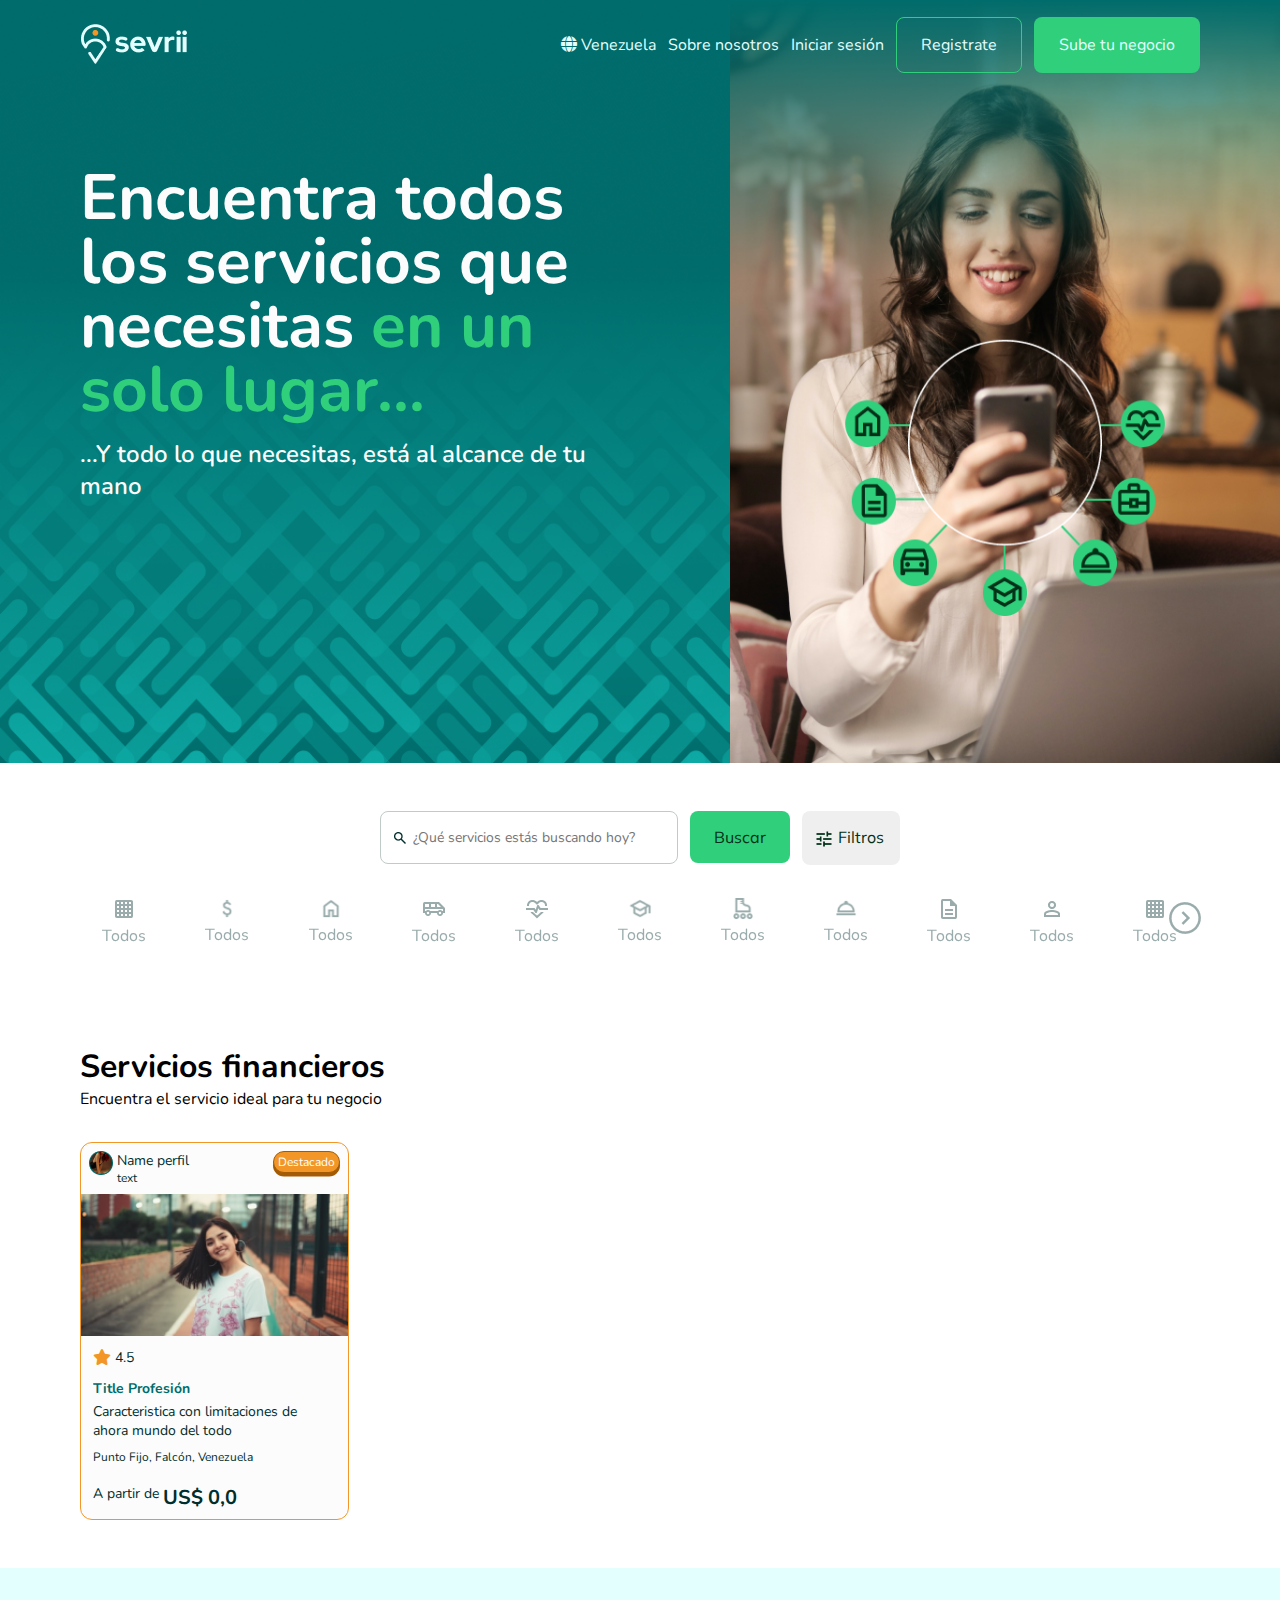
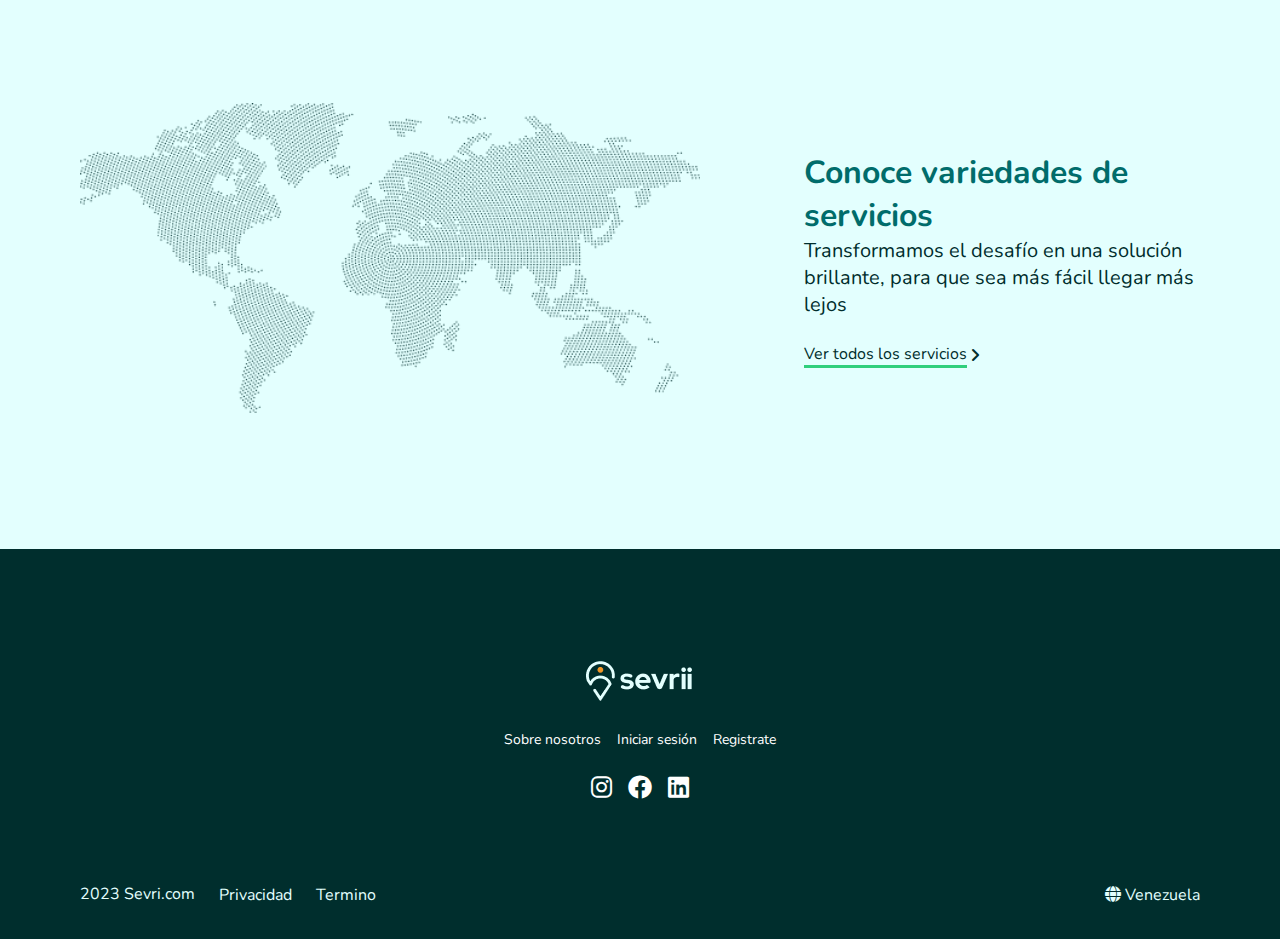
==== index.html @ 15dbc889 "update" ====
<!DOCTYPE html>
<html lang="en">
    <head>
        <meta charset="utf-8">
        <meta name="description" content="">
        <meta name="viewport" content="width=device-width, initial-scale=1">
        <meta property="og:title" content="">
        <meta property="og:type" content="">
        <meta property="og:url" content="">
        <meta property="og:image" content="">

        <title>Sevrii || Home</title>
        <link rel="icon" href="assets/images/favicon.png">

        <!-- Bootstrap -->
        <link rel="stylesheet" href="assets/css/bootstrap.min.css">
        <link rel="stylesheet" href="assets/css/owl.carousel.min.css">
        <link rel="stylesheet" href="assets/css/owl.theme.default.min.css">
        <!-- Fontawesome -->
        <link rel="stylesheet" href="https://cdnjs.cloudflare.com/ajax/libs/font-awesome/6.0.0-beta2/css/all.min.css">
        <!-- Normalize -->
        <link rel="stylesheet" href="assets/css/normalize.css">
        <!-- CSS Files -->
        <link rel="stylesheet" href="assets/css/style.css">
        <link rel="stylesheet" href="assets/css/responsive.css">
    </head>
    <body> 

        
        <!--=====================  Start Header Area  ====================-->
        <header class="header_area">
            <div class="container">
                <div class="header">
                    <div class="logo">
                        <a href="#"><img src="assets/images/logo.png" alt=""></a>
                        <!-- <a href="#" class="mobile_bars"><i class="fas fa-bars"></i></a> -->
                        <div id="nav-icon4" class="menu_icon">
                            <span></span>
                            <span></span>
                            <span></span>
                        </div>
                    </div>
                    <div class="menu">
                        <ul>
                            <li><a href="#"><i class="fa-solid fa-globe"></i> Venezuela</a></li>
                            <li><a href="#">Sobre nosotros</a></li>
                            <li><a href="#">Iniciar sesión</a></li>
                            <li><a class="registration_btn" href="#">Registrate</a></li>
                            <li><a class="sube_btn" href="#">Sube tu negocio</a></li>
                        </ul>
                    </div>
                </div>
            </div>
        </header>
        <!--=====================  End Header Area  ====================-->

        <main class="main_area"> 
            <!--=====================  Start Banner Area  ====================-->
            <section class="banner_area">
                <div class="container">
                    <div class="row">
                        <div class="col-md-12">
                            <div class="banner">
                                <h2>Encuentra todos los servicios que necesitas <span>en un solo lugar...</span></h2>
                                <p>...Y todo lo que necesitas, está al alcance de tu mano</p>
                            </div>
                        </div>
                    </div>
                </div>
            </section>
            <!--=====================  End Banner Area  ====================--> 
            
            <!--=====================  Start Search Area  ====================--> 
            <section class="search_area">
                <div class="container">
                    <div class="search_box">
                        <div class="search_input">
                            <input type="search" placeholder="¿Qué servicios estás buscando hoy?">
                            <img src="assets/images/search/search.png" alt="">
                        </div>
                        <div class="search_btn_1">
                            <button class="btn_2">Buscar</button>
                        </div>
                        <div class="search_btn_1">
                            <button class="btn_3"><img src="assets/images/search/Filtro.png" alt=""> Filtros</button>
                        </div>
                    </div>
                    <div class="search_carousel owl-carousel owl-theme">
                        <a href="#" class="search_slide">
                            <img src="assets/images/search/1.png" alt="">
                            <p>Todos</p>
                        </a>
                        <a href="#"  class="search_slide">
                            <img src="assets/images/search/List.png" alt="">
                            <p>Todos</p>
                        </a>
                        <a href="#"  class="search_slide">
                            <img src="assets/images/search/home.png" alt="">
                            <p>Todos</p>
                        </a>
                        <a href="#"  class="search_slide">
                            <img src="assets/images/search/airport_shuttle.png" alt="">
                            <p>Todos</p>
                        </a>
                        <a href="#"  class="search_slide">
                            <img src="assets/images/search/cardiology.png" alt="">
                            <p>Todos</p>
                        </a>
                        <a href="#"  class="search_slide">
                            <img src="assets/images/search/school.png" alt="">
                            <p>Todos</p>
                        </a>
                        <a href="#"  class="search_slide">
                            <img src="assets/images/search/roller_skating.png" alt="">
                            <p>Todos</p>
                        </a>
                        <a href="#"  class="search_slide">
                            <img src="assets/images/search/room_service.png" alt="">
                            <p>Todos</p>
                        </a>
                        <a href="#"  class="search_slide">
                            <img src="assets/images/search/description.png" alt="">
                            <p>Todos</p>
                        </a>
                        <a href="#"  class="search_slide">
                            <img src="assets/images/search/person.png" alt="">
                            <p>Todos</p>
                        </a> 
                        <a href="#" class="search_slide">
                            <img src="assets/images/search/1.png" alt="">
                            <p>Todos</p>
                        </a>
                        <a href="#"  class="search_slide">
                            <img src="assets/images/search/List.png" alt="">
                            <p>Todos</p>
                        </a>
                        <a href="#"  class="search_slide">
                            <img src="assets/images/search/home.png" alt="">
                            <p>Todos</p>
                        </a>
                        <a href="#"  class="search_slide">
                            <img src="assets/images/search/airport_shuttle.png" alt="">
                            <p>Todos</p>
                        </a>
                        <a href="#"  class="search_slide">
                            <img src="assets/images/search/cardiology.png" alt="">
                            <p>Todos</p>
                        </a>
                        <a href="#"  class="search_slide">
                            <img src="assets/images/search/school.png" alt="">
                            <p>Todos</p>
                        </a>
                        <a href="#"  class="search_slide">
                            <img src="assets/images/search/roller_skating.png" alt="">
                            <p>Todos</p>
                        </a>
                        <a href="#"  class="search_slide">
                            <img src="assets/images/search/room_service.png" alt="">
                            <p>Todos</p>
                        </a>
                        <a href="#"  class="search_slide">
                            <img src="assets/images/search/description.png" alt="">
                            <p>Todos</p>
                        </a>
                        <a href="#"  class="search_slide">
                            <img src="assets/images/search/person.png" alt="">
                            <p>Todos</p>
                        </a>  
                    </div>
                </div>
            </section>
            <!--=====================  End Search Area  ====================--> 

            <!--=====================  Start Service Area  ====================-->
            <section class="service_area">
                <div class="container">
                    <div class="service_section_title">
                         <h3>Servicios financieros</h3>
                         <p>Encuentra el servicio ideal para tu negocio</p>
                    </div>
                    <div class="service_box">
                        <div class="row">
                            <div class="col-md-3">
                                <div class="single_service">
                                    <div class="service_header">
                                        <div class="service_title_header">
                                            <img src="assets/images/service/user.png" alt="">
                                            <div class="service_title">
                                                <h4>Name perfil</h4>
                                                <p>text</p>
                                            </div>
                                        </div>
                                        <a href="#" class="btn_4">Destacado</a>
                                    </div>
                                    <div class="service_image">
                                        <img src="assets/images/service/service1.png" alt="">
                                    </div>
                                    <div class="service_info">
                                        <div class="service_rating">
                                            <i class="fas fa-star"></i>
                                            <p>4.5</p>
                                        </div>
                                        <h3>Title Profesión</h3>
                                        <p>Caracteristica con limitaciones de ahora mundo del todo</p>
                                        <span>Punto Fijo, Falcón, Venezuela</span>
                                        <div class="service_price">
                                            <p>A partir de</p>
                                            <h3>US$ 0,0</h3>
                                        </div>
                                    </div>
                                </div>
                            </div>
                        </div>
                    </div>
                </div>
            </section> 
            <!--=====================  End Service Area  ====================--> 

            <!--=====================  Start Map Area  ====================--> 
            <section class="map_area">
                <div class="container">
                    <div class="maps">
                        <div class="map_img">
                            <img src="assets/images/map.png" alt="">
                        </div>
                        <div class="maps_content">
                            <h4>Conoce variedades de servicios</h4>
                            <p>Transformamos el desafío en una solución brillante, para que sea más fácil llegar más lejos</p>
                            <a href="#" class="btn_1">Ver todos los servicios <i class="fa-solid fa-angle-right"></i></a>
                        </div>
                    </div>
                </div>
            </section>
            <!--=====================  End Map Area  ====================--> 
        </main>
                
        <!--=====================  Start Footer Area  ====================-->
        <footer class="footer_area">
            <div class="container">
                <div class="footer">
                    <a href="#"><img src="assets/images/logo.png" alt=""></a>
                    <ul class="footer_menu">
                        <li><a href="#">Sobre nosotros</a></li>
                        <li><a href="#">Iniciar sesión</a></li>
                        <li><a href="#">Registrate</a></li> 
                    </ul>
                    <ul class="footer_social">
                        <li><a href="#"><i class="fa-brands fa-instagram"></i></a></li>
                        <li><a href="#"><i class="fa-brands fa-facebook"></i></a></li>
                        <li><a href="#"><i class="fa-brands fa-linkedin"></i></a></li>
                    </ul>
                </div>
                <div class="footer_copy_right">
                    <div class="footer_copy_left">
                        <ul>
                            <li><p>2023 Sevri.com</p></li>
                            <li><a href="#">Privacidad</a></li>
                            <li><a href="#">Termino</a></li> 
                        </ul>
                        <a href="#"><i class="fa-solid fa-globe"></i> Venezuela</a>
                    </div>
                </div>
            </div>
        </footer>
        <!--=====================  End Footer Area  ====================-->
 


        <!-- ~~~~~~~~~~ JS Files ~~~~~~~~~~-->
        <!-- jQuery -->
        <script src="assets/js/jquery.min.js"></script>
        <script src="assets/js/popper.min.js"></script>
        <!-- Bootstrap -->
        <script src="assets/js/bootstrap.min.js"></script>
        <!-- Modernizr -->
        <script src="assets/js/modernizr-3.11.2.min.js"></script>
        <script src="assets/js/owl.carousel.min.js"></script>
        <!-- Custom JS (Handed)-->
        <script src="assets/js/scripts.js"></script>
    </body>
</html>
---- assets/css/style.css ----
@import url('https://fonts.googleapis.com/css2?family=Mulish:wght@300;400;500;600;700;800;900&family=Nunito:wght@300;400;500;600;700;800;900&display=swap'); 

html{
	font-size: 62.5%;
}
body{	
	font-size: 1.6rem; 
	font-weight: 400;
	font-family: 'Nunito', sans-serif;
}
h1,h2,h3,h4,h5,h6,p{
	margin: 0;
	padding: 0;
}
ul{
	margin: 0;
	padding: 0;
	list-style: none;
}
ul li a,a{
	text-decoration: none;
}

/*********************************/
/*********** Header CSS *********/
/*******************************/

.header_area {
	position: absolute;
	width: 100%;
	padding: 17px 0;
}

.header {
	display: flex;
	align-items: center;
	justify-content: space-between;
}

.menu ul li a {
	color: var(--brand-on-bg-brand-primary, #E3FFFE);
	text-align: center;
	font-family: Nunito;
	font-size: 16px;
	font-style: normal;
	font-weight: 400;
	line-height: normal;
	transition: 0.3s;
	display: inline-block;
}

.menu ul li a:hover{
	color: #30CF7C;
}

.menu ul {
	display: flex;
	gap: 12px;
	align-items: center;
}

.registration_btn {
	border-radius: 8px;
	border: 1px solid var(--cta-bg-cta-primary-default, #30CF7C);
	padding: 16px 24px; 
	font-family: 'Mulish', sans-serif;
}

.registration_btn:hover {
	background: var(--cta-bg-cta-primary-default, #30CF7C);
	color: #fff !important;
	border: 1px solid transparent;
}

.sube_btn {
	border-radius: 8px;
	background: var(--cta-bg-cta-primary-default, #30CF7C);
	padding: 16px 24px;
	border: 1px solid transparent;
}

.sube_btn:hover{
	border: 1px solid var(--cta-bg-cta-primary-default, #30CF7C);
	color: #fff !important;
	background: transparent;
}



/*********************************/
/*********** Banner CSS *********/
/*******************************/

.banner_area{
	background: url(../images/Hero.png) no-repeat scroll center center / 100% 100%;
}

.banner {
	max-width: 512px;
	width: 100%;
	padding: 166px 0 261px 0;
}

.banner h2 {
	color: var(--primary-color-bg-primary, #FCFCFC); 
	font-size: 64px;
	font-style: normal;
	font-weight: 700;
	line-height: 64px;
}

.banner h2 span{
	color: #30CF7C;  
}

.banner p {
	color: var(--primary-color-bg-primary, #FCFCFC); 
	font-size: 24px;
	font-style: normal;
	font-weight: 600;
	line-height: normal;
	margin-top: 16px;
}


/*********************************/
/*********** Map CSS *********/
/*******************************/


.map_area {
	padding: 135px 0;
	background: var(--brand-on-bg-brand-primary, #E3FFFE);
}

.maps {
	display: flex;
	align-items: center;
	gap: 104px;
	flex-wrap: wrap;
}

.map_img{
	flex: 0 0 calc(60% - 52px) ; 
}

.maps_content{
	flex: 0 0 calc(40% - 52px) ; 
}

.maps_content h4 {
	color: #006C6B; 
	font-size: 32px;
	font-style: normal;
	font-weight: 700;
	line-height: normal;
}

.maps_content p {
	color: #002E2D; 
	font-size: 20px;
	font-style: normal;
	font-weight: 400;
	line-height: normal;
	margin-bottom: 24px;
}

.btn_1 {
	color: var(--cta-on-bg-cta-tertiary-default, #002E2D);
	text-align: center; 
	font-size: 16px;
	font-style: normal;
	font-weight: 400;
	line-height: normal;
	border-bottom: 3px solid #30CF7C;
	position: relative;
	transition: 0.5s;
}

.btn_1 i {
	position: absolute;
	top: 4px;
	right: -12px;
	transition: 0.5s;
}

.btn_1:hover i { 
	right: -16px;
	transition: 0.5s;
}

.btn_1:hover{ 
	color: #006C6B;
	transition: 0.5s;
}

.map_img img {
	width: 100%;
}


/*********************************/
/*********** Footer CSS *********/
/*******************************/

.footer_area{
	padding: 112px 0 32px 0;
	background: var(--brand-on-bg-brand-secondary-content, #002E2D);
}

.footer{
	text-align: center;
	margin-bottom: 80px;
}

.footer_menu {
	display: flex;
	align-items: center;
	gap: 16px;
	justify-content: center;
	margin: 24px 0;
}

.footer_menu li a {
	color: #FFF; 
	font-size: 14px;
	font-style: normal;
	font-weight: 400;
	line-height: normal;
}

.footer_social {
	display: flex;
	justify-content: center;
	gap: 16px;
	align-items: center;
}

.footer_social li a i {
	color: #fff;
	font-size: 24px;
}

.footer_copy_left a,
.footer_copy_left ul li p,
.footer_copy_left ul li a {
	color: #E3FFFE; 
	font-size: 16px;
	font-style: normal;
	font-weight: 400;
	line-height: normal;
	transition: 0.3s;
}

.footer_copy_left a:hover,  
.footer_copy_left ul li a:hover {
	opacity: 0.83;
} 

.footer_copy_left {
	display: flex;
	align-items: center;
	justify-content: space-between;
}

.footer_copy_left ul {
	display: flex;
	gap: 24px;
}



/*********************************/
/*********** Mobile CSS *********/
/*******************************/

.mobile_bars{
	display: none;
}

/*Start Mobile Menu icon*/
#nav-icon1, #nav-icon2, #nav-icon3, #nav-icon4 {
	width: 28px;
	height: 23px;
	position: relative;
	margin: 0px;
	-webkit-transform: rotate(0deg);
	    -ms-transform: rotate(0deg);
	        transform: rotate(0deg);
	-webkit-transition: .5s ease-in-out;
	-o-transition: .5s ease-in-out;
	transition: .5s ease-in-out;
	cursor: pointer;
}
#nav-icon1 span, #nav-icon3 span, #nav-icon4 span {
	display: block;
	position: absolute;
	height: 3px;
	width: 100%;
	background: #fff;
	border-radius: 0px;
	opacity: 1;
	left: 0;
	-webkit-transform: rotate(0deg);
	    -ms-transform: rotate(0deg);
	        transform: rotate(0deg);
	-webkit-transition: .25s ease-in-out;
	-o-transition: .25s ease-in-out;
	transition: .25s ease-in-out;
}
#nav-icon4 span:nth-child(1) {
  top: 0px;
  -webkit-transform-origin: left center;
      -ms-transform-origin: left center;
          transform-origin: left center;
}
#nav-icon4 span:nth-child(2) {
	top: 8px;
	-webkit-transform-origin: left center;
	    -ms-transform-origin: left center;
	        transform-origin: left center;
}
#nav-icon4 span:nth-child(3) {
	top: 16px;
	-webkit-transform-origin: left center;
	    -ms-transform-origin: left center;
	        transform-origin: left center;
}
#nav-icon4.open span:nth-child(1) {
	-webkit-transform: rotate(45deg);
	    -ms-transform: rotate(45deg);
	        transform: rotate(45deg);
	top: -2px;
	left: 2px;
}
#nav-icon4.open span:nth-child(2) {
  width: 0%;
  opacity: 0;
}
#nav-icon4.open span:nth-child(3) {
	-webkit-transform: rotate(-45deg);
	    -ms-transform: rotate(-45deg);
	        transform: rotate(-45deg);
	top: 18px;
	left: 2px;
}

.menu_icon {
	display: none;
}




/*********************************/
/*********** Search CSS *********/
/*******************************/

.search_area {
	padding: 48px 0 64px 0;
}

.search_input input {
	padding: 16px 12px 16px 32px;
	border-radius: 8px;
	border: 1px solid var(--cta-on-bg-cta-secondary-default, #BFCBC5);
	overflow: hidden;
	color: var(--brand-on-bg-brand-tertiary, #99ABAB);
	text-overflow: ellipsis;
	white-space: nowrap;
	font-family: Nunito;
	font-size: 14px;
	font-style: normal;
	font-weight: 400;
	line-height: normal;
	width: 100%;
}

.search_input {
	max-width: 298px;
	width: 100%;
	position: relative;
}

.search_input img {
	width: 16px;
	position: absolute;
	left: 12px;
	top: 19px;
}

.btn_2 {
	border-radius: 8px;
	background: var(--cta-bg-cta-primary-default, #30CF7C);
	padding: 16px 24px;
	color: var(--cta-on-bg-cta-primary-default, #003117);
	text-align: center;
	font-family: 'Mulish', sans-serif;
	font-size: 16px;
	font-style: normal;
	font-weight: 400;
	line-height: normal;
	border: none;
}

.btn_3 {
	padding: 16px 16px 16px 12px;
	border-radius: 8px;
	border: 1px solid var(--cta-on-bg-cta-secondary-default, #BFCBC5);
	color: var(--cta-on-bg-cta-primary-default, #003117);
	text-align: center;
	font-family: 'Mulish', sans-serif;
	font-size: 16px;
	font-style: normal;
	font-weight: 400;
	line-height: normal;
	border: none;
}

.search_box {
	display: flex;
	gap: 12px;
	justify-content: center;
	margin-bottom: 32px;
} 

.search_slide p {
	color: var(--brand-on-bg-brand-tertiary, #99ABAB);
 
	font-family: 'Nunito', sans-serif;
	font-size: 16px;
	font-style: normal;
	font-weight: 400;
	line-height: normal;
	margin-top: 4px;
}

.search_slide img {
	width: 24px !important;
	margin: 0 auto;
}

.search_slide {
	text-align: center;
}

.search_carousel{
	position: relative;
}

.search_carousel .owl-next {
	position: absolute;
	right: -10px;
	bottom: 38px;
	z-index: 99;
}

.owl-next:hover {
	background: transparent !important;
}




/*********************************/
/*********** Service CSS *********/
/*******************************/


.service_section_title h3 {
	color: #000;
	font-family: 'Nunito', sans-serif;
	font-size: 32px;
	font-style: normal;
	font-weight: 700;
	line-height: normal;
}

.service_section_title p {
	color: #000;
	font-family: 'Nunito', sans-serif;
	font-size: 16px;
	font-style: normal;
	font-weight: 400;
	line-height: normal;
}

.service_section_title{
	margin-bottom: 32px;
}

.single_service {
	border-radius: 12px;
	border: 1px solid var(--primary-color-on-bg-primary-icon, #F29727);
	background: var(--primary-color-bg-primary, #FCFCFC);
}

.service_header {
	margin: 8px 0;
	padding: 0 8px;
	display: flex;
	align-items: flex-start;
	justify-content: space-between;
	gap: 8px;
}

.service_title h4 {
	color: var(--primary-color-on-bg-primary-content, #002E2D);

	font-family: 'Nunito', sans-serif;
	font-size: 14px;
	font-style: normal;
	font-weight: 400;
	line-height: normal;
}

.service_title p {
	color: var(--primary-color-on-bg-primary-content, #002E2D);

	font-family: 'Nunito', sans-serif;
	font-size: 12px;
	font-style: normal;
	font-weight: 400;
	line-height: normal;
}

.btn_4 {
	color: #FFF;
	text-align: center;
	font-family: 'Nunito', sans-serif;
	font-size: 12px;
	font-style: normal;
	font-weight: 400;
	line-height: normal;
	border-radius: 13.626px;
	border: 1.703px solid #A35C05;
	background: var(--primary-color-on-bg-primary-icon, #F29727);
	box-shadow: 0px 3.406px 0px 0px #A35C05;
	padding: 2px 4px;
}

.service_title_header {
	display: flex;
	align-items: flex-start;
	gap: 4px;
}

.service_image img {
	width: 100%;
}

.service_rating i {
	color: #F29727;
}

.service_info {
	padding: 8px 12px;
}

.service_rating p {
	color: var(--primary-color-on-bg-primary-content, #002E2D);
  
	font-size: 14px;
	font-style: normal;
	font-weight: 400;
	line-height: normal;
}

.service_info h3 {
	overflow: hidden;
	color: var(--primary-color-on-bg-primary-title, #006C6B);
	text-overflow: ellipsis; 
	font-size: 14px;
	font-style: normal;
	font-weight: 700;
	line-height: normal;
	margin-top: 8px;
}

.service_info p {
	color: var(--primary-color-on-bg-primary-content, #002E2D);
 
	font-size: 14px;
	font-style: normal;
	font-weight: 400;
	line-height: normal;
	margin: 4px 0;
}


.service_info span {
	color: var(--primary-color-on-bg-primary-content, #002E2D);
 
	font-size: 12px;
	font-style: normal;
	font-weight: 400;
	line-height: normal;
}

.service_area {
	margin-bottom: 48px;
}

.service_rating {
	display: flex;
	align-items: center;
	gap: 4px;
}

.service_price p {
	color: var(--primary-color-on-bg-primary-content, #002E2D);
 
	font-size: 14px;
	font-style: normal;
	font-weight: 400;
	line-height: normal;
}

.service_price {
	display: flex;
	align-items: center;
	gap: 4px; 
	margin-top: 8px;
}

.service_price h3 {
	color: var(--primary-color-on-bg-primary-content, #002E2D);
	font-size: 20px;
	font-style: normal;
	font-weight: 700;
	line-height: normal;
}



/*********************************/
/*********** Search CSS *********/
/*******************************/


/* 
font-family: 'Mulish', sans-serif;

font-family: 'Nunito', sans-serif;
 */
---- assets/css/responsive.css ----
@media all and (max-width: 1199px){

}

@media all and (max-width: 991px){
	.mobile_bars{
        display: block;
    }
    .header { 
        flex-direction: column;
        position: relative;
    }
    .logo {
        display: flex;
        align-items: center;
        justify-content: space-between;
        width: 100%;
    }
    .mobile_bars i {
        color: #ffff;
        font-size: 24px;
    }
    .menu ul {
        flex-direction: column;
        background: #002E2D;
        width: 100%;
        padding: 35px 0;
    }
    .menu {
        position: absolute;
        top: 100%;
        width: 100%;
        display: none;
    }
    .banner_area {
        background: url(../images/mobile_hero.png) no-repeat scroll center center / cover;
    } 
    .banner {
        max-width: 100%;
    }
    .banner h2 { 
        font-size: 53px; 
    }
    .maps {
        flex-direction: column-reverse; 
        gap: 32px; 
    }
    .menu_icon {
        display: block;
    }
}

@media all and (max-width: 767px){

    .sube_btn,
    .registration_btn { 
        padding: 10px 24px; 
    }
    .banner {
        max-width: 512px;
        width: 100%;
        padding: 213px 0 40px 0;
    }
    .banner h2 { 
        font-size: 24px; 
        line-height: normal;
    }
    .banner p { 
        font-size: 16px; 
    }
    .map_area {
        padding: 48px 0 17px 0;
    }
    .footer_area {
        padding: 112px 0; 
    }
    .footer_copy_left {
        flex-direction: column-reverse;
        gap: 24px;
    }
    .footer_copy_left ul {
        flex-direction: column;
        align-items: center;
    }
    .footer { 
        margin-bottom: 40px;
    }
}

@media all and (max-width: 575px){
	
}

@media all and (max-width: 450px){
	
}
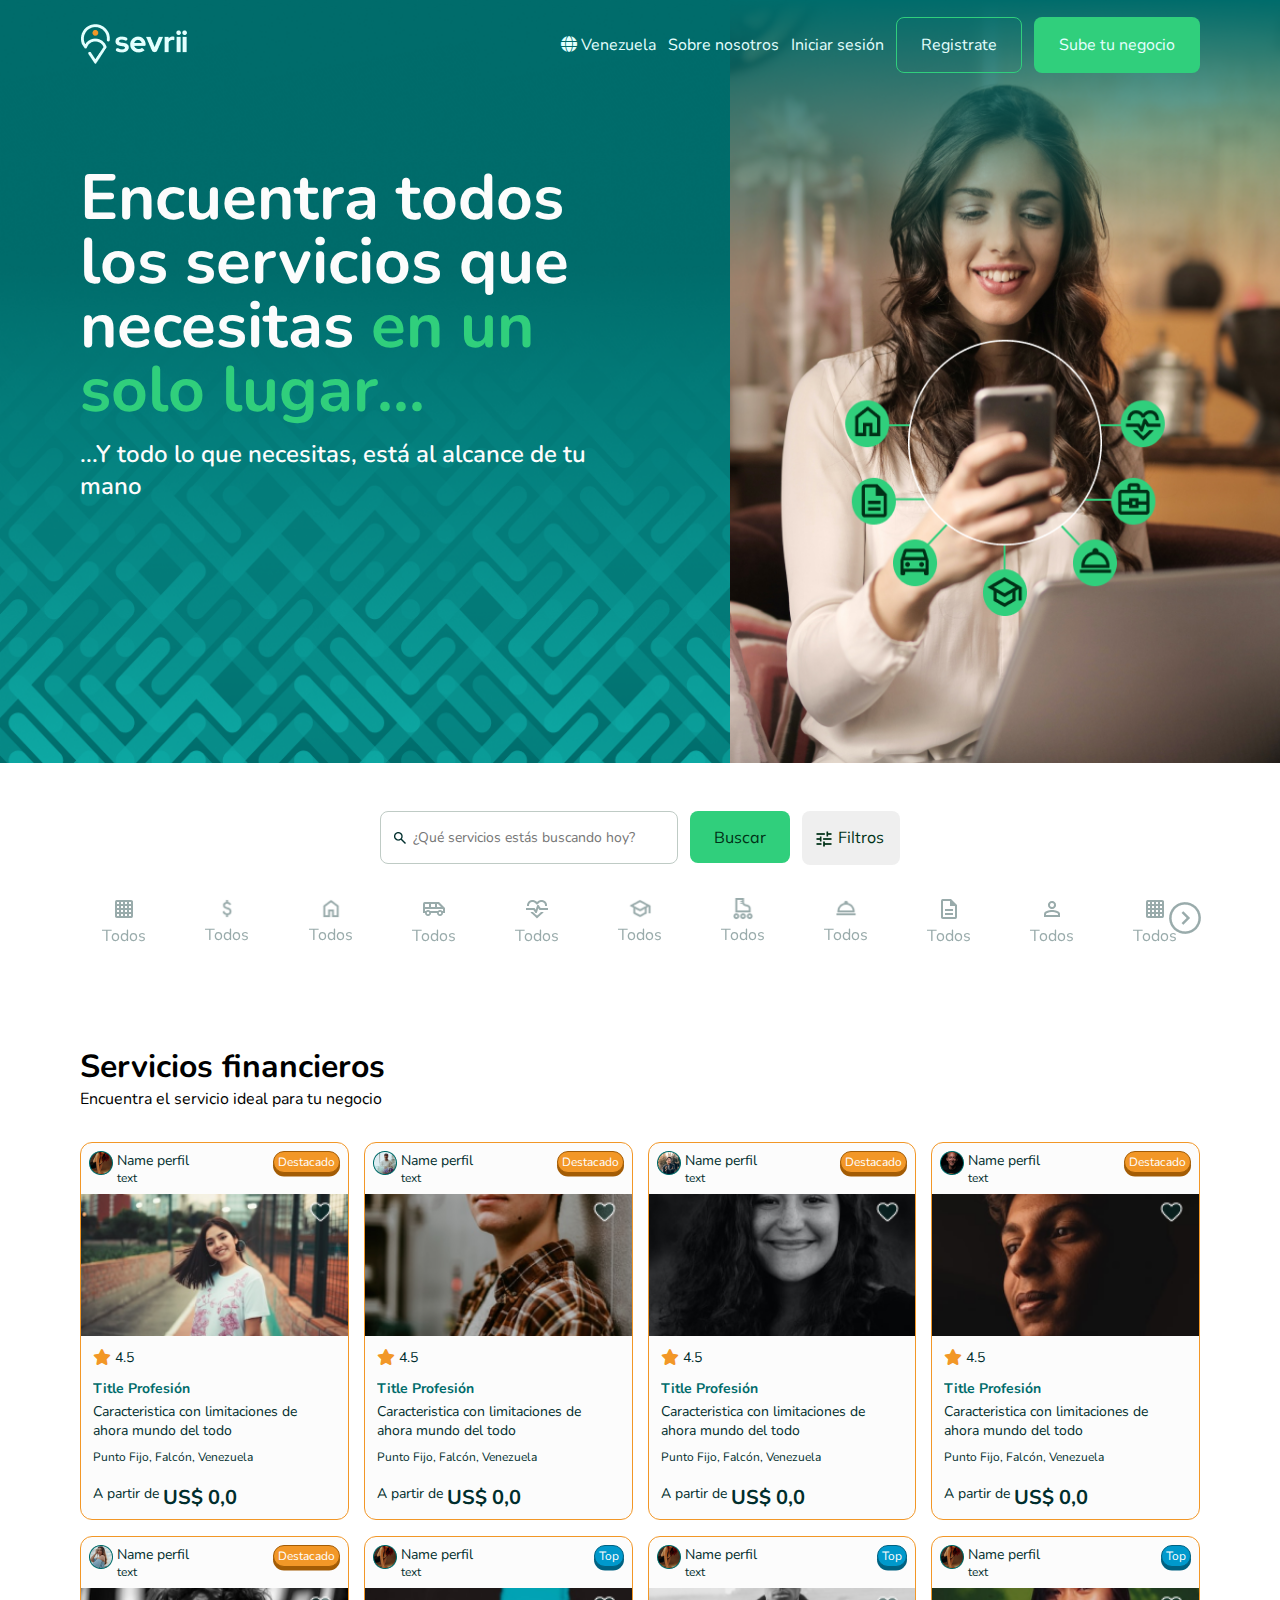
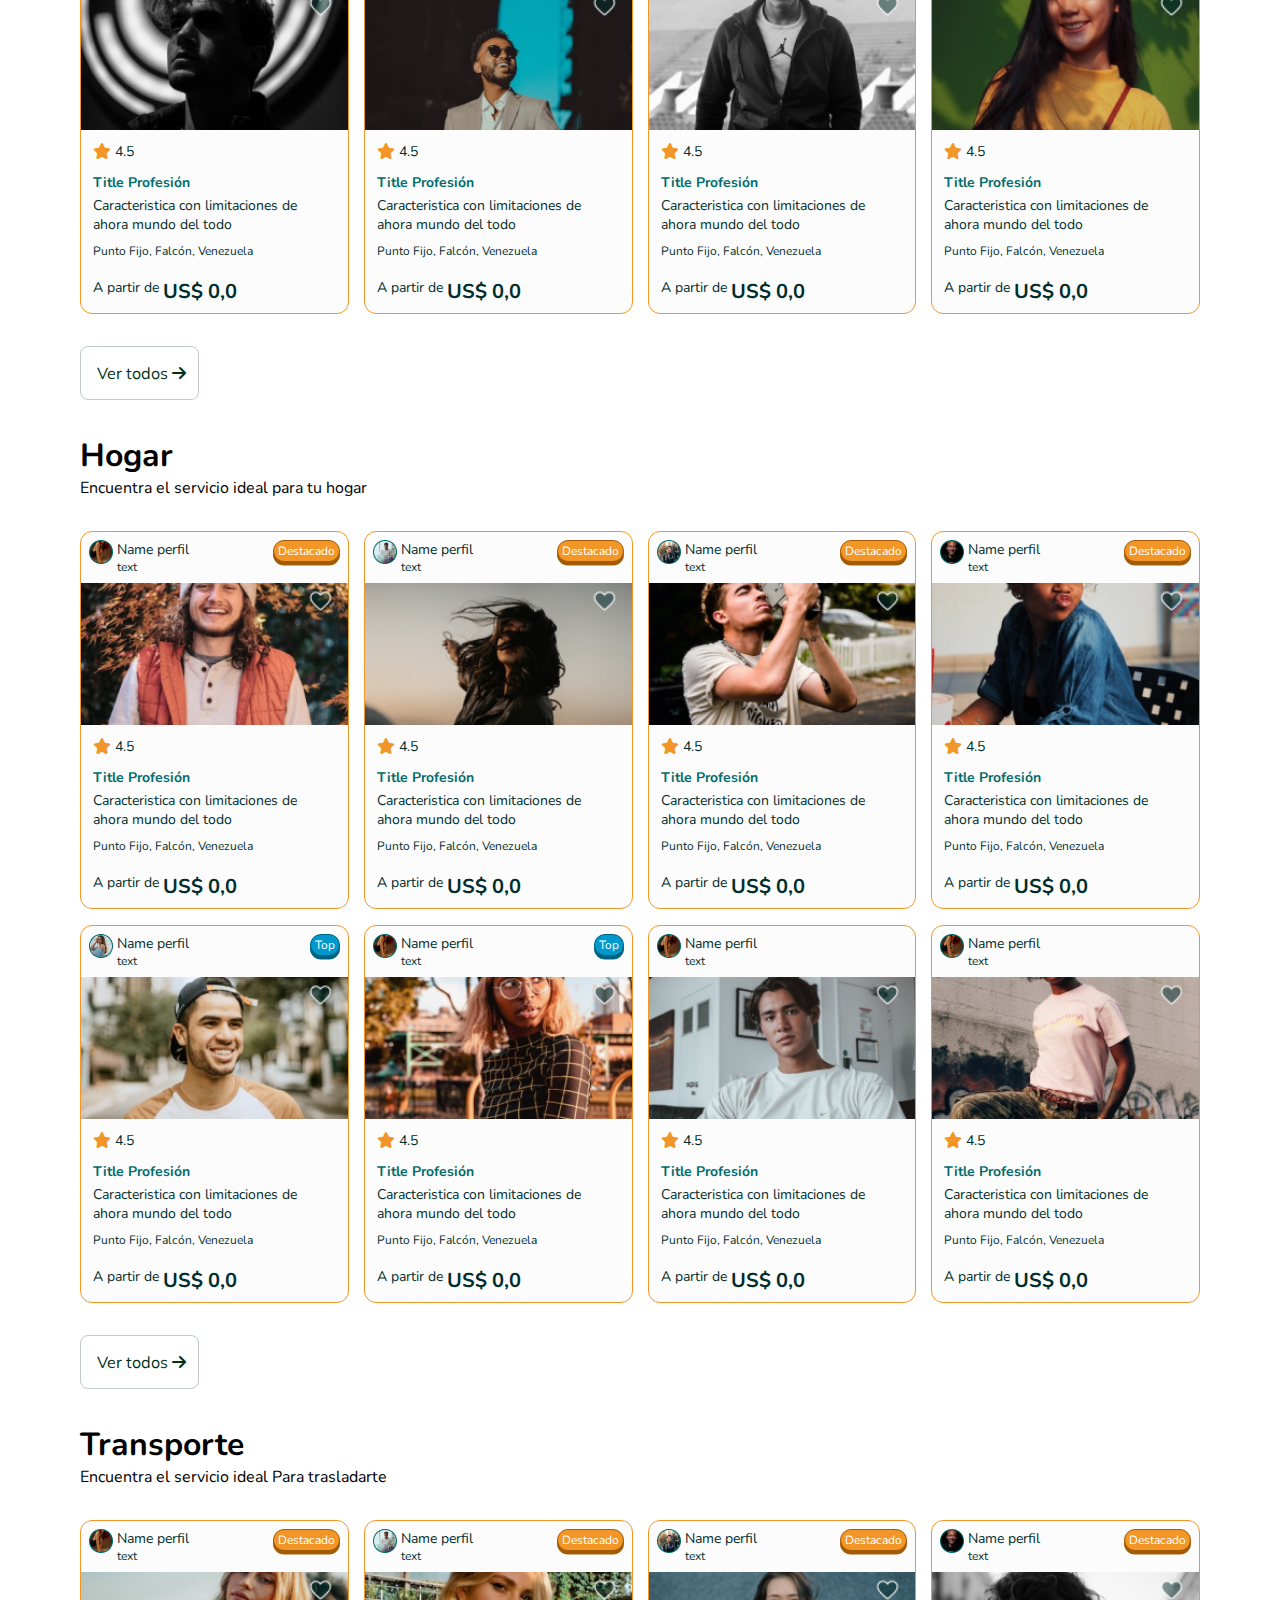
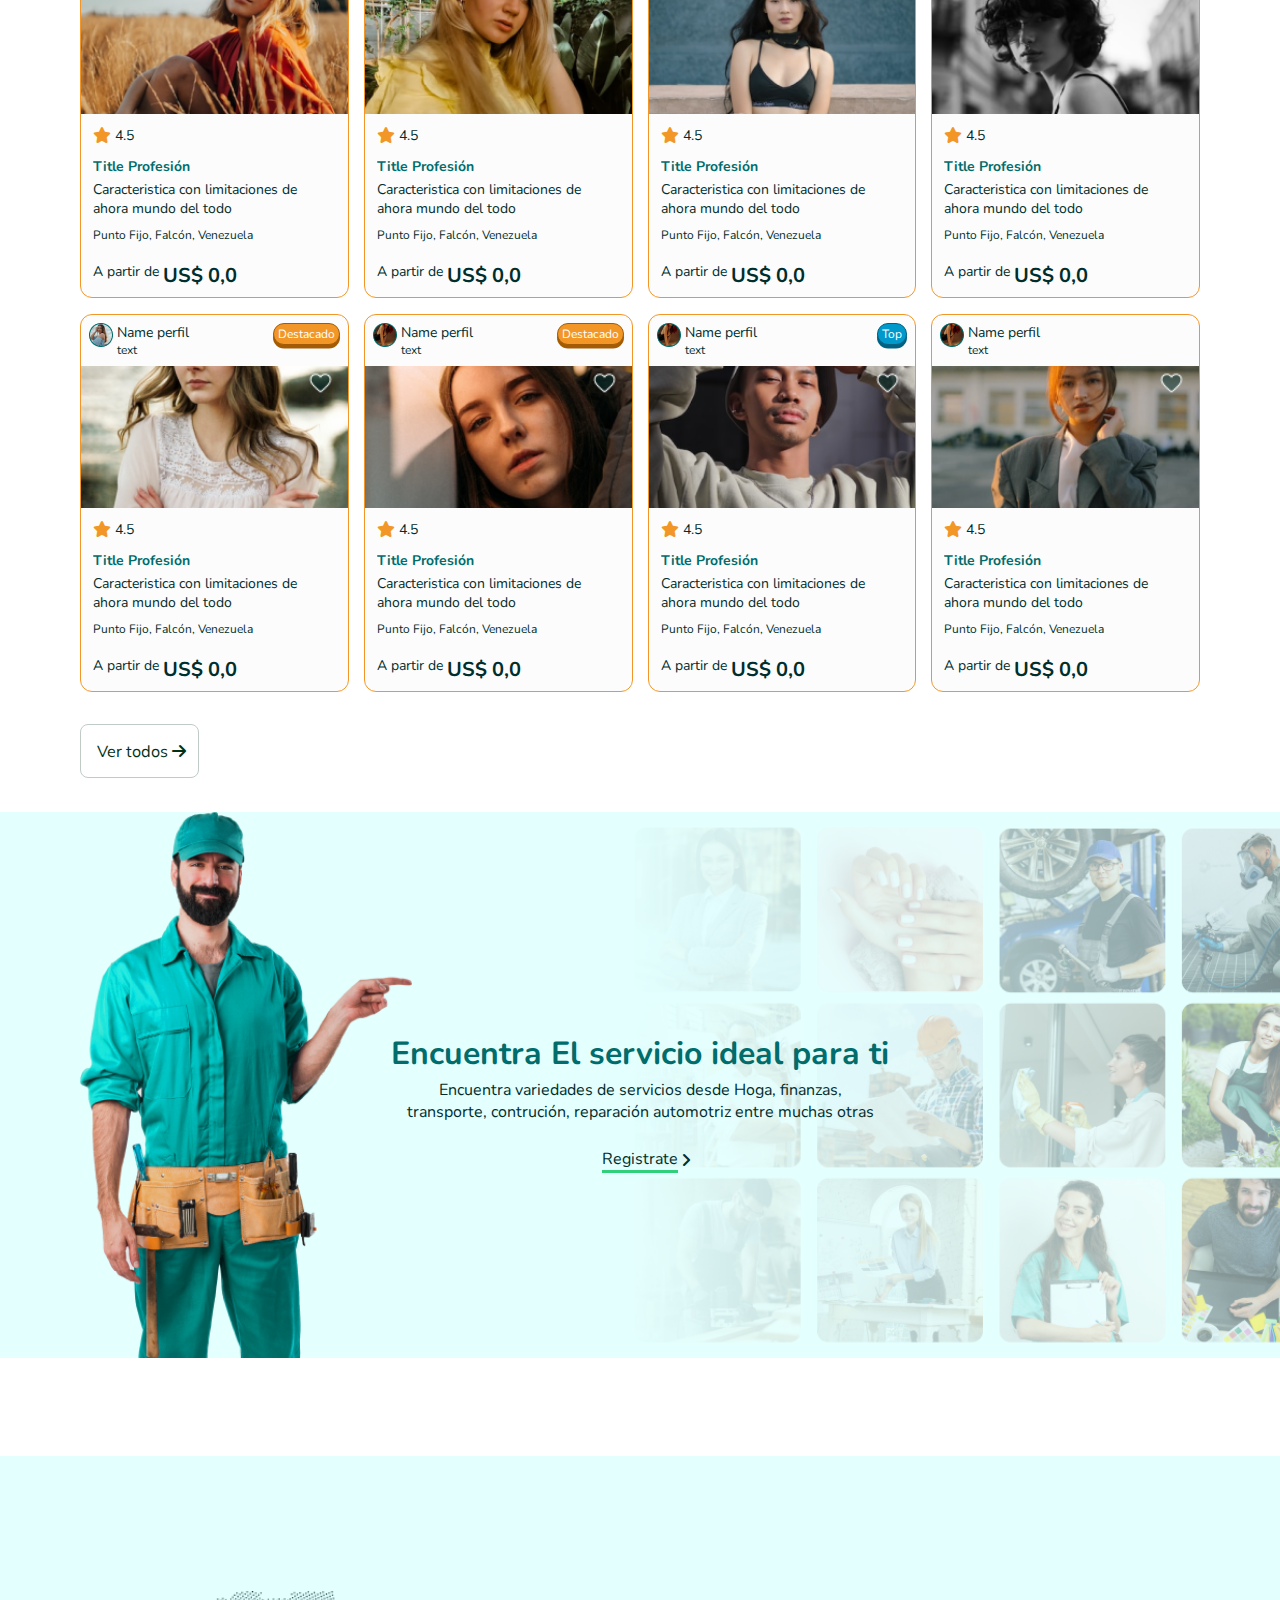
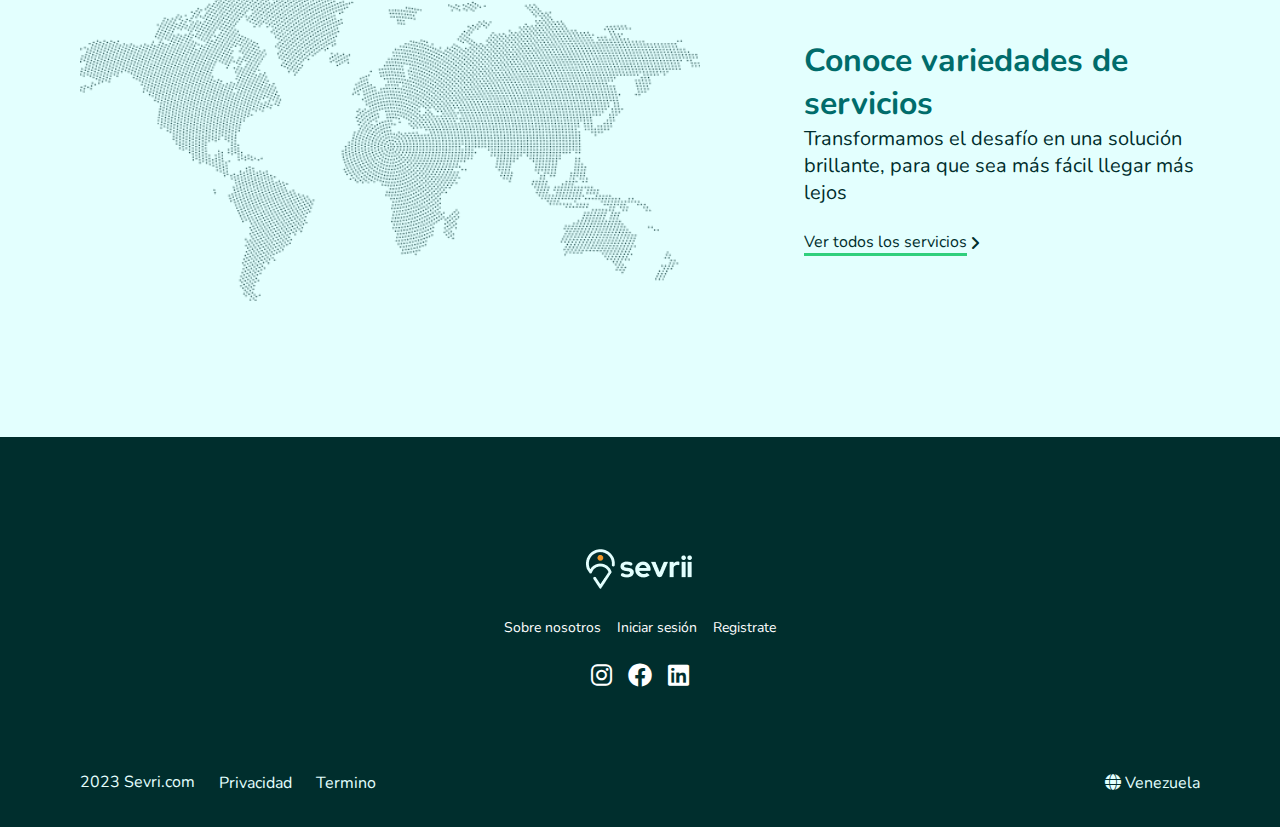
==== commit fac7bc5d: "update" ====
--- a/index.html
+++ b/index.html
@@ -193,29 +193,802 @@
                                         <a href="#" class="btn_4">Destacado</a>
                                     </div>
                                     <div class="service_image">
-                                        <img src="assets/images/service/service1.png" alt="">
-                                    </div>
-                                    <div class="service_info">
-                                        <div class="service_rating">
-                                            <i class="fas fa-star"></i>
-                                            <p>4.5</p>
-                                        </div>
-                                        <h3>Title Profesión</h3>
-                                        <p>Caracteristica con limitaciones de ahora mundo del todo</p>
-                                        <span>Punto Fijo, Falcón, Venezuela</span>
-                                        <div class="service_price">
-                                            <p>A partir de</p>
-                                            <h3>US$ 0,0</h3>
-                                        </div>
-                                    </div>
-                                </div>
-                            </div>
+                                         <img src="assets/images/service/service1.png" alt="">
+                                         <a href="#"><img src="assets/images/service/heart.png" alt=""></a>
+                                    </div>
+                                    <div class="service_info">
+                                        <div class="service_rating">
+                                            <i class="fas fa-star"></i>
+                                            <p>4.5</p>
+                                        </div>
+                                        <h3>Title Profesión</h3>
+                                        <p>Caracteristica con limitaciones de ahora mundo del todo</p>
+                                        <span>Punto Fijo, Falcón, Venezuela</span>
+                                        <div class="service_price">
+                                            <p>A partir de</p>
+                                            <h3>US$ 0,0</h3>
+                                        </div>
+                                    </div>
+                                </div>
+                            </div>
+                            <div class="col-md-3">
+                                <div class="single_service">
+                                    <div class="service_header">
+                                        <div class="service_title_header">
+                                            <img src="assets/images/service/user2.png" alt="">
+                                            <div class="service_title">
+                                                <h4>Name perfil</h4>
+                                                <p>text</p>
+                                            </div>
+                                        </div>
+                                        <a href="#" class="btn_4">Destacado</a>
+                                    </div>
+                                    <div class="service_image">
+                                         <img src="assets/images/service/service2.png" alt="">
+                                         <a href="#"><img src="assets/images/service/heart.png" alt=""></a>
+                                    </div>
+                                    <div class="service_info">
+                                        <div class="service_rating">
+                                            <i class="fas fa-star"></i>
+                                            <p>4.5</p>
+                                        </div>
+                                        <h3>Title Profesión</h3>
+                                        <p>Caracteristica con limitaciones de ahora mundo del todo</p>
+                                        <span>Punto Fijo, Falcón, Venezuela</span>
+                                        <div class="service_price">
+                                            <p>A partir de</p>
+                                            <h3>US$ 0,0</h3>
+                                        </div>
+                                    </div>
+                                </div>
+                            </div>
+                            <div class="col-md-3">
+                                <div class="single_service">
+                                    <div class="service_header">
+                                        <div class="service_title_header">
+                                            <img src="assets/images/service/user3.png" alt="">
+                                            <div class="service_title">
+                                                <h4>Name perfil</h4>
+                                                <p>text</p>
+                                            </div>
+                                        </div>
+                                        <a href="#" class="btn_4">Destacado</a>
+                                    </div>
+                                    <div class="service_image">
+                                         <img src="assets/images/service/service3.png" alt="">
+                                         <a href="#"><img src="assets/images/service/heart.png" alt=""></a>
+                                    </div>
+                                    <div class="service_info">
+                                        <div class="service_rating">
+                                            <i class="fas fa-star"></i>
+                                            <p>4.5</p>
+                                        </div>
+                                        <h3>Title Profesión</h3>
+                                        <p>Caracteristica con limitaciones de ahora mundo del todo</p>
+                                        <span>Punto Fijo, Falcón, Venezuela</span>
+                                        <div class="service_price">
+                                            <p>A partir de</p>
+                                            <h3>US$ 0,0</h3>
+                                        </div>
+                                    </div>
+                                </div>
+                            </div>
+                            <div class="col-md-3">
+                                <div class="single_service">
+                                    <div class="service_header">
+                                        <div class="service_title_header">
+                                            <img src="assets/images/service/user4.png" alt="">
+                                            <div class="service_title">
+                                                <h4>Name perfil</h4>
+                                                <p>text</p>
+                                            </div>
+                                        </div>
+                                        <a href="#" class="btn_4">Destacado</a>
+                                    </div>
+                                    <div class="service_image">
+                                         <img src="assets/images/service/service4.png" alt="">
+                                         <a href="#"><img src="assets/images/service/heart.png" alt=""></a>
+                                    </div>
+                                    <div class="service_info">
+                                        <div class="service_rating">
+                                            <i class="fas fa-star"></i>
+                                            <p>4.5</p>
+                                        </div>
+                                        <h3>Title Profesión</h3>
+                                        <p>Caracteristica con limitaciones de ahora mundo del todo</p>
+                                        <span>Punto Fijo, Falcón, Venezuela</span>
+                                        <div class="service_price">
+                                            <p>A partir de</p>
+                                            <h3>US$ 0,0</h3>
+                                        </div>
+                                    </div>
+                                </div>
+                            </div>
+                            <div class="col-md-3">
+                                <div class="single_service">
+                                    <div class="service_header">
+                                        <div class="service_title_header">
+                                            <img src="assets/images/service/user5.png" alt="">
+                                            <div class="service_title">
+                                                <h4>Name perfil</h4>
+                                                <p>text</p>
+                                            </div>
+                                        </div>
+                                        <a href="#" class="btn_4">Destacado</a>
+                                    </div>
+                                    <div class="service_image">
+                                         <img src="assets/images/service/service5.png" alt="">
+                                         <a href="#"><img src="assets/images/service/heart.png" alt=""></a>
+                                    </div>
+                                    <div class="service_info">
+                                        <div class="service_rating">
+                                            <i class="fas fa-star"></i>
+                                            <p>4.5</p>
+                                        </div>
+                                        <h3>Title Profesión</h3>
+                                        <p>Caracteristica con limitaciones de ahora mundo del todo</p>
+                                        <span>Punto Fijo, Falcón, Venezuela</span>
+                                        <div class="service_price">
+                                            <p>A partir de</p>
+                                            <h3>US$ 0,0</h3>
+                                        </div>
+                                    </div>
+                                </div>
+                            </div>
+                            <div class="col-md-3">
+                                <div class="single_service">
+                                    <div class="service_header">
+                                        <div class="service_title_header">
+                                            <img src="assets/images/service/user.png" alt="">
+                                            <div class="service_title">
+                                                <h4>Name perfil</h4>
+                                                <p>text</p>
+                                            </div>
+                                        </div>
+                                        <a href="#" class="btn_5">Top</a>
+                                    </div>
+                                    <div class="service_image">
+                                         <img src="assets/images/service/service6.png" alt="">
+                                         <a href="#"><img src="assets/images/service/heart.png" alt=""></a>
+                                    </div>
+                                    <div class="service_info">
+                                        <div class="service_rating">
+                                            <i class="fas fa-star"></i>
+                                            <p>4.5</p>
+                                        </div>
+                                        <h3>Title Profesión</h3>
+                                        <p>Caracteristica con limitaciones de ahora mundo del todo</p>
+                                        <span>Punto Fijo, Falcón, Venezuela</span>
+                                        <div class="service_price">
+                                            <p>A partir de</p>
+                                            <h3>US$ 0,0</h3>
+                                        </div>
+                                    </div>
+                                </div>
+                            </div>
+                            <div class="col-md-3">
+                                <div class="single_service">
+                                    <div class="service_header">
+                                        <div class="service_title_header">
+                                            <img src="assets/images/service/user.png" alt="">
+                                            <div class="service_title">
+                                                <h4>Name perfil</h4>
+                                                <p>text</p>
+                                            </div>
+                                        </div>
+                                        <a href="#" class="btn_5">Top</a>
+                                    </div>
+                                    <div class="service_image">
+                                         <img src="assets/images/service/service7.png" alt="">
+                                         <a href="#"><img src="assets/images/service/heart.png" alt=""></a>
+                                    </div>
+                                    <div class="service_info">
+                                        <div class="service_rating">
+                                            <i class="fas fa-star"></i>
+                                            <p>4.5</p>
+                                        </div>
+                                        <h3>Title Profesión</h3>
+                                        <p>Caracteristica con limitaciones de ahora mundo del todo</p>
+                                        <span>Punto Fijo, Falcón, Venezuela</span>
+                                        <div class="service_price">
+                                            <p>A partir de</p>
+                                            <h3>US$ 0,0</h3>
+                                        </div>
+                                    </div>
+                                </div>
+                            </div>
+                            <div class="col-md-3">
+                                <div class="single_service">
+                                    <div class="service_header">
+                                        <div class="service_title_header">
+                                            <img src="assets/images/service/user.png" alt="">
+                                            <div class="service_title">
+                                                <h4>Name perfil</h4>
+                                                <p>text</p>
+                                            </div>
+                                        </div>
+                                        <a href="#" class="btn_5">Top</a>
+                                    </div>
+                                    <div class="service_image">
+                                         <img src="assets/images/service/service8.png" alt="">
+                                         <a href="#"><img src="assets/images/service/heart.png" alt=""></a>
+                                    </div>
+                                    <div class="service_info">
+                                        <div class="service_rating">
+                                            <i class="fas fa-star"></i>
+                                            <p>4.5</p>
+                                        </div>
+                                        <h3>Title Profesión</h3>
+                                        <p>Caracteristica con limitaciones de ahora mundo del todo</p>
+                                        <span>Punto Fijo, Falcón, Venezuela</span>
+                                        <div class="service_price">
+                                            <p>A partir de</p>
+                                            <h3>US$ 0,0</h3>
+                                        </div>
+                                    </div>
+                                </div>
+                            </div>
+                        </div>
+                        <div class="service_btn">
+                            <a href="#" class="btn_3">Ver todos <i class="fa-solid fa-arrow-right"></i></a>
+                        </div>
+                    </div>
+                </div>
+            </section> 
+            <!--=====================  End Service Area  ====================-->  
+
+            <!--=====================  Start Service Area  ====================-->
+            <section class="service_area">
+                <div class="container">
+                    <div class="service_section_title">
+                         <h3>Hogar</h3>
+                         <p>Encuentra el servicio ideal para tu hogar</p>
+                    </div>
+                    <div class="service_box">
+                        <div class="row">
+                            <div class="col-md-3">
+                                <div class="single_service">
+                                    <div class="service_header">
+                                        <div class="service_title_header">
+                                            <img src="assets/images/service/user.png" alt="">
+                                            <div class="service_title">
+                                                <h4>Name perfil</h4>
+                                                <p>text</p>
+                                            </div>
+                                        </div>
+                                        <a href="#" class="btn_4">Destacado</a>
+                                    </div>
+                                    <div class="service_image">
+                                         <img src="assets/images/service/service9.png" alt="">
+                                         <a href="#"><img src="assets/images/service/heart.png" alt=""></a>
+                                    </div>
+                                    <div class="service_info">
+                                        <div class="service_rating">
+                                            <i class="fas fa-star"></i>
+                                            <p>4.5</p>
+                                        </div>
+                                        <h3>Title Profesión</h3>
+                                        <p>Caracteristica con limitaciones de ahora mundo del todo</p>
+                                        <span>Punto Fijo, Falcón, Venezuela</span>
+                                        <div class="service_price">
+                                            <p>A partir de</p>
+                                            <h3>US$ 0,0</h3>
+                                        </div>
+                                    </div>
+                                </div>
+                            </div>
+                            <div class="col-md-3">
+                                <div class="single_service">
+                                    <div class="service_header">
+                                        <div class="service_title_header">
+                                            <img src="assets/images/service/user2.png" alt="">
+                                            <div class="service_title">
+                                                <h4>Name perfil</h4>
+                                                <p>text</p>
+                                            </div>
+                                        </div>
+                                        <a href="#" class="btn_4">Destacado</a>
+                                    </div>
+                                    <div class="service_image">
+                                         <img src="assets/images/service/service10.png" alt="">
+                                         <a href="#"><img src="assets/images/service/heart.png" alt=""></a>
+                                    </div>
+                                    <div class="service_info">
+                                        <div class="service_rating">
+                                            <i class="fas fa-star"></i>
+                                            <p>4.5</p>
+                                        </div>
+                                        <h3>Title Profesión</h3>
+                                        <p>Caracteristica con limitaciones de ahora mundo del todo</p>
+                                        <span>Punto Fijo, Falcón, Venezuela</span>
+                                        <div class="service_price">
+                                            <p>A partir de</p>
+                                            <h3>US$ 0,0</h3>
+                                        </div>
+                                    </div>
+                                </div>
+                            </div>
+                            <div class="col-md-3">
+                                <div class="single_service">
+                                    <div class="service_header">
+                                        <div class="service_title_header">
+                                            <img src="assets/images/service/user3.png" alt="">
+                                            <div class="service_title">
+                                                <h4>Name perfil</h4>
+                                                <p>text</p>
+                                            </div>
+                                        </div>
+                                        <a href="#" class="btn_4">Destacado</a>
+                                    </div>
+                                    <div class="service_image">
+                                         <img src="assets/images/service/service11.png" alt="">
+                                         <a href="#"><img src="assets/images/service/heart.png" alt=""></a>
+                                    </div>
+                                    <div class="service_info">
+                                        <div class="service_rating">
+                                            <i class="fas fa-star"></i>
+                                            <p>4.5</p>
+                                        </div>
+                                        <h3>Title Profesión</h3>
+                                        <p>Caracteristica con limitaciones de ahora mundo del todo</p>
+                                        <span>Punto Fijo, Falcón, Venezuela</span>
+                                        <div class="service_price">
+                                            <p>A partir de</p>
+                                            <h3>US$ 0,0</h3>
+                                        </div>
+                                    </div>
+                                </div>
+                            </div>
+                            <div class="col-md-3">
+                                <div class="single_service">
+                                    <div class="service_header">
+                                        <div class="service_title_header">
+                                            <img src="assets/images/service/user4.png" alt="">
+                                            <div class="service_title">
+                                                <h4>Name perfil</h4>
+                                                <p>text</p>
+                                            </div>
+                                        </div>
+                                        <a href="#" class="btn_4">Destacado</a>
+                                    </div>
+                                    <div class="service_image">
+                                         <img src="assets/images/service/service12.png" alt="">
+                                         <a href="#"><img src="assets/images/service/heart.png" alt=""></a>
+                                    </div>
+                                    <div class="service_info">
+                                        <div class="service_rating">
+                                            <i class="fas fa-star"></i>
+                                            <p>4.5</p>
+                                        </div>
+                                        <h3>Title Profesión</h3>
+                                        <p>Caracteristica con limitaciones de ahora mundo del todo</p>
+                                        <span>Punto Fijo, Falcón, Venezuela</span>
+                                        <div class="service_price">
+                                            <p>A partir de</p>
+                                            <h3>US$ 0,0</h3>
+                                        </div>
+                                    </div>
+                                </div>
+                            </div>
+                            <div class="col-md-3">
+                                <div class="single_service">
+                                    <div class="service_header">
+                                        <div class="service_title_header">
+                                            <img src="assets/images/service/user5.png" alt="">
+                                            <div class="service_title">
+                                                <h4>Name perfil</h4>
+                                                <p>text</p>
+                                            </div>
+                                        </div>
+                                        <a href="#" class="btn_5">Top</a>
+                                    </div>
+                                    <div class="service_image">
+                                         <img src="assets/images/service/service13.png" alt="">
+                                         <a href="#"><img src="assets/images/service/heart.png" alt=""></a>
+                                    </div>
+                                    <div class="service_info">
+                                        <div class="service_rating">
+                                            <i class="fas fa-star"></i>
+                                            <p>4.5</p>
+                                        </div>
+                                        <h3>Title Profesión</h3>
+                                        <p>Caracteristica con limitaciones de ahora mundo del todo</p>
+                                        <span>Punto Fijo, Falcón, Venezuela</span>
+                                        <div class="service_price">
+                                            <p>A partir de</p>
+                                            <h3>US$ 0,0</h3>
+                                        </div>
+                                    </div>
+                                </div>
+                            </div>
+                            <div class="col-md-3">
+                                <div class="single_service">
+                                    <div class="service_header">
+                                        <div class="service_title_header">
+                                            <img src="assets/images/service/user.png" alt="">
+                                            <div class="service_title">
+                                                <h4>Name perfil</h4>
+                                                <p>text</p>
+                                            </div>
+                                        </div>
+                                        <a href="#" class="btn_5">Top</a>
+                                    </div>
+                                    <div class="service_image">
+                                         <img src="assets/images/service/service14.png" alt="">
+                                         <a href="#"><img src="assets/images/service/heart.png" alt=""></a>
+                                    </div>
+                                    <div class="service_info">
+                                        <div class="service_rating">
+                                            <i class="fas fa-star"></i>
+                                            <p>4.5</p>
+                                        </div>
+                                        <h3>Title Profesión</h3>
+                                        <p>Caracteristica con limitaciones de ahora mundo del todo</p>
+                                        <span>Punto Fijo, Falcón, Venezuela</span>
+                                        <div class="service_price">
+                                            <p>A partir de</p>
+                                            <h3>US$ 0,0</h3>
+                                        </div>
+                                    </div>
+                                </div>
+                            </div>
+                            <div class="col-md-3">
+                                <div class="single_service">
+                                    <div class="service_header">
+                                        <div class="service_title_header">
+                                            <img src="assets/images/service/user.png" alt="">
+                                            <div class="service_title">
+                                                <h4>Name perfil</h4>
+                                                <p>text</p>
+                                            </div>
+                                        </div> 
+                                    </div>
+                                    <div class="service_image">
+                                         <img src="assets/images/service/service15.png" alt="">
+                                         <a href="#"><img src="assets/images/service/heart.png" alt=""></a>
+                                    </div>
+                                    <div class="service_info">
+                                        <div class="service_rating">
+                                            <i class="fas fa-star"></i>
+                                            <p>4.5</p>
+                                        </div>
+                                        <h3>Title Profesión</h3>
+                                        <p>Caracteristica con limitaciones de ahora mundo del todo</p>
+                                        <span>Punto Fijo, Falcón, Venezuela</span>
+                                        <div class="service_price">
+                                            <p>A partir de</p>
+                                            <h3>US$ 0,0</h3>
+                                        </div>
+                                    </div>
+                                </div>
+                            </div>
+                            <div class="col-md-3">
+                                <div class="single_service">
+                                    <div class="service_header">
+                                        <div class="service_title_header">
+                                            <img src="assets/images/service/user.png" alt="">
+                                            <div class="service_title">
+                                                <h4>Name perfil</h4>
+                                                <p>text</p>
+                                            </div>
+                                        </div> 
+                                    </div>
+                                    <div class="service_image">
+                                         <img src="assets/images/service/service16.png" alt="">
+                                         <a href="#"><img src="assets/images/service/heart.png" alt=""></a>
+                                    </div>
+                                    <div class="service_info">
+                                        <div class="service_rating">
+                                            <i class="fas fa-star"></i>
+                                            <p>4.5</p>
+                                        </div>
+                                        <h3>Title Profesión</h3>
+                                        <p>Caracteristica con limitaciones de ahora mundo del todo</p>
+                                        <span>Punto Fijo, Falcón, Venezuela</span>
+                                        <div class="service_price">
+                                            <p>A partir de</p>
+                                            <h3>US$ 0,0</h3>
+                                        </div>
+                                    </div>
+                                </div>
+                            </div>
+                        </div>
+                        <div class="service_btn">
+                            <a href="#" class="btn_3">Ver todos <i class="fa-solid fa-arrow-right"></i></a>
+                        </div>
+                    </div>
+                </div>
+            </section> 
+            <!--=====================  End Service Area  ====================-->  
+
+            <!--=====================  Start Service Area  ====================-->
+            <section class="service_area">
+                <div class="container">
+                    <div class="service_section_title">
+                         <h3>Transporte</h3>
+                         <p>Encuentra el servicio ideal Para trasladarte</p>
+                    </div>
+                    <div class="service_box">
+                        <div class="row">
+                            <div class="col-md-3">
+                                <div class="single_service">
+                                    <div class="service_header">
+                                        <div class="service_title_header">
+                                            <img src="assets/images/service/user.png" alt="">
+                                            <div class="service_title">
+                                                <h4>Name perfil</h4>
+                                                <p>text</p>
+                                            </div>
+                                        </div>
+                                        <a href="#" class="btn_4">Destacado</a>
+                                    </div>
+                                    <div class="service_image">
+                                         <img src="assets/images/service/service17.png" alt="">
+                                         <a href="#"><img src="assets/images/service/heart.png" alt=""></a>
+                                    </div>
+                                    <div class="service_info">
+                                        <div class="service_rating">
+                                            <i class="fas fa-star"></i>
+                                            <p>4.5</p>
+                                        </div>
+                                        <h3>Title Profesión</h3>
+                                        <p>Caracteristica con limitaciones de ahora mundo del todo</p>
+                                        <span>Punto Fijo, Falcón, Venezuela</span>
+                                        <div class="service_price">
+                                            <p>A partir de</p>
+                                            <h3>US$ 0,0</h3>
+                                        </div>
+                                    </div>
+                                </div>
+                            </div>
+                            <div class="col-md-3">
+                                <div class="single_service">
+                                    <div class="service_header">
+                                        <div class="service_title_header">
+                                            <img src="assets/images/service/user2.png" alt="">
+                                            <div class="service_title">
+                                                <h4>Name perfil</h4>
+                                                <p>text</p>
+                                            </div>
+                                        </div>
+                                        <a href="#" class="btn_4">Destacado</a>
+                                    </div>
+                                    <div class="service_image">
+                                         <img src="assets/images/service/service18.png" alt="">
+                                         <a href="#"><img src="assets/images/service/heart.png" alt=""></a>
+                                    </div>
+                                    <div class="service_info">
+                                        <div class="service_rating">
+                                            <i class="fas fa-star"></i>
+                                            <p>4.5</p>
+                                        </div>
+                                        <h3>Title Profesión</h3>
+                                        <p>Caracteristica con limitaciones de ahora mundo del todo</p>
+                                        <span>Punto Fijo, Falcón, Venezuela</span>
+                                        <div class="service_price">
+                                            <p>A partir de</p>
+                                            <h3>US$ 0,0</h3>
+                                        </div>
+                                    </div>
+                                </div>
+                            </div>
+                            <div class="col-md-3">
+                                <div class="single_service">
+                                    <div class="service_header">
+                                        <div class="service_title_header">
+                                            <img src="assets/images/service/user3.png" alt="">
+                                            <div class="service_title">
+                                                <h4>Name perfil</h4>
+                                                <p>text</p>
+                                            </div>
+                                        </div>
+                                        <a href="#" class="btn_4">Destacado</a>
+                                    </div>
+                                    <div class="service_image">
+                                         <img src="assets/images/service/service19.png" alt="">
+                                         <a href="#"><img src="assets/images/service/heart.png" alt=""></a>
+                                    </div>
+                                    <div class="service_info">
+                                        <div class="service_rating">
+                                            <i class="fas fa-star"></i>
+                                            <p>4.5</p>
+                                        </div>
+                                        <h3>Title Profesión</h3>
+                                        <p>Caracteristica con limitaciones de ahora mundo del todo</p>
+                                        <span>Punto Fijo, Falcón, Venezuela</span>
+                                        <div class="service_price">
+                                            <p>A partir de</p>
+                                            <h3>US$ 0,0</h3>
+                                        </div>
+                                    </div>
+                                </div>
+                            </div>
+                            <div class="col-md-3">
+                                <div class="single_service">
+                                    <div class="service_header">
+                                        <div class="service_title_header">
+                                            <img src="assets/images/service/user4.png" alt="">
+                                            <div class="service_title">
+                                                <h4>Name perfil</h4>
+                                                <p>text</p>
+                                            </div>
+                                        </div>
+                                        <a href="#" class="btn_4">Destacado</a>
+                                    </div>
+                                    <div class="service_image">
+                                         <img src="assets/images/service/service20.png" alt="">
+                                         <a href="#"><img src="assets/images/service/heart.png" alt=""></a>
+                                    </div>
+                                    <div class="service_info">
+                                        <div class="service_rating">
+                                            <i class="fas fa-star"></i>
+                                            <p>4.5</p>
+                                        </div>
+                                        <h3>Title Profesión</h3>
+                                        <p>Caracteristica con limitaciones de ahora mundo del todo</p>
+                                        <span>Punto Fijo, Falcón, Venezuela</span>
+                                        <div class="service_price">
+                                            <p>A partir de</p>
+                                            <h3>US$ 0,0</h3>
+                                        </div>
+                                    </div>
+                                </div>
+                            </div>
+                            <div class="col-md-3">
+                                <div class="single_service">
+                                    <div class="service_header">
+                                        <div class="service_title_header">
+                                            <img src="assets/images/service/user5.png" alt="">
+                                            <div class="service_title">
+                                                <h4>Name perfil</h4>
+                                                <p>text</p>
+                                            </div>
+                                        </div>
+                                        <a href="#" class="btn_4">Destacado</a>
+                                    </div>
+                                    <div class="service_image">
+                                         <img src="assets/images/service/service21.png" alt="">
+                                         <a href="#"><img src="assets/images/service/heart.png" alt=""></a>
+                                    </div>
+                                    <div class="service_info">
+                                        <div class="service_rating">
+                                            <i class="fas fa-star"></i>
+                                            <p>4.5</p>
+                                        </div>
+                                        <h3>Title Profesión</h3>
+                                        <p>Caracteristica con limitaciones de ahora mundo del todo</p>
+                                        <span>Punto Fijo, Falcón, Venezuela</span>
+                                        <div class="service_price">
+                                            <p>A partir de</p>
+                                            <h3>US$ 0,0</h3>
+                                        </div>
+                                    </div>
+                                </div>
+                            </div>
+                            <div class="col-md-3">
+                                <div class="single_service">
+                                    <div class="service_header">
+                                        <div class="service_title_header">
+                                            <img src="assets/images/service/user.png" alt="">
+                                            <div class="service_title">
+                                                <h4>Name perfil</h4>
+                                                <p>text</p>
+                                            </div>
+                                        </div>
+                                        <a href="#" class="btn_4">Destacado</a>
+                                    </div>
+                                    <div class="service_image">
+                                         <img src="assets/images/service/service22.png" alt="">
+                                         <a href="#"><img src="assets/images/service/heart.png" alt=""></a>
+                                    </div>
+                                    <div class="service_info">
+                                        <div class="service_rating">
+                                            <i class="fas fa-star"></i>
+                                            <p>4.5</p>
+                                        </div>
+                                        <h3>Title Profesión</h3>
+                                        <p>Caracteristica con limitaciones de ahora mundo del todo</p>
+                                        <span>Punto Fijo, Falcón, Venezuela</span>
+                                        <div class="service_price">
+                                            <p>A partir de</p>
+                                            <h3>US$ 0,0</h3>
+                                        </div>
+                                    </div>
+                                </div>
+                            </div>
+                            <div class="col-md-3">
+                                <div class="single_service">
+                                    <div class="service_header">
+                                        <div class="service_title_header">
+                                            <img src="assets/images/service/user.png" alt="">
+                                            <div class="service_title">
+                                                <h4>Name perfil</h4>
+                                                <p>text</p>
+                                            </div>
+                                        </div>
+                                        <a href="#" class="btn_5">Top</a>
+                                    </div>
+                                    <div class="service_image">
+                                         <img src="assets/images/service/service23.png" alt="">
+                                         <a href="#"><img src="assets/images/service/heart.png" alt=""></a>
+                                    </div>
+                                    <div class="service_info">
+                                        <div class="service_rating">
+                                            <i class="fas fa-star"></i>
+                                            <p>4.5</p>
+                                        </div>
+                                        <h3>Title Profesión</h3>
+                                        <p>Caracteristica con limitaciones de ahora mundo del todo</p>
+                                        <span>Punto Fijo, Falcón, Venezuela</span>
+                                        <div class="service_price">
+                                            <p>A partir de</p>
+                                            <h3>US$ 0,0</h3>
+                                        </div>
+                                    </div>
+                                </div>
+                            </div>
+                            <div class="col-md-3">
+                                <div class="single_service">
+                                    <div class="service_header">
+                                        <div class="service_title_header">
+                                            <img src="assets/images/service/user.png" alt="">
+                                            <div class="service_title">
+                                                <h4>Name perfil</h4>
+                                                <p>text</p>
+                                            </div>
+                                        </div> 
+                                    </div>
+                                    <div class="service_image">
+                                         <img src="assets/images/service/service24.png" alt="">
+                                         <a href="#"><img src="assets/images/service/heart.png" alt=""></a>
+                                    </div>
+                                    <div class="service_info">
+                                        <div class="service_rating">
+                                            <i class="fas fa-star"></i>
+                                            <p>4.5</p>
+                                        </div>
+                                        <h3>Title Profesión</h3>
+                                        <p>Caracteristica con limitaciones de ahora mundo del todo</p>
+                                        <span>Punto Fijo, Falcón, Venezuela</span>
+                                        <div class="service_price">
+                                            <p>A partir de</p>
+                                            <h3>US$ 0,0</h3>
+                                        </div>
+                                    </div>
+                                </div>
+                            </div>
+                        </div>
+                        <div class="service_btn">
+                            <a href="#" class="btn_3">Ver todos <i class="fa-solid fa-arrow-right"></i></a>
                         </div>
                     </div>
                 </div>
             </section> 
             <!--=====================  End Service Area  ====================--> 
 
+            <!--=====================  Start Ideal Area  ====================-->  
+            <section class="ideal_area">
+                <div class="container">
+                    <div class="ideal_box">
+                        <div class="ideal_carousel">
+                            <div class="ideal_single">
+                                <h3>Encuentra El servicio ideal para ti</h3>
+                                <p>Encuentra variedades de servicios desde Hoga, finanzas, transporte, contrución, reparación automotriz entre muchas otras  </p> 
+                                
+                                <div class="ideal_btn">
+                                    <a href="#" class="btn_1">Registrate <i class="fa-solid fa-angle-right"></i></a>
+                                </div>
+                            </div>
+                        </div>
+                        
+                        <div class="ideal_left_img">
+                            <img src="assets/images/ideal/slide.png" alt="">
+                        </div>
+                    </div>
+                </div>
+            </section>
+            <!--=====================  End Ideal Area  ====================-->  
+            
             <!--=====================  Start Map Area  ====================--> 
             <section class="map_area">
                 <div class="container">
--- a/assets/css/style.css
+++ b/assets/css/style.css
@@ -493,6 +493,7 @@
 	border-radius: 12px;
 	border: 1px solid var(--primary-color-on-bg-primary-icon, #F29727);
 	background: var(--primary-color-bg-primary, #FCFCFC);
+	margin-bottom: 16px;
 }
 
 .service_header {
@@ -631,6 +632,94 @@
 	line-height: normal;
 }
 
+.service_image a img {
+	width: 25px;
+}
+
+.service_image {
+	position: relative;
+}
+
+.service_image a {
+	position: absolute;
+	right: 15px;
+	top: 5px;
+}
+
+.service_btn{
+	margin-top: 32px;
+}
+
+.service_btn a {
+	border-radius: 8px;
+	padding: 16px 12px 16px 16px; 
+	border: 1px solid var(--cta-on-bg-cta-secondary-default, #BFCBC5);
+}
+
+.btn_5{
+	color: #FFF;
+	text-align: center;
+	font-family: 'Nunito', sans-serif;
+	font-size: 12px;
+	font-style: normal;
+	font-weight: 400;
+	line-height: normal;
+	padding: 2px 4px;
+	border-radius: 13.626px;
+	border: 1.703px solid #006282;
+	background: var(--complementary-bg-complementary-n-1, #09C);
+	box-shadow: 0px 3.406px 0px 0px #006282;
+}
+
+
+/*********************************/
+/*********** Ideal CSS *********/
+/*******************************/
+
+.ideal_area{
+	background: url(../images/ideal/bg.png) no-repeat scroll center center / cover;
+	margin-bottom: 98px;
+	position: relative;
+}
+
+.ideal_single h3 {
+	color: var(--primary-color-on-bg-primary-title, #006C6B);
+	text-align: center; 
+	font-size: 32px;
+	font-style: normal;
+	font-weight: 700;
+	line-height: normal;
+}
+
+.ideal_single p {
+	color: var(--primary-color-on-bg-primary-content, #002E2D);
+	text-align: center;
+	font-size: 16px;
+	font-style: normal;
+	margin-top: 4px;
+	font-weight: 400;
+	line-height: normal;
+	max-width: 469px;
+	width: 100%;
+	margin: 4px auto 0 auto;
+}
+
+.ideal_btn {
+	text-align: center;
+	margin-top: 24px;
+}
+
+.ideal_box{
+	position: relative;
+	padding: 220px 0 187px 0;
+}
+
+.ideal_left_img img {
+	position: absolute;
+	top: 0;
+	height: 100%;
+	left: 0;
+}
 
 
 /*********************************/
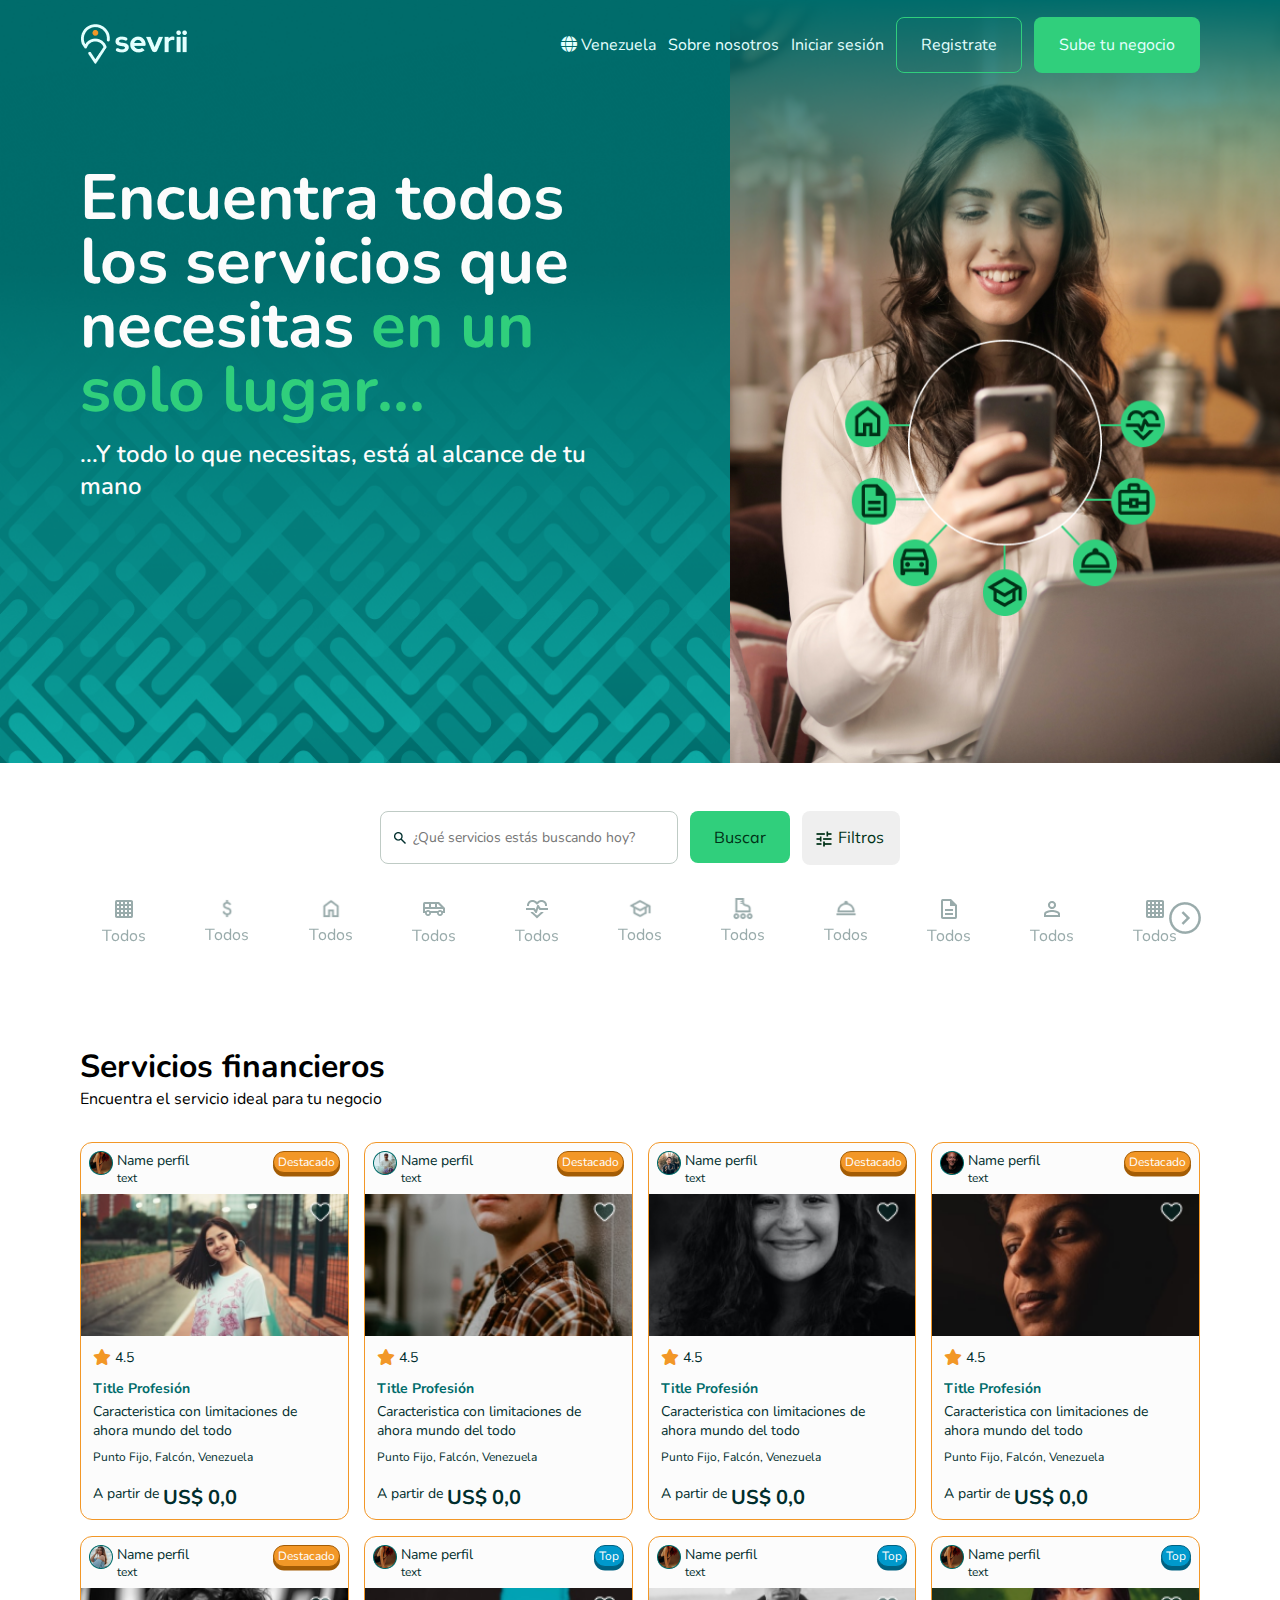
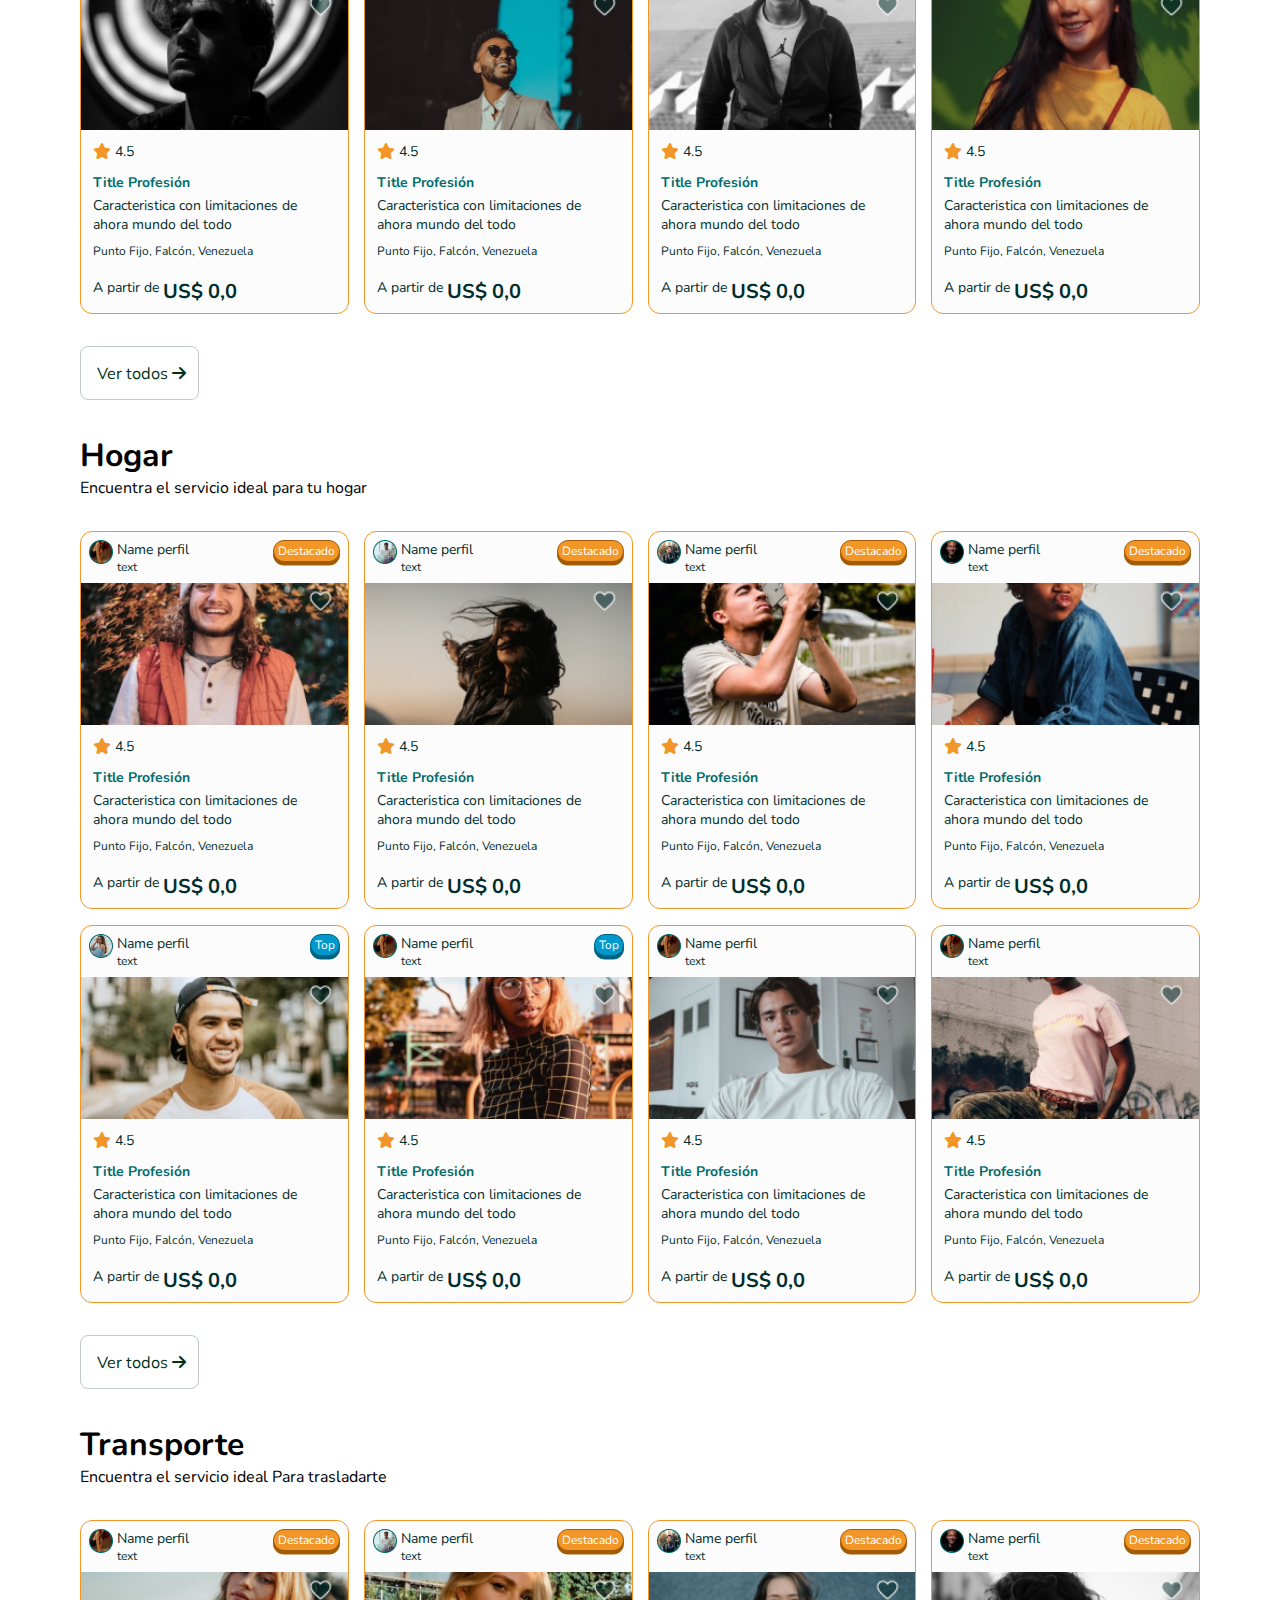
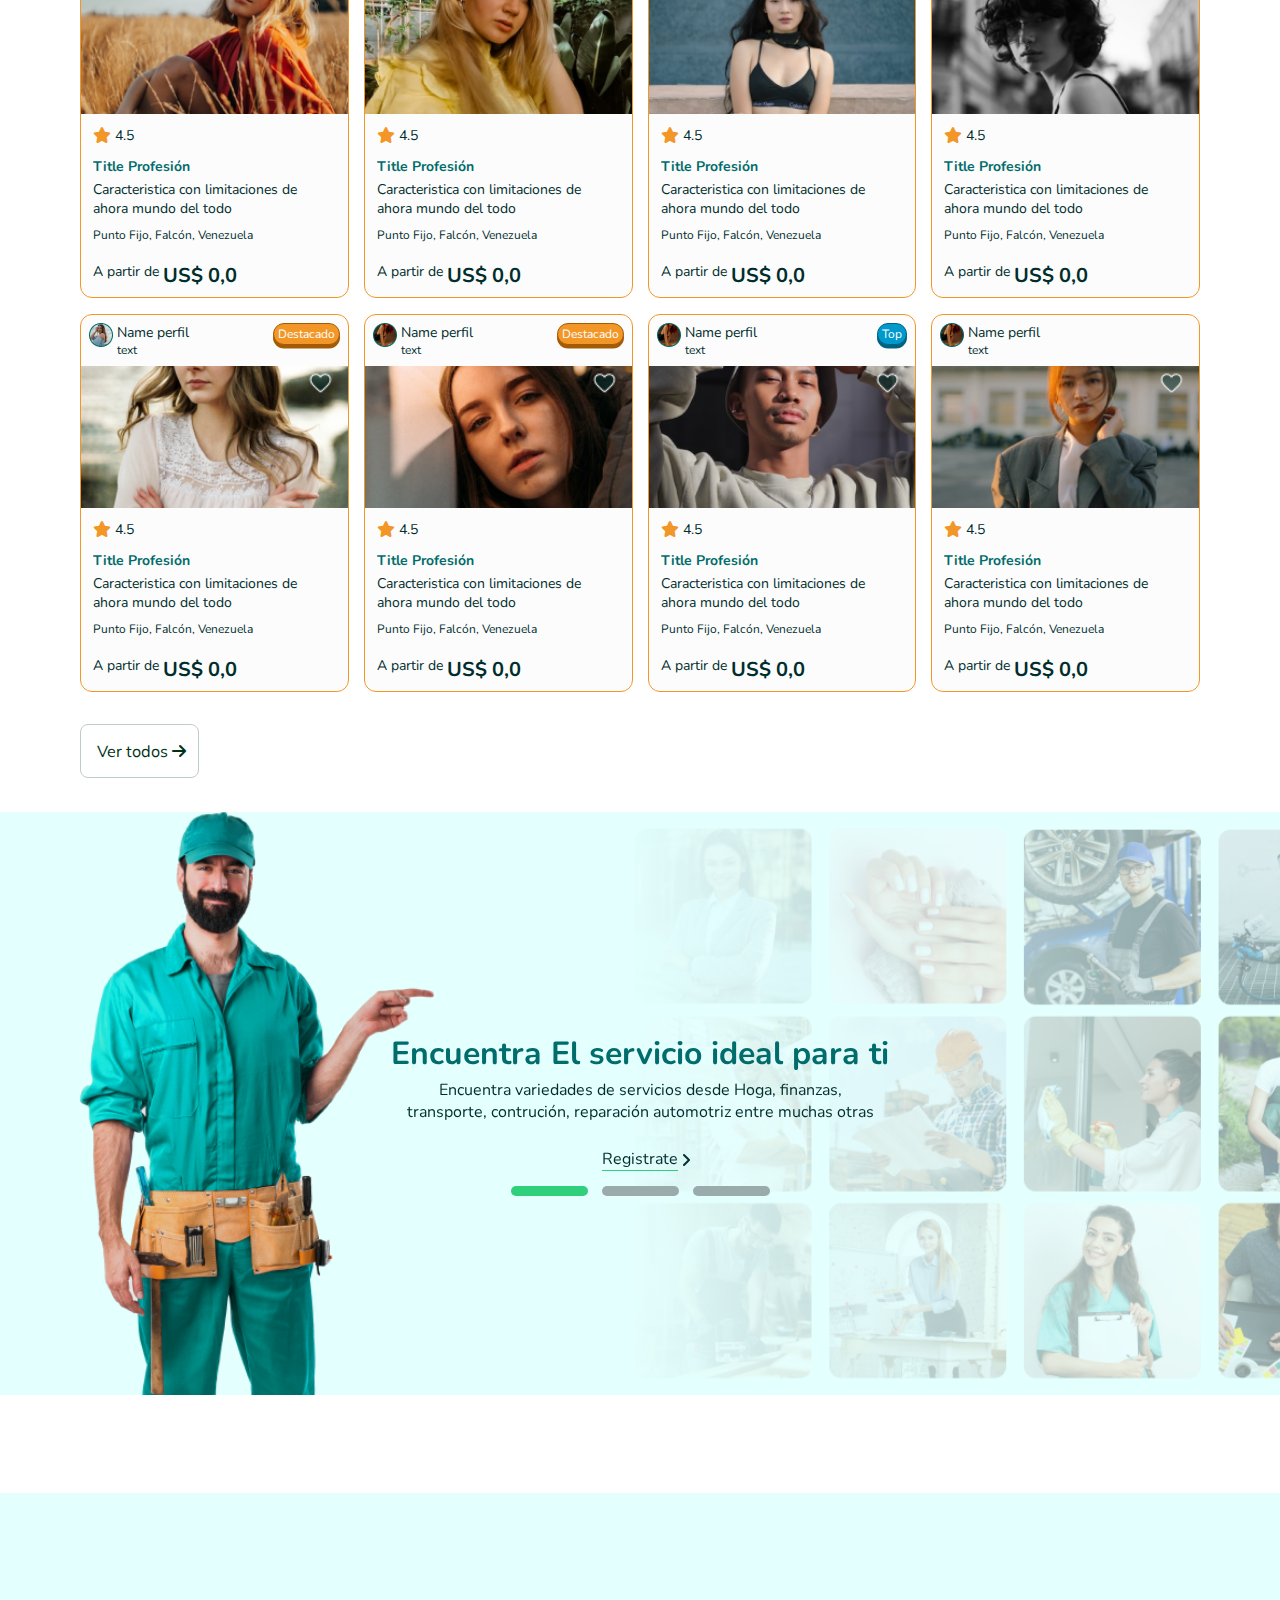
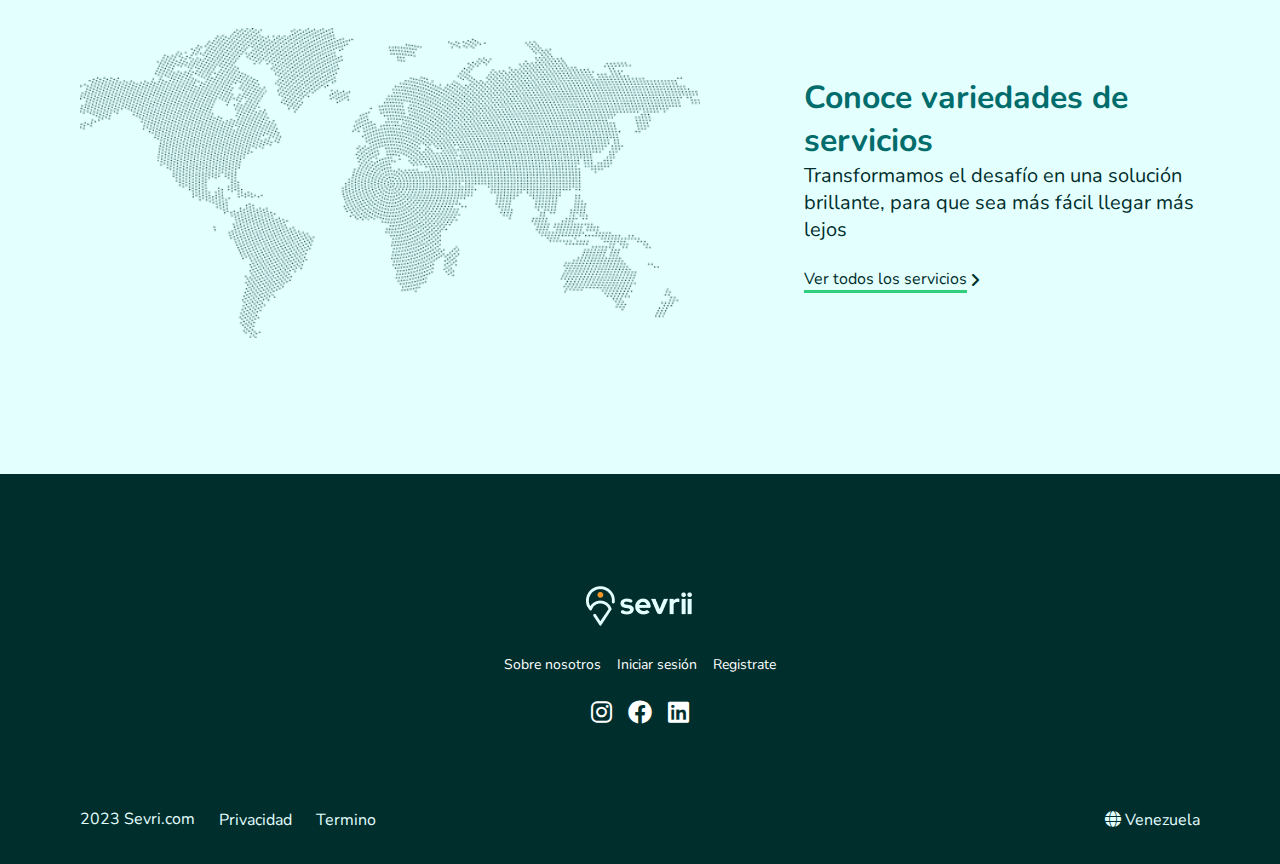
==== commit 949c10e8: "update" ====
--- a/index.html
+++ b/index.html
@@ -970,7 +970,7 @@
             <section class="ideal_area">
                 <div class="container">
                     <div class="ideal_box">
-                        <div class="ideal_carousel">
+                        <div class="ideal_carousel owl-carousel owl-theme">
                             <div class="ideal_single">
                                 <h3>Encuentra El servicio ideal para ti</h3>
                                 <p>Encuentra variedades de servicios desde Hoga, finanzas, transporte, contrución, reparación automotriz entre muchas otras  </p> 
@@ -979,8 +979,23 @@
                                     <a href="#" class="btn_1">Registrate <i class="fa-solid fa-angle-right"></i></a>
                                 </div>
                             </div>
-                        </div>
-                        
+                            <div class="ideal_single">
+                                <h3>Encuentra El servicio ideal para ti</h3>
+                                <p>Encuentra variedades de servicios desde Hoga, finanzas, transporte, contrución, reparación automotriz entre muchas otras  </p> 
+                                
+                                <div class="ideal_btn">
+                                    <a href="#" class="btn_1">Registrate <i class="fa-solid fa-angle-right"></i></a>
+                                </div>
+                            </div>
+                            <div class="ideal_single">
+                                <h3>Encuentra El servicio ideal para ti</h3>
+                                <p>Encuentra variedades de servicios desde Hoga, finanzas, transporte, contrución, reparación automotriz entre muchas otras  </p> 
+                                
+                                <div class="ideal_btn">
+                                    <a href="#" class="btn_1">Registrate <i class="fa-solid fa-angle-right"></i></a>
+                                </div>
+                            </div>
+                        </div> 
                         <div class="ideal_left_img">
                             <img src="assets/images/ideal/slide.png" alt="">
                         </div>
--- a/assets/css/style.css
+++ b/assets/css/style.css
@@ -721,6 +721,15 @@
 	left: 0;
 }
 
+.ideal_carousel .owl-dot span {
+	width: 77px !important;
+	background: #99ABAB !important;
+}
+
+.ideal_carousel .owl-dot.active span { 
+	background: #30CF7C !important;
+}
+
 
 /*********************************/
 /*********** Search CSS *********/
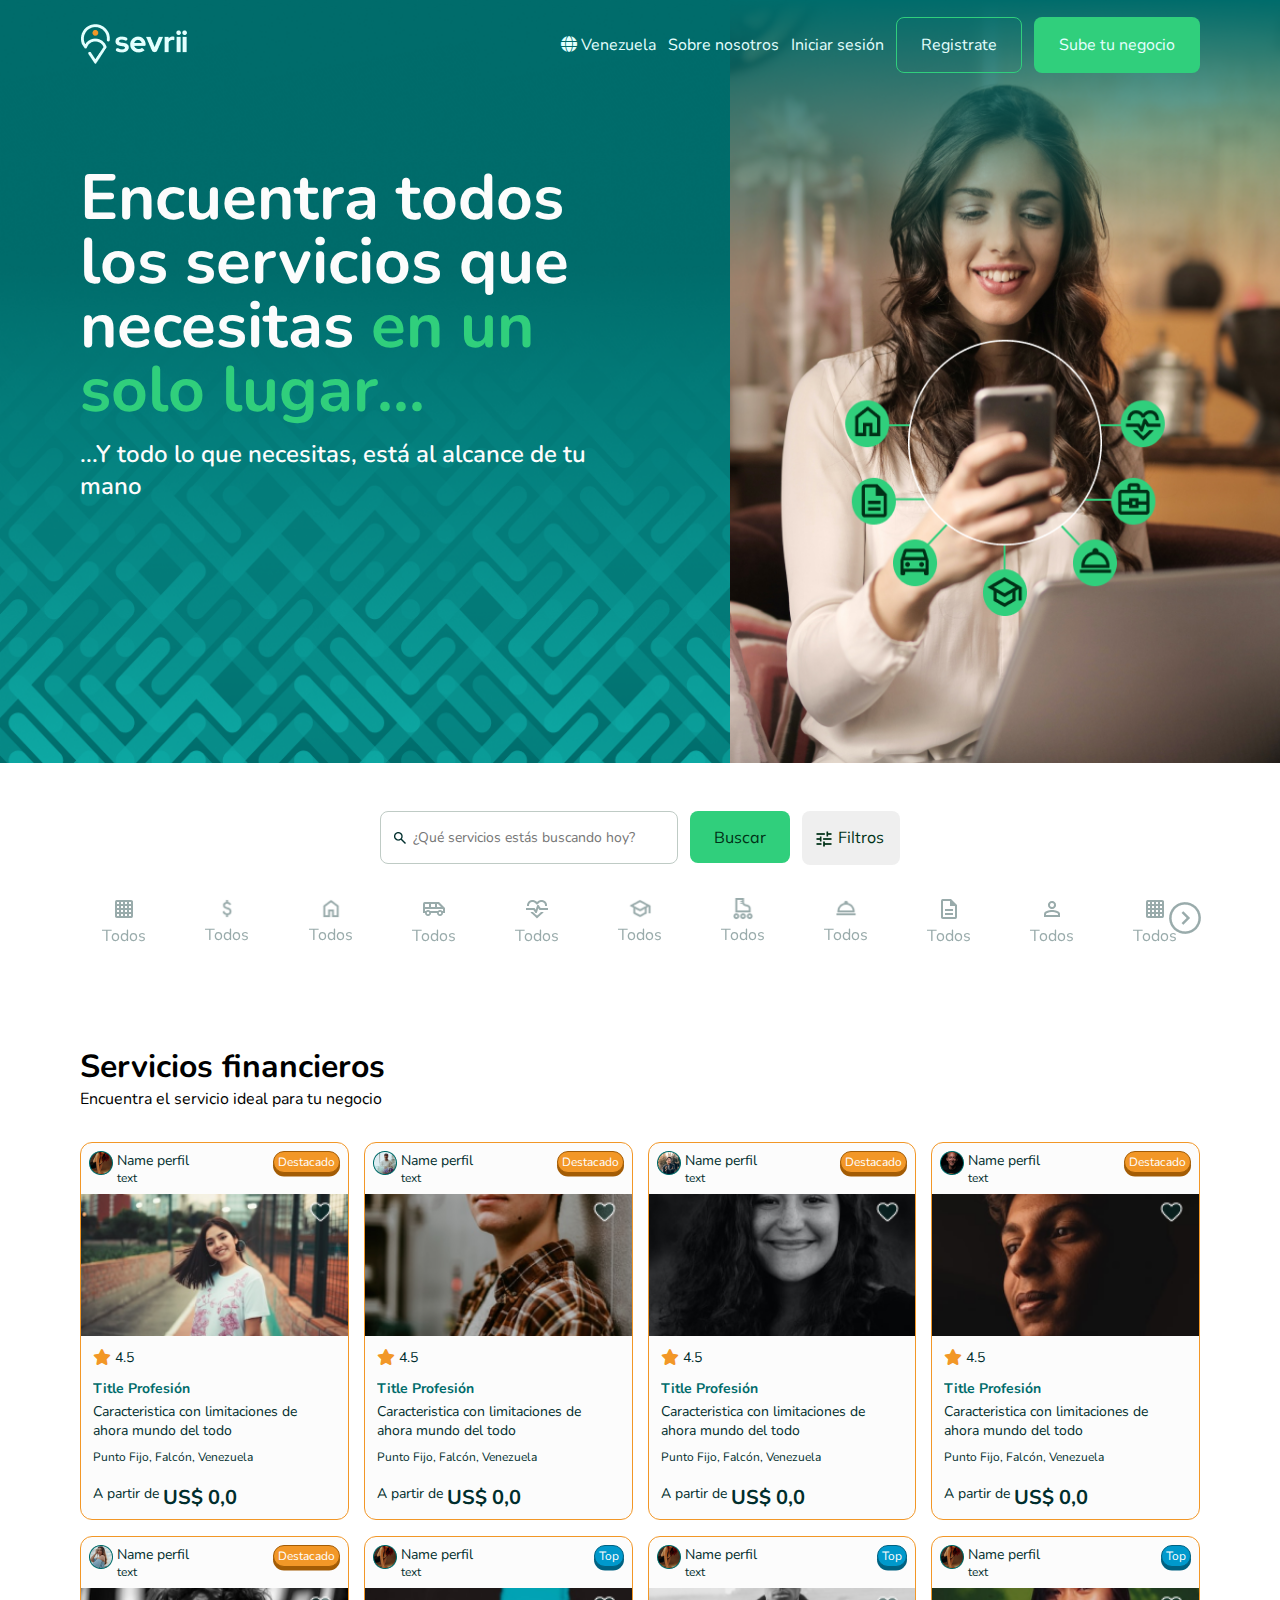
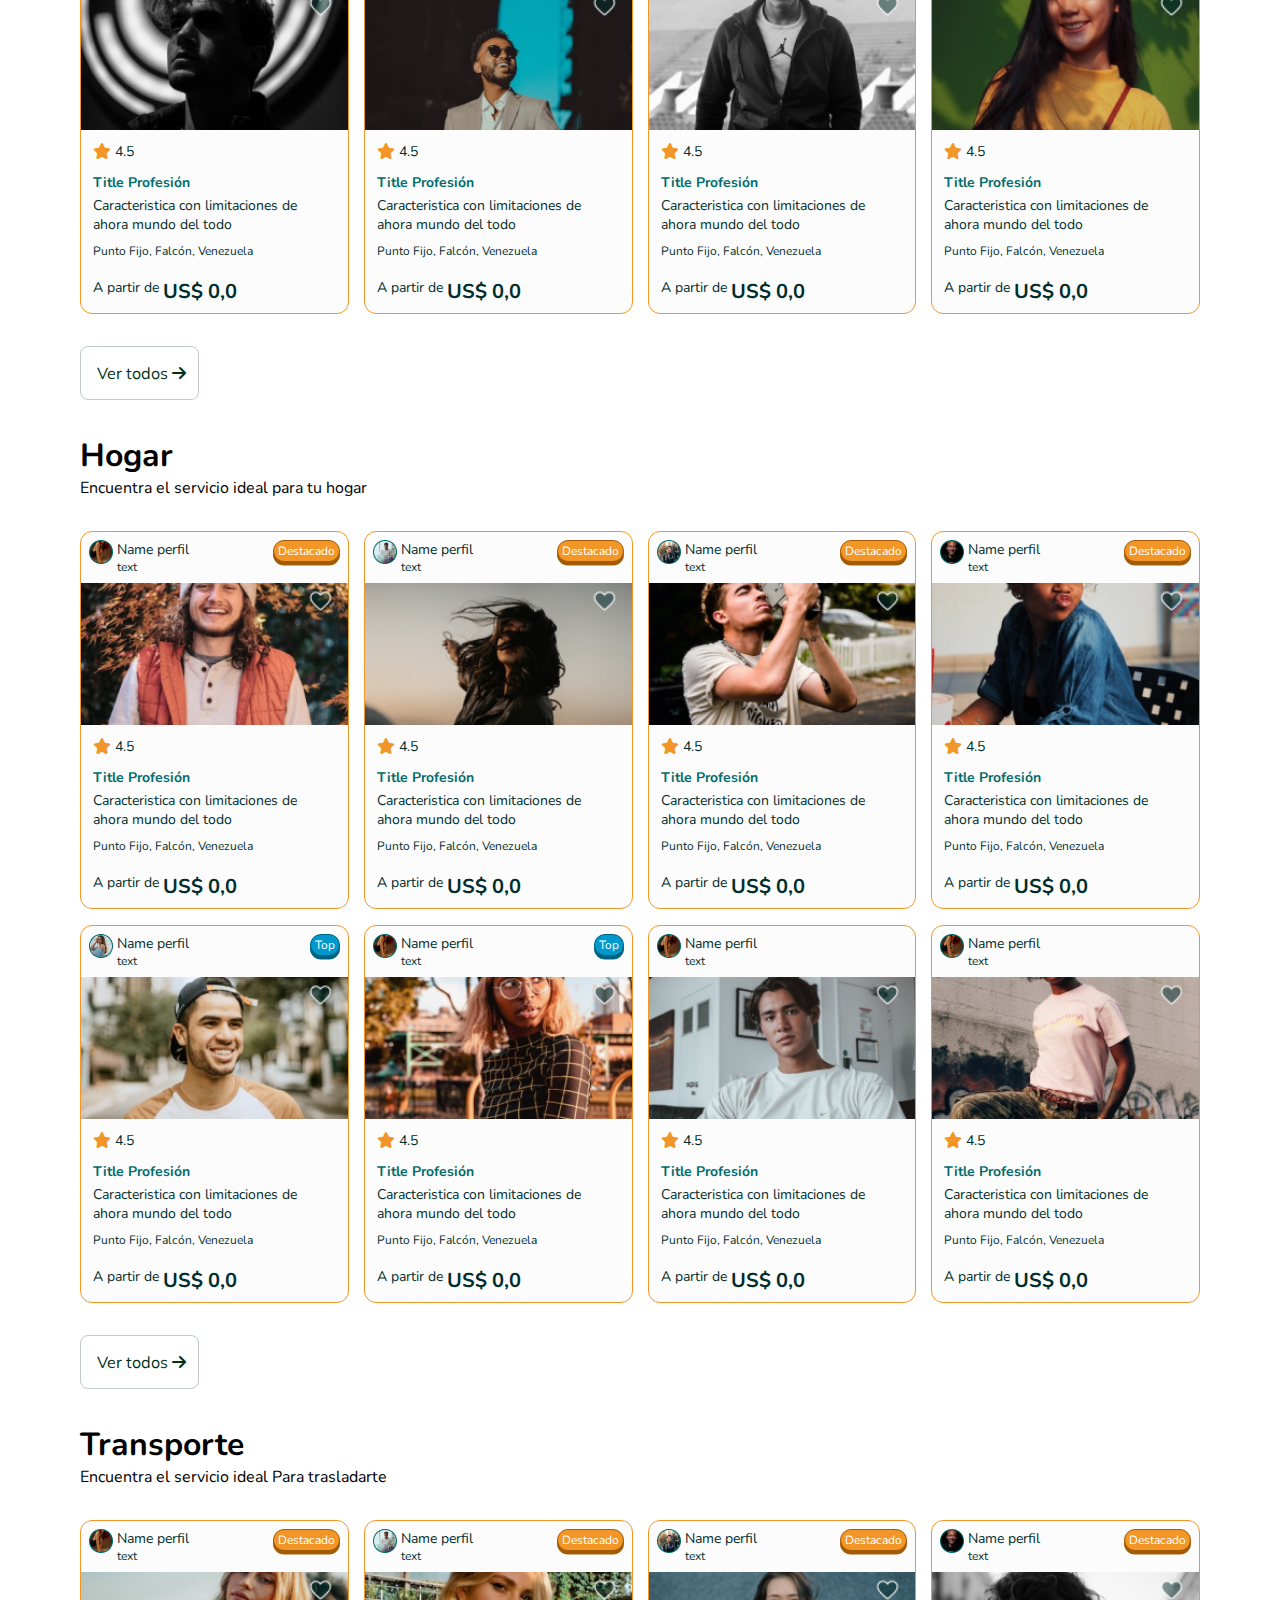
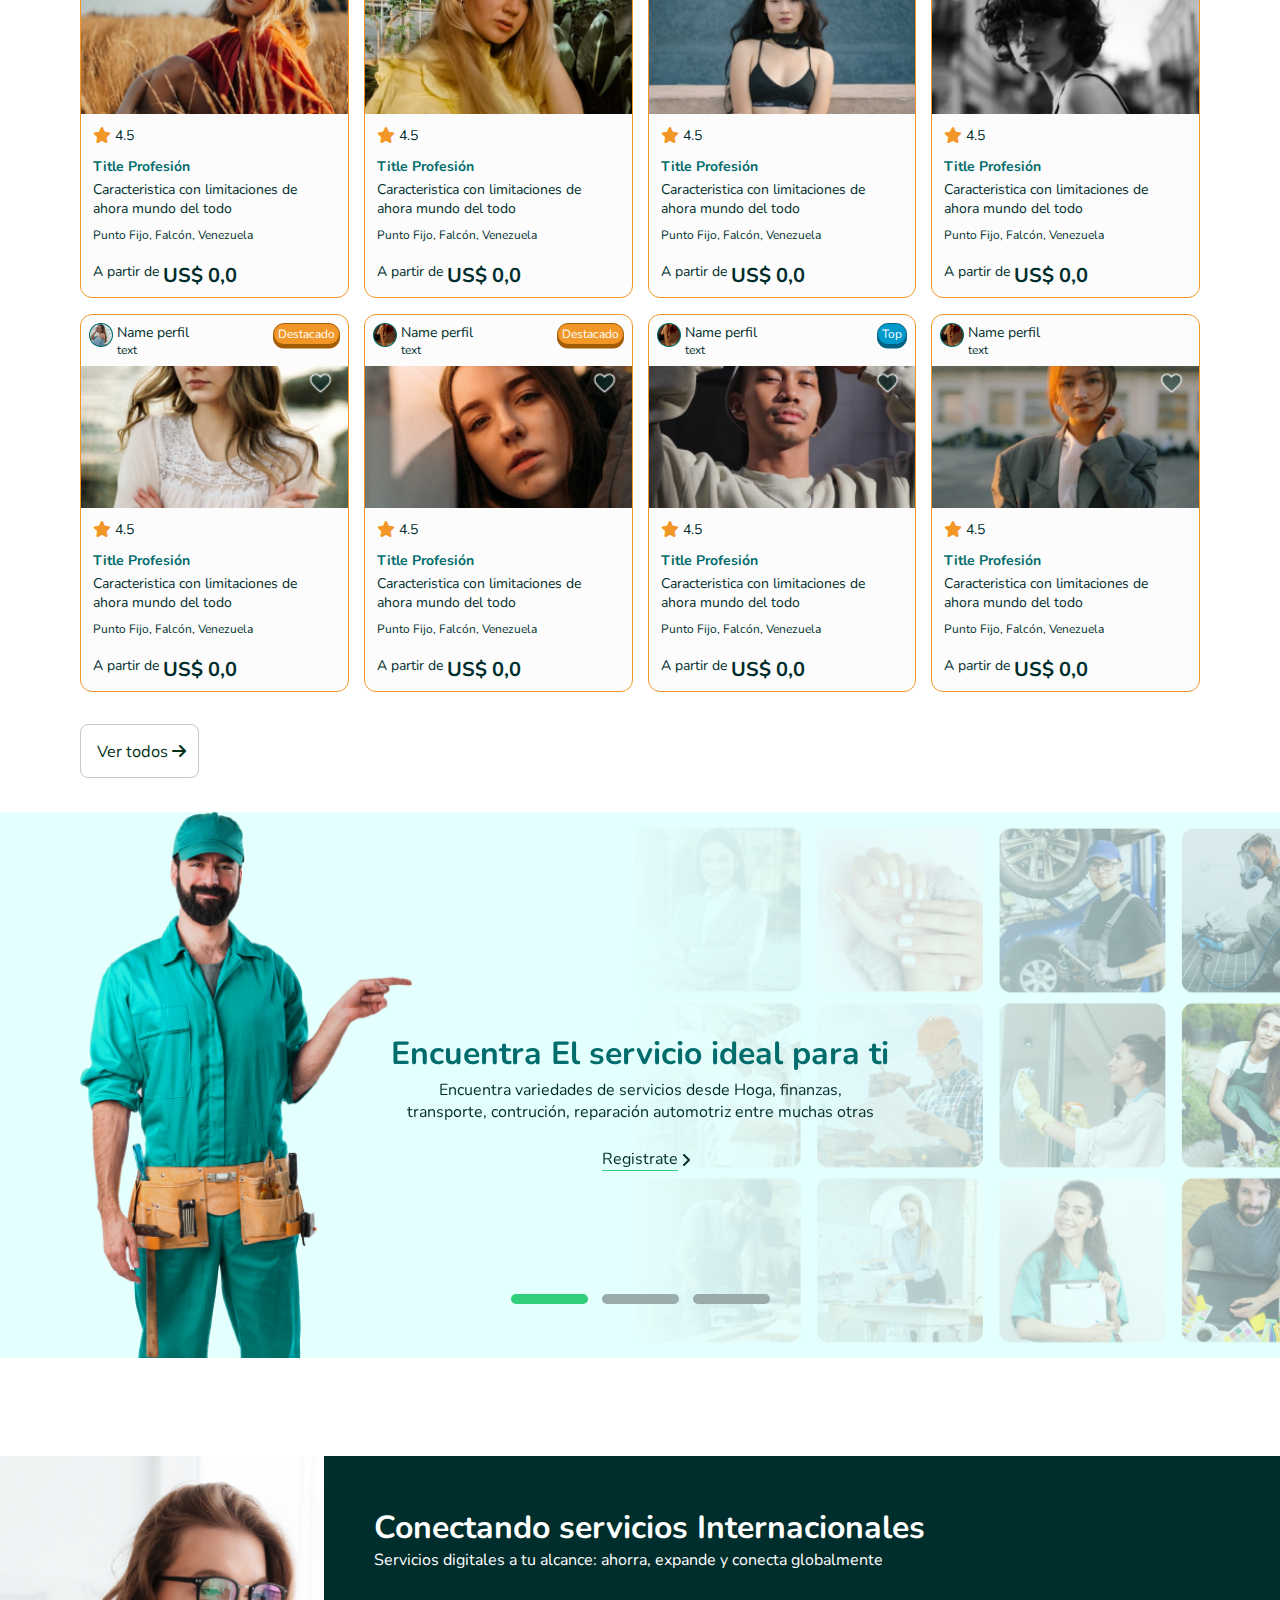
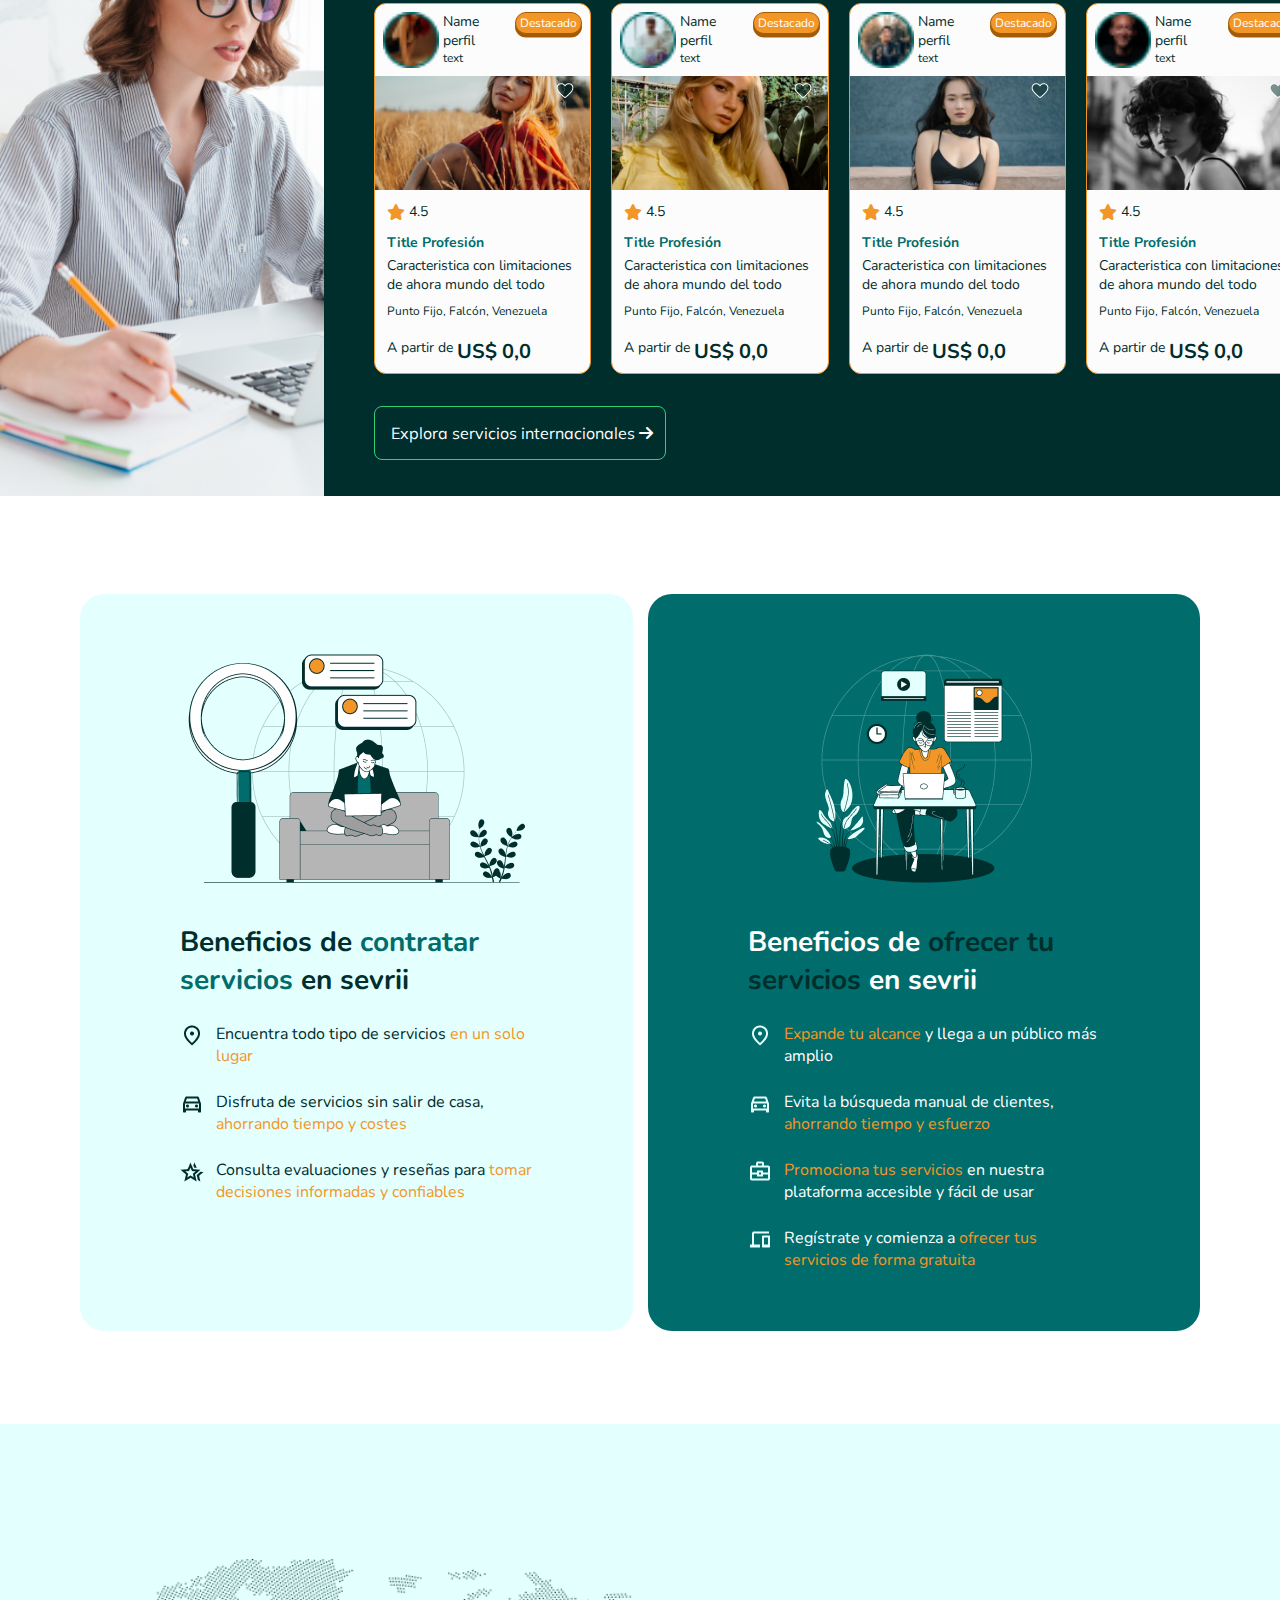
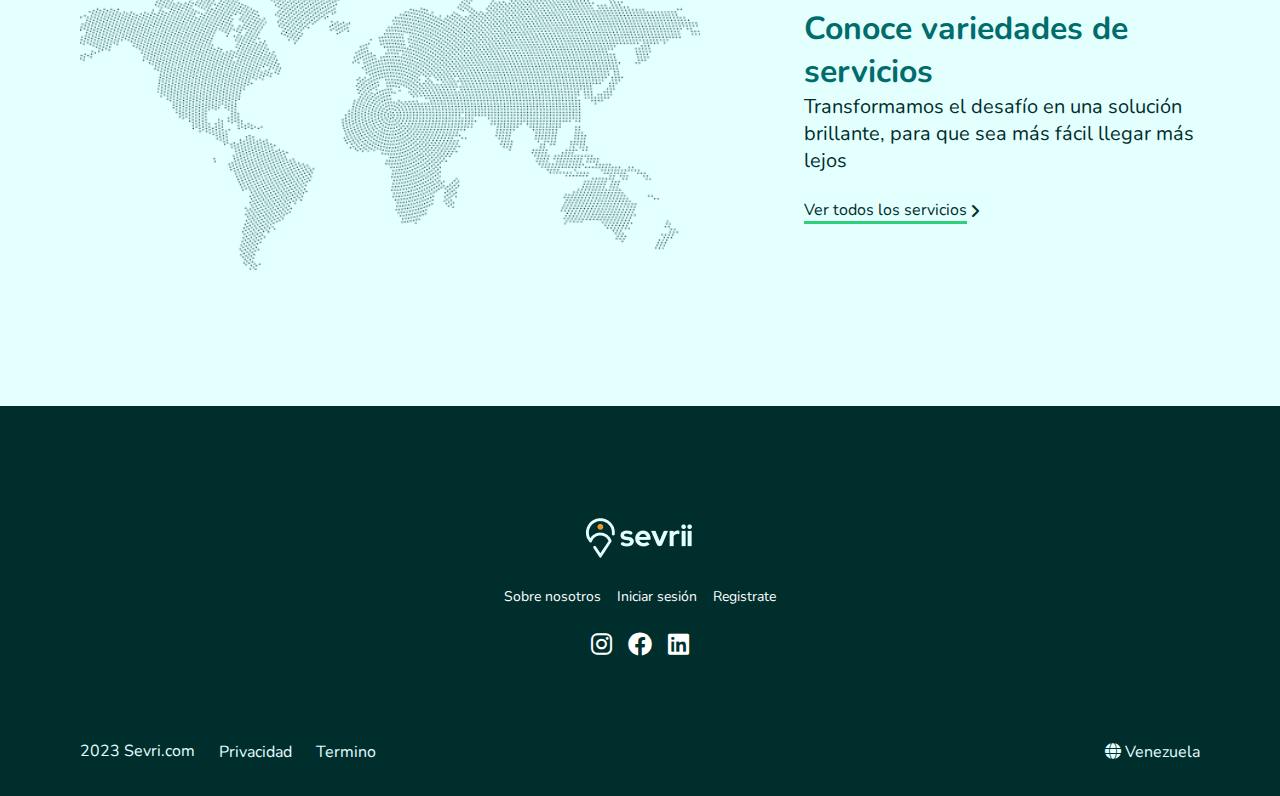
==== commit b6d35a01: "update" ====
--- a/index.html
+++ b/index.html
@@ -1003,6 +1003,191 @@
                 </div>
             </section>
             <!--=====================  End Ideal Area  ====================-->  
+
+            <!--=====================  Start Service Carousel Area  ====================-->  
+            <section class="service_carousel"> 
+                <div class="service_caraousel_left">
+                    <img src="assets/images/service2/bg.png" alt="">
+                </div>
+                <div class="service_carousel_right">
+                    <div class="row">
+                        <div class="col-md-3"></div>
+                        <div class="col-md-9">
+                            <div class="service_carousel_box">
+                                <div class="service_section_title">
+                                    <h3>Conectando servicios Internacionales</h3>
+                                    <p>Servicios digitales a tu alcance: ahorra, expande y conecta globalmente</p>
+                               </div>
+                               <div class="service_box">
+                                   <div class="service_carousel_main owl-carousel owl-theme"> 
+                                        <div class="single_service">
+                                            <div class="service_header">
+                                                <div class="service_title_header">
+                                                    <img src="assets/images/service/user.png" alt="">
+                                                    <div class="service_title">
+                                                        <h4>Name perfil</h4>
+                                                        <p>text</p>
+                                                    </div>
+                                                </div>
+                                                <a href="#" class="btn_4">Destacado</a>
+                                            </div>
+                                            <div class="service_image">
+                                                <img src="assets/images/service/service17.png" alt="">
+                                                <a href="#"><img src="assets/images/service/heart.png" alt=""></a>
+                                            </div>
+                                            <div class="service_info">
+                                                <div class="service_rating">
+                                                    <i class="fas fa-star"></i>
+                                                    <p>4.5</p>
+                                                </div>
+                                                <h3>Title Profesión</h3>
+                                                <p>Caracteristica con limitaciones de ahora mundo del todo</p>
+                                                <span>Punto Fijo, Falcón, Venezuela</span>
+                                                <div class="service_price">
+                                                    <p>A partir de</p>
+                                                    <h3>US$ 0,0</h3>
+                                                </div>
+                                            </div>
+                                        </div> 
+                                        <div class="single_service">
+                                            <div class="service_header">
+                                                <div class="service_title_header">
+                                                    <img src="assets/images/service/user2.png" alt="">
+                                                    <div class="service_title">
+                                                        <h4>Name perfil</h4>
+                                                        <p>text</p>
+                                                    </div>
+                                                </div>
+                                                <a href="#" class="btn_4">Destacado</a>
+                                            </div>
+                                            <div class="service_image">
+                                                <img src="assets/images/service/service18.png" alt="">
+                                                <a href="#"><img src="assets/images/service/heart.png" alt=""></a>
+                                            </div>
+                                            <div class="service_info">
+                                                <div class="service_rating">
+                                                    <i class="fas fa-star"></i>
+                                                    <p>4.5</p>
+                                                </div>
+                                                <h3>Title Profesión</h3>
+                                                <p>Caracteristica con limitaciones de ahora mundo del todo</p>
+                                                <span>Punto Fijo, Falcón, Venezuela</span>
+                                                <div class="service_price">
+                                                    <p>A partir de</p>
+                                                    <h3>US$ 0,0</h3>
+                                                </div>
+                                            </div>
+                                        </div> 
+                                        <div class="single_service">
+                                            <div class="service_header">
+                                                <div class="service_title_header">
+                                                    <img src="assets/images/service/user3.png" alt="">
+                                                    <div class="service_title">
+                                                        <h4>Name perfil</h4>
+                                                        <p>text</p>
+                                                    </div>
+                                                </div>
+                                                <a href="#" class="btn_4">Destacado</a>
+                                            </div>
+                                            <div class="service_image">
+                                                <img src="assets/images/service/service19.png" alt="">
+                                                <a href="#"><img src="assets/images/service/heart.png" alt=""></a>
+                                            </div>
+                                            <div class="service_info">
+                                                <div class="service_rating">
+                                                    <i class="fas fa-star"></i>
+                                                    <p>4.5</p>
+                                                </div>
+                                                <h3>Title Profesión</h3>
+                                                <p>Caracteristica con limitaciones de ahora mundo del todo</p>
+                                                <span>Punto Fijo, Falcón, Venezuela</span>
+                                                <div class="service_price">
+                                                    <p>A partir de</p>
+                                                    <h3>US$ 0,0</h3>
+                                                </div>
+                                            </div>
+                                        </div> 
+                                        <div class="single_service">
+                                            <div class="service_header">
+                                                <div class="service_title_header">
+                                                    <img src="assets/images/service/user4.png" alt="">
+                                                    <div class="service_title">
+                                                        <h4>Name perfil</h4>
+                                                        <p>text</p>
+                                                    </div>
+                                                </div>
+                                                <a href="#" class="btn_4">Destacado</a>
+                                            </div>
+                                            <div class="service_image">
+                                                <img src="assets/images/service/service20.png" alt="">
+                                                <a href="#"><img src="assets/images/service/heart.png" alt=""></a>
+                                            </div>
+                                            <div class="service_info">
+                                                <div class="service_rating">
+                                                    <i class="fas fa-star"></i>
+                                                    <p>4.5</p>
+                                                </div>
+                                                <h3>Title Profesión</h3>
+                                                <p>Caracteristica con limitaciones de ahora mundo del todo</p>
+                                                <span>Punto Fijo, Falcón, Venezuela</span>
+                                                <div class="service_price">
+                                                    <p>A partir de</p>
+                                                    <h3>US$ 0,0</h3>
+                                                </div>
+                                            </div>
+                                        </div> 
+                                   </div> 
+                               </div>
+                               
+                            <div class="service_btn">
+                                <a href="#" class="btn_3"> Explora servicios internacionales <i class="fa-solid fa-arrow-right"></i></a>
+                            </div>
+                            </div>
+                        </div>
+                    </div> 
+                </div> 
+            </section>
+            <!--=====================  End Service Carousel Area  ====================-->  
+
+            <!--=====================  Start Package Area  ====================-->
+            <section class="package_area">
+                <div class="container">
+                    <div class="row">
+                        <div class="col-md-6">
+                            <div class="single_package">
+                                <div class="single_package_size">
+                                    <div class="package_img">
+                                        <img src="assets/images/package/1.png" alt="">
+                                    </div>
+                                    <h3>Beneficios de <span>contratar servicios</span> en sevrii</h3>
+                                    <ul>
+                                        <li><img src="assets/images/package/location_b.png" alt=""><p>Encuentra todo tipo de servicios <span>en un solo lugar</span></p></li>
+                                        <li><img src="assets/images/package/car_b.png" alt=""><p>Disfruta de servicios sin salir de casa, <span>ahorrando tiempo y costes</span></p></li>
+                                        <li><img src="assets/images/package/star.png" alt=""><p>Consulta evaluaciones y reseñas para <span>tomar decisiones informadas y confiables</span></p></li>
+                                    </ul>
+                                </div>
+                            </div>
+                        </div>
+                        <div class="col-md-6">
+                            <div class="single_package second_single_package">
+                                <div class="single_package_size">
+                                    <div class="package_img">
+                                        <img src="assets/images/package/2.png" alt="">
+                                    </div>
+                                    <h3>Beneficios de <span>ofrecer tu servicios</span> en sevrii</h3>
+                                    <ul>
+                                        <li><img src="assets/images/package/location_w.png" alt=""><p><span>Expande tu alcance</span> y llega a un público más amplio</p></li>
+                                        <li><img src="assets/images/package/car_w.png" alt=""><p>Evita la búsqueda manual de clientes, <span>ahorrando tiempo y esfuerzo</span></p></li>
+                                        <li><img src="assets/images/package/bag_w.png" alt=""><p><span>Promociona tus servicios</span> en nuestra plataforma accesible y fácil de usar</p></li>
+                                        <li><img src="assets/images/package/device_w.png" alt=""><p>Regístrate y comienza a <span>ofrecer tus servicios de forma gratuita</span></p></li>
+                                    </ul>
+                                </div>
+                            </div>
+                        </div>
+                    </div>
+                </div>
+            </section> 
+            <!--=====================  End Package Area  ====================-->  
             
             <!--=====================  Start Map Area  ====================--> 
             <section class="map_area">
--- a/assets/css/style.css
+++ b/assets/css/style.css
@@ -730,6 +730,134 @@
 	background: #30CF7C !important;
 }
 
+.ideal_carousel  .owl-dots {
+	position: absolute;
+	left: 0;
+	right: 0;
+	bottom: -145px;
+}
+
+
+/*********************************/
+/*********** Service carousel CSS *********/
+/*******************************/
+
+.service_carousel{
+	overflow-x: hidden;
+	position: relative;
+	margin-bottom: 98px;
+}
+
+
+.service_carousel_box {
+	background: var(--primary-color-on-bg-primary-content, #002E2D);
+	padding: 50px 0 50px 50px;
+}
+
+.service_carousel_box .service_section_title p,
+.service_carousel_box .service_section_title h3 {
+	color: #fff; 
+}
+
+.service_carousel_box .service_btn a { 
+	border: 1px solid var(--cta-on-bg-cta-secondary-default, #30CF7C);
+	color: #fff;
+}
+
+.service_carousel_box > img {
+	width: 24px !important;
+}
+
+.service_caraousel_left img {
+	position: absolute;
+	left: 0;
+	top: 0;
+	height: 100%;
+	z-index: -1;
+}
+
+
+
+/*********************************/
+/*********** Package CSS *********/
+/*******************************/
+
+.package_area {
+	margin-bottom: 93px;
+}
+
+.single_package {
+	border-radius: 24px;
+	background: var(--brand-on-bg-brand-primary, #E3FFFE);
+	padding: 60px 72px;
+	box-sizing: border-box;
+	height: 100%;
+}
+
+.package_img {
+	text-align: center; 
+	margin-bottom: 40px;
+}
+
+.single_package_size h3 {
+	color: var(--primary-color-on-bg-primary-content, #002E2D);
+ 
+	font-size: 28px;
+	font-style: normal;
+	font-weight: 700;
+	line-height: normal;
+	margin-bottom: 17px;
+}
+
+.single_package_size h3 span {
+	color: #006C6B;
+}
+
+.single_package_size { 
+	max-width: 352px;
+	width: 100%;
+	box-sizing: border-box;
+	margin: 0 auto;
+}
+
+.single_package_size ul li p {
+	color: var(--primary-color-on-bg-primary-content, #002E2D);
+ 
+	font-size: 16px;
+	font-style: normal;
+	font-weight: 400;
+	line-height: normal;
+}
+
+
+.single_package_size ul li p span {
+	color: #F29727;
+}
+
+.single_package_size ul li {
+	display: flex;
+	align-items: flex-start;
+	gap: 12px;
+	margin-top: 24px;
+}
+
+.second_single_package{ 
+	background: var(--primary-color-on-bg-primary-title, #006C6B);
+}
+
+.second_single_package .single_package_size h3 span {
+	color: #002E2D; 
+}
+
+.second_single_package .single_package_size h3 {
+	color: #fff; 
+}
+
+.second_single_package .single_package_size p {
+	color: #fff; 
+}
+
+
 
 /*********************************/
 /*********** Search CSS *********/
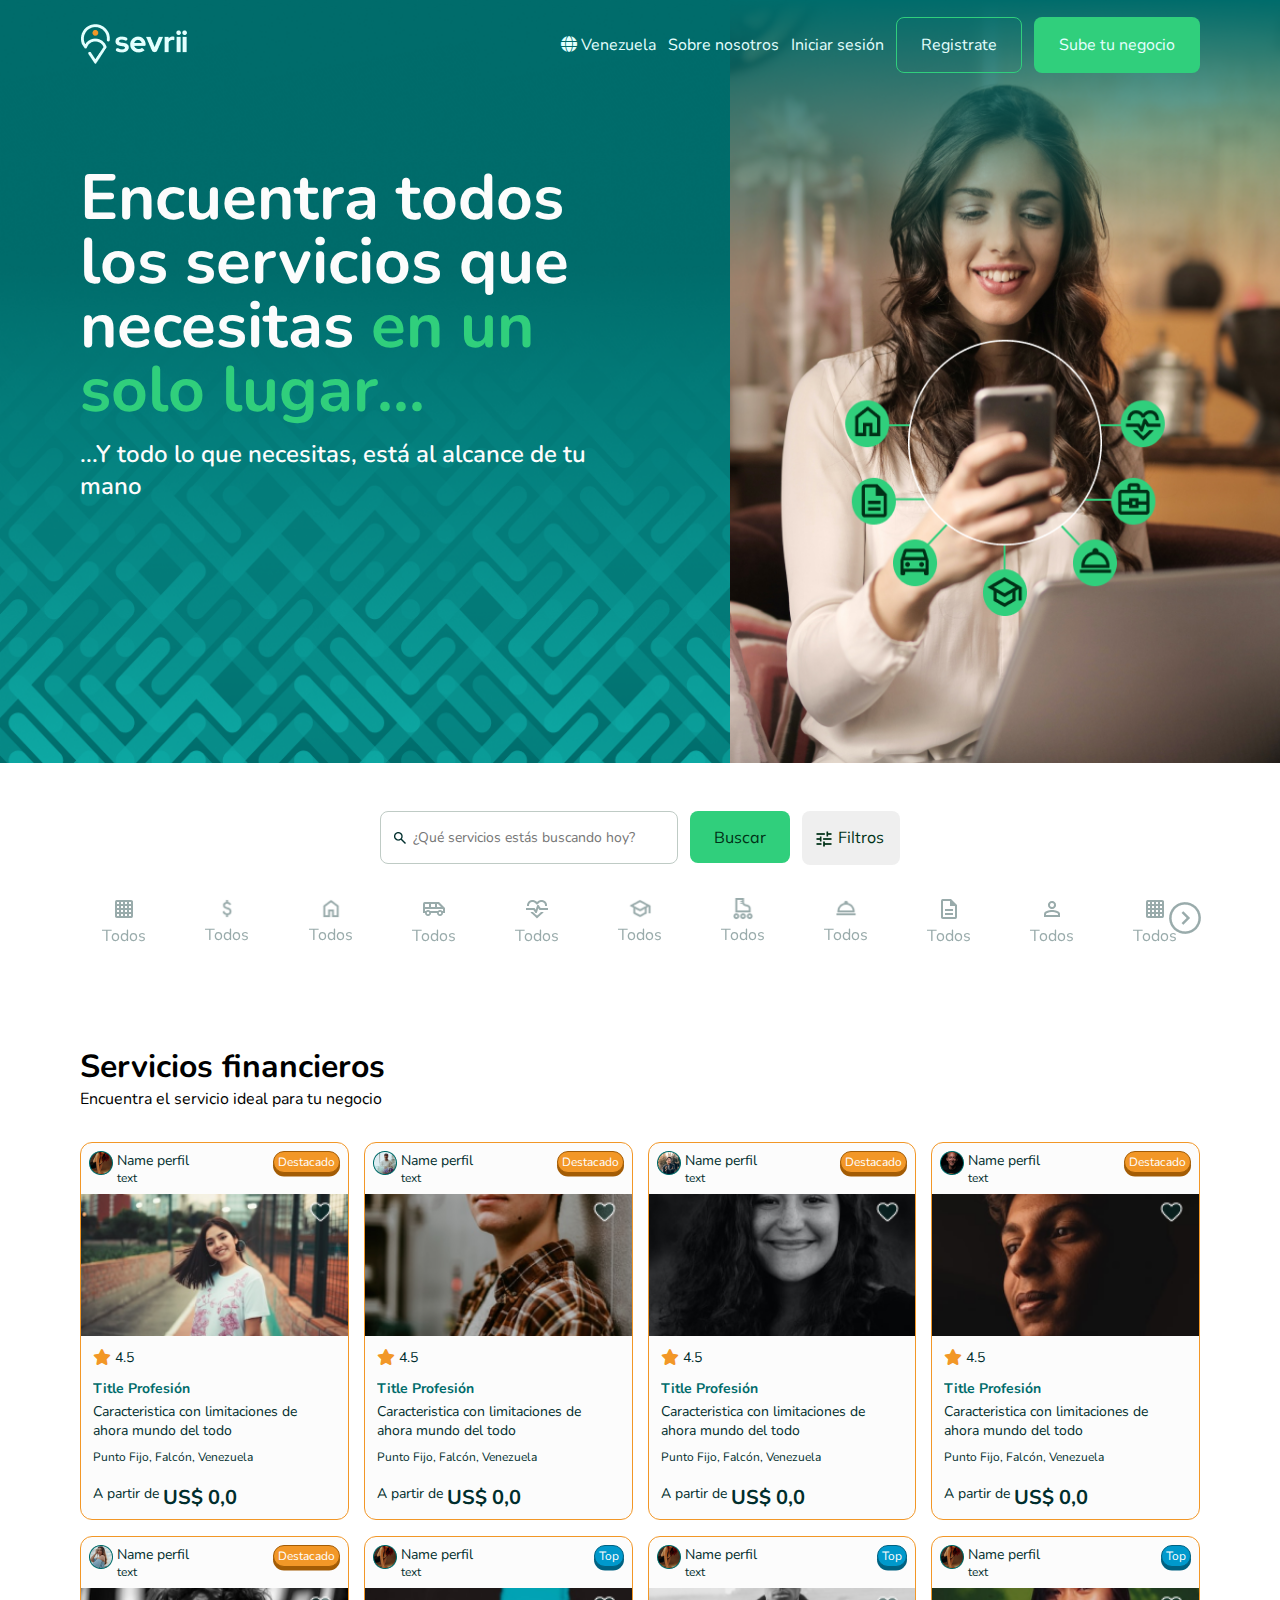
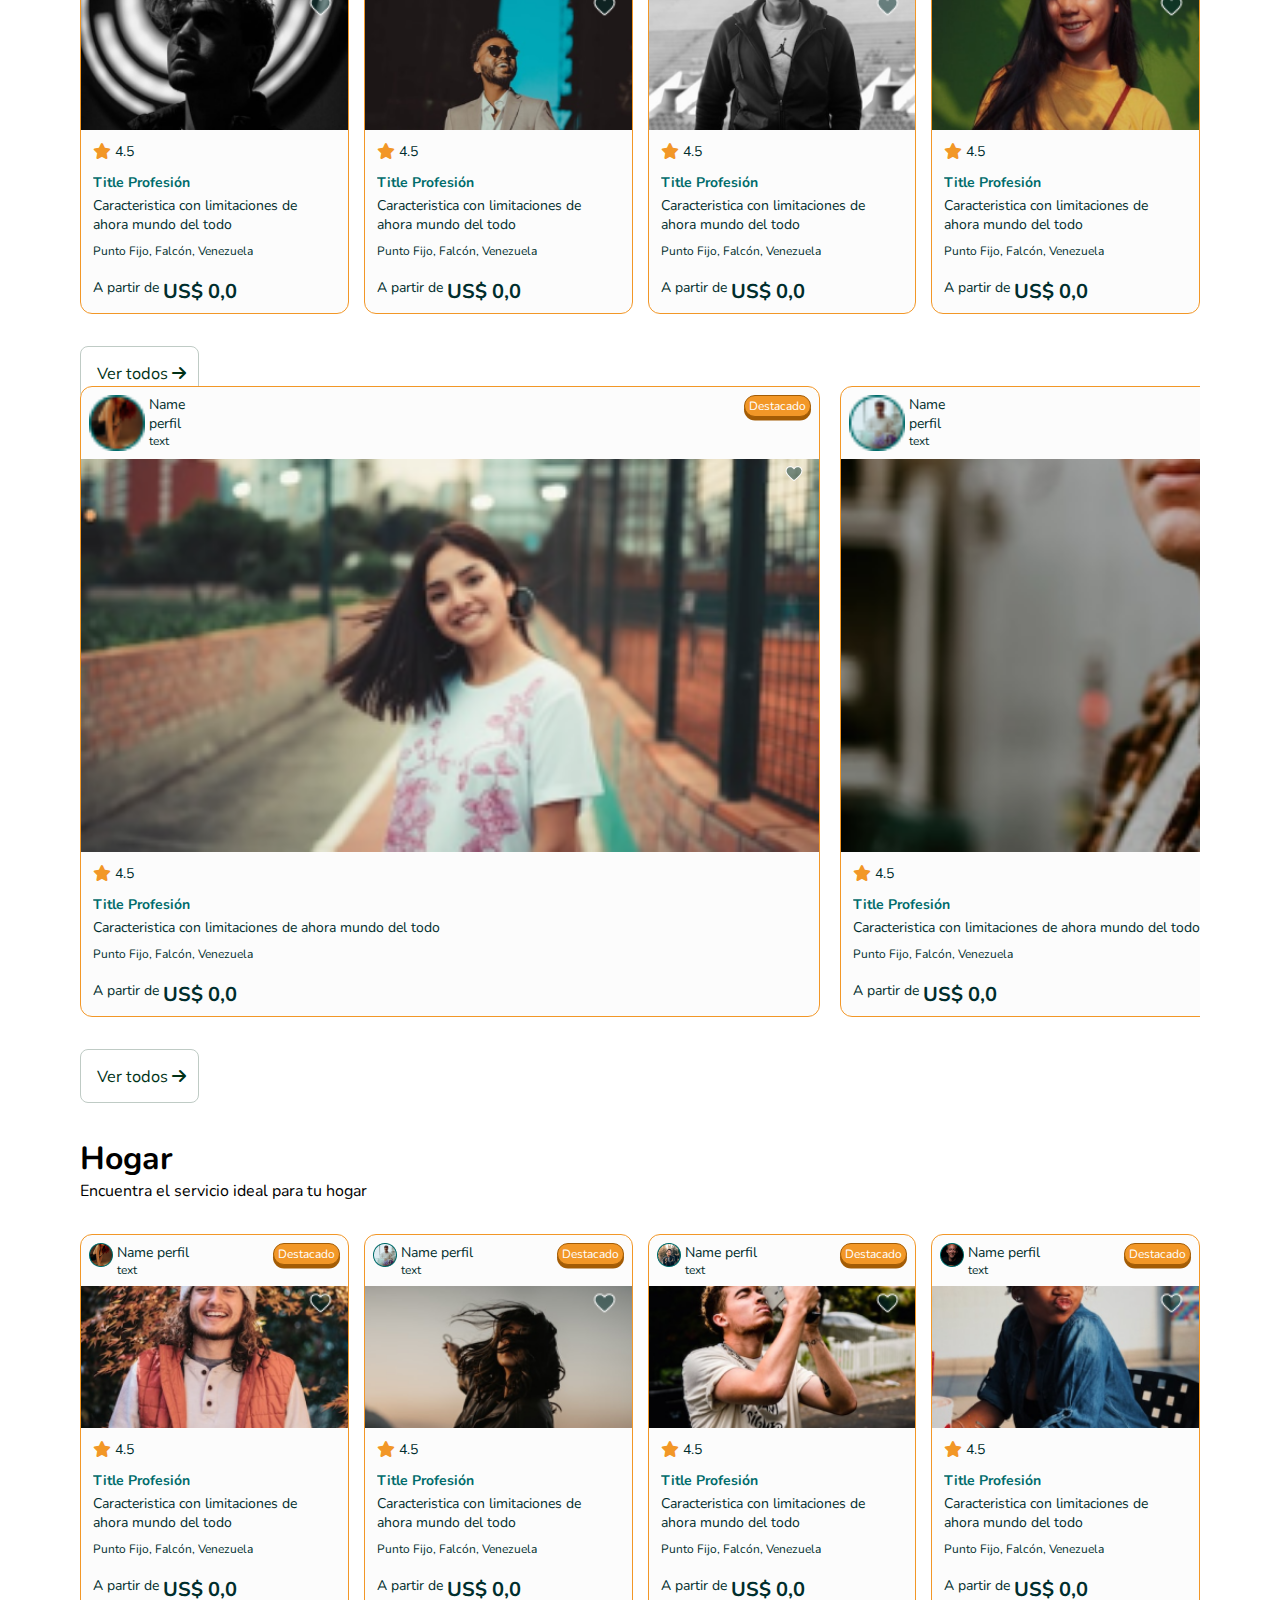
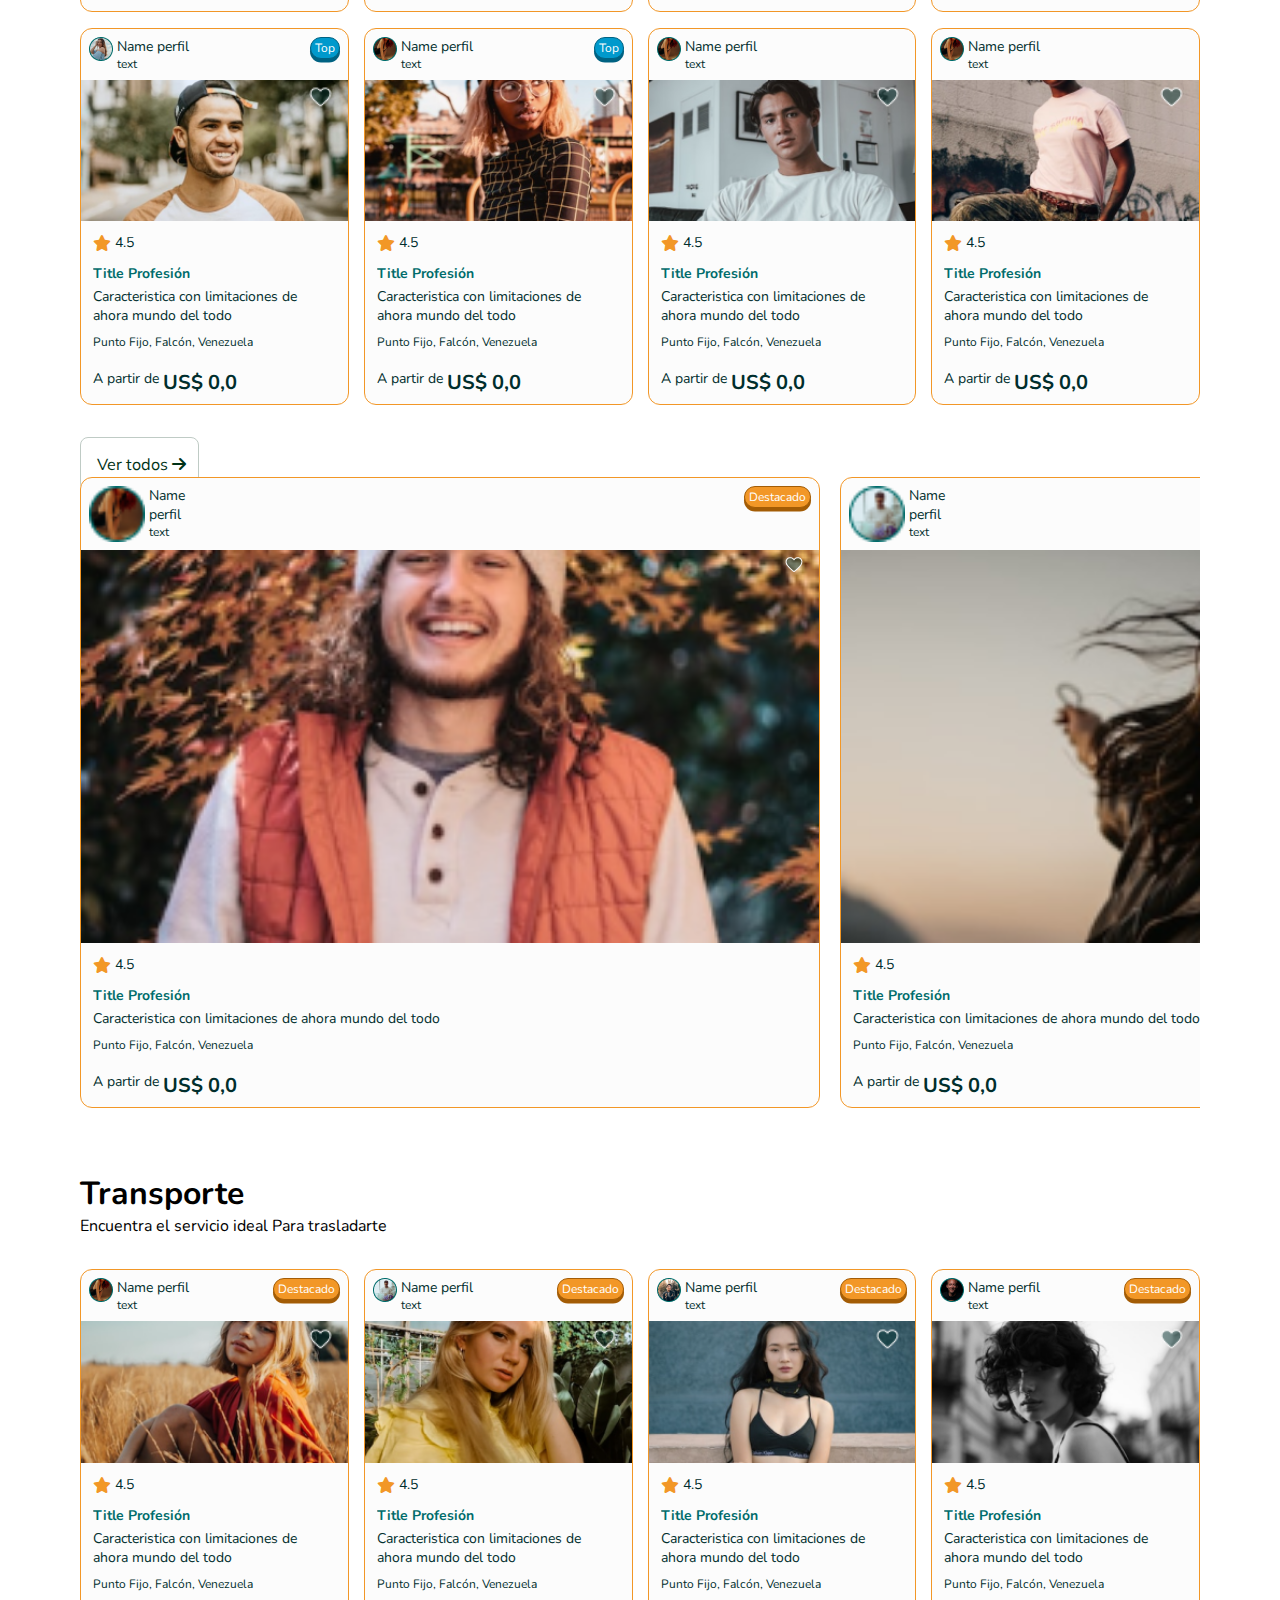
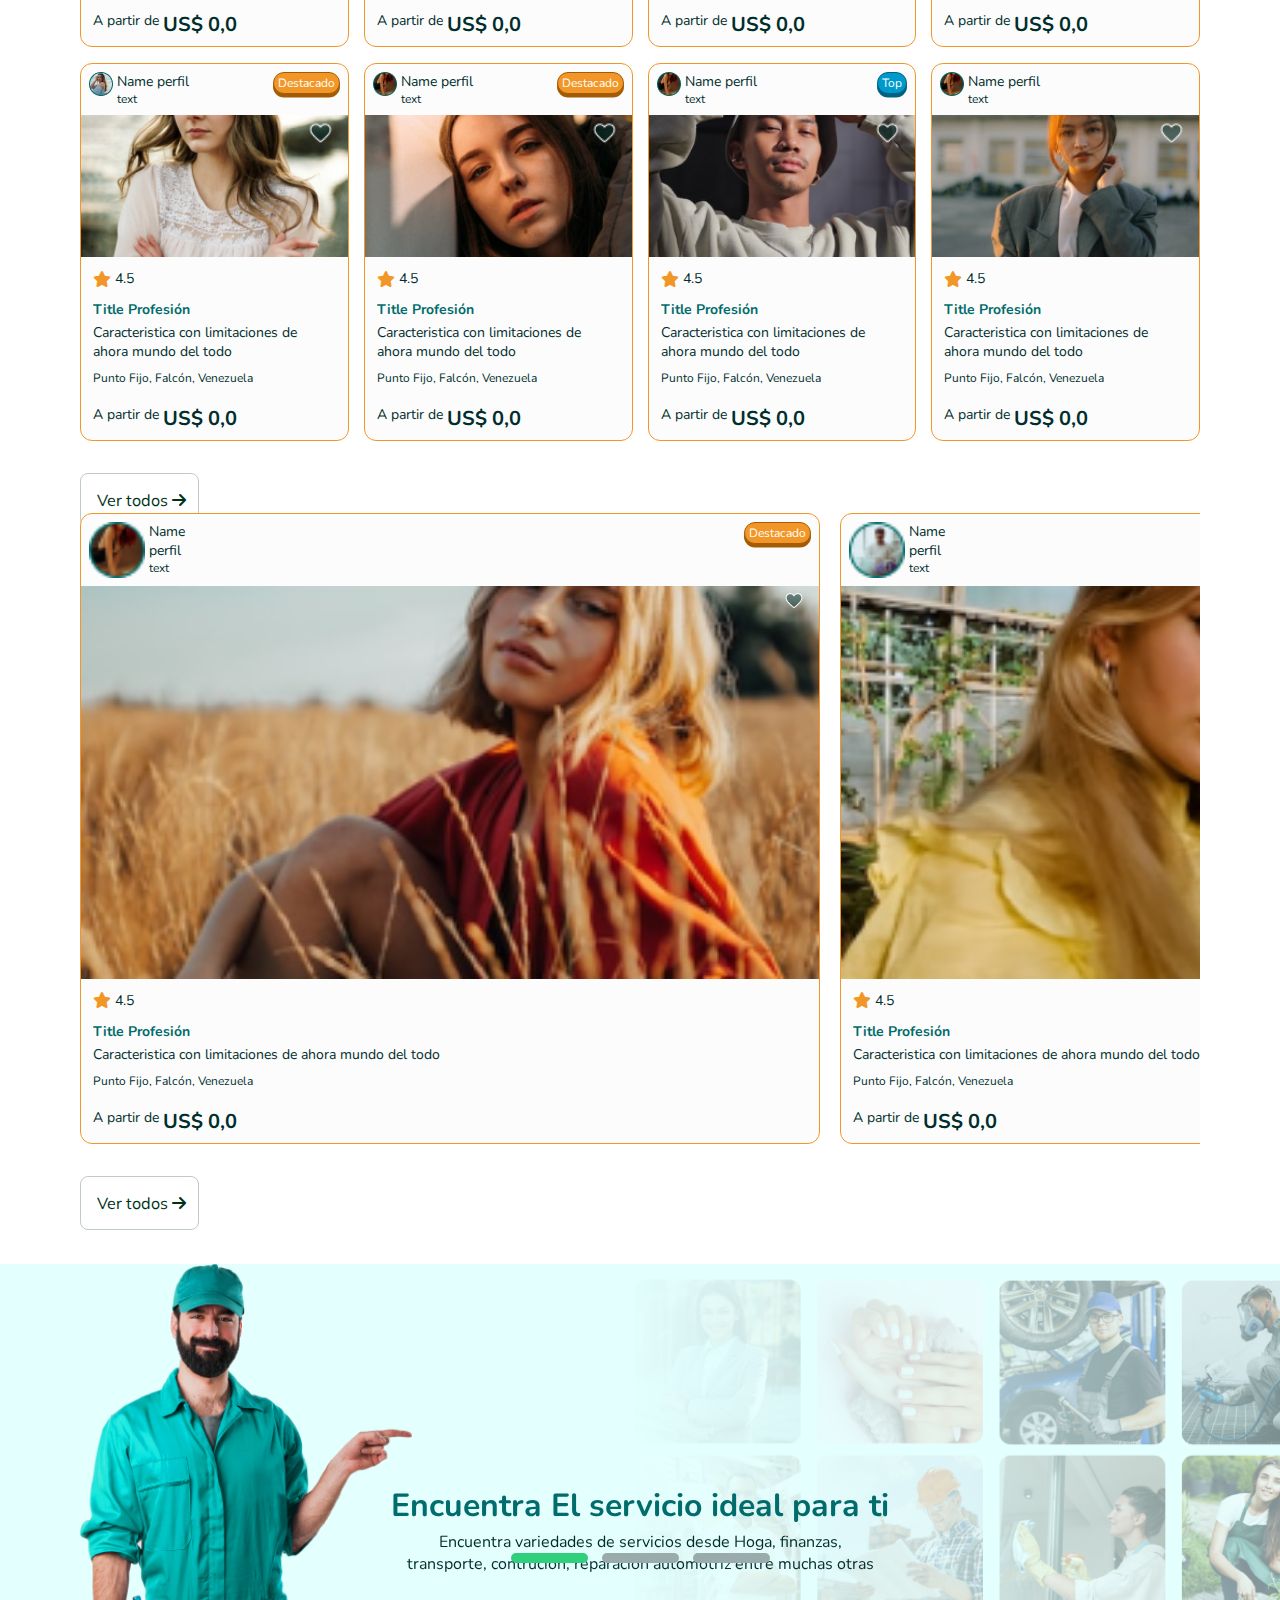
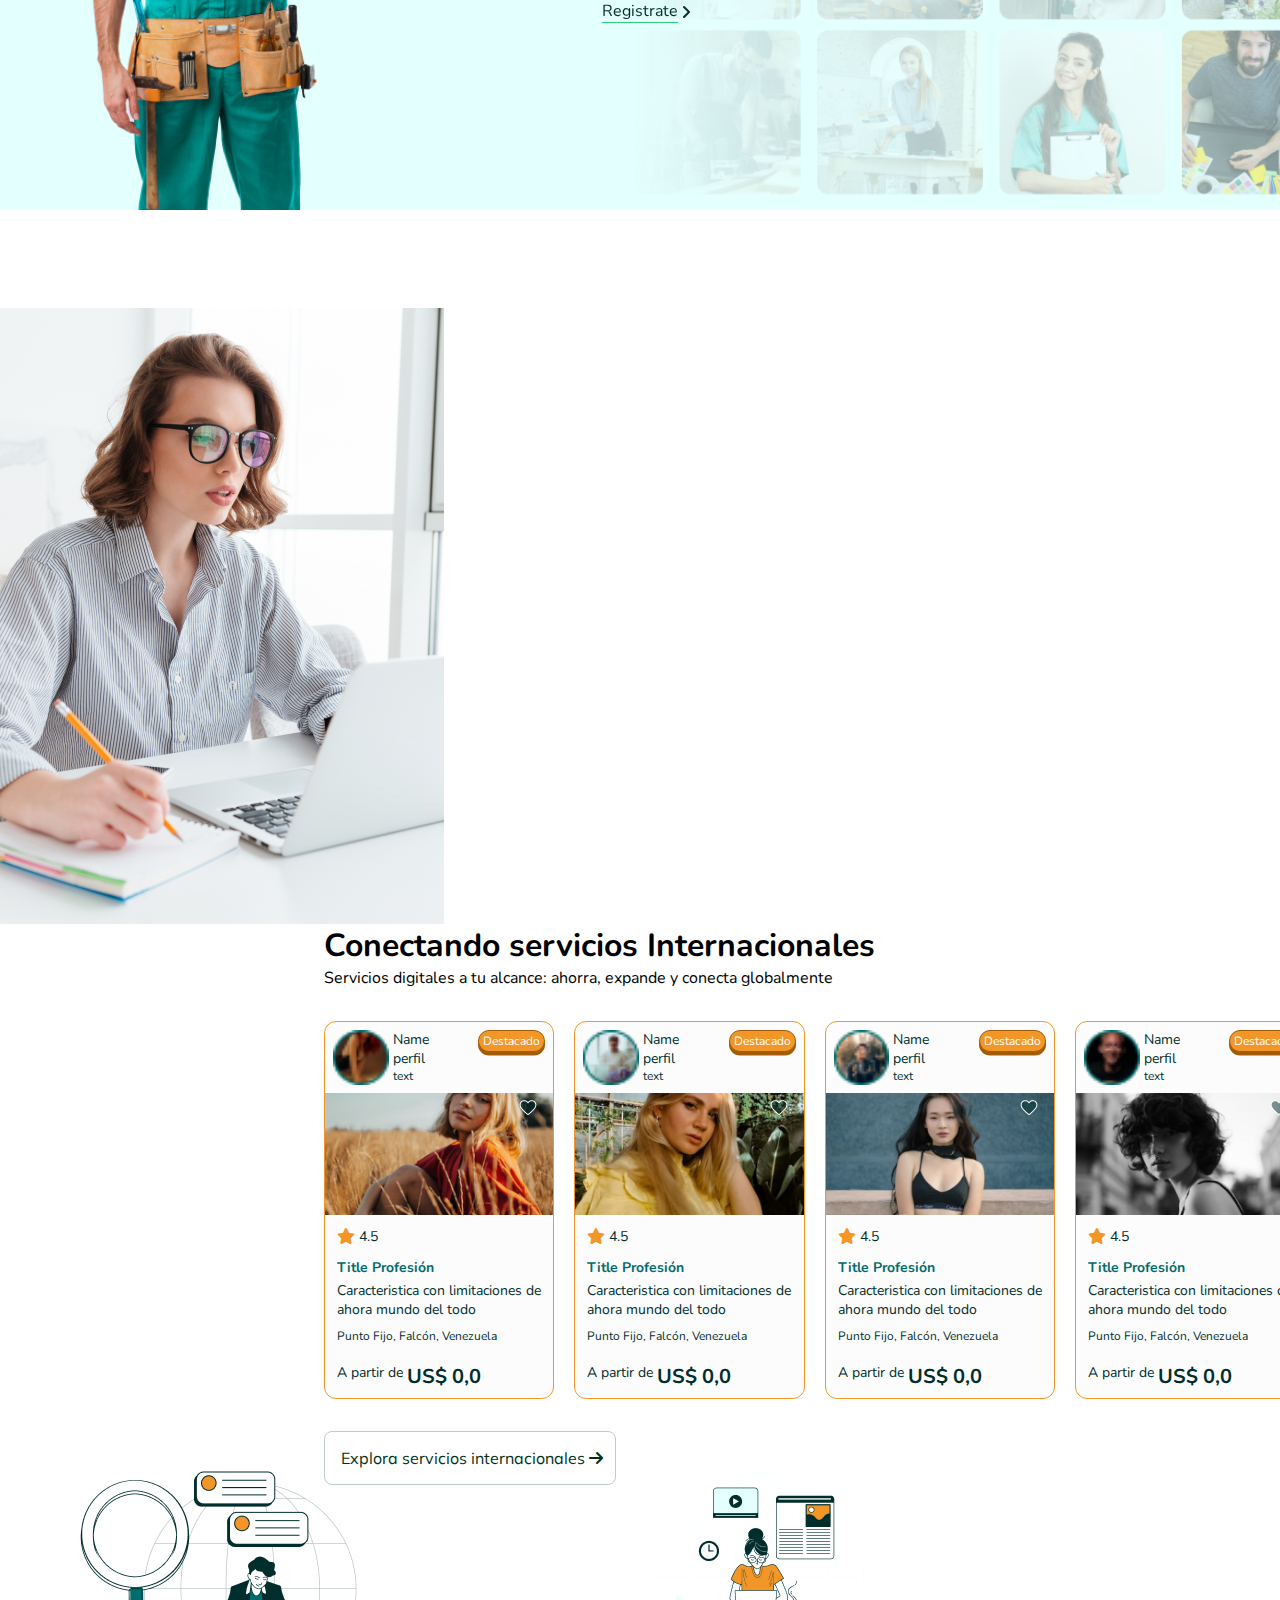
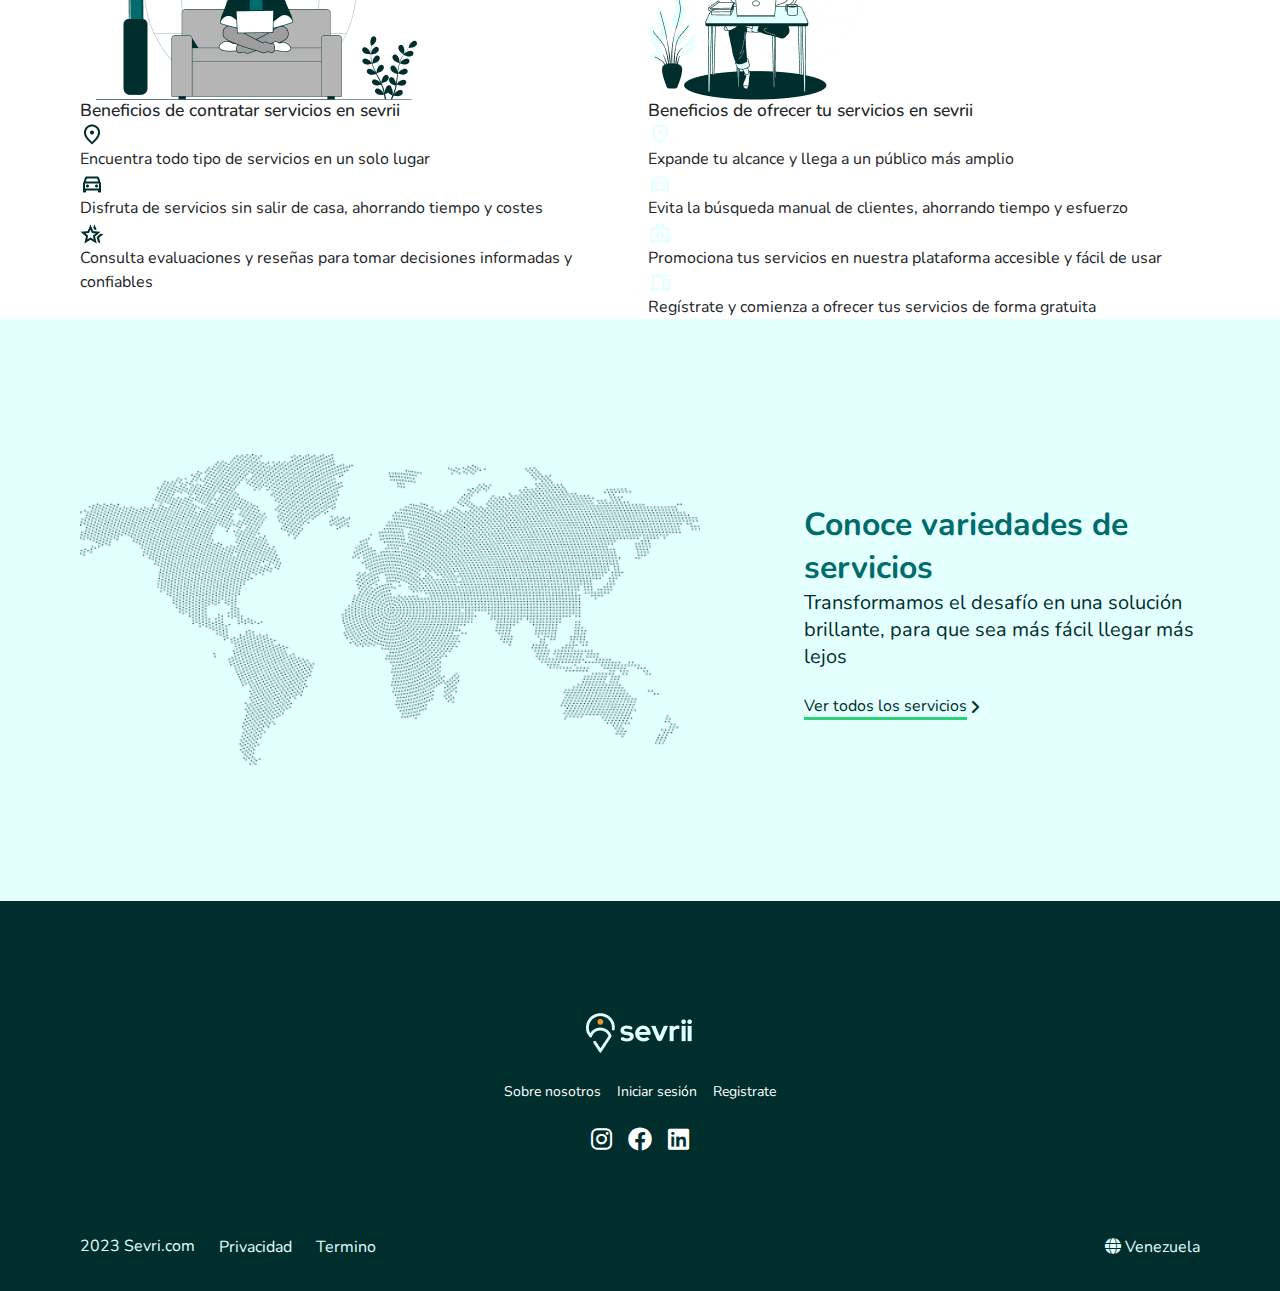
==== commit 3e2a316c: "update" ====
--- a/index.html
+++ b/index.html
@@ -78,11 +78,11 @@
                             <input type="search" placeholder="¿Qué servicios estás buscando hoy?">
                             <img src="assets/images/search/search.png" alt="">
                         </div>
-                        <div class="search_btn_1">
+                        <div class="search_btn_1 first_search">
                             <button class="btn_2">Buscar</button>
                         </div>
-                        <div class="search_btn_1">
-                            <button class="btn_3"><img src="assets/images/search/Filtro.png" alt=""> Filtros</button>
+                        <div class="search_btn_1 second_search">
+                            <button class="btn_3"><img src="assets/images/search/Filtro.png" alt=""> <span>Filtros</span></button>
                         </div>
                     </div>
                     <div class="search_carousel owl-carousel owl-theme">
@@ -178,9 +178,266 @@
                          <h3>Servicios financieros</h3>
                          <p>Encuentra el servicio ideal para tu negocio</p>
                     </div>
-                    <div class="service_box">
-                        <div class="row">
-                            <div class="col-md-3">
+                    <div class="desktop_view">
+                        <div class="service_box">
+                            <div class="row">
+                                <div class="col-md-3">
+                                    <div class="single_service">
+                                        <div class="service_header">
+                                            <div class="service_title_header">
+                                                <img src="assets/images/service/user.png" alt="">
+                                                <div class="service_title">
+                                                    <h4>Name perfil</h4>
+                                                    <p>text</p>
+                                                </div>
+                                            </div>
+                                            <a href="#" class="btn_4">Destacado</a>
+                                        </div>
+                                        <div class="service_image">
+                                             <img src="assets/images/service/service1.png" alt="">
+                                             <a href="#"><img src="assets/images/service/heart.png" alt=""></a>
+                                        </div>
+                                        <div class="service_info">
+                                            <div class="service_rating">
+                                                <i class="fas fa-star"></i>
+                                                <p>4.5</p>
+                                            </div>
+                                            <h3>Title Profesión</h3>
+                                            <p>Caracteristica con limitaciones de ahora mundo del todo</p>
+                                            <span>Punto Fijo, Falcón, Venezuela</span>
+                                            <div class="service_price">
+                                                <p>A partir de</p>
+                                                <h3>US$ 0,0</h3>
+                                            </div>
+                                        </div>
+                                    </div>
+                                </div>
+                                <div class="col-md-3">
+                                    <div class="single_service">
+                                        <div class="service_header">
+                                            <div class="service_title_header">
+                                                <img src="assets/images/service/user2.png" alt="">
+                                                <div class="service_title">
+                                                    <h4>Name perfil</h4>
+                                                    <p>text</p>
+                                                </div>
+                                            </div>
+                                            <a href="#" class="btn_4">Destacado</a>
+                                        </div>
+                                        <div class="service_image">
+                                             <img src="assets/images/service/service2.png" alt="">
+                                             <a href="#"><img src="assets/images/service/heart.png" alt=""></a>
+                                        </div>
+                                        <div class="service_info">
+                                            <div class="service_rating">
+                                                <i class="fas fa-star"></i>
+                                                <p>4.5</p>
+                                            </div>
+                                            <h3>Title Profesión</h3>
+                                            <p>Caracteristica con limitaciones de ahora mundo del todo</p>
+                                            <span>Punto Fijo, Falcón, Venezuela</span>
+                                            <div class="service_price">
+                                                <p>A partir de</p>
+                                                <h3>US$ 0,0</h3>
+                                            </div>
+                                        </div>
+                                    </div>
+                                </div>
+                                <div class="col-md-3">
+                                    <div class="single_service">
+                                        <div class="service_header">
+                                            <div class="service_title_header">
+                                                <img src="assets/images/service/user3.png" alt="">
+                                                <div class="service_title">
+                                                    <h4>Name perfil</h4>
+                                                    <p>text</p>
+                                                </div>
+                                            </div>
+                                            <a href="#" class="btn_4">Destacado</a>
+                                        </div>
+                                        <div class="service_image">
+                                             <img src="assets/images/service/service3.png" alt="">
+                                             <a href="#"><img src="assets/images/service/heart.png" alt=""></a>
+                                        </div>
+                                        <div class="service_info">
+                                            <div class="service_rating">
+                                                <i class="fas fa-star"></i>
+                                                <p>4.5</p>
+                                            </div>
+                                            <h3>Title Profesión</h3>
+                                            <p>Caracteristica con limitaciones de ahora mundo del todo</p>
+                                            <span>Punto Fijo, Falcón, Venezuela</span>
+                                            <div class="service_price">
+                                                <p>A partir de</p>
+                                                <h3>US$ 0,0</h3>
+                                            </div>
+                                        </div>
+                                    </div>
+                                </div>
+                                <div class="col-md-3">
+                                    <div class="single_service">
+                                        <div class="service_header">
+                                            <div class="service_title_header">
+                                                <img src="assets/images/service/user4.png" alt="">
+                                                <div class="service_title">
+                                                    <h4>Name perfil</h4>
+                                                    <p>text</p>
+                                                </div>
+                                            </div>
+                                            <a href="#" class="btn_4">Destacado</a>
+                                        </div>
+                                        <div class="service_image">
+                                             <img src="assets/images/service/service4.png" alt="">
+                                             <a href="#"><img src="assets/images/service/heart.png" alt=""></a>
+                                        </div>
+                                        <div class="service_info">
+                                            <div class="service_rating">
+                                                <i class="fas fa-star"></i>
+                                                <p>4.5</p>
+                                            </div>
+                                            <h3>Title Profesión</h3>
+                                            <p>Caracteristica con limitaciones de ahora mundo del todo</p>
+                                            <span>Punto Fijo, Falcón, Venezuela</span>
+                                            <div class="service_price">
+                                                <p>A partir de</p>
+                                                <h3>US$ 0,0</h3>
+                                            </div>
+                                        </div>
+                                    </div>
+                                </div>
+                                <div class="col-md-3">
+                                    <div class="single_service">
+                                        <div class="service_header">
+                                            <div class="service_title_header">
+                                                <img src="assets/images/service/user5.png" alt="">
+                                                <div class="service_title">
+                                                    <h4>Name perfil</h4>
+                                                    <p>text</p>
+                                                </div>
+                                            </div>
+                                            <a href="#" class="btn_4">Destacado</a>
+                                        </div>
+                                        <div class="service_image">
+                                             <img src="assets/images/service/service5.png" alt="">
+                                             <a href="#"><img src="assets/images/service/heart.png" alt=""></a>
+                                        </div>
+                                        <div class="service_info">
+                                            <div class="service_rating">
+                                                <i class="fas fa-star"></i>
+                                                <p>4.5</p>
+                                            </div>
+                                            <h3>Title Profesión</h3>
+                                            <p>Caracteristica con limitaciones de ahora mundo del todo</p>
+                                            <span>Punto Fijo, Falcón, Venezuela</span>
+                                            <div class="service_price">
+                                                <p>A partir de</p>
+                                                <h3>US$ 0,0</h3>
+                                            </div>
+                                        </div>
+                                    </div>
+                                </div>
+                                <div class="col-md-3">
+                                    <div class="single_service">
+                                        <div class="service_header">
+                                            <div class="service_title_header">
+                                                <img src="assets/images/service/user.png" alt="">
+                                                <div class="service_title">
+                                                    <h4>Name perfil</h4>
+                                                    <p>text</p>
+                                                </div>
+                                            </div>
+                                            <a href="#" class="btn_5">Top</a>
+                                        </div>
+                                        <div class="service_image">
+                                             <img src="assets/images/service/service6.png" alt="">
+                                             <a href="#"><img src="assets/images/service/heart.png" alt=""></a>
+                                        </div>
+                                        <div class="service_info">
+                                            <div class="service_rating">
+                                                <i class="fas fa-star"></i>
+                                                <p>4.5</p>
+                                            </div>
+                                            <h3>Title Profesión</h3>
+                                            <p>Caracteristica con limitaciones de ahora mundo del todo</p>
+                                            <span>Punto Fijo, Falcón, Venezuela</span>
+                                            <div class="service_price">
+                                                <p>A partir de</p>
+                                                <h3>US$ 0,0</h3>
+                                            </div>
+                                        </div>
+                                    </div>
+                                </div>
+                                <div class="col-md-3">
+                                    <div class="single_service">
+                                        <div class="service_header">
+                                            <div class="service_title_header">
+                                                <img src="assets/images/service/user.png" alt="">
+                                                <div class="service_title">
+                                                    <h4>Name perfil</h4>
+                                                    <p>text</p>
+                                                </div>
+                                            </div>
+                                            <a href="#" class="btn_5">Top</a>
+                                        </div>
+                                        <div class="service_image">
+                                             <img src="assets/images/service/service7.png" alt="">
+                                             <a href="#"><img src="assets/images/service/heart.png" alt=""></a>
+                                        </div>
+                                        <div class="service_info">
+                                            <div class="service_rating">
+                                                <i class="fas fa-star"></i>
+                                                <p>4.5</p>
+                                            </div>
+                                            <h3>Title Profesión</h3>
+                                            <p>Caracteristica con limitaciones de ahora mundo del todo</p>
+                                            <span>Punto Fijo, Falcón, Venezuela</span>
+                                            <div class="service_price">
+                                                <p>A partir de</p>
+                                                <h3>US$ 0,0</h3>
+                                            </div>
+                                        </div>
+                                    </div>
+                                </div>
+                                <div class="col-md-3">
+                                    <div class="single_service">
+                                        <div class="service_header">
+                                            <div class="service_title_header">
+                                                <img src="assets/images/service/user.png" alt="">
+                                                <div class="service_title">
+                                                    <h4>Name perfil</h4>
+                                                    <p>text</p>
+                                                </div>
+                                            </div>
+                                            <a href="#" class="btn_5">Top</a>
+                                        </div>
+                                        <div class="service_image">
+                                             <img src="assets/images/service/service8.png" alt="">
+                                             <a href="#"><img src="assets/images/service/heart.png" alt=""></a>
+                                        </div>
+                                        <div class="service_info">
+                                            <div class="service_rating">
+                                                <i class="fas fa-star"></i>
+                                                <p>4.5</p>
+                                            </div>
+                                            <h3>Title Profesión</h3>
+                                            <p>Caracteristica con limitaciones de ahora mundo del todo</p>
+                                            <span>Punto Fijo, Falcón, Venezuela</span>
+                                            <div class="service_price">
+                                                <p>A partir de</p>
+                                                <h3>US$ 0,0</h3>
+                                            </div>
+                                        </div>
+                                    </div>
+                                </div>
+                            </div>
+                            <div class="service_btn">
+                                <a href="#" class="btn_3">Ver todos <i class="fa-solid fa-arrow-right"></i></a>
+                            </div>
+                        </div>
+                    </div>
+                    <div class="mobile_view">
+                        <div class="service_box">
+                            <div class="service_mobile_carousel owl-carousel owl-theme">  
                                 <div class="single_service">
                                     <div class="service_header">
                                         <div class="service_title_header">
@@ -209,9 +466,7 @@
                                             <h3>US$ 0,0</h3>
                                         </div>
                                     </div>
-                                </div>
-                            </div>
-                            <div class="col-md-3">
+                                </div> 
                                 <div class="single_service">
                                     <div class="service_header">
                                         <div class="service_title_header">
@@ -240,9 +495,7 @@
                                             <h3>US$ 0,0</h3>
                                         </div>
                                     </div>
-                                </div>
-                            </div>
-                            <div class="col-md-3">
+                                </div> 
                                 <div class="single_service">
                                     <div class="service_header">
                                         <div class="service_title_header">
@@ -271,9 +524,7 @@
                                             <h3>US$ 0,0</h3>
                                         </div>
                                     </div>
-                                </div>
-                            </div>
-                            <div class="col-md-3">
+                                </div> 
                                 <div class="single_service">
                                     <div class="service_header">
                                         <div class="service_title_header">
@@ -302,9 +553,7 @@
                                             <h3>US$ 0,0</h3>
                                         </div>
                                     </div>
-                                </div>
-                            </div>
-                            <div class="col-md-3">
+                                </div> 
                                 <div class="single_service">
                                     <div class="service_header">
                                         <div class="service_title_header">
@@ -333,9 +582,7 @@
                                             <h3>US$ 0,0</h3>
                                         </div>
                                     </div>
-                                </div>
-                            </div>
-                            <div class="col-md-3">
+                                </div> 
                                 <div class="single_service">
                                     <div class="service_header">
                                         <div class="service_title_header">
@@ -364,9 +611,7 @@
                                             <h3>US$ 0,0</h3>
                                         </div>
                                     </div>
-                                </div>
-                            </div>
-                            <div class="col-md-3">
+                                </div> 
                                 <div class="single_service">
                                     <div class="service_header">
                                         <div class="service_title_header">
@@ -395,9 +640,7 @@
                                             <h3>US$ 0,0</h3>
                                         </div>
                                     </div>
-                                </div>
-                            </div>
-                            <div class="col-md-3">
+                                </div> 
                                 <div class="single_service">
                                     <div class="service_header">
                                         <div class="service_title_header">
@@ -429,6 +672,7 @@
                                 </div>
                             </div>
                         </div>
+                    </div>
                         <div class="service_btn">
                             <a href="#" class="btn_3">Ver todos <i class="fa-solid fa-arrow-right"></i></a>
                         </div>
@@ -444,9 +688,264 @@
                          <h3>Hogar</h3>
                          <p>Encuentra el servicio ideal para tu hogar</p>
                     </div>
-                    <div class="service_box">
-                        <div class="row">
-                            <div class="col-md-3">
+                    <div class="desktop_view">
+                        <div class="service_box">
+                            <div class="row">
+                                <div class="col-md-3">
+                                    <div class="single_service">
+                                        <div class="service_header">
+                                            <div class="service_title_header">
+                                                <img src="assets/images/service/user.png" alt="">
+                                                <div class="service_title">
+                                                    <h4>Name perfil</h4>
+                                                    <p>text</p>
+                                                </div>
+                                            </div>
+                                            <a href="#" class="btn_4">Destacado</a>
+                                        </div>
+                                        <div class="service_image">
+                                            <img src="assets/images/service/service9.png" alt="">
+                                            <a href="#"><img src="assets/images/service/heart.png" alt=""></a>
+                                        </div>
+                                        <div class="service_info">
+                                            <div class="service_rating">
+                                                <i class="fas fa-star"></i>
+                                                <p>4.5</p>
+                                            </div>
+                                            <h3>Title Profesión</h3>
+                                            <p>Caracteristica con limitaciones de ahora mundo del todo</p>
+                                            <span>Punto Fijo, Falcón, Venezuela</span>
+                                            <div class="service_price">
+                                                <p>A partir de</p>
+                                                <h3>US$ 0,0</h3>
+                                            </div>
+                                        </div>
+                                    </div>
+                                </div>
+                                <div class="col-md-3">
+                                    <div class="single_service">
+                                        <div class="service_header">
+                                            <div class="service_title_header">
+                                                <img src="assets/images/service/user2.png" alt="">
+                                                <div class="service_title">
+                                                    <h4>Name perfil</h4>
+                                                    <p>text</p>
+                                                </div>
+                                            </div>
+                                            <a href="#" class="btn_4">Destacado</a>
+                                        </div>
+                                        <div class="service_image">
+                                            <img src="assets/images/service/service10.png" alt="">
+                                            <a href="#"><img src="assets/images/service/heart.png" alt=""></a>
+                                        </div>
+                                        <div class="service_info">
+                                            <div class="service_rating">
+                                                <i class="fas fa-star"></i>
+                                                <p>4.5</p>
+                                            </div>
+                                            <h3>Title Profesión</h3>
+                                            <p>Caracteristica con limitaciones de ahora mundo del todo</p>
+                                            <span>Punto Fijo, Falcón, Venezuela</span>
+                                            <div class="service_price">
+                                                <p>A partir de</p>
+                                                <h3>US$ 0,0</h3>
+                                            </div>
+                                        </div>
+                                    </div>
+                                </div>
+                                <div class="col-md-3">
+                                    <div class="single_service">
+                                        <div class="service_header">
+                                            <div class="service_title_header">
+                                                <img src="assets/images/service/user3.png" alt="">
+                                                <div class="service_title">
+                                                    <h4>Name perfil</h4>
+                                                    <p>text</p>
+                                                </div>
+                                            </div>
+                                            <a href="#" class="btn_4">Destacado</a>
+                                        </div>
+                                        <div class="service_image">
+                                            <img src="assets/images/service/service11.png" alt="">
+                                            <a href="#"><img src="assets/images/service/heart.png" alt=""></a>
+                                        </div>
+                                        <div class="service_info">
+                                            <div class="service_rating">
+                                                <i class="fas fa-star"></i>
+                                                <p>4.5</p>
+                                            </div>
+                                            <h3>Title Profesión</h3>
+                                            <p>Caracteristica con limitaciones de ahora mundo del todo</p>
+                                            <span>Punto Fijo, Falcón, Venezuela</span>
+                                            <div class="service_price">
+                                                <p>A partir de</p>
+                                                <h3>US$ 0,0</h3>
+                                            </div>
+                                        </div>
+                                    </div>
+                                </div>
+                                <div class="col-md-3">
+                                    <div class="single_service">
+                                        <div class="service_header">
+                                            <div class="service_title_header">
+                                                <img src="assets/images/service/user4.png" alt="">
+                                                <div class="service_title">
+                                                    <h4>Name perfil</h4>
+                                                    <p>text</p>
+                                                </div>
+                                            </div>
+                                            <a href="#" class="btn_4">Destacado</a>
+                                        </div>
+                                        <div class="service_image">
+                                            <img src="assets/images/service/service12.png" alt="">
+                                            <a href="#"><img src="assets/images/service/heart.png" alt=""></a>
+                                        </div>
+                                        <div class="service_info">
+                                            <div class="service_rating">
+                                                <i class="fas fa-star"></i>
+                                                <p>4.5</p>
+                                            </div>
+                                            <h3>Title Profesión</h3>
+                                            <p>Caracteristica con limitaciones de ahora mundo del todo</p>
+                                            <span>Punto Fijo, Falcón, Venezuela</span>
+                                            <div class="service_price">
+                                                <p>A partir de</p>
+                                                <h3>US$ 0,0</h3>
+                                            </div>
+                                        </div>
+                                    </div>
+                                </div>
+                                <div class="col-md-3">
+                                    <div class="single_service">
+                                        <div class="service_header">
+                                            <div class="service_title_header">
+                                                <img src="assets/images/service/user5.png" alt="">
+                                                <div class="service_title">
+                                                    <h4>Name perfil</h4>
+                                                    <p>text</p>
+                                                </div>
+                                            </div>
+                                            <a href="#" class="btn_5">Top</a>
+                                        </div>
+                                        <div class="service_image">
+                                            <img src="assets/images/service/service13.png" alt="">
+                                            <a href="#"><img src="assets/images/service/heart.png" alt=""></a>
+                                        </div>
+                                        <div class="service_info">
+                                            <div class="service_rating">
+                                                <i class="fas fa-star"></i>
+                                                <p>4.5</p>
+                                            </div>
+                                            <h3>Title Profesión</h3>
+                                            <p>Caracteristica con limitaciones de ahora mundo del todo</p>
+                                            <span>Punto Fijo, Falcón, Venezuela</span>
+                                            <div class="service_price">
+                                                <p>A partir de</p>
+                                                <h3>US$ 0,0</h3>
+                                            </div>
+                                        </div>
+                                    </div>
+                                </div>
+                                <div class="col-md-3">
+                                    <div class="single_service">
+                                        <div class="service_header">
+                                            <div class="service_title_header">
+                                                <img src="assets/images/service/user.png" alt="">
+                                                <div class="service_title">
+                                                    <h4>Name perfil</h4>
+                                                    <p>text</p>
+                                                </div>
+                                            </div>
+                                            <a href="#" class="btn_5">Top</a>
+                                        </div>
+                                        <div class="service_image">
+                                            <img src="assets/images/service/service14.png" alt="">
+                                            <a href="#"><img src="assets/images/service/heart.png" alt=""></a>
+                                        </div>
+                                        <div class="service_info">
+                                            <div class="service_rating">
+                                                <i class="fas fa-star"></i>
+                                                <p>4.5</p>
+                                            </div>
+                                            <h3>Title Profesión</h3>
+                                            <p>Caracteristica con limitaciones de ahora mundo del todo</p>
+                                            <span>Punto Fijo, Falcón, Venezuela</span>
+                                            <div class="service_price">
+                                                <p>A partir de</p>
+                                                <h3>US$ 0,0</h3>
+                                            </div>
+                                        </div>
+                                    </div>
+                                </div>
+                                <div class="col-md-3">
+                                    <div class="single_service">
+                                        <div class="service_header">
+                                            <div class="service_title_header">
+                                                <img src="assets/images/service/user.png" alt="">
+                                                <div class="service_title">
+                                                    <h4>Name perfil</h4>
+                                                    <p>text</p>
+                                                </div>
+                                            </div> 
+                                        </div>
+                                        <div class="service_image">
+                                            <img src="assets/images/service/service15.png" alt="">
+                                            <a href="#"><img src="assets/images/service/heart.png" alt=""></a>
+                                        </div>
+                                        <div class="service_info">
+                                            <div class="service_rating">
+                                                <i class="fas fa-star"></i>
+                                                <p>4.5</p>
+                                            </div>
+                                            <h3>Title Profesión</h3>
+                                            <p>Caracteristica con limitaciones de ahora mundo del todo</p>
+                                            <span>Punto Fijo, Falcón, Venezuela</span>
+                                            <div class="service_price">
+                                                <p>A partir de</p>
+                                                <h3>US$ 0,0</h3>
+                                            </div>
+                                        </div>
+                                    </div>
+                                </div>
+                                <div class="col-md-3">
+                                    <div class="single_service">
+                                        <div class="service_header">
+                                            <div class="service_title_header">
+                                                <img src="assets/images/service/user.png" alt="">
+                                                <div class="service_title">
+                                                    <h4>Name perfil</h4>
+                                                    <p>text</p>
+                                                </div>
+                                            </div> 
+                                        </div>
+                                        <div class="service_image">
+                                            <img src="assets/images/service/service16.png" alt="">
+                                            <a href="#"><img src="assets/images/service/heart.png" alt=""></a>
+                                        </div>
+                                        <div class="service_info">
+                                            <div class="service_rating">
+                                                <i class="fas fa-star"></i>
+                                                <p>4.5</p>
+                                            </div>
+                                            <h3>Title Profesión</h3>
+                                            <p>Caracteristica con limitaciones de ahora mundo del todo</p>
+                                            <span>Punto Fijo, Falcón, Venezuela</span>
+                                            <div class="service_price">
+                                                <p>A partir de</p>
+                                                <h3>US$ 0,0</h3>
+                                            </div>
+                                        </div>
+                                    </div>
+                                </div>
+                            </div>
+                            <div class="service_btn">
+                                <a href="#" class="btn_3">Ver todos <i class="fa-solid fa-arrow-right"></i></a>
+                            </div>
+                        </div>
+                    </div>
+                    <div class="mobile_view">
+                        <div class="service_box">
+                            <div class="service_mobile_carousel owl-carousel owl-theme"> 
                                 <div class="single_service">
                                     <div class="service_header">
                                         <div class="service_title_header">
@@ -475,9 +974,7 @@
                                             <h3>US$ 0,0</h3>
                                         </div>
                                     </div>
-                                </div>
-                            </div>
-                            <div class="col-md-3">
+                                </div> 
                                 <div class="single_service">
                                     <div class="service_header">
                                         <div class="service_title_header">
@@ -506,9 +1003,7 @@
                                             <h3>US$ 0,0</h3>
                                         </div>
                                     </div>
-                                </div>
-                            </div>
-                            <div class="col-md-3">
+                                </div> 
                                 <div class="single_service">
                                     <div class="service_header">
                                         <div class="service_title_header">
@@ -537,9 +1032,7 @@
                                             <h3>US$ 0,0</h3>
                                         </div>
                                     </div>
-                                </div>
-                            </div>
-                            <div class="col-md-3">
+                                </div> 
                                 <div class="single_service">
                                     <div class="service_header">
                                         <div class="service_title_header">
@@ -568,9 +1061,7 @@
                                             <h3>US$ 0,0</h3>
                                         </div>
                                     </div>
-                                </div>
-                            </div>
-                            <div class="col-md-3">
+                                </div> 
                                 <div class="single_service">
                                     <div class="service_header">
                                         <div class="service_title_header">
@@ -599,9 +1090,7 @@
                                             <h3>US$ 0,0</h3>
                                         </div>
                                     </div>
-                                </div>
-                            </div>
-                            <div class="col-md-3">
+                                </div> 
                                 <div class="single_service">
                                     <div class="service_header">
                                         <div class="service_title_header">
@@ -630,9 +1119,7 @@
                                             <h3>US$ 0,0</h3>
                                         </div>
                                     </div>
-                                </div>
-                            </div>
-                            <div class="col-md-3">
+                                </div> 
                                 <div class="single_service">
                                     <div class="service_header">
                                         <div class="service_title_header">
@@ -660,9 +1147,7 @@
                                             <h3>US$ 0,0</h3>
                                         </div>
                                     </div>
-                                </div>
-                            </div>
-                            <div class="col-md-3">
+                                </div> 
                                 <div class="single_service">
                                     <div class="service_header">
                                         <div class="service_title_header">
@@ -692,9 +1177,6 @@
                                     </div>
                                 </div>
                             </div>
-                        </div>
-                        <div class="service_btn">
-                            <a href="#" class="btn_3">Ver todos <i class="fa-solid fa-arrow-right"></i></a>
                         </div>
                     </div>
                 </div>
@@ -708,258 +1190,500 @@
                          <h3>Transporte</h3>
                          <p>Encuentra el servicio ideal Para trasladarte</p>
                     </div>
-                    <div class="service_box">
-                        <div class="row">
-                            <div class="col-md-3">
-                                <div class="single_service">
-                                    <div class="service_header">
-                                        <div class="service_title_header">
-                                            <img src="assets/images/service/user.png" alt="">
-                                            <div class="service_title">
-                                                <h4>Name perfil</h4>
-                                                <p>text</p>
-                                            </div>
-                                        </div>
-                                        <a href="#" class="btn_4">Destacado</a>
-                                    </div>
-                                    <div class="service_image">
-                                         <img src="assets/images/service/service17.png" alt="">
-                                         <a href="#"><img src="assets/images/service/heart.png" alt=""></a>
-                                    </div>
-                                    <div class="service_info">
-                                        <div class="service_rating">
-                                            <i class="fas fa-star"></i>
-                                            <p>4.5</p>
-                                        </div>
-                                        <h3>Title Profesión</h3>
-                                        <p>Caracteristica con limitaciones de ahora mundo del todo</p>
-                                        <span>Punto Fijo, Falcón, Venezuela</span>
-                                        <div class="service_price">
-                                            <p>A partir de</p>
-                                            <h3>US$ 0,0</h3>
+                    <div class="desktop_view">
+                        <div class="service_box">
+                            <div class="row">
+                                <div class="col-md-3">
+                                    <div class="single_service">
+                                        <div class="service_header">
+                                            <div class="service_title_header">
+                                                <img src="assets/images/service/user.png" alt="">
+                                                <div class="service_title">
+                                                    <h4>Name perfil</h4>
+                                                    <p>text</p>
+                                                </div>
+                                            </div>
+                                            <a href="#" class="btn_4">Destacado</a>
+                                        </div>
+                                        <div class="service_image">
+                                            <img src="assets/images/service/service17.png" alt="">
+                                            <a href="#"><img src="assets/images/service/heart.png" alt=""></a>
+                                        </div>
+                                        <div class="service_info">
+                                            <div class="service_rating">
+                                                <i class="fas fa-star"></i>
+                                                <p>4.5</p>
+                                            </div>
+                                            <h3>Title Profesión</h3>
+                                            <p>Caracteristica con limitaciones de ahora mundo del todo</p>
+                                            <span>Punto Fijo, Falcón, Venezuela</span>
+                                            <div class="service_price">
+                                                <p>A partir de</p>
+                                                <h3>US$ 0,0</h3>
+                                            </div>
+                                        </div>
+                                    </div>
+                                </div>
+                                <div class="col-md-3">
+                                    <div class="single_service">
+                                        <div class="service_header">
+                                            <div class="service_title_header">
+                                                <img src="assets/images/service/user2.png" alt="">
+                                                <div class="service_title">
+                                                    <h4>Name perfil</h4>
+                                                    <p>text</p>
+                                                </div>
+                                            </div>
+                                            <a href="#" class="btn_4">Destacado</a>
+                                        </div>
+                                        <div class="service_image">
+                                            <img src="assets/images/service/service18.png" alt="">
+                                            <a href="#"><img src="assets/images/service/heart.png" alt=""></a>
+                                        </div>
+                                        <div class="service_info">
+                                            <div class="service_rating">
+                                                <i class="fas fa-star"></i>
+                                                <p>4.5</p>
+                                            </div>
+                                            <h3>Title Profesión</h3>
+                                            <p>Caracteristica con limitaciones de ahora mundo del todo</p>
+                                            <span>Punto Fijo, Falcón, Venezuela</span>
+                                            <div class="service_price">
+                                                <p>A partir de</p>
+                                                <h3>US$ 0,0</h3>
+                                            </div>
+                                        </div>
+                                    </div>
+                                </div>
+                                <div class="col-md-3">
+                                    <div class="single_service">
+                                        <div class="service_header">
+                                            <div class="service_title_header">
+                                                <img src="assets/images/service/user3.png" alt="">
+                                                <div class="service_title">
+                                                    <h4>Name perfil</h4>
+                                                    <p>text</p>
+                                                </div>
+                                            </div>
+                                            <a href="#" class="btn_4">Destacado</a>
+                                        </div>
+                                        <div class="service_image">
+                                            <img src="assets/images/service/service19.png" alt="">
+                                            <a href="#"><img src="assets/images/service/heart.png" alt=""></a>
+                                        </div>
+                                        <div class="service_info">
+                                            <div class="service_rating">
+                                                <i class="fas fa-star"></i>
+                                                <p>4.5</p>
+                                            </div>
+                                            <h3>Title Profesión</h3>
+                                            <p>Caracteristica con limitaciones de ahora mundo del todo</p>
+                                            <span>Punto Fijo, Falcón, Venezuela</span>
+                                            <div class="service_price">
+                                                <p>A partir de</p>
+                                                <h3>US$ 0,0</h3>
+                                            </div>
+                                        </div>
+                                    </div>
+                                </div>
+                                <div class="col-md-3">
+                                    <div class="single_service">
+                                        <div class="service_header">
+                                            <div class="service_title_header">
+                                                <img src="assets/images/service/user4.png" alt="">
+                                                <div class="service_title">
+                                                    <h4>Name perfil</h4>
+                                                    <p>text</p>
+                                                </div>
+                                            </div>
+                                            <a href="#" class="btn_4">Destacado</a>
+                                        </div>
+                                        <div class="service_image">
+                                            <img src="assets/images/service/service20.png" alt="">
+                                            <a href="#"><img src="assets/images/service/heart.png" alt=""></a>
+                                        </div>
+                                        <div class="service_info">
+                                            <div class="service_rating">
+                                                <i class="fas fa-star"></i>
+                                                <p>4.5</p>
+                                            </div>
+                                            <h3>Title Profesión</h3>
+                                            <p>Caracteristica con limitaciones de ahora mundo del todo</p>
+                                            <span>Punto Fijo, Falcón, Venezuela</span>
+                                            <div class="service_price">
+                                                <p>A partir de</p>
+                                                <h3>US$ 0,0</h3>
+                                            </div>
+                                        </div>
+                                    </div>
+                                </div>
+                                <div class="col-md-3">
+                                    <div class="single_service">
+                                        <div class="service_header">
+                                            <div class="service_title_header">
+                                                <img src="assets/images/service/user5.png" alt="">
+                                                <div class="service_title">
+                                                    <h4>Name perfil</h4>
+                                                    <p>text</p>
+                                                </div>
+                                            </div>
+                                            <a href="#" class="btn_4">Destacado</a>
+                                        </div>
+                                        <div class="service_image">
+                                            <img src="assets/images/service/service21.png" alt="">
+                                            <a href="#"><img src="assets/images/service/heart.png" alt=""></a>
+                                        </div>
+                                        <div class="service_info">
+                                            <div class="service_rating">
+                                                <i class="fas fa-star"></i>
+                                                <p>4.5</p>
+                                            </div>
+                                            <h3>Title Profesión</h3>
+                                            <p>Caracteristica con limitaciones de ahora mundo del todo</p>
+                                            <span>Punto Fijo, Falcón, Venezuela</span>
+                                            <div class="service_price">
+                                                <p>A partir de</p>
+                                                <h3>US$ 0,0</h3>
+                                            </div>
+                                        </div>
+                                    </div>
+                                </div>
+                                <div class="col-md-3">
+                                    <div class="single_service">
+                                        <div class="service_header">
+                                            <div class="service_title_header">
+                                                <img src="assets/images/service/user.png" alt="">
+                                                <div class="service_title">
+                                                    <h4>Name perfil</h4>
+                                                    <p>text</p>
+                                                </div>
+                                            </div>
+                                            <a href="#" class="btn_4">Destacado</a>
+                                        </div>
+                                        <div class="service_image">
+                                            <img src="assets/images/service/service22.png" alt="">
+                                            <a href="#"><img src="assets/images/service/heart.png" alt=""></a>
+                                        </div>
+                                        <div class="service_info">
+                                            <div class="service_rating">
+                                                <i class="fas fa-star"></i>
+                                                <p>4.5</p>
+                                            </div>
+                                            <h3>Title Profesión</h3>
+                                            <p>Caracteristica con limitaciones de ahora mundo del todo</p>
+                                            <span>Punto Fijo, Falcón, Venezuela</span>
+                                            <div class="service_price">
+                                                <p>A partir de</p>
+                                                <h3>US$ 0,0</h3>
+                                            </div>
+                                        </div>
+                                    </div>
+                                </div>
+                                <div class="col-md-3">
+                                    <div class="single_service">
+                                        <div class="service_header">
+                                            <div class="service_title_header">
+                                                <img src="assets/images/service/user.png" alt="">
+                                                <div class="service_title">
+                                                    <h4>Name perfil</h4>
+                                                    <p>text</p>
+                                                </div>
+                                            </div>
+                                            <a href="#" class="btn_5">Top</a>
+                                        </div>
+                                        <div class="service_image">
+                                            <img src="assets/images/service/service23.png" alt="">
+                                            <a href="#"><img src="assets/images/service/heart.png" alt=""></a>
+                                        </div>
+                                        <div class="service_info">
+                                            <div class="service_rating">
+                                                <i class="fas fa-star"></i>
+                                                <p>4.5</p>
+                                            </div>
+                                            <h3>Title Profesión</h3>
+                                            <p>Caracteristica con limitaciones de ahora mundo del todo</p>
+                                            <span>Punto Fijo, Falcón, Venezuela</span>
+                                            <div class="service_price">
+                                                <p>A partir de</p>
+                                                <h3>US$ 0,0</h3>
+                                            </div>
+                                        </div>
+                                    </div>
+                                </div>
+                                <div class="col-md-3">
+                                    <div class="single_service">
+                                        <div class="service_header">
+                                            <div class="service_title_header">
+                                                <img src="assets/images/service/user.png" alt="">
+                                                <div class="service_title">
+                                                    <h4>Name perfil</h4>
+                                                    <p>text</p>
+                                                </div>
+                                            </div> 
+                                        </div>
+                                        <div class="service_image">
+                                            <img src="assets/images/service/service24.png" alt="">
+                                            <a href="#"><img src="assets/images/service/heart.png" alt=""></a>
+                                        </div>
+                                        <div class="service_info">
+                                            <div class="service_rating">
+                                                <i class="fas fa-star"></i>
+                                                <p>4.5</p>
+                                            </div>
+                                            <h3>Title Profesión</h3>
+                                            <p>Caracteristica con limitaciones de ahora mundo del todo</p>
+                                            <span>Punto Fijo, Falcón, Venezuela</span>
+                                            <div class="service_price">
+                                                <p>A partir de</p>
+                                                <h3>US$ 0,0</h3>
+                                            </div>
                                         </div>
                                     </div>
                                 </div>
                             </div>
-                            <div class="col-md-3">
-                                <div class="single_service">
-                                    <div class="service_header">
-                                        <div class="service_title_header">
-                                            <img src="assets/images/service/user2.png" alt="">
-                                            <div class="service_title">
-                                                <h4>Name perfil</h4>
-                                                <p>text</p>
-                                            </div>
-                                        </div>
-                                        <a href="#" class="btn_4">Destacado</a>
-                                    </div>
-                                    <div class="service_image">
-                                         <img src="assets/images/service/service18.png" alt="">
-                                         <a href="#"><img src="assets/images/service/heart.png" alt=""></a>
-                                    </div>
-                                    <div class="service_info">
-                                        <div class="service_rating">
-                                            <i class="fas fa-star"></i>
-                                            <p>4.5</p>
-                                        </div>
-                                        <h3>Title Profesión</h3>
-                                        <p>Caracteristica con limitaciones de ahora mundo del todo</p>
-                                        <span>Punto Fijo, Falcón, Venezuela</span>
-                                        <div class="service_price">
-                                            <p>A partir de</p>
-                                            <h3>US$ 0,0</h3>
-                                        </div>
-                                    </div>
-                                </div>
-                            </div>
-                            <div class="col-md-3">
-                                <div class="single_service">
-                                    <div class="service_header">
-                                        <div class="service_title_header">
-                                            <img src="assets/images/service/user3.png" alt="">
-                                            <div class="service_title">
-                                                <h4>Name perfil</h4>
-                                                <p>text</p>
-                                            </div>
-                                        </div>
-                                        <a href="#" class="btn_4">Destacado</a>
-                                    </div>
-                                    <div class="service_image">
-                                         <img src="assets/images/service/service19.png" alt="">
-                                         <a href="#"><img src="assets/images/service/heart.png" alt=""></a>
-                                    </div>
-                                    <div class="service_info">
-                                        <div class="service_rating">
-                                            <i class="fas fa-star"></i>
-                                            <p>4.5</p>
-                                        </div>
-                                        <h3>Title Profesión</h3>
-                                        <p>Caracteristica con limitaciones de ahora mundo del todo</p>
-                                        <span>Punto Fijo, Falcón, Venezuela</span>
-                                        <div class="service_price">
-                                            <p>A partir de</p>
-                                            <h3>US$ 0,0</h3>
-                                        </div>
-                                    </div>
-                                </div>
-                            </div>
-                            <div class="col-md-3">
-                                <div class="single_service">
-                                    <div class="service_header">
-                                        <div class="service_title_header">
-                                            <img src="assets/images/service/user4.png" alt="">
-                                            <div class="service_title">
-                                                <h4>Name perfil</h4>
-                                                <p>text</p>
-                                            </div>
-                                        </div>
-                                        <a href="#" class="btn_4">Destacado</a>
-                                    </div>
-                                    <div class="service_image">
-                                         <img src="assets/images/service/service20.png" alt="">
-                                         <a href="#"><img src="assets/images/service/heart.png" alt=""></a>
-                                    </div>
-                                    <div class="service_info">
-                                        <div class="service_rating">
-                                            <i class="fas fa-star"></i>
-                                            <p>4.5</p>
-                                        </div>
-                                        <h3>Title Profesión</h3>
-                                        <p>Caracteristica con limitaciones de ahora mundo del todo</p>
-                                        <span>Punto Fijo, Falcón, Venezuela</span>
-                                        <div class="service_price">
-                                            <p>A partir de</p>
-                                            <h3>US$ 0,0</h3>
-                                        </div>
-                                    </div>
-                                </div>
-                            </div>
-                            <div class="col-md-3">
-                                <div class="single_service">
-                                    <div class="service_header">
-                                        <div class="service_title_header">
-                                            <img src="assets/images/service/user5.png" alt="">
-                                            <div class="service_title">
-                                                <h4>Name perfil</h4>
-                                                <p>text</p>
-                                            </div>
-                                        </div>
-                                        <a href="#" class="btn_4">Destacado</a>
-                                    </div>
-                                    <div class="service_image">
-                                         <img src="assets/images/service/service21.png" alt="">
-                                         <a href="#"><img src="assets/images/service/heart.png" alt=""></a>
-                                    </div>
-                                    <div class="service_info">
-                                        <div class="service_rating">
-                                            <i class="fas fa-star"></i>
-                                            <p>4.5</p>
-                                        </div>
-                                        <h3>Title Profesión</h3>
-                                        <p>Caracteristica con limitaciones de ahora mundo del todo</p>
-                                        <span>Punto Fijo, Falcón, Venezuela</span>
-                                        <div class="service_price">
-                                            <p>A partir de</p>
-                                            <h3>US$ 0,0</h3>
-                                        </div>
-                                    </div>
-                                </div>
-                            </div>
-                            <div class="col-md-3">
-                                <div class="single_service">
-                                    <div class="service_header">
-                                        <div class="service_title_header">
-                                            <img src="assets/images/service/user.png" alt="">
-                                            <div class="service_title">
-                                                <h4>Name perfil</h4>
-                                                <p>text</p>
-                                            </div>
-                                        </div>
-                                        <a href="#" class="btn_4">Destacado</a>
-                                    </div>
-                                    <div class="service_image">
-                                         <img src="assets/images/service/service22.png" alt="">
-                                         <a href="#"><img src="assets/images/service/heart.png" alt=""></a>
-                                    </div>
-                                    <div class="service_info">
-                                        <div class="service_rating">
-                                            <i class="fas fa-star"></i>
-                                            <p>4.5</p>
-                                        </div>
-                                        <h3>Title Profesión</h3>
-                                        <p>Caracteristica con limitaciones de ahora mundo del todo</p>
-                                        <span>Punto Fijo, Falcón, Venezuela</span>
-                                        <div class="service_price">
-                                            <p>A partir de</p>
-                                            <h3>US$ 0,0</h3>
-                                        </div>
-                                    </div>
-                                </div>
-                            </div>
-                            <div class="col-md-3">
-                                <div class="single_service">
-                                    <div class="service_header">
-                                        <div class="service_title_header">
-                                            <img src="assets/images/service/user.png" alt="">
-                                            <div class="service_title">
-                                                <h4>Name perfil</h4>
-                                                <p>text</p>
-                                            </div>
-                                        </div>
-                                        <a href="#" class="btn_5">Top</a>
-                                    </div>
-                                    <div class="service_image">
-                                         <img src="assets/images/service/service23.png" alt="">
-                                         <a href="#"><img src="assets/images/service/heart.png" alt=""></a>
-                                    </div>
-                                    <div class="service_info">
-                                        <div class="service_rating">
-                                            <i class="fas fa-star"></i>
-                                            <p>4.5</p>
-                                        </div>
-                                        <h3>Title Profesión</h3>
-                                        <p>Caracteristica con limitaciones de ahora mundo del todo</p>
-                                        <span>Punto Fijo, Falcón, Venezuela</span>
-                                        <div class="service_price">
-                                            <p>A partir de</p>
-                                            <h3>US$ 0,0</h3>
-                                        </div>
-                                    </div>
-                                </div>
-                            </div>
-                            <div class="col-md-3">
-                                <div class="single_service">
-                                    <div class="service_header">
-                                        <div class="service_title_header">
-                                            <img src="assets/images/service/user.png" alt="">
-                                            <div class="service_title">
-                                                <h4>Name perfil</h4>
-                                                <p>text</p>
-                                            </div>
-                                        </div> 
-                                    </div>
-                                    <div class="service_image">
-                                         <img src="assets/images/service/service24.png" alt="">
-                                         <a href="#"><img src="assets/images/service/heart.png" alt=""></a>
-                                    </div>
-                                    <div class="service_info">
-                                        <div class="service_rating">
-                                            <i class="fas fa-star"></i>
-                                            <p>4.5</p>
-                                        </div>
-                                        <h3>Title Profesión</h3>
-                                        <p>Caracteristica con limitaciones de ahora mundo del todo</p>
-                                        <span>Punto Fijo, Falcón, Venezuela</span>
-                                        <div class="service_price">
-                                            <p>A partir de</p>
-                                            <h3>US$ 0,0</h3>
-                                        </div>
-                                    </div>
-                                </div>
+                            <div class="service_btn">
+                                <a href="#" class="btn_3">Ver todos <i class="fa-solid fa-arrow-right"></i></a>
                             </div>
                         </div>
-                        <div class="service_btn">
-                            <a href="#" class="btn_3">Ver todos <i class="fa-solid fa-arrow-right"></i></a>
+                    </div>
+                    <div class="mobile_view">
+                        <div class="service_box">
+                            <div class="service_mobile_carousel owl-carousel owl-theme"> 
+                                <div class="single_service">
+                                    <div class="service_header">
+                                        <div class="service_title_header">
+                                            <img src="assets/images/service/user.png" alt="">
+                                            <div class="service_title">
+                                                <h4>Name perfil</h4>
+                                                <p>text</p>
+                                            </div>
+                                        </div>
+                                        <a href="#" class="btn_4">Destacado</a>
+                                    </div>
+                                    <div class="service_image">
+                                        <img src="assets/images/service/service17.png" alt="">
+                                        <a href="#"><img src="assets/images/service/heart.png" alt=""></a>
+                                    </div>
+                                    <div class="service_info">
+                                        <div class="service_rating">
+                                            <i class="fas fa-star"></i>
+                                            <p>4.5</p>
+                                        </div>
+                                        <h3>Title Profesión</h3>
+                                        <p>Caracteristica con limitaciones de ahora mundo del todo</p>
+                                        <span>Punto Fijo, Falcón, Venezuela</span>
+                                        <div class="service_price">
+                                            <p>A partir de</p>
+                                            <h3>US$ 0,0</h3>
+                                        </div>
+                                    </div>
+                                </div> 
+                                <div class="single_service">
+                                    <div class="service_header">
+                                        <div class="service_title_header">
+                                            <img src="assets/images/service/user2.png" alt="">
+                                            <div class="service_title">
+                                                <h4>Name perfil</h4>
+                                                <p>text</p>
+                                            </div>
+                                        </div>
+                                        <a href="#" class="btn_4">Destacado</a>
+                                    </div>
+                                    <div class="service_image">
+                                        <img src="assets/images/service/service18.png" alt="">
+                                        <a href="#"><img src="assets/images/service/heart.png" alt=""></a>
+                                    </div>
+                                    <div class="service_info">
+                                        <div class="service_rating">
+                                            <i class="fas fa-star"></i>
+                                            <p>4.5</p>
+                                        </div>
+                                        <h3>Title Profesión</h3>
+                                        <p>Caracteristica con limitaciones de ahora mundo del todo</p>
+                                        <span>Punto Fijo, Falcón, Venezuela</span>
+                                        <div class="service_price">
+                                            <p>A partir de</p>
+                                            <h3>US$ 0,0</h3>
+                                        </div>
+                                    </div>
+                                </div> 
+                                <div class="single_service">
+                                    <div class="service_header">
+                                        <div class="service_title_header">
+                                            <img src="assets/images/service/user3.png" alt="">
+                                            <div class="service_title">
+                                                <h4>Name perfil</h4>
+                                                <p>text</p>
+                                            </div>
+                                        </div>
+                                        <a href="#" class="btn_4">Destacado</a>
+                                    </div>
+                                    <div class="service_image">
+                                        <img src="assets/images/service/service19.png" alt="">
+                                        <a href="#"><img src="assets/images/service/heart.png" alt=""></a>
+                                    </div>
+                                    <div class="service_info">
+                                        <div class="service_rating">
+                                            <i class="fas fa-star"></i>
+                                            <p>4.5</p>
+                                        </div>
+                                        <h3>Title Profesión</h3>
+                                        <p>Caracteristica con limitaciones de ahora mundo del todo</p>
+                                        <span>Punto Fijo, Falcón, Venezuela</span>
+                                        <div class="service_price">
+                                            <p>A partir de</p>
+                                            <h3>US$ 0,0</h3>
+                                        </div>
+                                    </div>
+                                </div> 
+                                <div class="single_service">
+                                    <div class="service_header">
+                                        <div class="service_title_header">
+                                            <img src="assets/images/service/user4.png" alt="">
+                                            <div class="service_title">
+                                                <h4>Name perfil</h4>
+                                                <p>text</p>
+                                            </div>
+                                        </div>
+                                        <a href="#" class="btn_4">Destacado</a>
+                                    </div>
+                                    <div class="service_image">
+                                        <img src="assets/images/service/service20.png" alt="">
+                                        <a href="#"><img src="assets/images/service/heart.png" alt=""></a>
+                                    </div>
+                                    <div class="service_info">
+                                        <div class="service_rating">
+                                            <i class="fas fa-star"></i>
+                                            <p>4.5</p>
+                                        </div>
+                                        <h3>Title Profesión</h3>
+                                        <p>Caracteristica con limitaciones de ahora mundo del todo</p>
+                                        <span>Punto Fijo, Falcón, Venezuela</span>
+                                        <div class="service_price">
+                                            <p>A partir de</p>
+                                            <h3>US$ 0,0</h3>
+                                        </div>
+                                    </div>
+                                </div> 
+                                <div class="single_service">
+                                    <div class="service_header">
+                                        <div class="service_title_header">
+                                            <img src="assets/images/service/user5.png" alt="">
+                                            <div class="service_title">
+                                                <h4>Name perfil</h4>
+                                                <p>text</p>
+                                            </div>
+                                        </div>
+                                        <a href="#" class="btn_4">Destacado</a>
+                                    </div>
+                                    <div class="service_image">
+                                        <img src="assets/images/service/service21.png" alt="">
+                                        <a href="#"><img src="assets/images/service/heart.png" alt=""></a>
+                                    </div>
+                                    <div class="service_info">
+                                        <div class="service_rating">
+                                            <i class="fas fa-star"></i>
+                                            <p>4.5</p>
+                                        </div>
+                                        <h3>Title Profesión</h3>
+                                        <p>Caracteristica con limitaciones de ahora mundo del todo</p>
+                                        <span>Punto Fijo, Falcón, Venezuela</span>
+                                        <div class="service_price">
+                                            <p>A partir de</p>
+                                            <h3>US$ 0,0</h3>
+                                        </div>
+                                    </div>
+                                </div> 
+                                <div class="single_service">
+                                    <div class="service_header">
+                                        <div class="service_title_header">
+                                            <img src="assets/images/service/user.png" alt="">
+                                            <div class="service_title">
+                                                <h4>Name perfil</h4>
+                                                <p>text</p>
+                                            </div>
+                                        </div>
+                                        <a href="#" class="btn_4">Destacado</a>
+                                    </div>
+                                    <div class="service_image">
+                                        <img src="assets/images/service/service22.png" alt="">
+                                        <a href="#"><img src="assets/images/service/heart.png" alt=""></a>
+                                    </div>
+                                    <div class="service_info">
+                                        <div class="service_rating">
+                                            <i class="fas fa-star"></i>
+                                            <p>4.5</p>
+                                        </div>
+                                        <h3>Title Profesión</h3>
+                                        <p>Caracteristica con limitaciones de ahora mundo del todo</p>
+                                        <span>Punto Fijo, Falcón, Venezuela</span>
+                                        <div class="service_price">
+                                            <p>A partir de</p>
+                                            <h3>US$ 0,0</h3>
+                                        </div>
+                                    </div>
+                                </div> 
+                                <div class="single_service">
+                                    <div class="service_header">
+                                        <div class="service_title_header">
+                                            <img src="assets/images/service/user.png" alt="">
+                                            <div class="service_title">
+                                                <h4>Name perfil</h4>
+                                                <p>text</p>
+                                            </div>
+                                        </div>
+                                        <a href="#" class="btn_5">Top</a>
+                                    </div>
+                                    <div class="service_image">
+                                        <img src="assets/images/service/service23.png" alt="">
+                                        <a href="#"><img src="assets/images/service/heart.png" alt=""></a>
+                                    </div>
+                                    <div class="service_info">
+                                        <div class="service_rating">
+                                            <i class="fas fa-star"></i>
+                                            <p>4.5</p>
+                                        </div>
+                                        <h3>Title Profesión</h3>
+                                        <p>Caracteristica con limitaciones de ahora mundo del todo</p>
+                                        <span>Punto Fijo, Falcón, Venezuela</span>
+                                        <div class="service_price">
+                                            <p>A partir de</p>
+                                            <h3>US$ 0,0</h3>
+                                        </div>
+                                    </div>
+                                </div> 
+                                <div class="single_service">
+                                    <div class="service_header">
+                                        <div class="service_title_header">
+                                            <img src="assets/images/service/user.png" alt="">
+                                            <div class="service_title">
+                                                <h4>Name perfil</h4>
+                                                <p>text</p>
+                                            </div>
+                                        </div> 
+                                    </div>
+                                    <div class="service_image">
+                                        <img src="assets/images/service/service24.png" alt="">
+                                        <a href="#"><img src="assets/images/service/heart.png" alt=""></a>
+                                    </div>
+                                    <div class="service_info">
+                                        <div class="service_rating">
+                                            <i class="fas fa-star"></i>
+                                            <p>4.5</p>
+                                        </div>
+                                        <h3>Title Profesión</h3>
+                                        <p>Caracteristica con limitaciones de ahora mundo del todo</p>
+                                        <span>Punto Fijo, Falcón, Venezuela</span>
+                                        <div class="service_price">
+                                            <p>A partir de</p>
+                                            <h3>US$ 0,0</h3>
+                                        </div>
+                                    </div>
+                                </div> 
+                            </div>
+                            <div class="service_btn">
+                                <a href="#" class="btn_3">Ver todos <i class="fa-solid fa-arrow-right"></i></a>
+                            </div>
                         </div>
                     </div>
                 </div>
--- a/assets/css/style.css
+++ b/assets/css/style.css
@@ -726,136 +726,22 @@
 	background: #99ABAB !important;
 }
 
+.btn_3 i {
+	transform: translateY(0px);
+}
+
 .ideal_carousel .owl-dot.active span { 
 	background: #30CF7C !important;
 }
 
-.ideal_carousel  .owl-dots {
+.owl-dots {
 	position: absolute;
+	margin: 0 auto;
 	left: 0;
 	right: 0;
-	bottom: -145px;
-}
-
-
-/*********************************/
-/*********** Service carousel CSS *********/
-/*******************************/
-
-.service_carousel{
-	overflow-x: hidden;
-	position: relative;
-	margin-bottom: 98px;
-}
-
-
-.service_carousel_box {
-	background: var(--primary-color-on-bg-primary-content, #002E2D);
-	padding: 50px 0 50px 50px;
-}
-
-.service_carousel_box .service_section_title p,
-.service_carousel_box .service_section_title h3 {
-	color: #fff; 
-}
-
-.service_carousel_box .service_btn a { 
-	border: 1px solid var(--cta-on-bg-cta-secondary-default, #30CF7C);
-	color: #fff;
-}
-
-.service_carousel_box > img {
-	width: 24px !important;
-}
-
-.service_caraousel_left img {
-	position: absolute;
-	left: 0;
-	top: 0;
-	height: 100%;
-	z-index: -1;
-}
-
-
-
-/*********************************/
-/*********** Package CSS *********/
-/*******************************/
-
-.package_area {
-	margin-bottom: 93px;
-}
-
-.single_package {
-	border-radius: 24px;
-	background: var(--brand-on-bg-brand-primary, #E3FFFE);
-	padding: 60px 72px;
-	box-sizing: border-box;
-	height: 100%;
-}
-
-.package_img {
-	text-align: center; 
-	margin-bottom: 40px;
-}
-
-.single_package_size h3 {
-	color: var(--primary-color-on-bg-primary-content, #002E2D);
- 
-	font-size: 28px;
-	font-style: normal;
-	font-weight: 700;
-	line-height: normal;
-	margin-bottom: 17px;
-}
-
-.single_package_size h3 span {
-	color: #006C6B;
-}
-
-.single_package_size { 
-	max-width: 352px;
-	width: 100%;
-	box-sizing: border-box;
-	margin: 0 auto;
-}
-
-.single_package_size ul li p {
-	color: var(--primary-color-on-bg-primary-content, #002E2D);
- 
-	font-size: 16px;
-	font-style: normal;
-	font-weight: 400;
-	line-height: normal;
-}
-
-
-.single_package_size ul li p span {
-	color: #F29727;
-}
-
-.single_package_size ul li {
-	display: flex;
-	align-items: flex-start;
-	gap: 12px;
-	margin-top: 24px;
-}
-
-.second_single_package{ 
-	background: var(--primary-color-on-bg-primary-title, #006C6B);
-}
-
-.second_single_package .single_package_size h3 span {
-	color: #002E2D; 
-}
-
-.second_single_package .single_package_size h3 {
-	color: #fff; 
-}
-
-.second_single_package .single_package_size p {
-	color: #fff; 
-}
+	bottom: 48px;
+}
+
 
 
 
--- a/assets/css/responsive.css
+++ b/assets/css/responsive.css
@@ -48,13 +48,49 @@
     .menu_icon {
         display: block;
     }
+    .ideal_left_img img { 
+        display: none;
+    }
 }
 
-@media all and (max-width: 767px){
-
+@media all and (max-width: 767px){ 
+    .search_area {
+        padding: 25px 0;
+    }
+    .service_carousel_box {
+        padding-left: 24px;
+    }
+    .service_caraousel_left {
+        display: none;
+    }
+    .ideal_left_img img { 
+        display: none;
+    }
+    .mobile_view{
+        display: block;
+    }
+    .service_title_header img {
+        width: 24px !important;
+    }
+    .desktop_view{
+        display: none;
+    }
+    .search_input {
+        max-width: 100%; 
+    } 
+    .search_btn_1 {
+        width: 100%;
+    } 
+    .second_search button span,
+    .first_search{
+        display: none;
+    }
     .sube_btn,
     .registration_btn { 
         padding: 10px 24px; 
+    }
+    .search_input { 
+        flex: 0 0 88%;
     }
     .banner {
         max-width: 512px;
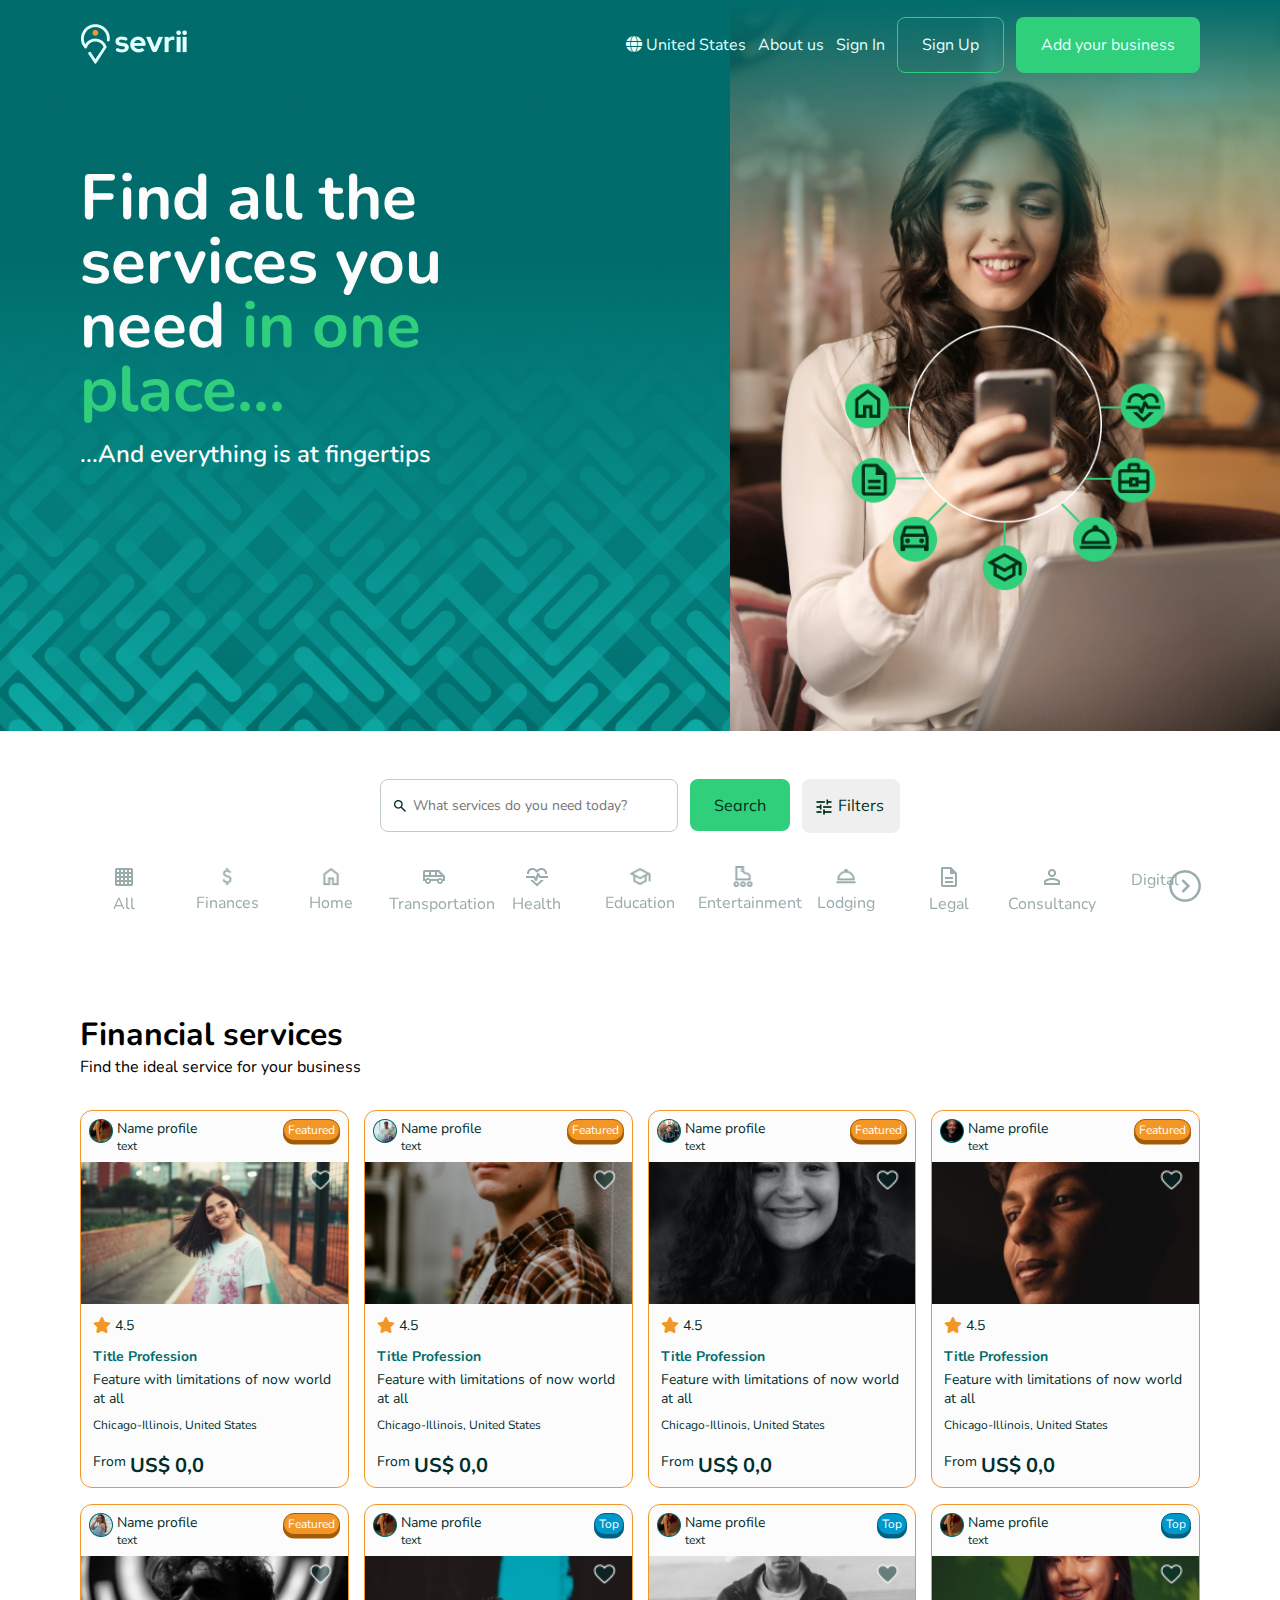
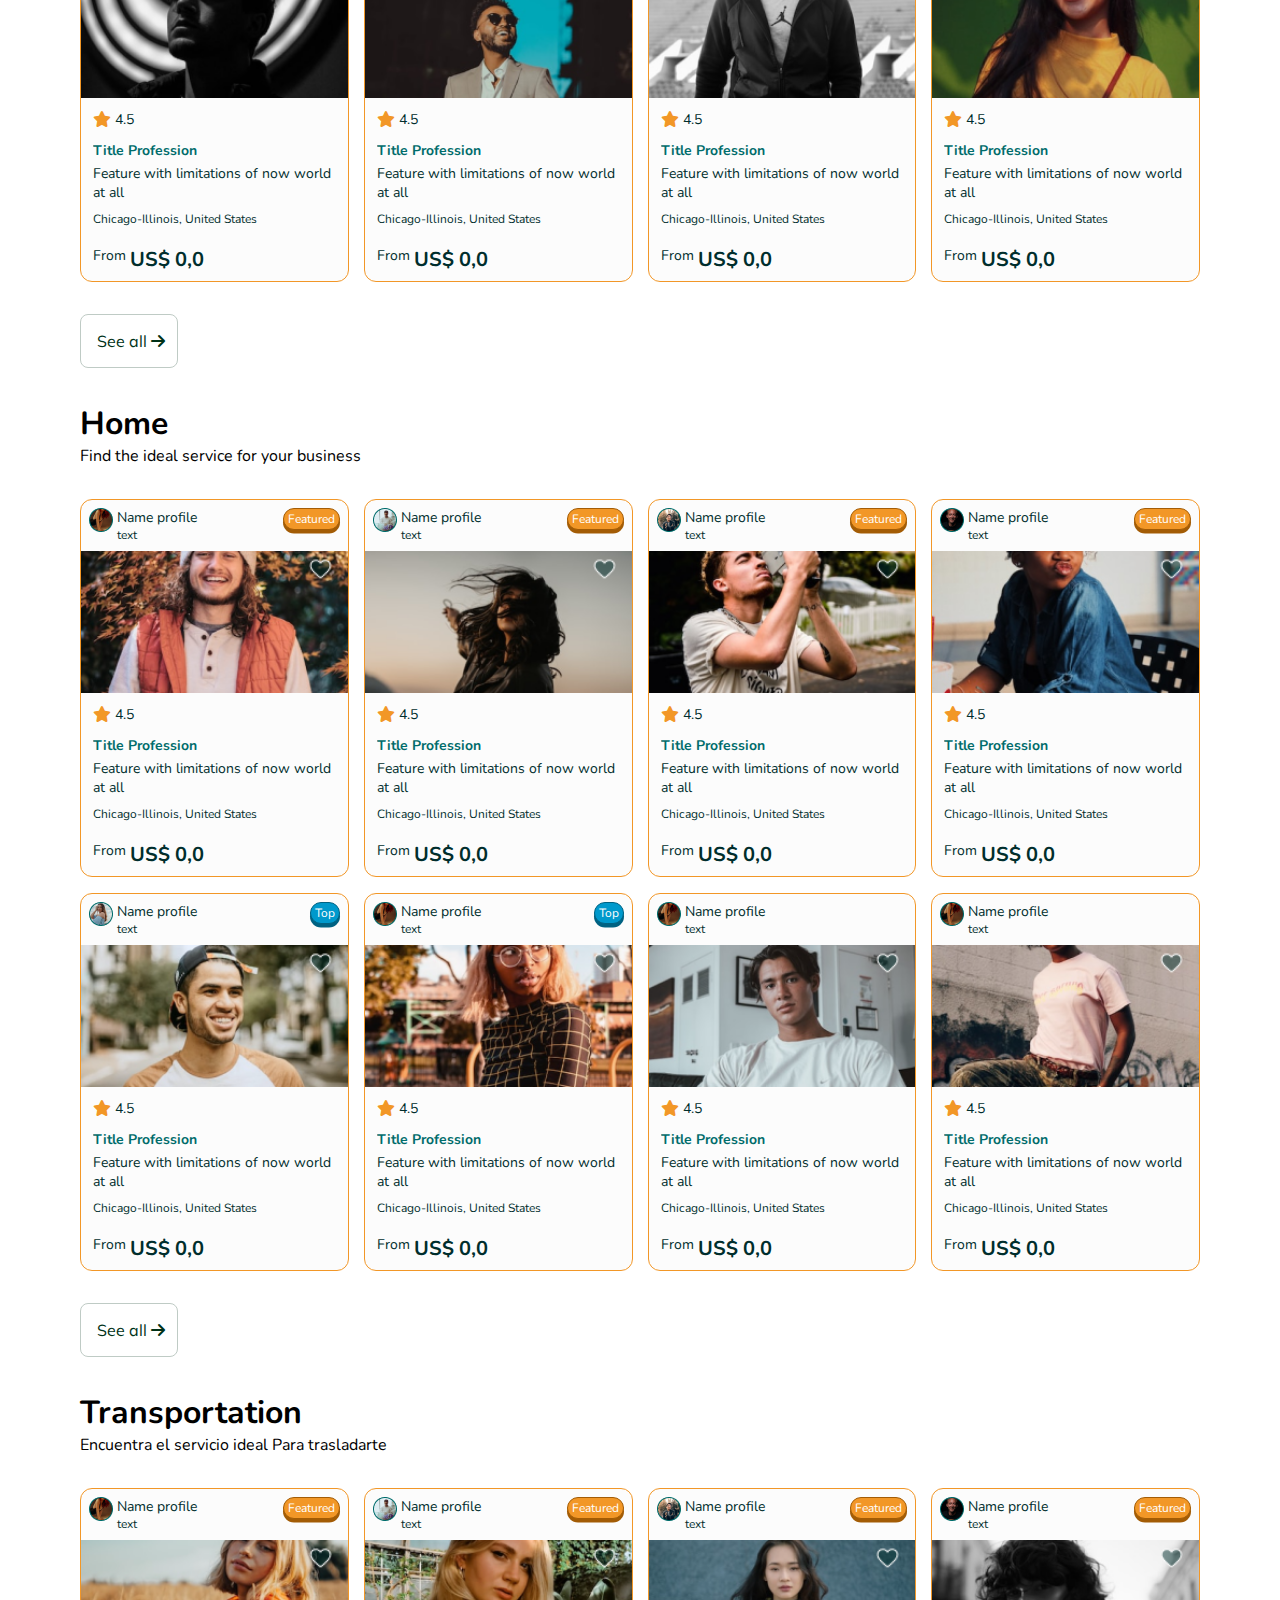
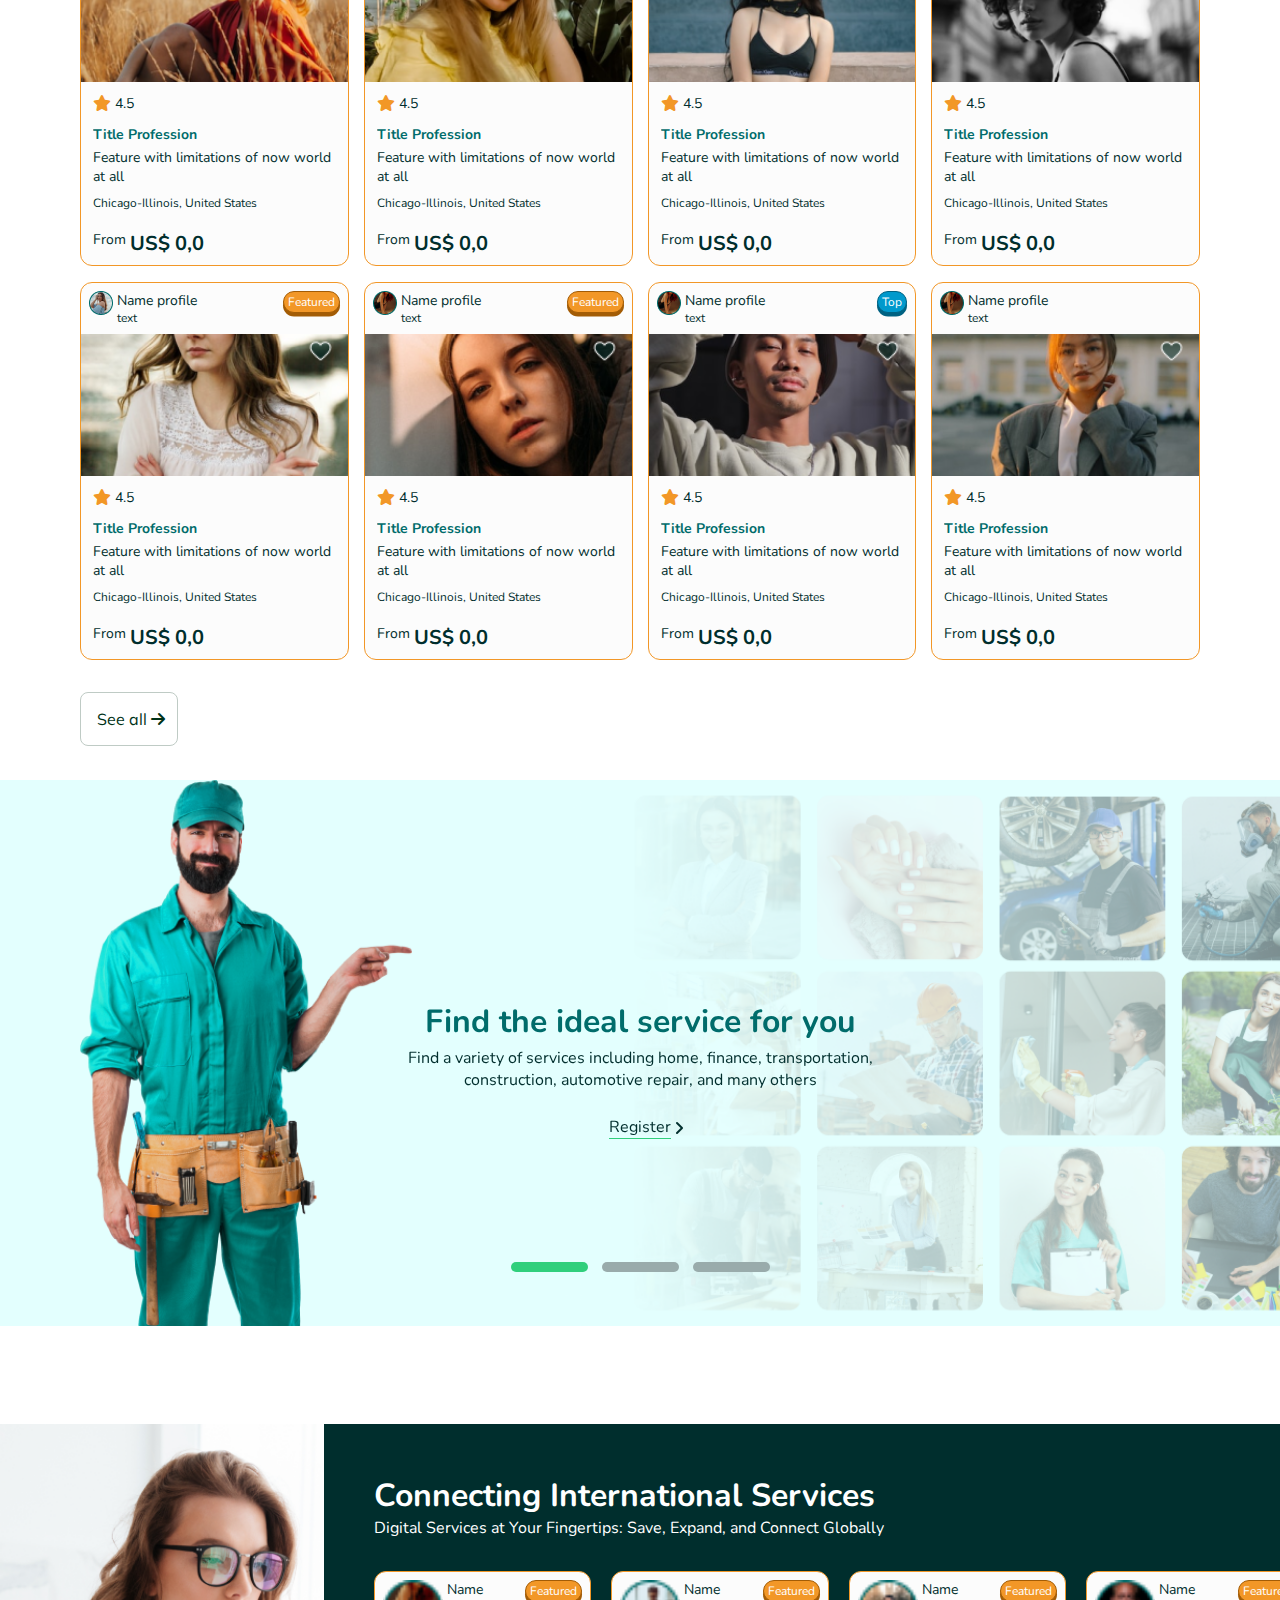
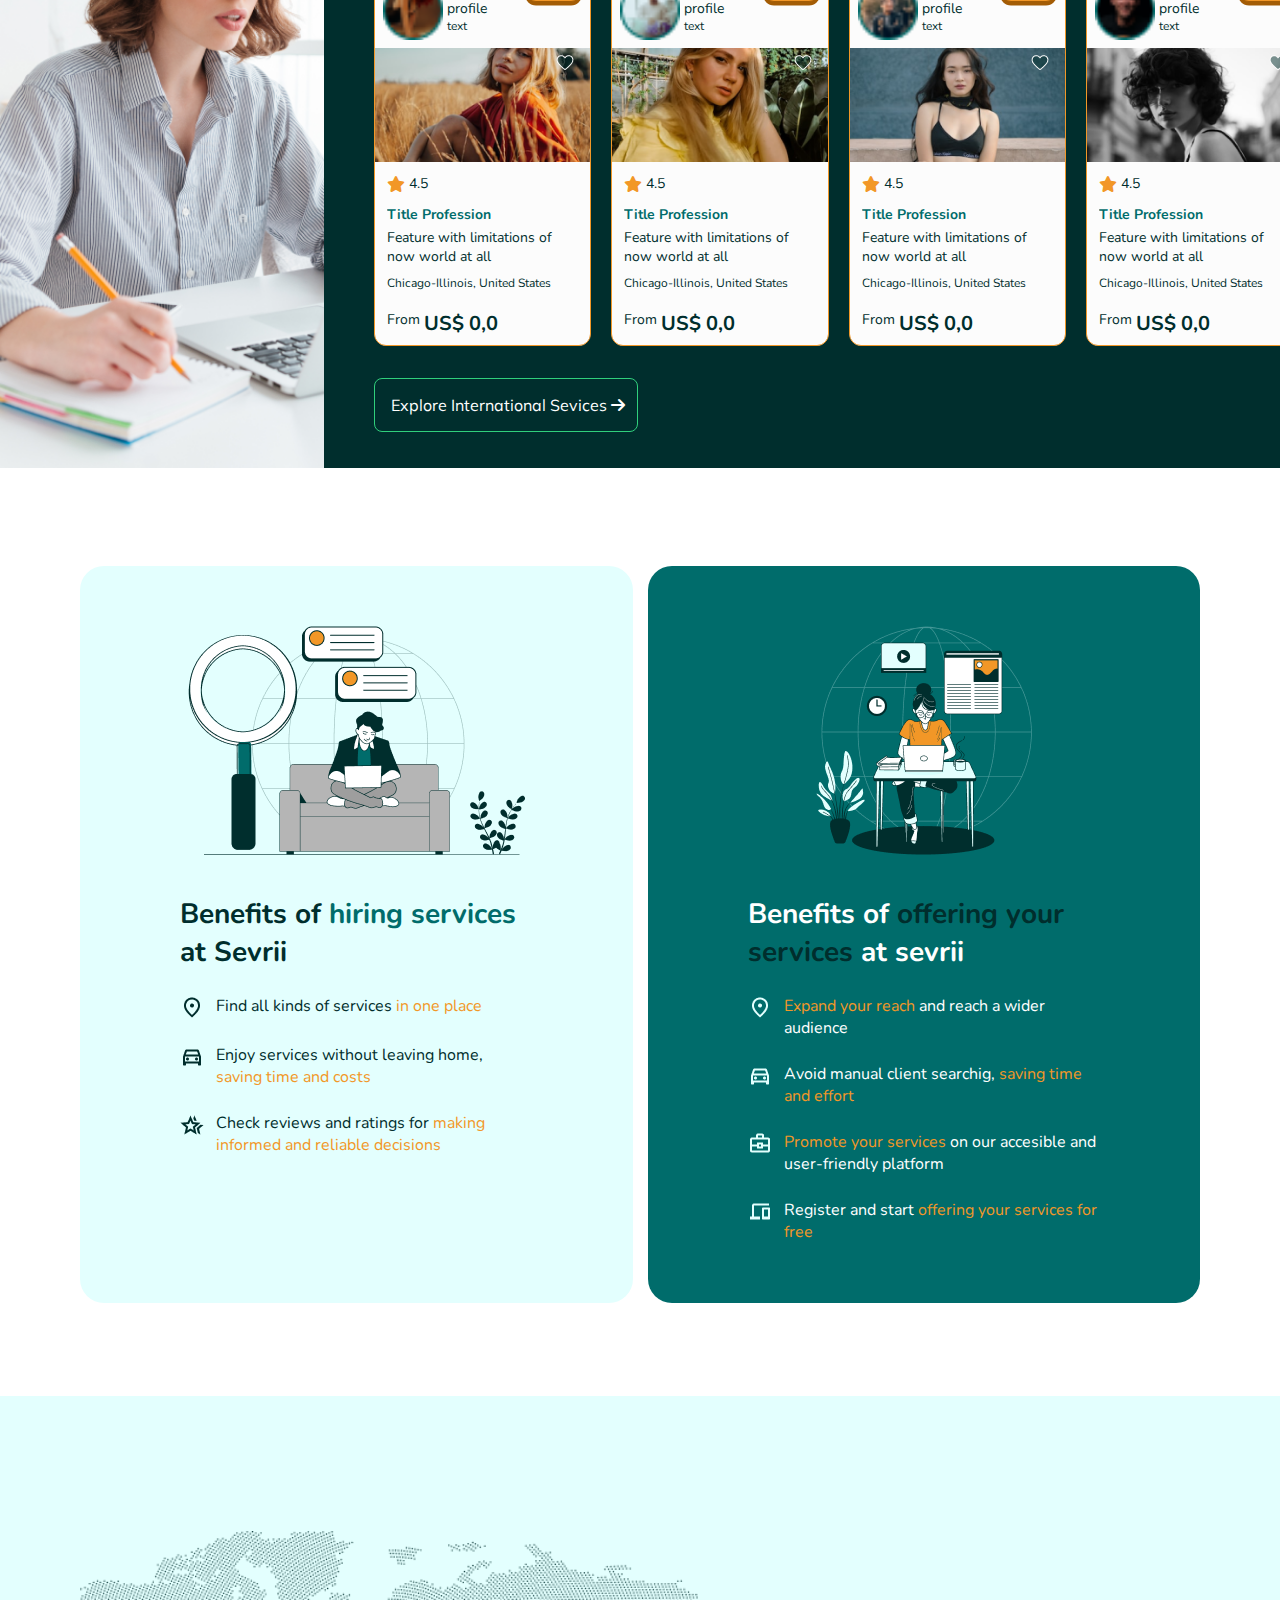
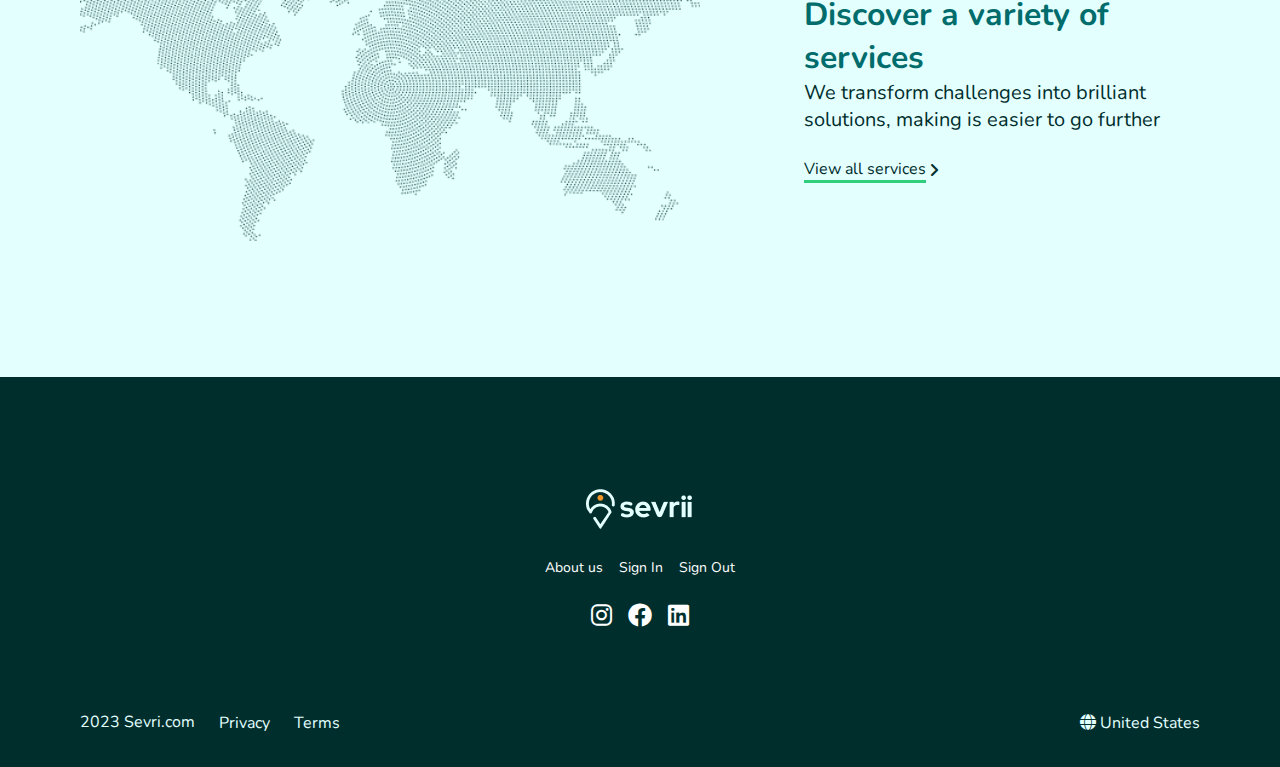
==== commit bcfaf6ce: "update" ====
--- a/index.html
+++ b/index.html
@@ -42,11 +42,11 @@
                     </div>
                     <div class="menu">
                         <ul>
-                            <li><a href="#"><i class="fa-solid fa-globe"></i> Venezuela</a></li>
-                            <li><a href="#">Sobre nosotros</a></li>
-                            <li><a href="#">Iniciar sesión</a></li>
-                            <li><a class="registration_btn" href="#">Registrate</a></li>
-                            <li><a class="sube_btn" href="#">Sube tu negocio</a></li>
+                            <li><a href="#"><i class="fa-solid fa-globe"></i> United States</a></li>
+                            <li><a href="#about">About us</a></li>
+                            <li><a href="#">Sign In</a></li>
+                            <li><a class="registration_btn" href="#">Sign Up</a></li>
+                            <li><a class="sube_btn" href="#">Add your business</a></li>
                         </ul>
                     </div>
                 </div>
@@ -61,8 +61,8 @@
                     <div class="row">
                         <div class="col-md-12">
                             <div class="banner">
-                                <h2>Encuentra todos los servicios que necesitas <span>en un solo lugar...</span></h2>
-                                <p>...Y todo lo que necesitas, está al alcance de tu mano</p>
+                                <h2>Find all the services you need <span>in one place...</span></h2>
+                                <p>...And everything is at fingertips</p>
                             </div>
                         </div>
                     </div>
@@ -75,97 +75,106 @@
                 <div class="container">
                     <div class="search_box">
                         <div class="search_input">
-                            <input type="search" placeholder="¿Qué servicios estás buscando hoy?">
+                            <input type="search" placeholder="What services do you need today?">
                             <img src="assets/images/search/search.png" alt="">
                         </div>
                         <div class="search_btn_1 first_search">
-                            <button class="btn_2">Buscar</button>
+                            <button class="btn_2">Search</button>
                         </div>
                         <div class="search_btn_1 second_search">
-                            <button class="btn_3"><img src="assets/images/search/Filtro.png" alt=""> <span>Filtros</span></button>
+                            <button class="btn_3"><img src="assets/images/search/Filtro.png" alt=""> <span>Filters</span></button>
                         </div>
                     </div>
                     <div class="search_carousel owl-carousel owl-theme">
                         <a href="#" class="search_slide">
                             <img src="assets/images/search/1.png" alt="">
-                            <p>Todos</p>
+                            <p>All</p>
                         </a>
                         <a href="#"  class="search_slide">
                             <img src="assets/images/search/List.png" alt="">
-                            <p>Todos</p>
+                            <p>Finances</p>
                         </a>
                         <a href="#"  class="search_slide">
                             <img src="assets/images/search/home.png" alt="">
-                            <p>Todos</p>
+                            <p>Home</p>
                         </a>
                         <a href="#"  class="search_slide">
                             <img src="assets/images/search/airport_shuttle.png" alt="">
-                            <p>Todos</p>
+                            <p>Transportation</p>
                         </a>
                         <a href="#"  class="search_slide">
                             <img src="assets/images/search/cardiology.png" alt="">
-                            <p>Todos</p>
+                            <p>Health</p>
                         </a>
                         <a href="#"  class="search_slide">
                             <img src="assets/images/search/school.png" alt="">
-                            <p>Todos</p>
+                            <p>Education</p>
                         </a>
                         <a href="#"  class="search_slide">
                             <img src="assets/images/search/roller_skating.png" alt="">
-                            <p>Todos</p>
+                            <p>Entertainment</p>
                         </a>
                         <a href="#"  class="search_slide">
                             <img src="assets/images/search/room_service.png" alt="">
-                            <p>Todos</p>
+                            <p>Lodging</p>
                         </a>
                         <a href="#"  class="search_slide">
                             <img src="assets/images/search/description.png" alt="">
-                            <p>Todos</p>
+                            <p>Legal</p>
                         </a>
                         <a href="#"  class="search_slide">
                             <img src="assets/images/search/person.png" alt="">
-                            <p>Todos</p>
-                        </a> 
+                            <p>Consultancy</p>
+                        </a>
+                        <a href="#"  class="search_slide">
+                            <img src="assets/images/search/design.png" alt="">
+                            <p>Digital</p>
+                        </a>
                         <a href="#" class="search_slide">
                             <img src="assets/images/search/1.png" alt="">
-                            <p>Todos</p>
+                            <p>All</p>
                         </a>
                         <a href="#"  class="search_slide">
                             <img src="assets/images/search/List.png" alt="">
-                            <p>Todos</p>
+                            <p>Finances</p>
                         </a>
                         <a href="#"  class="search_slide">
                             <img src="assets/images/search/home.png" alt="">
-                            <p>Todos</p>
+                            <p>Home</p>
                         </a>
                         <a href="#"  class="search_slide">
                             <img src="assets/images/search/airport_shuttle.png" alt="">
-                            <p>Todos</p>
+                            <p>Transportation</p>
                         </a>
                         <a href="#"  class="search_slide">
                             <img src="assets/images/search/cardiology.png" alt="">
-                            <p>Todos</p>
+                            <p>Health</p>
                         </a>
                         <a href="#"  class="search_slide">
                             <img src="assets/images/search/school.png" alt="">
-                            <p>Todos</p>
+                            <p>Education</p>
                         </a>
                         <a href="#"  class="search_slide">
                             <img src="assets/images/search/roller_skating.png" alt="">
-                            <p>Todos</p>
+                            <p>Entertainment</p>
                         </a>
                         <a href="#"  class="search_slide">
                             <img src="assets/images/search/room_service.png" alt="">
-                            <p>Todos</p>
+                            <p>Lodging</p>
                         </a>
                         <a href="#"  class="search_slide">
                             <img src="assets/images/search/description.png" alt="">
-                            <p>Todos</p>
+                            <p>Legal</p>
                         </a>
                         <a href="#"  class="search_slide">
                             <img src="assets/images/search/person.png" alt="">
-                            <p>Todos</p>
-                        </a>  
+                            <p>Consultancy</p>
+                        </a>
+                        <a href="#"  class="search_slide">
+                            <img src="assets/images/search/design.png" alt="">
+                            <p>Digital</p>
+                        </a>
+                    </div>
                     </div>
                 </div>
             </section>
@@ -175,8 +184,8 @@
             <section class="service_area">
                 <div class="container">
                     <div class="service_section_title">
-                         <h3>Servicios financieros</h3>
-                         <p>Encuentra el servicio ideal para tu negocio</p>
+                         <h3>Financial services</h3>
+                         <p>Find the ideal service for your business</p>
                     </div>
                     <div class="desktop_view">
                         <div class="service_box">
@@ -187,11 +196,11 @@
                                             <div class="service_title_header">
                                                 <img src="assets/images/service/user.png" alt="">
                                                 <div class="service_title">
-                                                    <h4>Name perfil</h4>
-                                                    <p>text</p>
-                                                </div>
-                                            </div>
-                                            <a href="#" class="btn_4">Destacado</a>
+                                                    <h4>Name profile</h4>
+                                                    <p>text</p>
+                                                </div>
+                                            </div>
+                                            <a href="#" class="btn_4">Featured</a>
                                         </div>
                                         <div class="service_image">
                                              <img src="assets/images/service/service1.png" alt="">
@@ -202,11 +211,11 @@
                                                 <i class="fas fa-star"></i>
                                                 <p>4.5</p>
                                             </div>
-                                            <h3>Title Profesión</h3>
-                                            <p>Caracteristica con limitaciones de ahora mundo del todo</p>
-                                            <span>Punto Fijo, Falcón, Venezuela</span>
-                                            <div class="service_price">
-                                                <p>A partir de</p>
+                                            <h3>Title Profession</h3>
+                                            <p>Feature with limitations of now world at all</p>
+                                            <span>Chicago-Illinois, United States</span>
+                                            <div class="service_price">
+                                                <p>From</p>
                                                 <h3>US$ 0,0</h3>
                                             </div>
                                         </div>
@@ -218,11 +227,11 @@
                                             <div class="service_title_header">
                                                 <img src="assets/images/service/user2.png" alt="">
                                                 <div class="service_title">
-                                                    <h4>Name perfil</h4>
-                                                    <p>text</p>
-                                                </div>
-                                            </div>
-                                            <a href="#" class="btn_4">Destacado</a>
+                                                    <h4>Name profile</h4>
+                                                    <p>text</p>
+                                                </div>
+                                            </div>
+                                            <a href="#" class="btn_4">Featured</a>
                                         </div>
                                         <div class="service_image">
                                              <img src="assets/images/service/service2.png" alt="">
@@ -233,11 +242,11 @@
                                                 <i class="fas fa-star"></i>
                                                 <p>4.5</p>
                                             </div>
-                                            <h3>Title Profesión</h3>
-                                            <p>Caracteristica con limitaciones de ahora mundo del todo</p>
-                                            <span>Punto Fijo, Falcón, Venezuela</span>
-                                            <div class="service_price">
-                                                <p>A partir de</p>
+                                            <h3>Title Profession</h3>
+                                            <p>Feature with limitations of now world at all</p>
+                                            <span>Chicago-Illinois, United States</span>
+                                            <div class="service_price">
+                                                <p>From</p>
                                                 <h3>US$ 0,0</h3>
                                             </div>
                                         </div>
@@ -249,11 +258,11 @@
                                             <div class="service_title_header">
                                                 <img src="assets/images/service/user3.png" alt="">
                                                 <div class="service_title">
-                                                    <h4>Name perfil</h4>
-                                                    <p>text</p>
-                                                </div>
-                                            </div>
-                                            <a href="#" class="btn_4">Destacado</a>
+                                                    <h4>Name profile</h4>
+                                                    <p>text</p>
+                                                </div>
+                                            </div>
+                                            <a href="#" class="btn_4">Featured</a>
                                         </div>
                                         <div class="service_image">
                                              <img src="assets/images/service/service3.png" alt="">
@@ -264,11 +273,11 @@
                                                 <i class="fas fa-star"></i>
                                                 <p>4.5</p>
                                             </div>
-                                            <h3>Title Profesión</h3>
-                                            <p>Caracteristica con limitaciones de ahora mundo del todo</p>
-                                            <span>Punto Fijo, Falcón, Venezuela</span>
-                                            <div class="service_price">
-                                                <p>A partir de</p>
+                                            <h3>Title Profession</h3>
+                                            <p>Feature with limitations of now world at all</p>
+                                            <span>Chicago-Illinois, United States</span>
+                                            <div class="service_price">
+                                                <p>From</p>
                                                 <h3>US$ 0,0</h3>
                                             </div>
                                         </div>
@@ -280,11 +289,11 @@
                                             <div class="service_title_header">
                                                 <img src="assets/images/service/user4.png" alt="">
                                                 <div class="service_title">
-                                                    <h4>Name perfil</h4>
-                                                    <p>text</p>
-                                                </div>
-                                            </div>
-                                            <a href="#" class="btn_4">Destacado</a>
+                                                    <h4>Name profile</h4>
+                                                    <p>text</p>
+                                                </div>
+                                            </div>
+                                            <a href="#" class="btn_4">Featured</a>
                                         </div>
                                         <div class="service_image">
                                              <img src="assets/images/service/service4.png" alt="">
@@ -295,11 +304,11 @@
                                                 <i class="fas fa-star"></i>
                                                 <p>4.5</p>
                                             </div>
-                                            <h3>Title Profesión</h3>
-                                            <p>Caracteristica con limitaciones de ahora mundo del todo</p>
-                                            <span>Punto Fijo, Falcón, Venezuela</span>
-                                            <div class="service_price">
-                                                <p>A partir de</p>
+                                            <h3>Title Profession</h3>
+                                            <p>Feature with limitations of now world at all</p>
+                                            <span>Chicago-Illinois, United States</span>
+                                            <div class="service_price">
+                                                <p>From</p>
                                                 <h3>US$ 0,0</h3>
                                             </div>
                                         </div>
@@ -311,11 +320,11 @@
                                             <div class="service_title_header">
                                                 <img src="assets/images/service/user5.png" alt="">
                                                 <div class="service_title">
-                                                    <h4>Name perfil</h4>
-                                                    <p>text</p>
-                                                </div>
-                                            </div>
-                                            <a href="#" class="btn_4">Destacado</a>
+                                                    <h4>Name profile</h4>
+                                                    <p>text</p>
+                                                </div>
+                                            </div>
+                                            <a href="#" class="btn_4">Featured</a>
                                         </div>
                                         <div class="service_image">
                                              <img src="assets/images/service/service5.png" alt="">
@@ -326,11 +335,11 @@
                                                 <i class="fas fa-star"></i>
                                                 <p>4.5</p>
                                             </div>
-                                            <h3>Title Profesión</h3>
-                                            <p>Caracteristica con limitaciones de ahora mundo del todo</p>
-                                            <span>Punto Fijo, Falcón, Venezuela</span>
-                                            <div class="service_price">
-                                                <p>A partir de</p>
+                                            <h3>Title Profession</h3>
+                                            <p>Feature with limitations of now world at all</p>
+                                            <span>Chicago-Illinois, United States</span>
+                                            <div class="service_price">
+                                                <p>From</p>
                                                 <h3>US$ 0,0</h3>
                                             </div>
                                         </div>
@@ -342,7 +351,7 @@
                                             <div class="service_title_header">
                                                 <img src="assets/images/service/user.png" alt="">
                                                 <div class="service_title">
-                                                    <h4>Name perfil</h4>
+                                                    <h4>Name profile</h4>
                                                     <p>text</p>
                                                 </div>
                                             </div>
@@ -357,11 +366,11 @@
                                                 <i class="fas fa-star"></i>
                                                 <p>4.5</p>
                                             </div>
-                                            <h3>Title Profesión</h3>
-                                            <p>Caracteristica con limitaciones de ahora mundo del todo</p>
-                                            <span>Punto Fijo, Falcón, Venezuela</span>
-                                            <div class="service_price">
-                                                <p>A partir de</p>
+                                            <h3>Title Profession</h3>
+                                            <p>Feature with limitations of now world at all</p>
+                                            <span>Chicago-Illinois, United States</span>
+                                            <div class="service_price">
+                                                <p>From</p>
                                                 <h3>US$ 0,0</h3>
                                             </div>
                                         </div>
@@ -373,7 +382,7 @@
                                             <div class="service_title_header">
                                                 <img src="assets/images/service/user.png" alt="">
                                                 <div class="service_title">
-                                                    <h4>Name perfil</h4>
+                                                    <h4>Name profile</h4>
                                                     <p>text</p>
                                                 </div>
                                             </div>
@@ -388,11 +397,11 @@
                                                 <i class="fas fa-star"></i>
                                                 <p>4.5</p>
                                             </div>
-                                            <h3>Title Profesión</h3>
-                                            <p>Caracteristica con limitaciones de ahora mundo del todo</p>
-                                            <span>Punto Fijo, Falcón, Venezuela</span>
-                                            <div class="service_price">
-                                                <p>A partir de</p>
+                                            <h3>Title Profession</h3>
+                                            <p>Feature with limitations of now world at all</p>
+                                            <span>Chicago-Illinois, United States</span>
+                                            <div class="service_price">
+                                                <p>From</p>
                                                 <h3>US$ 0,0</h3>
                                             </div>
                                         </div>
@@ -404,7 +413,7 @@
                                             <div class="service_title_header">
                                                 <img src="assets/images/service/user.png" alt="">
                                                 <div class="service_title">
-                                                    <h4>Name perfil</h4>
+                                                    <h4>Name profile</h4>
                                                     <p>text</p>
                                                 </div>
                                             </div>
@@ -419,11 +428,11 @@
                                                 <i class="fas fa-star"></i>
                                                 <p>4.5</p>
                                             </div>
-                                            <h3>Title Profesión</h3>
-                                            <p>Caracteristica con limitaciones de ahora mundo del todo</p>
-                                            <span>Punto Fijo, Falcón, Venezuela</span>
-                                            <div class="service_price">
-                                                <p>A partir de</p>
+                                            <h3>Title Profession</h3>
+                                            <p>Feature with limitations of now world at all</p>
+                                            <span>Chicago-Illinois, United States</span>
+                                            <div class="service_price">
+                                                <p>From</p>
                                                 <h3>US$ 0,0</h3>
                                             </div>
                                         </div>
@@ -431,7 +440,7 @@
                                 </div>
                             </div>
                             <div class="service_btn">
-                                <a href="#" class="btn_3">Ver todos <i class="fa-solid fa-arrow-right"></i></a>
+                                <a href="#" class="btn_3">See all <i class="fa-solid fa-arrow-right"></i></a>
                             </div>
                         </div>
                     </div>
@@ -443,11 +452,11 @@
                                         <div class="service_title_header">
                                             <img src="assets/images/service/user.png" alt="">
                                             <div class="service_title">
-                                                <h4>Name perfil</h4>
-                                                <p>text</p>
-                                            </div>
-                                        </div>
-                                        <a href="#" class="btn_4">Destacado</a>
+                                                <h4>Name profile</h4>
+                                                <p>text</p>
+                                            </div>
+                                        </div>
+                                        <a href="#" class="btn_4">Featured</a>
                                     </div>
                                     <div class="service_image">
                                          <img src="assets/images/service/service1.png" alt="">
@@ -458,11 +467,11 @@
                                             <i class="fas fa-star"></i>
                                             <p>4.5</p>
                                         </div>
-                                        <h3>Title Profesión</h3>
-                                        <p>Caracteristica con limitaciones de ahora mundo del todo</p>
-                                        <span>Punto Fijo, Falcón, Venezuela</span>
-                                        <div class="service_price">
-                                            <p>A partir de</p>
+                                        <h3>Title Profession</h3>
+                                        <p>Feature with limitations of now world at all</p>
+                                        <span>Chicago-Illinois, United States</span>
+                                        <div class="service_price">
+                                            <p>From</p>
                                             <h3>US$ 0,0</h3>
                                         </div>
                                     </div>
@@ -472,11 +481,11 @@
                                         <div class="service_title_header">
                                             <img src="assets/images/service/user2.png" alt="">
                                             <div class="service_title">
-                                                <h4>Name perfil</h4>
-                                                <p>text</p>
-                                            </div>
-                                        </div>
-                                        <a href="#" class="btn_4">Destacado</a>
+                                                <h4>Name profile</h4>
+                                                <p>text</p>
+                                            </div>
+                                        </div>
+                                        <a href="#" class="btn_4">Featured</a>
                                     </div>
                                     <div class="service_image">
                                          <img src="assets/images/service/service2.png" alt="">
@@ -487,11 +496,11 @@
                                             <i class="fas fa-star"></i>
                                             <p>4.5</p>
                                         </div>
-                                        <h3>Title Profesión</h3>
-                                        <p>Caracteristica con limitaciones de ahora mundo del todo</p>
-                                        <span>Punto Fijo, Falcón, Venezuela</span>
-                                        <div class="service_price">
-                                            <p>A partir de</p>
+                                        <h3>Title Profession</h3>
+                                        <p>Feature with limitations of now world at all</p>
+                                        <span>Chicago-Illinois, United States</span>
+                                        <div class="service_price">
+                                            <p>From</p>
                                             <h3>US$ 0,0</h3>
                                         </div>
                                     </div>
@@ -501,11 +510,11 @@
                                         <div class="service_title_header">
                                             <img src="assets/images/service/user3.png" alt="">
                                             <div class="service_title">
-                                                <h4>Name perfil</h4>
-                                                <p>text</p>
-                                            </div>
-                                        </div>
-                                        <a href="#" class="btn_4">Destacado</a>
+                                                <h4>Name profile</h4>
+                                                <p>text</p>
+                                            </div>
+                                        </div>
+                                        <a href="#" class="btn_4">Featured</a>
                                     </div>
                                     <div class="service_image">
                                          <img src="assets/images/service/service3.png" alt="">
@@ -516,11 +525,11 @@
                                             <i class="fas fa-star"></i>
                                             <p>4.5</p>
                                         </div>
-                                        <h3>Title Profesión</h3>
-                                        <p>Caracteristica con limitaciones de ahora mundo del todo</p>
-                                        <span>Punto Fijo, Falcón, Venezuela</span>
-                                        <div class="service_price">
-                                            <p>A partir de</p>
+                                        <h3>Title Profession</h3>
+                                        <p>Feature with limitations of now world at all</p>
+                                        <span>Chicago-Illinois, United States</span>
+                                        <div class="service_price">
+                                            <p>From</p>
                                             <h3>US$ 0,0</h3>
                                         </div>
                                     </div>
@@ -530,11 +539,11 @@
                                         <div class="service_title_header">
                                             <img src="assets/images/service/user4.png" alt="">
                                             <div class="service_title">
-                                                <h4>Name perfil</h4>
-                                                <p>text</p>
-                                            </div>
-                                        </div>
-                                        <a href="#" class="btn_4">Destacado</a>
+                                                <h4>Name profile</h4>
+                                                <p>text</p>
+                                            </div>
+                                        </div>
+                                        <a href="#" class="btn_4">Featured</a>
                                     </div>
                                     <div class="service_image">
                                          <img src="assets/images/service/service4.png" alt="">
@@ -545,11 +554,11 @@
                                             <i class="fas fa-star"></i>
                                             <p>4.5</p>
                                         </div>
-                                        <h3>Title Profesión</h3>
-                                        <p>Caracteristica con limitaciones de ahora mundo del todo</p>
-                                        <span>Punto Fijo, Falcón, Venezuela</span>
-                                        <div class="service_price">
-                                            <p>A partir de</p>
+                                        <h3>Title Profession</h3>
+                                        <p>Feature with limitations of now world at all</p>
+                                        <span>Chicago-Illinois, United States</span>
+                                        <div class="service_price">
+                                            <p>From</p>
                                             <h3>US$ 0,0</h3>
                                         </div>
                                     </div>
@@ -559,11 +568,11 @@
                                         <div class="service_title_header">
                                             <img src="assets/images/service/user5.png" alt="">
                                             <div class="service_title">
-                                                <h4>Name perfil</h4>
-                                                <p>text</p>
-                                            </div>
-                                        </div>
-                                        <a href="#" class="btn_4">Destacado</a>
+                                                <h4>Name profile</h4>
+                                                <p>text</p>
+                                            </div>
+                                        </div>
+                                        <a href="#" class="btn_4">Featured</a>
                                     </div>
                                     <div class="service_image">
                                          <img src="assets/images/service/service5.png" alt="">
@@ -574,11 +583,11 @@
                                             <i class="fas fa-star"></i>
                                             <p>4.5</p>
                                         </div>
-                                        <h3>Title Profesión</h3>
-                                        <p>Caracteristica con limitaciones de ahora mundo del todo</p>
-                                        <span>Punto Fijo, Falcón, Venezuela</span>
-                                        <div class="service_price">
-                                            <p>A partir de</p>
+                                        <h3>Title Profession</h3>
+                                        <p>Feature with limitations of now world at all</p>
+                                        <span>Chicago-Illinois, United States</span>
+                                        <div class="service_price">
+                                            <p>From</p>
                                             <h3>US$ 0,0</h3>
                                         </div>
                                     </div>
@@ -588,7 +597,7 @@
                                         <div class="service_title_header">
                                             <img src="assets/images/service/user.png" alt="">
                                             <div class="service_title">
-                                                <h4>Name perfil</h4>
+                                                <h4>Name profile</h4>
                                                 <p>text</p>
                                             </div>
                                         </div>
@@ -603,11 +612,11 @@
                                             <i class="fas fa-star"></i>
                                             <p>4.5</p>
                                         </div>
-                                        <h3>Title Profesión</h3>
-                                        <p>Caracteristica con limitaciones de ahora mundo del todo</p>
-                                        <span>Punto Fijo, Falcón, Venezuela</span>
-                                        <div class="service_price">
-                                            <p>A partir de</p>
+                                        <h3>Title Profession</h3>
+                                        <p>Feature with limitations of now world at all</p>
+                                        <span>Chicago-Illinois, United States</span>
+                                        <div class="service_price">
+                                            <p>From</p>
                                             <h3>US$ 0,0</h3>
                                         </div>
                                     </div>
@@ -617,7 +626,7 @@
                                         <div class="service_title_header">
                                             <img src="assets/images/service/user.png" alt="">
                                             <div class="service_title">
-                                                <h4>Name perfil</h4>
+                                                <h4>Name profile</h4>
                                                 <p>text</p>
                                             </div>
                                         </div>
@@ -632,11 +641,11 @@
                                             <i class="fas fa-star"></i>
                                             <p>4.5</p>
                                         </div>
-                                        <h3>Title Profesión</h3>
-                                        <p>Caracteristica con limitaciones de ahora mundo del todo</p>
-                                        <span>Punto Fijo, Falcón, Venezuela</span>
-                                        <div class="service_price">
-                                            <p>A partir de</p>
+                                        <h3>Title Profession</h3>
+                                        <p>Feature with limitations of now world at all</p>
+                                        <span>Chicago-Illinois, United States</span>
+                                        <div class="service_price">
+                                            <p>From</p>
                                             <h3>US$ 0,0</h3>
                                         </div>
                                     </div>
@@ -646,7 +655,7 @@
                                         <div class="service_title_header">
                                             <img src="assets/images/service/user.png" alt="">
                                             <div class="service_title">
-                                                <h4>Name perfil</h4>
+                                                <h4>Name profile</h4>
                                                 <p>text</p>
                                             </div>
                                         </div>
@@ -661,20 +670,525 @@
                                             <i class="fas fa-star"></i>
                                             <p>4.5</p>
                                         </div>
-                                        <h3>Title Profesión</h3>
-                                        <p>Caracteristica con limitaciones de ahora mundo del todo</p>
-                                        <span>Punto Fijo, Falcón, Venezuela</span>
-                                        <div class="service_price">
-                                            <p>A partir de</p>
-                                            <h3>US$ 0,0</h3>
-                                        </div>
-                                    </div>
-                                </div>
+                                        <h3>Title Profession</h3>
+                                        <p>Feature with limitations of now world at all</p>
+                                        <span>Chicago-Illinois, United States</span>
+                                        <div class="service_price">
+                                            <p>From</p>
+                                            <h3>US$ 0,0</h3>
+                                        </div>
+                                    </div>
+                                </div>
+                            </div>
+                        </div>
+                        <div class="service_btn">
+                            <a href="#" class="btn_3">See all <i class="fa-solid fa-arrow-right"></i></a>
+                        </div>
+                    </div>
+                    </div>
+                </div>
+            </section> 
+            <!--=====================  End Service Area  ====================-->  
+
+            <!--=====================  Start Service Area  ====================-->
+            <section class="service_area">
+                <div class="container">
+                    <div class="service_section_title">
+                         <h3>Home</h3>
+                         <p>Find the ideal service for your business</p>
+                    </div>
+                    <div class="desktop_view">
+                        <div class="service_box">
+                            <div class="row">
+                                <div class="col-md-3">
+                                    <div class="single_service">
+                                        <div class="service_header">
+                                            <div class="service_title_header">
+                                                <img src="assets/images/service/user.png" alt="">
+                                                <div class="service_title">
+                                                    <h4>Name profile</h4>
+                                                    <p>text</p>
+                                                </div>
+                                            </div>
+                                            <a href="#" class="btn_4">Featured</a>
+                                        </div>
+                                        <div class="service_image">
+                                            <img src="assets/images/service/service9.png" alt="">
+                                            <a href="#"><img src="assets/images/service/heart.png" alt=""></a>
+                                        </div>
+                                        <div class="service_info">
+                                            <div class="service_rating">
+                                                <i class="fas fa-star"></i>
+                                                <p>4.5</p>
+                                            </div>
+                                            <h3>Title Profession</h3>
+                                            <p>Feature with limitations of now world at all</p>
+                                            <span>Chicago-Illinois, United States</span>
+                                            <div class="service_price">
+                                                <p>From</p>
+                                                <h3>US$ 0,0</h3>
+                                            </div>
+                                        </div>
+                                    </div>
+                                </div>
+                                <div class="col-md-3">
+                                    <div class="single_service">
+                                        <div class="service_header">
+                                            <div class="service_title_header">
+                                                <img src="assets/images/service/user2.png" alt="">
+                                                <div class="service_title">
+                                                    <h4>Name profile</h4>
+                                                    <p>text</p>
+                                                </div>
+                                            </div>
+                                            <a href="#" class="btn_4">Featured</a>
+                                        </div>
+                                        <div class="service_image">
+                                            <img src="assets/images/service/service10.png" alt="">
+                                            <a href="#"><img src="assets/images/service/heart.png" alt=""></a>
+                                        </div>
+                                        <div class="service_info">
+                                            <div class="service_rating">
+                                                <i class="fas fa-star"></i>
+                                                <p>4.5</p>
+                                            </div>
+                                            <h3>Title Profession</h3>
+                                            <p>Feature with limitations of now world at all</p>
+                                            <span>Chicago-Illinois, United States</span>
+                                            <div class="service_price">
+                                                <p>From</p>
+                                                <h3>US$ 0,0</h3>
+                                            </div>
+                                        </div>
+                                    </div>
+                                </div>
+                                <div class="col-md-3">
+                                    <div class="single_service">
+                                        <div class="service_header">
+                                            <div class="service_title_header">
+                                                <img src="assets/images/service/user3.png" alt="">
+                                                <div class="service_title">
+                                                    <h4>Name profile</h4>
+                                                    <p>text</p>
+                                                </div>
+                                            </div>
+                                            <a href="#" class="btn_4">Featured</a>
+                                        </div>
+                                        <div class="service_image">
+                                            <img src="assets/images/service/service11.png" alt="">
+                                            <a href="#"><img src="assets/images/service/heart.png" alt=""></a>
+                                        </div>
+                                        <div class="service_info">
+                                            <div class="service_rating">
+                                                <i class="fas fa-star"></i>
+                                                <p>4.5</p>
+                                            </div>
+                                            <h3>Title Profession</h3>
+                                            <p>Feature with limitations of now world at all</p>
+                                            <span>Chicago-Illinois, United States</span>
+                                            <div class="service_price">
+                                                <p>From</p>
+                                                <h3>US$ 0,0</h3>
+                                            </div>
+                                        </div>
+                                    </div>
+                                </div>
+                                <div class="col-md-3">
+                                    <div class="single_service">
+                                        <div class="service_header">
+                                            <div class="service_title_header">
+                                                <img src="assets/images/service/user4.png" alt="">
+                                                <div class="service_title">
+                                                    <h4>Name profile</h4>
+                                                    <p>text</p>
+                                                </div>
+                                            </div>
+                                            <a href="#" class="btn_4">Featured</a>
+                                        </div>
+                                        <div class="service_image">
+                                            <img src="assets/images/service/service12.png" alt="">
+                                            <a href="#"><img src="assets/images/service/heart.png" alt=""></a>
+                                        </div>
+                                        <div class="service_info">
+                                            <div class="service_rating">
+                                                <i class="fas fa-star"></i>
+                                                <p>4.5</p>
+                                            </div>
+                                            <h3>Title Profession</h3>
+                                            <p>Feature with limitations of now world at all</p>
+                                            <span>Chicago-Illinois, United States</span>
+                                            <div class="service_price">
+                                                <p>From</p>
+                                                <h3>US$ 0,0</h3>
+                                            </div>
+                                        </div>
+                                    </div>
+                                </div>
+                                <div class="col-md-3">
+                                    <div class="single_service">
+                                        <div class="service_header">
+                                            <div class="service_title_header">
+                                                <img src="assets/images/service/user5.png" alt="">
+                                                <div class="service_title">
+                                                    <h4>Name profile</h4>
+                                                    <p>text</p>
+                                                </div>
+                                            </div>
+                                            <a href="#" class="btn_5">Top</a>
+                                        </div>
+                                        <div class="service_image">
+                                            <img src="assets/images/service/service13.png" alt="">
+                                            <a href="#"><img src="assets/images/service/heart.png" alt=""></a>
+                                        </div>
+                                        <div class="service_info">
+                                            <div class="service_rating">
+                                                <i class="fas fa-star"></i>
+                                                <p>4.5</p>
+                                            </div>
+                                            <h3>Title Profession</h3>
+                                            <p>Feature with limitations of now world at all</p>
+                                            <span>Chicago-Illinois, United States</span>
+                                            <div class="service_price">
+                                                <p>From</p>
+                                                <h3>US$ 0,0</h3>
+                                            </div>
+                                        </div>
+                                    </div>
+                                </div>
+                                <div class="col-md-3">
+                                    <div class="single_service">
+                                        <div class="service_header">
+                                            <div class="service_title_header">
+                                                <img src="assets/images/service/user.png" alt="">
+                                                <div class="service_title">
+                                                    <h4>Name profile</h4>
+                                                    <p>text</p>
+                                                </div>
+                                            </div>
+                                            <a href="#" class="btn_5">Top</a>
+                                        </div>
+                                        <div class="service_image">
+                                            <img src="assets/images/service/service14.png" alt="">
+                                            <a href="#"><img src="assets/images/service/heart.png" alt=""></a>
+                                        </div>
+                                        <div class="service_info">
+                                            <div class="service_rating">
+                                                <i class="fas fa-star"></i>
+                                                <p>4.5</p>
+                                            </div>
+                                            <h3>Title Profession</h3>
+                                            <p>Feature with limitations of now world at all</p>
+                                            <span>Chicago-Illinois, United States</span>
+                                            <div class="service_price">
+                                                <p>From</p>
+                                                <h3>US$ 0,0</h3>
+                                            </div>
+                                        </div>
+                                    </div>
+                                </div>
+                                <div class="col-md-3">
+                                    <div class="single_service">
+                                        <div class="service_header">
+                                            <div class="service_title_header">
+                                                <img src="assets/images/service/user.png" alt="">
+                                                <div class="service_title">
+                                                    <h4>Name profile</h4>
+                                                    <p>text</p>
+                                                </div>
+                                            </div> 
+                                        </div>
+                                        <div class="service_image">
+                                            <img src="assets/images/service/service15.png" alt="">
+                                            <a href="#"><img src="assets/images/service/heart.png" alt=""></a>
+                                        </div>
+                                        <div class="service_info">
+                                            <div class="service_rating">
+                                                <i class="fas fa-star"></i>
+                                                <p>4.5</p>
+                                            </div>
+                                            <h3>Title Profession</h3>
+                                            <p>Feature with limitations of now world at all</p>
+                                            <span>Chicago-Illinois, United States</span>
+                                            <div class="service_price">
+                                                <p>From</p>
+                                                <h3>US$ 0,0</h3>
+                                            </div>
+                                        </div>
+                                    </div>
+                                </div>
+                                <div class="col-md-3">
+                                    <div class="single_service">
+                                        <div class="service_header">
+                                            <div class="service_title_header">
+                                                <img src="assets/images/service/user.png" alt="">
+                                                <div class="service_title">
+                                                    <h4>Name profile</h4>
+                                                    <p>text</p>
+                                                </div>
+                                            </div> 
+                                        </div>
+                                        <div class="service_image">
+                                            <img src="assets/images/service/service16.png" alt="">
+                                            <a href="#"><img src="assets/images/service/heart.png" alt=""></a>
+                                        </div>
+                                        <div class="service_info">
+                                            <div class="service_rating">
+                                                <i class="fas fa-star"></i>
+                                                <p>4.5</p>
+                                            </div>
+                                            <h3>Title Profession</h3>
+                                            <p>Feature with limitations of now world at all</p>
+                                            <span>Chicago-Illinois, United States</span>
+                                            <div class="service_price">
+                                                <p>From</p>
+                                                <h3>US$ 0,0</h3>
+                                            </div>
+                                        </div>
+                                    </div>
+                                </div>
+                            </div>
+                            <div class="service_btn">
+                                <a href="#" class="btn_3">See all <i class="fa-solid fa-arrow-right"></i></a>
                             </div>
                         </div>
                     </div>
+                    <div class="mobile_view">
+                        <div class="service_box">
+                            <div class="service_mobile_carousel owl-carousel owl-theme"> 
+                                <div class="single_service">
+                                    <div class="service_header">
+                                        <div class="service_title_header">
+                                            <img src="assets/images/service/user.png" alt="">
+                                            <div class="service_title">
+                                                <h4>Name profile</h4>
+                                                <p>text</p>
+                                            </div>
+                                        </div>
+                                        <a href="#" class="btn_4">Featured</a>
+                                    </div>
+                                    <div class="service_image">
+                                         <img src="assets/images/service/service9.png" alt="">
+                                         <a href="#"><img src="assets/images/service/heart.png" alt=""></a>
+                                    </div>
+                                    <div class="service_info">
+                                        <div class="service_rating">
+                                            <i class="fas fa-star"></i>
+                                            <p>4.5</p>
+                                        </div>
+                                        <h3>Title Profession</h3>
+                                        <p>Feature with limitations of now world at all</p>
+                                        <span>Chicago-Illinois, United States</span>
+                                        <div class="service_price">
+                                            <p>From</p>
+                                            <h3>US$ 0,0</h3>
+                                        </div>
+                                    </div>
+                                </div> 
+                                <div class="single_service">
+                                    <div class="service_header">
+                                        <div class="service_title_header">
+                                            <img src="assets/images/service/user2.png" alt="">
+                                            <div class="service_title">
+                                                <h4>Name profile</h4>
+                                                <p>text</p>
+                                            </div>
+                                        </div>
+                                        <a href="#" class="btn_4">Featured</a>
+                                    </div>
+                                    <div class="service_image">
+                                         <img src="assets/images/service/service10.png" alt="">
+                                         <a href="#"><img src="assets/images/service/heart.png" alt=""></a>
+                                    </div>
+                                    <div class="service_info">
+                                        <div class="service_rating">
+                                            <i class="fas fa-star"></i>
+                                            <p>4.5</p>
+                                        </div>
+                                        <h3>Title Profession</h3>
+                                        <p>Feature with limitations of now world at all</p>
+                                        <span>Chicago-Illinois, United States</span>
+                                        <div class="service_price">
+                                            <p>From</p>
+                                            <h3>US$ 0,0</h3>
+                                        </div>
+                                    </div>
+                                </div> 
+                                <div class="single_service">
+                                    <div class="service_header">
+                                        <div class="service_title_header">
+                                            <img src="assets/images/service/user3.png" alt="">
+                                            <div class="service_title">
+                                                <h4>Name profile</h4>
+                                                <p>text</p>
+                                            </div>
+                                        </div>
+                                        <a href="#" class="btn_4">Featured</a>
+                                    </div>
+                                    <div class="service_image">
+                                         <img src="assets/images/service/service11.png" alt="">
+                                         <a href="#"><img src="assets/images/service/heart.png" alt=""></a>
+                                    </div>
+                                    <div class="service_info">
+                                        <div class="service_rating">
+                                            <i class="fas fa-star"></i>
+                                            <p>4.5</p>
+                                        </div>
+                                        <h3>Title Profession</h3>
+                                        <p>Feature with limitations of now world at all</p>
+                                        <span>Chicago-Illinois, United States</span>
+                                        <div class="service_price">
+                                            <p>From</p>
+                                            <h3>US$ 0,0</h3>
+                                        </div>
+                                    </div>
+                                </div> 
+                                <div class="single_service">
+                                    <div class="service_header">
+                                        <div class="service_title_header">
+                                            <img src="assets/images/service/user4.png" alt="">
+                                            <div class="service_title">
+                                                <h4>Name profile</h4>
+                                                <p>text</p>
+                                            </div>
+                                        </div>
+                                        <a href="#" class="btn_4">Featured</a>
+                                    </div>
+                                    <div class="service_image">
+                                         <img src="assets/images/service/service12.png" alt="">
+                                         <a href="#"><img src="assets/images/service/heart.png" alt=""></a>
+                                    </div>
+                                    <div class="service_info">
+                                        <div class="service_rating">
+                                            <i class="fas fa-star"></i>
+                                            <p>4.5</p>
+                                        </div>
+                                        <h3>Title Profession</h3>
+                                        <p>Feature with limitations of now world at all</p>
+                                        <span>Chicago-Illinois, United States</span>
+                                        <div class="service_price">
+                                            <p>From</p>
+                                            <h3>US$ 0,0</h3>
+                                        </div>
+                                    </div>
+                                </div> 
+                                <div class="single_service">
+                                    <div class="service_header">
+                                        <div class="service_title_header">
+                                            <img src="assets/images/service/user5.png" alt="">
+                                            <div class="service_title">
+                                                <h4>Name profile</h4>
+                                                <p>text</p>
+                                            </div>
+                                        </div>
+                                        <a href="#" class="btn_5">Top</a>
+                                    </div>
+                                    <div class="service_image">
+                                         <img src="assets/images/service/service13.png" alt="">
+                                         <a href="#"><img src="assets/images/service/heart.png" alt=""></a>
+                                    </div>
+                                    <div class="service_info">
+                                        <div class="service_rating">
+                                            <i class="fas fa-star"></i>
+                                            <p>4.5</p>
+                                        </div>
+                                        <h3>Title Profession</h3>
+                                        <p>Feature with limitations of now world at all</p>
+                                        <span>Chicago-Illinois, United States</span>
+                                        <div class="service_price">
+                                            <p>From</p>
+                                            <h3>US$ 0,0</h3>
+                                        </div>
+                                    </div>
+                                </div> 
+                                <div class="single_service">
+                                    <div class="service_header">
+                                        <div class="service_title_header">
+                                            <img src="assets/images/service/user.png" alt="">
+                                            <div class="service_title">
+                                                <h4>Name profile</h4>
+                                                <p>text</p>
+                                            </div>
+                                        </div>
+                                        <a href="#" class="btn_5">Top</a>
+                                    </div>
+                                    <div class="service_image">
+                                         <img src="assets/images/service/service14.png" alt="">
+                                         <a href="#"><img src="assets/images/service/heart.png" alt=""></a>
+                                    </div>
+                                    <div class="service_info">
+                                        <div class="service_rating">
+                                            <i class="fas fa-star"></i>
+                                            <p>4.5</p>
+                                        </div>
+                                        <h3>Title Profession</h3>
+                                        <p>Feature with limitations of now world at all</p>
+                                        <span>Chicago-Illinois, United States</span>
+                                        <div class="service_price">
+                                            <p>From</p>
+                                            <h3>US$ 0,0</h3>
+                                        </div>
+                                    </div>
+                                </div> 
+                                <div class="single_service">
+                                    <div class="service_header">
+                                        <div class="service_title_header">
+                                            <img src="assets/images/service/user.png" alt="">
+                                            <div class="service_title">
+                                                <h4>Name profile</h4>
+                                                <p>text</p>
+                                            </div>
+                                        </div> 
+                                    </div>
+                                    <div class="service_image">
+                                         <img src="assets/images/service/service15.png" alt="">
+                                         <a href="#"><img src="assets/images/service/heart.png" alt=""></a>
+                                    </div>
+                                    <div class="service_info">
+                                        <div class="service_rating">
+                                            <i class="fas fa-star"></i>
+                                            <p>4.5</p>
+                                        </div>
+                                        <h3>Title Profession</h3>
+                                        <p>Feature with limitations of now world at all</p>
+                                        <span>Chicago-Illinois, United States</span>
+                                        <div class="service_price">
+                                            <p>From</p>
+                                            <h3>US$ 0,0</h3>
+                                        </div>
+                                    </div>
+                                </div> 
+                                <div class="single_service">
+                                    <div class="service_header">
+                                        <div class="service_title_header">
+                                            <img src="assets/images/service/user.png" alt="">
+                                            <div class="service_title">
+                                                <h4>Name profile</h4>
+                                                <p>text</p>
+                                            </div>
+                                        </div> 
+                                    </div>
+                                    <div class="service_image">
+                                         <img src="assets/images/service/service16.png" alt="">
+                                         <a href="#"><img src="assets/images/service/heart.png" alt=""></a>
+                                    </div>
+                                    <div class="service_info">
+                                        <div class="service_rating">
+                                            <i class="fas fa-star"></i>
+                                            <p>4.5</p>
+                                        </div>
+                                        <h3>Title Profession</h3>
+                                        <p>Feature with limitations of now world at all</p>
+                                        <span>Chicago-Illinois, United States</span>
+                                        <div class="service_price">
+                                            <p>From</p>
+                                            <h3>US$ 0,0</h3>
+                                        </div>
+                                    </div>
+                                </div>
+                            </div>
+                        </div>
                         <div class="service_btn">
-                            <a href="#" class="btn_3">Ver todos <i class="fa-solid fa-arrow-right"></i></a>
+                            <a href="#" class="btn_3">See all <i class="fa-solid fa-arrow-right"></i></a>
                         </div>
                     </div>
                 </div>
@@ -685,8 +1199,8 @@
             <section class="service_area">
                 <div class="container">
                     <div class="service_section_title">
-                         <h3>Hogar</h3>
-                         <p>Encuentra el servicio ideal para tu hogar</p>
+                         <h3>Transportation</h3>
+                         <p>Encuentra el servicio ideal Para trasladarte</p>
                     </div>
                     <div class="desktop_view">
                         <div class="service_box">
@@ -697,14 +1211,14 @@
                                             <div class="service_title_header">
                                                 <img src="assets/images/service/user.png" alt="">
                                                 <div class="service_title">
-                                                    <h4>Name perfil</h4>
-                                                    <p>text</p>
-                                                </div>
-                                            </div>
-                                            <a href="#" class="btn_4">Destacado</a>
-                                        </div>
-                                        <div class="service_image">
-                                            <img src="assets/images/service/service9.png" alt="">
+                                                    <h4>Name profile</h4>
+                                                    <p>text</p>
+                                                </div>
+                                            </div>
+                                            <a href="#" class="btn_4">Featured</a>
+                                        </div>
+                                        <div class="service_image">
+                                            <img src="assets/images/service/service17.png" alt="">
                                             <a href="#"><img src="assets/images/service/heart.png" alt=""></a>
                                         </div>
                                         <div class="service_info">
@@ -712,11 +1226,11 @@
                                                 <i class="fas fa-star"></i>
                                                 <p>4.5</p>
                                             </div>
-                                            <h3>Title Profesión</h3>
-                                            <p>Caracteristica con limitaciones de ahora mundo del todo</p>
-                                            <span>Punto Fijo, Falcón, Venezuela</span>
-                                            <div class="service_price">
-                                                <p>A partir de</p>
+                                            <h3>Title Profession</h3>
+                                            <p>Feature with limitations of now world at all</p>
+                                            <span>Chicago-Illinois, United States</span>
+                                            <div class="service_price">
+                                                <p>From</p>
                                                 <h3>US$ 0,0</h3>
                                             </div>
                                         </div>
@@ -728,14 +1242,14 @@
                                             <div class="service_title_header">
                                                 <img src="assets/images/service/user2.png" alt="">
                                                 <div class="service_title">
-                                                    <h4>Name perfil</h4>
-                                                    <p>text</p>
-                                                </div>
-                                            </div>
-                                            <a href="#" class="btn_4">Destacado</a>
-                                        </div>
-                                        <div class="service_image">
-                                            <img src="assets/images/service/service10.png" alt="">
+                                                    <h4>Name profile</h4>
+                                                    <p>text</p>
+                                                </div>
+                                            </div>
+                                            <a href="#" class="btn_4">Featured</a>
+                                        </div>
+                                        <div class="service_image">
+                                            <img src="assets/images/service/service18.png" alt="">
                                             <a href="#"><img src="assets/images/service/heart.png" alt=""></a>
                                         </div>
                                         <div class="service_info">
@@ -743,11 +1257,11 @@
                                                 <i class="fas fa-star"></i>
                                                 <p>4.5</p>
                                             </div>
-                                            <h3>Title Profesión</h3>
-                                            <p>Caracteristica con limitaciones de ahora mundo del todo</p>
-                                            <span>Punto Fijo, Falcón, Venezuela</span>
-                                            <div class="service_price">
-                                                <p>A partir de</p>
+                                            <h3>Title Profession</h3>
+                                            <p>Feature with limitations of now world at all</p>
+                                            <span>Chicago-Illinois, United States</span>
+                                            <div class="service_price">
+                                                <p>From</p>
                                                 <h3>US$ 0,0</h3>
                                             </div>
                                         </div>
@@ -759,14 +1273,14 @@
                                             <div class="service_title_header">
                                                 <img src="assets/images/service/user3.png" alt="">
                                                 <div class="service_title">
-                                                    <h4>Name perfil</h4>
-                                                    <p>text</p>
-                                                </div>
-                                            </div>
-                                            <a href="#" class="btn_4">Destacado</a>
-                                        </div>
-                                        <div class="service_image">
-                                            <img src="assets/images/service/service11.png" alt="">
+                                                    <h4>Name profile</h4>
+                                                    <p>text</p>
+                                                </div>
+                                            </div>
+                                            <a href="#" class="btn_4">Featured</a>
+                                        </div>
+                                        <div class="service_image">
+                                            <img src="assets/images/service/service19.png" alt="">
                                             <a href="#"><img src="assets/images/service/heart.png" alt=""></a>
                                         </div>
                                         <div class="service_info">
@@ -774,11 +1288,11 @@
                                                 <i class="fas fa-star"></i>
                                                 <p>4.5</p>
                                             </div>
-                                            <h3>Title Profesión</h3>
-                                            <p>Caracteristica con limitaciones de ahora mundo del todo</p>
-                                            <span>Punto Fijo, Falcón, Venezuela</span>
-                                            <div class="service_price">
-                                                <p>A partir de</p>
+                                            <h3>Title Profession</h3>
+                                            <p>Feature with limitations of now world at all</p>
+                                            <span>Chicago-Illinois, United States</span>
+                                            <div class="service_price">
+                                                <p>From</p>
                                                 <h3>US$ 0,0</h3>
                                             </div>
                                         </div>
@@ -790,14 +1304,14 @@
                                             <div class="service_title_header">
                                                 <img src="assets/images/service/user4.png" alt="">
                                                 <div class="service_title">
-                                                    <h4>Name perfil</h4>
-                                                    <p>text</p>
-                                                </div>
-                                            </div>
-                                            <a href="#" class="btn_4">Destacado</a>
-                                        </div>
-                                        <div class="service_image">
-                                            <img src="assets/images/service/service12.png" alt="">
+                                                    <h4>Name profile</h4>
+                                                    <p>text</p>
+                                                </div>
+                                            </div>
+                                            <a href="#" class="btn_4">Featured</a>
+                                        </div>
+                                        <div class="service_image">
+                                            <img src="assets/images/service/service20.png" alt="">
                                             <a href="#"><img src="assets/images/service/heart.png" alt=""></a>
                                         </div>
                                         <div class="service_info">
@@ -805,11 +1319,11 @@
                                                 <i class="fas fa-star"></i>
                                                 <p>4.5</p>
                                             </div>
-                                            <h3>Title Profesión</h3>
-                                            <p>Caracteristica con limitaciones de ahora mundo del todo</p>
-                                            <span>Punto Fijo, Falcón, Venezuela</span>
-                                            <div class="service_price">
-                                                <p>A partir de</p>
+                                            <h3>Title Profession</h3>
+                                            <p>Feature with limitations of now world at all</p>
+                                            <span>Chicago-Illinois, United States</span>
+                                            <div class="service_price">
+                                                <p>From</p>
                                                 <h3>US$ 0,0</h3>
                                             </div>
                                         </div>
@@ -821,14 +1335,76 @@
                                             <div class="service_title_header">
                                                 <img src="assets/images/service/user5.png" alt="">
                                                 <div class="service_title">
-                                                    <h4>Name perfil</h4>
+                                                    <h4>Name profile</h4>
+                                                    <p>text</p>
+                                                </div>
+                                            </div>
+                                            <a href="#" class="btn_4">Featured</a>
+                                        </div>
+                                        <div class="service_image">
+                                            <img src="assets/images/service/service21.png" alt="">
+                                            <a href="#"><img src="assets/images/service/heart.png" alt=""></a>
+                                        </div>
+                                        <div class="service_info">
+                                            <div class="service_rating">
+                                                <i class="fas fa-star"></i>
+                                                <p>4.5</p>
+                                            </div>
+                                            <h3>Title Profession</h3>
+                                            <p>Feature with limitations of now world at all</p>
+                                            <span>Chicago-Illinois, United States</span>
+                                            <div class="service_price">
+                                                <p>From</p>
+                                                <h3>US$ 0,0</h3>
+                                            </div>
+                                        </div>
+                                    </div>
+                                </div>
+                                <div class="col-md-3">
+                                    <div class="single_service">
+                                        <div class="service_header">
+                                            <div class="service_title_header">
+                                                <img src="assets/images/service/user.png" alt="">
+                                                <div class="service_title">
+                                                    <h4>Name profile</h4>
+                                                    <p>text</p>
+                                                </div>
+                                            </div>
+                                            <a href="#" class="btn_4">Featured</a>
+                                        </div>
+                                        <div class="service_image">
+                                            <img src="assets/images/service/service22.png" alt="">
+                                            <a href="#"><img src="assets/images/service/heart.png" alt=""></a>
+                                        </div>
+                                        <div class="service_info">
+                                            <div class="service_rating">
+                                                <i class="fas fa-star"></i>
+                                                <p>4.5</p>
+                                            </div>
+                                            <h3>Title Profession</h3>
+                                            <p>Feature with limitations of now world at all</p>
+                                            <span>Chicago-Illinois, United States</span>
+                                            <div class="service_price">
+                                                <p>From</p>
+                                                <h3>US$ 0,0</h3>
+                                            </div>
+                                        </div>
+                                    </div>
+                                </div>
+                                <div class="col-md-3">
+                                    <div class="single_service">
+                                        <div class="service_header">
+                                            <div class="service_title_header">
+                                                <img src="assets/images/service/user.png" alt="">
+                                                <div class="service_title">
+                                                    <h4>Name profile</h4>
                                                     <p>text</p>
                                                 </div>
                                             </div>
                                             <a href="#" class="btn_5">Top</a>
                                         </div>
                                         <div class="service_image">
-                                            <img src="assets/images/service/service13.png" alt="">
+                                            <img src="assets/images/service/service23.png" alt="">
                                             <a href="#"><img src="assets/images/service/heart.png" alt=""></a>
                                         </div>
                                         <div class="service_info">
@@ -836,11 +1412,11 @@
                                                 <i class="fas fa-star"></i>
                                                 <p>4.5</p>
                                             </div>
-                                            <h3>Title Profesión</h3>
-                                            <p>Caracteristica con limitaciones de ahora mundo del todo</p>
-                                            <span>Punto Fijo, Falcón, Venezuela</span>
-                                            <div class="service_price">
-                                                <p>A partir de</p>
+                                            <h3>Title Profession</h3>
+                                            <p>Feature with limitations of now world at all</p>
+                                            <span>Chicago-Illinois, United States</span>
+                                            <div class="service_price">
+                                                <p>From</p>
                                                 <h3>US$ 0,0</h3>
                                             </div>
                                         </div>
@@ -852,14 +1428,13 @@
                                             <div class="service_title_header">
                                                 <img src="assets/images/service/user.png" alt="">
                                                 <div class="service_title">
-                                                    <h4>Name perfil</h4>
-                                                    <p>text</p>
-                                                </div>
-                                            </div>
-                                            <a href="#" class="btn_5">Top</a>
-                                        </div>
-                                        <div class="service_image">
-                                            <img src="assets/images/service/service14.png" alt="">
+                                                    <h4>Name profile</h4>
+                                                    <p>text</p>
+                                                </div>
+                                            </div> 
+                                        </div>
+                                        <div class="service_image">
+                                            <img src="assets/images/service/service24.png" alt="">
                                             <a href="#"><img src="assets/images/service/heart.png" alt=""></a>
                                         </div>
                                         <div class="service_info">
@@ -867,71 +1442,11 @@
                                                 <i class="fas fa-star"></i>
                                                 <p>4.5</p>
                                             </div>
-                                            <h3>Title Profesión</h3>
-                                            <p>Caracteristica con limitaciones de ahora mundo del todo</p>
-                                            <span>Punto Fijo, Falcón, Venezuela</span>
-                                            <div class="service_price">
-                                                <p>A partir de</p>
-                                                <h3>US$ 0,0</h3>
-                                            </div>
-                                        </div>
-                                    </div>
-                                </div>
-                                <div class="col-md-3">
-                                    <div class="single_service">
-                                        <div class="service_header">
-                                            <div class="service_title_header">
-                                                <img src="assets/images/service/user.png" alt="">
-                                                <div class="service_title">
-                                                    <h4>Name perfil</h4>
-                                                    <p>text</p>
-                                                </div>
-                                            </div> 
-                                        </div>
-                                        <div class="service_image">
-                                            <img src="assets/images/service/service15.png" alt="">
-                                            <a href="#"><img src="assets/images/service/heart.png" alt=""></a>
-                                        </div>
-                                        <div class="service_info">
-                                            <div class="service_rating">
-                                                <i class="fas fa-star"></i>
-                                                <p>4.5</p>
-                                            </div>
-                                            <h3>Title Profesión</h3>
-                                            <p>Caracteristica con limitaciones de ahora mundo del todo</p>
-                                            <span>Punto Fijo, Falcón, Venezuela</span>
-                                            <div class="service_price">
-                                                <p>A partir de</p>
-                                                <h3>US$ 0,0</h3>
-                                            </div>
-                                        </div>
-                                    </div>
-                                </div>
-                                <div class="col-md-3">
-                                    <div class="single_service">
-                                        <div class="service_header">
-                                            <div class="service_title_header">
-                                                <img src="assets/images/service/user.png" alt="">
-                                                <div class="service_title">
-                                                    <h4>Name perfil</h4>
-                                                    <p>text</p>
-                                                </div>
-                                            </div> 
-                                        </div>
-                                        <div class="service_image">
-                                            <img src="assets/images/service/service16.png" alt="">
-                                            <a href="#"><img src="assets/images/service/heart.png" alt=""></a>
-                                        </div>
-                                        <div class="service_info">
-                                            <div class="service_rating">
-                                                <i class="fas fa-star"></i>
-                                                <p>4.5</p>
-                                            </div>
-                                            <h3>Title Profesión</h3>
-                                            <p>Caracteristica con limitaciones de ahora mundo del todo</p>
-                                            <span>Punto Fijo, Falcón, Venezuela</span>
-                                            <div class="service_price">
-                                                <p>A partir de</p>
+                                            <h3>Title Profession</h3>
+                                            <p>Feature with limitations of now world at all</p>
+                                            <span>Chicago-Illinois, United States</span>
+                                            <div class="service_price">
+                                                <p>From</p>
                                                 <h3>US$ 0,0</h3>
                                             </div>
                                         </div>
@@ -939,7 +1454,7 @@
                                 </div>
                             </div>
                             <div class="service_btn">
-                                <a href="#" class="btn_3">Ver todos <i class="fa-solid fa-arrow-right"></i></a>
+                                <a href="#" class="btn_3">See all <i class="fa-solid fa-arrow-right"></i></a>
                             </div>
                         </div>
                     </div>
@@ -951,26 +1466,26 @@
                                         <div class="service_title_header">
                                             <img src="assets/images/service/user.png" alt="">
                                             <div class="service_title">
-                                                <h4>Name perfil</h4>
-                                                <p>text</p>
-                                            </div>
-                                        </div>
-                                        <a href="#" class="btn_4">Destacado</a>
-                                    </div>
-                                    <div class="service_image">
-                                         <img src="assets/images/service/service9.png" alt="">
-                                         <a href="#"><img src="assets/images/service/heart.png" alt=""></a>
-                                    </div>
-                                    <div class="service_info">
-                                        <div class="service_rating">
-                                            <i class="fas fa-star"></i>
-                                            <p>4.5</p>
-                                        </div>
-                                        <h3>Title Profesión</h3>
-                                        <p>Caracteristica con limitaciones de ahora mundo del todo</p>
-                                        <span>Punto Fijo, Falcón, Venezuela</span>
-                                        <div class="service_price">
-                                            <p>A partir de</p>
+                                                <h4>Name profile</h4>
+                                                <p>text</p>
+                                            </div>
+                                        </div>
+                                        <a href="#" class="btn_4">Featured</a>
+                                    </div>
+                                    <div class="service_image">
+                                        <img src="assets/images/service/service17.png" alt="">
+                                        <a href="#"><img src="assets/images/service/heart.png" alt=""></a>
+                                    </div>
+                                    <div class="service_info">
+                                        <div class="service_rating">
+                                            <i class="fas fa-star"></i>
+                                            <p>4.5</p>
+                                        </div>
+                                        <h3>Title Profession</h3>
+                                        <p>Feature with limitations of now world at all</p>
+                                        <span>Chicago-Illinois, United States</span>
+                                        <div class="service_price">
+                                            <p>From</p>
                                             <h3>US$ 0,0</h3>
                                         </div>
                                     </div>
@@ -980,26 +1495,26 @@
                                         <div class="service_title_header">
                                             <img src="assets/images/service/user2.png" alt="">
                                             <div class="service_title">
-                                                <h4>Name perfil</h4>
-                                                <p>text</p>
-                                            </div>
-                                        </div>
-                                        <a href="#" class="btn_4">Destacado</a>
-                                    </div>
-                                    <div class="service_image">
-                                         <img src="assets/images/service/service10.png" alt="">
-                                         <a href="#"><img src="assets/images/service/heart.png" alt=""></a>
-                                    </div>
-                                    <div class="service_info">
-                                        <div class="service_rating">
-                                            <i class="fas fa-star"></i>
-                                            <p>4.5</p>
-                                        </div>
-                                        <h3>Title Profesión</h3>
-                                        <p>Caracteristica con limitaciones de ahora mundo del todo</p>
-                                        <span>Punto Fijo, Falcón, Venezuela</span>
-                                        <div class="service_price">
-                                            <p>A partir de</p>
+                                                <h4>Name profile</h4>
+                                                <p>text</p>
+                                            </div>
+                                        </div>
+                                        <a href="#" class="btn_4">Featured</a>
+                                    </div>
+                                    <div class="service_image">
+                                        <img src="assets/images/service/service18.png" alt="">
+                                        <a href="#"><img src="assets/images/service/heart.png" alt=""></a>
+                                    </div>
+                                    <div class="service_info">
+                                        <div class="service_rating">
+                                            <i class="fas fa-star"></i>
+                                            <p>4.5</p>
+                                        </div>
+                                        <h3>Title Profession</h3>
+                                        <p>Feature with limitations of now world at all</p>
+                                        <span>Chicago-Illinois, United States</span>
+                                        <div class="service_price">
+                                            <p>From</p>
                                             <h3>US$ 0,0</h3>
                                         </div>
                                     </div>
@@ -1009,26 +1524,26 @@
                                         <div class="service_title_header">
                                             <img src="assets/images/service/user3.png" alt="">
                                             <div class="service_title">
-                                                <h4>Name perfil</h4>
-                                                <p>text</p>
-                                            </div>
-                                        </div>
-                                        <a href="#" class="btn_4">Destacado</a>
-                                    </div>
-                                    <div class="service_image">
-                                         <img src="assets/images/service/service11.png" alt="">
-                                         <a href="#"><img src="assets/images/service/heart.png" alt=""></a>
-                                    </div>
-                                    <div class="service_info">
-                                        <div class="service_rating">
-                                            <i class="fas fa-star"></i>
-                                            <p>4.5</p>
-                                        </div>
-                                        <h3>Title Profesión</h3>
-                                        <p>Caracteristica con limitaciones de ahora mundo del todo</p>
-                                        <span>Punto Fijo, Falcón, Venezuela</span>
-                                        <div class="service_price">
-                                            <p>A partir de</p>
+                                                <h4>Name profile</h4>
+                                                <p>text</p>
+                                            </div>
+                                        </div>
+                                        <a href="#" class="btn_4">Featured</a>
+                                    </div>
+                                    <div class="service_image">
+                                        <img src="assets/images/service/service19.png" alt="">
+                                        <a href="#"><img src="assets/images/service/heart.png" alt=""></a>
+                                    </div>
+                                    <div class="service_info">
+                                        <div class="service_rating">
+                                            <i class="fas fa-star"></i>
+                                            <p>4.5</p>
+                                        </div>
+                                        <h3>Title Profession</h3>
+                                        <p>Feature with limitations of now world at all</p>
+                                        <span>Chicago-Illinois, United States</span>
+                                        <div class="service_price">
+                                            <p>From</p>
                                             <h3>US$ 0,0</h3>
                                         </div>
                                     </div>
@@ -1038,26 +1553,26 @@
                                         <div class="service_title_header">
                                             <img src="assets/images/service/user4.png" alt="">
                                             <div class="service_title">
-                                                <h4>Name perfil</h4>
-                                                <p>text</p>
-                                            </div>
-                                        </div>
-                                        <a href="#" class="btn_4">Destacado</a>
-                                    </div>
-                                    <div class="service_image">
-                                         <img src="assets/images/service/service12.png" alt="">
-                                         <a href="#"><img src="assets/images/service/heart.png" alt=""></a>
-                                    </div>
-                                    <div class="service_info">
-                                        <div class="service_rating">
-                                            <i class="fas fa-star"></i>
-                                            <p>4.5</p>
-                                        </div>
-                                        <h3>Title Profesión</h3>
-                                        <p>Caracteristica con limitaciones de ahora mundo del todo</p>
-                                        <span>Punto Fijo, Falcón, Venezuela</span>
-                                        <div class="service_price">
-                                            <p>A partir de</p>
+                                                <h4>Name profile</h4>
+                                                <p>text</p>
+                                            </div>
+                                        </div>
+                                        <a href="#" class="btn_4">Featured</a>
+                                    </div>
+                                    <div class="service_image">
+                                        <img src="assets/images/service/service20.png" alt="">
+                                        <a href="#"><img src="assets/images/service/heart.png" alt=""></a>
+                                    </div>
+                                    <div class="service_info">
+                                        <div class="service_rating">
+                                            <i class="fas fa-star"></i>
+                                            <p>4.5</p>
+                                        </div>
+                                        <h3>Title Profession</h3>
+                                        <p>Feature with limitations of now world at all</p>
+                                        <span>Chicago-Illinois, United States</span>
+                                        <div class="service_price">
+                                            <p>From</p>
                                             <h3>US$ 0,0</h3>
                                         </div>
                                     </div>
@@ -1067,26 +1582,84 @@
                                         <div class="service_title_header">
                                             <img src="assets/images/service/user5.png" alt="">
                                             <div class="service_title">
-                                                <h4>Name perfil</h4>
+                                                <h4>Name profile</h4>
+                                                <p>text</p>
+                                            </div>
+                                        </div>
+                                        <a href="#" class="btn_4">Featured</a>
+                                    </div>
+                                    <div class="service_image">
+                                        <img src="assets/images/service/service21.png" alt="">
+                                        <a href="#"><img src="assets/images/service/heart.png" alt=""></a>
+                                    </div>
+                                    <div class="service_info">
+                                        <div class="service_rating">
+                                            <i class="fas fa-star"></i>
+                                            <p>4.5</p>
+                                        </div>
+                                        <h3>Title Profession</h3>
+                                        <p>Feature with limitations of now world at all</p>
+                                        <span>Chicago-Illinois, United States</span>
+                                        <div class="service_price">
+                                            <p>From</p>
+                                            <h3>US$ 0,0</h3>
+                                        </div>
+                                    </div>
+                                </div> 
+                                <div class="single_service">
+                                    <div class="service_header">
+                                        <div class="service_title_header">
+                                            <img src="assets/images/service/user.png" alt="">
+                                            <div class="service_title">
+                                                <h4>Name profile</h4>
+                                                <p>text</p>
+                                            </div>
+                                        </div>
+                                        <a href="#" class="btn_4">Featured</a>
+                                    </div>
+                                    <div class="service_image">
+                                        <img src="assets/images/service/service22.png" alt="">
+                                        <a href="#"><img src="assets/images/service/heart.png" alt=""></a>
+                                    </div>
+                                    <div class="service_info">
+                                        <div class="service_rating">
+                                            <i class="fas fa-star"></i>
+                                            <p>4.5</p>
+                                        </div>
+                                        <h3>Title Profession</h3>
+                                        <p>Feature with limitations of now world at all</p>
+                                        <span>Chicago-Illinois, United States</span>
+                                        <div class="service_price">
+                                            <p>From</p>
+                                            <h3>US$ 0,0</h3>
+                                        </div>
+                                    </div>
+                                </div> 
+                                <div class="single_service">
+                                    <div class="service_header">
+                                        <div class="service_title_header">
+                                            <img src="assets/images/service/user.png" alt="">
+                                            <div class="service_title">
+                                                <h4>Name profile</h4>
                                                 <p>text</p>
                                             </div>
                                         </div>
                                         <a href="#" class="btn_5">Top</a>
                                     </div>
                                     <div class="service_image">
-                                         <img src="assets/images/service/service13.png" alt="">
-                                         <a href="#"><img src="assets/images/service/heart.png" alt=""></a>
-                                    </div>
-                                    <div class="service_info">
-                                        <div class="service_rating">
-                                            <i class="fas fa-star"></i>
-                                            <p>4.5</p>
-                                        </div>
-                                        <h3>Title Profesión</h3>
-                                        <p>Caracteristica con limitaciones de ahora mundo del todo</p>
-                                        <span>Punto Fijo, Falcón, Venezuela</span>
-                                        <div class="service_price">
-                                            <p>A partir de</p>
+                                        <img src="assets/images/service/service23.png" alt="">
+                                        <a href="#"><img src="assets/images/service/heart.png" alt=""></a>
+                                    </div>
+                                    <div class="service_info">
+                                        <div class="service_rating">
+                                            <i class="fas fa-star"></i>
+                                            <p>4.5</p>
+                                        </div>
+                                        <h3>Title Profession</h3>
+                                        <p>Feature with limitations of now world at all</p>
+                                        <span>Chicago-Illinois, United States</span>
+                                        <div class="service_price">
+                                            <p>From</p>
                                             <h3>US$ 0,0</h3>
                                         </div>
                                     </div>
@@ -1096,593 +1669,32 @@
                                         <div class="service_title_header">
                                             <img src="assets/images/service/user.png" alt="">
                                             <div class="service_title">
-                                                <h4>Name perfil</h4>
-                                                <p>text</p>
-                                            </div>
-                                        </div>
-                                        <a href="#" class="btn_5">Top</a>
-                                    </div>
-                                    <div class="service_image">
-                                         <img src="assets/images/service/service14.png" alt="">
-                                         <a href="#"><img src="assets/images/service/heart.png" alt=""></a>
-                                    </div>
-                                    <div class="service_info">
-                                        <div class="service_rating">
-                                            <i class="fas fa-star"></i>
-                                            <p>4.5</p>
-                                        </div>
-                                        <h3>Title Profesión</h3>
-                                        <p>Caracteristica con limitaciones de ahora mundo del todo</p>
-                                        <span>Punto Fijo, Falcón, Venezuela</span>
-                                        <div class="service_price">
-                                            <p>A partir de</p>
-                                            <h3>US$ 0,0</h3>
-                                        </div>
-                                    </div>
-                                </div> 
-                                <div class="single_service">
-                                    <div class="service_header">
-                                        <div class="service_title_header">
-                                            <img src="assets/images/service/user.png" alt="">
-                                            <div class="service_title">
-                                                <h4>Name perfil</h4>
+                                                <h4>Name profile</h4>
                                                 <p>text</p>
                                             </div>
                                         </div> 
                                     </div>
                                     <div class="service_image">
-                                         <img src="assets/images/service/service15.png" alt="">
-                                         <a href="#"><img src="assets/images/service/heart.png" alt=""></a>
-                                    </div>
-                                    <div class="service_info">
-                                        <div class="service_rating">
-                                            <i class="fas fa-star"></i>
-                                            <p>4.5</p>
-                                        </div>
-                                        <h3>Title Profesión</h3>
-                                        <p>Caracteristica con limitaciones de ahora mundo del todo</p>
-                                        <span>Punto Fijo, Falcón, Venezuela</span>
-                                        <div class="service_price">
-                                            <p>A partir de</p>
-                                            <h3>US$ 0,0</h3>
-                                        </div>
-                                    </div>
-                                </div> 
-                                <div class="single_service">
-                                    <div class="service_header">
-                                        <div class="service_title_header">
-                                            <img src="assets/images/service/user.png" alt="">
-                                            <div class="service_title">
-                                                <h4>Name perfil</h4>
-                                                <p>text</p>
-                                            </div>
-                                        </div> 
-                                    </div>
-                                    <div class="service_image">
-                                         <img src="assets/images/service/service16.png" alt="">
-                                         <a href="#"><img src="assets/images/service/heart.png" alt=""></a>
-                                    </div>
-                                    <div class="service_info">
-                                        <div class="service_rating">
-                                            <i class="fas fa-star"></i>
-                                            <p>4.5</p>
-                                        </div>
-                                        <h3>Title Profesión</h3>
-                                        <p>Caracteristica con limitaciones de ahora mundo del todo</p>
-                                        <span>Punto Fijo, Falcón, Venezuela</span>
-                                        <div class="service_price">
-                                            <p>A partir de</p>
-                                            <h3>US$ 0,0</h3>
-                                        </div>
-                                    </div>
-                                </div>
-                            </div>
-                        </div>
-                    </div>
-                </div>
-            </section> 
-            <!--=====================  End Service Area  ====================-->  
-
-            <!--=====================  Start Service Area  ====================-->
-            <section class="service_area">
-                <div class="container">
-                    <div class="service_section_title">
-                         <h3>Transporte</h3>
-                         <p>Encuentra el servicio ideal Para trasladarte</p>
-                    </div>
-                    <div class="desktop_view">
-                        <div class="service_box">
-                            <div class="row">
-                                <div class="col-md-3">
-                                    <div class="single_service">
-                                        <div class="service_header">
-                                            <div class="service_title_header">
-                                                <img src="assets/images/service/user.png" alt="">
-                                                <div class="service_title">
-                                                    <h4>Name perfil</h4>
-                                                    <p>text</p>
-                                                </div>
-                                            </div>
-                                            <a href="#" class="btn_4">Destacado</a>
-                                        </div>
-                                        <div class="service_image">
-                                            <img src="assets/images/service/service17.png" alt="">
-                                            <a href="#"><img src="assets/images/service/heart.png" alt=""></a>
-                                        </div>
-                                        <div class="service_info">
-                                            <div class="service_rating">
-                                                <i class="fas fa-star"></i>
-                                                <p>4.5</p>
-                                            </div>
-                                            <h3>Title Profesión</h3>
-                                            <p>Caracteristica con limitaciones de ahora mundo del todo</p>
-                                            <span>Punto Fijo, Falcón, Venezuela</span>
-                                            <div class="service_price">
-                                                <p>A partir de</p>
-                                                <h3>US$ 0,0</h3>
-                                            </div>
-                                        </div>
-                                    </div>
-                                </div>
-                                <div class="col-md-3">
-                                    <div class="single_service">
-                                        <div class="service_header">
-                                            <div class="service_title_header">
-                                                <img src="assets/images/service/user2.png" alt="">
-                                                <div class="service_title">
-                                                    <h4>Name perfil</h4>
-                                                    <p>text</p>
-                                                </div>
-                                            </div>
-                                            <a href="#" class="btn_4">Destacado</a>
-                                        </div>
-                                        <div class="service_image">
-                                            <img src="assets/images/service/service18.png" alt="">
-                                            <a href="#"><img src="assets/images/service/heart.png" alt=""></a>
-                                        </div>
-                                        <div class="service_info">
-                                            <div class="service_rating">
-                                                <i class="fas fa-star"></i>
-                                                <p>4.5</p>
-                                            </div>
-                                            <h3>Title Profesión</h3>
-                                            <p>Caracteristica con limitaciones de ahora mundo del todo</p>
-                                            <span>Punto Fijo, Falcón, Venezuela</span>
-                                            <div class="service_price">
-                                                <p>A partir de</p>
-                                                <h3>US$ 0,0</h3>
-                                            </div>
-                                        </div>
-                                    </div>
-                                </div>
-                                <div class="col-md-3">
-                                    <div class="single_service">
-                                        <div class="service_header">
-                                            <div class="service_title_header">
-                                                <img src="assets/images/service/user3.png" alt="">
-                                                <div class="service_title">
-                                                    <h4>Name perfil</h4>
-                                                    <p>text</p>
-                                                </div>
-                                            </div>
-                                            <a href="#" class="btn_4">Destacado</a>
-                                        </div>
-                                        <div class="service_image">
-                                            <img src="assets/images/service/service19.png" alt="">
-                                            <a href="#"><img src="assets/images/service/heart.png" alt=""></a>
-                                        </div>
-                                        <div class="service_info">
-                                            <div class="service_rating">
-                                                <i class="fas fa-star"></i>
-                                                <p>4.5</p>
-                                            </div>
-                                            <h3>Title Profesión</h3>
-                                            <p>Caracteristica con limitaciones de ahora mundo del todo</p>
-                                            <span>Punto Fijo, Falcón, Venezuela</span>
-                                            <div class="service_price">
-                                                <p>A partir de</p>
-                                                <h3>US$ 0,0</h3>
-                                            </div>
-                                        </div>
-                                    </div>
-                                </div>
-                                <div class="col-md-3">
-                                    <div class="single_service">
-                                        <div class="service_header">
-                                            <div class="service_title_header">
-                                                <img src="assets/images/service/user4.png" alt="">
-                                                <div class="service_title">
-                                                    <h4>Name perfil</h4>
-                                                    <p>text</p>
-                                                </div>
-                                            </div>
-                                            <a href="#" class="btn_4">Destacado</a>
-                                        </div>
-                                        <div class="service_image">
-                                            <img src="assets/images/service/service20.png" alt="">
-                                            <a href="#"><img src="assets/images/service/heart.png" alt=""></a>
-                                        </div>
-                                        <div class="service_info">
-                                            <div class="service_rating">
-                                                <i class="fas fa-star"></i>
-                                                <p>4.5</p>
-                                            </div>
-                                            <h3>Title Profesión</h3>
-                                            <p>Caracteristica con limitaciones de ahora mundo del todo</p>
-                                            <span>Punto Fijo, Falcón, Venezuela</span>
-                                            <div class="service_price">
-                                                <p>A partir de</p>
-                                                <h3>US$ 0,0</h3>
-                                            </div>
-                                        </div>
-                                    </div>
-                                </div>
-                                <div class="col-md-3">
-                                    <div class="single_service">
-                                        <div class="service_header">
-                                            <div class="service_title_header">
-                                                <img src="assets/images/service/user5.png" alt="">
-                                                <div class="service_title">
-                                                    <h4>Name perfil</h4>
-                                                    <p>text</p>
-                                                </div>
-                                            </div>
-                                            <a href="#" class="btn_4">Destacado</a>
-                                        </div>
-                                        <div class="service_image">
-                                            <img src="assets/images/service/service21.png" alt="">
-                                            <a href="#"><img src="assets/images/service/heart.png" alt=""></a>
-                                        </div>
-                                        <div class="service_info">
-                                            <div class="service_rating">
-                                                <i class="fas fa-star"></i>
-                                                <p>4.5</p>
-                                            </div>
-                                            <h3>Title Profesión</h3>
-                                            <p>Caracteristica con limitaciones de ahora mundo del todo</p>
-                                            <span>Punto Fijo, Falcón, Venezuela</span>
-                                            <div class="service_price">
-                                                <p>A partir de</p>
-                                                <h3>US$ 0,0</h3>
-                                            </div>
-                                        </div>
-                                    </div>
-                                </div>
-                                <div class="col-md-3">
-                                    <div class="single_service">
-                                        <div class="service_header">
-                                            <div class="service_title_header">
-                                                <img src="assets/images/service/user.png" alt="">
-                                                <div class="service_title">
-                                                    <h4>Name perfil</h4>
-                                                    <p>text</p>
-                                                </div>
-                                            </div>
-                                            <a href="#" class="btn_4">Destacado</a>
-                                        </div>
-                                        <div class="service_image">
-                                            <img src="assets/images/service/service22.png" alt="">
-                                            <a href="#"><img src="assets/images/service/heart.png" alt=""></a>
-                                        </div>
-                                        <div class="service_info">
-                                            <div class="service_rating">
-                                                <i class="fas fa-star"></i>
-                                                <p>4.5</p>
-                                            </div>
-                                            <h3>Title Profesión</h3>
-                                            <p>Caracteristica con limitaciones de ahora mundo del todo</p>
-                                            <span>Punto Fijo, Falcón, Venezuela</span>
-                                            <div class="service_price">
-                                                <p>A partir de</p>
-                                                <h3>US$ 0,0</h3>
-                                            </div>
-                                        </div>
-                                    </div>
-                                </div>
-                                <div class="col-md-3">
-                                    <div class="single_service">
-                                        <div class="service_header">
-                                            <div class="service_title_header">
-                                                <img src="assets/images/service/user.png" alt="">
-                                                <div class="service_title">
-                                                    <h4>Name perfil</h4>
-                                                    <p>text</p>
-                                                </div>
-                                            </div>
-                                            <a href="#" class="btn_5">Top</a>
-                                        </div>
-                                        <div class="service_image">
-                                            <img src="assets/images/service/service23.png" alt="">
-                                            <a href="#"><img src="assets/images/service/heart.png" alt=""></a>
-                                        </div>
-                                        <div class="service_info">
-                                            <div class="service_rating">
-                                                <i class="fas fa-star"></i>
-                                                <p>4.5</p>
-                                            </div>
-                                            <h3>Title Profesión</h3>
-                                            <p>Caracteristica con limitaciones de ahora mundo del todo</p>
-                                            <span>Punto Fijo, Falcón, Venezuela</span>
-                                            <div class="service_price">
-                                                <p>A partir de</p>
-                                                <h3>US$ 0,0</h3>
-                                            </div>
-                                        </div>
-                                    </div>
-                                </div>
-                                <div class="col-md-3">
-                                    <div class="single_service">
-                                        <div class="service_header">
-                                            <div class="service_title_header">
-                                                <img src="assets/images/service/user.png" alt="">
-                                                <div class="service_title">
-                                                    <h4>Name perfil</h4>
-                                                    <p>text</p>
-                                                </div>
-                                            </div> 
-                                        </div>
-                                        <div class="service_image">
-                                            <img src="assets/images/service/service24.png" alt="">
-                                            <a href="#"><img src="assets/images/service/heart.png" alt=""></a>
-                                        </div>
-                                        <div class="service_info">
-                                            <div class="service_rating">
-                                                <i class="fas fa-star"></i>
-                                                <p>4.5</p>
-                                            </div>
-                                            <h3>Title Profesión</h3>
-                                            <p>Caracteristica con limitaciones de ahora mundo del todo</p>
-                                            <span>Punto Fijo, Falcón, Venezuela</span>
-                                            <div class="service_price">
-                                                <p>A partir de</p>
-                                                <h3>US$ 0,0</h3>
-                                            </div>
-                                        </div>
-                                    </div>
-                                </div>
+                                        <img src="assets/images/service/service24.png" alt="">
+                                        <a href="#"><img src="assets/images/service/heart.png" alt=""></a>
+                                    </div>
+                                    <div class="service_info">
+                                        <div class="service_rating">
+                                            <i class="fas fa-star"></i>
+                                            <p>4.5</p>
+                                        </div>
+                                        <h3>Title Profession</h3>
+                                        <p>Feature with limitations of now world at all</p>
+                                        <span>Chicago-Illinois, United States</span>
+                                        <div class="service_price">
+                                            <p>From</p>
+                                            <h3>US$ 0,0</h3>
+                                        </div>
+                                    </div>
+                                </div> 
                             </div>
                             <div class="service_btn">
-                                <a href="#" class="btn_3">Ver todos <i class="fa-solid fa-arrow-right"></i></a>
-                            </div>
-                        </div>
-                    </div>
-                    <div class="mobile_view">
-                        <div class="service_box">
-                            <div class="service_mobile_carousel owl-carousel owl-theme"> 
-                                <div class="single_service">
-                                    <div class="service_header">
-                                        <div class="service_title_header">
-                                            <img src="assets/images/service/user.png" alt="">
-                                            <div class="service_title">
-                                                <h4>Name perfil</h4>
-                                                <p>text</p>
-                                            </div>
-                                        </div>
-                                        <a href="#" class="btn_4">Destacado</a>
-                                    </div>
-                                    <div class="service_image">
-                                        <img src="assets/images/service/service17.png" alt="">
-                                        <a href="#"><img src="assets/images/service/heart.png" alt=""></a>
-                                    </div>
-                                    <div class="service_info">
-                                        <div class="service_rating">
-                                            <i class="fas fa-star"></i>
-                                            <p>4.5</p>
-                                        </div>
-                                        <h3>Title Profesión</h3>
-                                        <p>Caracteristica con limitaciones de ahora mundo del todo</p>
-                                        <span>Punto Fijo, Falcón, Venezuela</span>
-                                        <div class="service_price">
-                                            <p>A partir de</p>
-                                            <h3>US$ 0,0</h3>
-                                        </div>
-                                    </div>
-                                </div> 
-                                <div class="single_service">
-                                    <div class="service_header">
-                                        <div class="service_title_header">
-                                            <img src="assets/images/service/user2.png" alt="">
-                                            <div class="service_title">
-                                                <h4>Name perfil</h4>
-                                                <p>text</p>
-                                            </div>
-                                        </div>
-                                        <a href="#" class="btn_4">Destacado</a>
-                                    </div>
-                                    <div class="service_image">
-                                        <img src="assets/images/service/service18.png" alt="">
-                                        <a href="#"><img src="assets/images/service/heart.png" alt=""></a>
-                                    </div>
-                                    <div class="service_info">
-                                        <div class="service_rating">
-                                            <i class="fas fa-star"></i>
-                                            <p>4.5</p>
-                                        </div>
-                                        <h3>Title Profesión</h3>
-                                        <p>Caracteristica con limitaciones de ahora mundo del todo</p>
-                                        <span>Punto Fijo, Falcón, Venezuela</span>
-                                        <div class="service_price">
-                                            <p>A partir de</p>
-                                            <h3>US$ 0,0</h3>
-                                        </div>
-                                    </div>
-                                </div> 
-                                <div class="single_service">
-                                    <div class="service_header">
-                                        <div class="service_title_header">
-                                            <img src="assets/images/service/user3.png" alt="">
-                                            <div class="service_title">
-                                                <h4>Name perfil</h4>
-                                                <p>text</p>
-                                            </div>
-                                        </div>
-                                        <a href="#" class="btn_4">Destacado</a>
-                                    </div>
-                                    <div class="service_image">
-                                        <img src="assets/images/service/service19.png" alt="">
-                                        <a href="#"><img src="assets/images/service/heart.png" alt=""></a>
-                                    </div>
-                                    <div class="service_info">
-                                        <div class="service_rating">
-                                            <i class="fas fa-star"></i>
-                                            <p>4.5</p>
-                                        </div>
-                                        <h3>Title Profesión</h3>
-                                        <p>Caracteristica con limitaciones de ahora mundo del todo</p>
-                                        <span>Punto Fijo, Falcón, Venezuela</span>
-                                        <div class="service_price">
-                                            <p>A partir de</p>
-                                            <h3>US$ 0,0</h3>
-                                        </div>
-                                    </div>
-                                </div> 
-                                <div class="single_service">
-                                    <div class="service_header">
-                                        <div class="service_title_header">
-                                            <img src="assets/images/service/user4.png" alt="">
-                                            <div class="service_title">
-                                                <h4>Name perfil</h4>
-                                                <p>text</p>
-                                            </div>
-                                        </div>
-                                        <a href="#" class="btn_4">Destacado</a>
-                                    </div>
-                                    <div class="service_image">
-                                        <img src="assets/images/service/service20.png" alt="">
-                                        <a href="#"><img src="assets/images/service/heart.png" alt=""></a>
-                                    </div>
-                                    <div class="service_info">
-                                        <div class="service_rating">
-                                            <i class="fas fa-star"></i>
-                                            <p>4.5</p>
-                                        </div>
-                                        <h3>Title Profesión</h3>
-                                        <p>Caracteristica con limitaciones de ahora mundo del todo</p>
-                                        <span>Punto Fijo, Falcón, Venezuela</span>
-                                        <div class="service_price">
-                                            <p>A partir de</p>
-                                            <h3>US$ 0,0</h3>
-                                        </div>
-                                    </div>
-                                </div> 
-                                <div class="single_service">
-                                    <div class="service_header">
-                                        <div class="service_title_header">
-                                            <img src="assets/images/service/user5.png" alt="">
-                                            <div class="service_title">
-                                                <h4>Name perfil</h4>
-                                                <p>text</p>
-                                            </div>
-                                        </div>
-                                        <a href="#" class="btn_4">Destacado</a>
-                                    </div>
-                                    <div class="service_image">
-                                        <img src="assets/images/service/service21.png" alt="">
-                                        <a href="#"><img src="assets/images/service/heart.png" alt=""></a>
-                                    </div>
-                                    <div class="service_info">
-                                        <div class="service_rating">
-                                            <i class="fas fa-star"></i>
-                                            <p>4.5</p>
-                                        </div>
-                                        <h3>Title Profesión</h3>
-                                        <p>Caracteristica con limitaciones de ahora mundo del todo</p>
-                                        <span>Punto Fijo, Falcón, Venezuela</span>
-                                        <div class="service_price">
-                                            <p>A partir de</p>
-                                            <h3>US$ 0,0</h3>
-                                        </div>
-                                    </div>
-                                </div> 
-                                <div class="single_service">
-                                    <div class="service_header">
-                                        <div class="service_title_header">
-                                            <img src="assets/images/service/user.png" alt="">
-                                            <div class="service_title">
-                                                <h4>Name perfil</h4>
-                                                <p>text</p>
-                                            </div>
-                                        </div>
-                                        <a href="#" class="btn_4">Destacado</a>
-                                    </div>
-                                    <div class="service_image">
-                                        <img src="assets/images/service/service22.png" alt="">
-                                        <a href="#"><img src="assets/images/service/heart.png" alt=""></a>
-                                    </div>
-                                    <div class="service_info">
-                                        <div class="service_rating">
-                                            <i class="fas fa-star"></i>
-                                            <p>4.5</p>
-                                        </div>
-                                        <h3>Title Profesión</h3>
-                                        <p>Caracteristica con limitaciones de ahora mundo del todo</p>
-                                        <span>Punto Fijo, Falcón, Venezuela</span>
-                                        <div class="service_price">
-                                            <p>A partir de</p>
-                                            <h3>US$ 0,0</h3>
-                                        </div>
-                                    </div>
-                                </div> 
-                                <div class="single_service">
-                                    <div class="service_header">
-                                        <div class="service_title_header">
-                                            <img src="assets/images/service/user.png" alt="">
-                                            <div class="service_title">
-                                                <h4>Name perfil</h4>
-                                                <p>text</p>
-                                            </div>
-                                        </div>
-                                        <a href="#" class="btn_5">Top</a>
-                                    </div>
-                                    <div class="service_image">
-                                        <img src="assets/images/service/service23.png" alt="">
-                                        <a href="#"><img src="assets/images/service/heart.png" alt=""></a>
-                                    </div>
-                                    <div class="service_info">
-                                        <div class="service_rating">
-                                            <i class="fas fa-star"></i>
-                                            <p>4.5</p>
-                                        </div>
-                                        <h3>Title Profesión</h3>
-                                        <p>Caracteristica con limitaciones de ahora mundo del todo</p>
-                                        <span>Punto Fijo, Falcón, Venezuela</span>
-                                        <div class="service_price">
-                                            <p>A partir de</p>
-                                            <h3>US$ 0,0</h3>
-                                        </div>
-                                    </div>
-                                </div> 
-                                <div class="single_service">
-                                    <div class="service_header">
-                                        <div class="service_title_header">
-                                            <img src="assets/images/service/user.png" alt="">
-                                            <div class="service_title">
-                                                <h4>Name perfil</h4>
-                                                <p>text</p>
-                                            </div>
-                                        </div> 
-                                    </div>
-                                    <div class="service_image">
-                                        <img src="assets/images/service/service24.png" alt="">
-                                        <a href="#"><img src="assets/images/service/heart.png" alt=""></a>
-                                    </div>
-                                    <div class="service_info">
-                                        <div class="service_rating">
-                                            <i class="fas fa-star"></i>
-                                            <p>4.5</p>
-                                        </div>
-                                        <h3>Title Profesión</h3>
-                                        <p>Caracteristica con limitaciones de ahora mundo del todo</p>
-                                        <span>Punto Fijo, Falcón, Venezuela</span>
-                                        <div class="service_price">
-                                            <p>A partir de</p>
-                                            <h3>US$ 0,0</h3>
-                                        </div>
-                                    </div>
-                                </div> 
-                            </div>
-                            <div class="service_btn">
-                                <a href="#" class="btn_3">Ver todos <i class="fa-solid fa-arrow-right"></i></a>
+                                <a href="#" class="btn_3">See all <i class="fa-solid fa-arrow-right"></i></a>
                             </div>
                         </div>
                     </div>
@@ -1691,32 +1703,32 @@
             <!--=====================  End Service Area  ====================--> 
 
             <!--=====================  Start Ideal Area  ====================-->  
-            <section class="ideal_area">
+            <section id="about" class="ideal_area">
                 <div class="container">
                     <div class="ideal_box">
                         <div class="ideal_carousel owl-carousel owl-theme">
                             <div class="ideal_single">
-                                <h3>Encuentra El servicio ideal para ti</h3>
-                                <p>Encuentra variedades de servicios desde Hoga, finanzas, transporte, contrución, reparación automotriz entre muchas otras  </p> 
+                                <h3>Find the ideal service for you</h3>
+                                <p>Find a variety of services including home, finance, transportation, construction, automotive repair, and many others  </p>
                                 
                                 <div class="ideal_btn">
-                                    <a href="#" class="btn_1">Registrate <i class="fa-solid fa-angle-right"></i></a>
+                                    <a href="#" class="btn_1">Register <i class="fa-solid fa-angle-right"></i></a>
                                 </div>
                             </div>
                             <div class="ideal_single">
-                                <h3>Encuentra El servicio ideal para ti</h3>
-                                <p>Encuentra variedades de servicios desde Hoga, finanzas, transporte, contrución, reparación automotriz entre muchas otras  </p> 
+                                <h3>Find the ideal service for you</h3>
+                                <p>Find a variety of services including home, finance, transportation, construction, automotive repair, and many others  </p>
                                 
                                 <div class="ideal_btn">
-                                    <a href="#" class="btn_1">Registrate <i class="fa-solid fa-angle-right"></i></a>
+                                    <a href="#" class="btn_1">Register <i class="fa-solid fa-angle-right"></i></a>
                                 </div>
                             </div>
                             <div class="ideal_single">
-                                <h3>Encuentra El servicio ideal para ti</h3>
-                                <p>Encuentra variedades de servicios desde Hoga, finanzas, transporte, contrución, reparación automotriz entre muchas otras  </p> 
+                                <h3>Find the ideal service for you</h3>
+                                <p>Find a variety of services including home, finance, transportation, construction, automotive repair, and many others  </p>
                                 
                                 <div class="ideal_btn">
-                                    <a href="#" class="btn_1">Registrate <i class="fa-solid fa-angle-right"></i></a>
+                                    <a href="#" class="btn_1">Register <i class="fa-solid fa-angle-right"></i></a>
                                 </div>
                             </div>
                         </div> 
@@ -1739,8 +1751,8 @@
                         <div class="col-md-9">
                             <div class="service_carousel_box">
                                 <div class="service_section_title">
-                                    <h3>Conectando servicios Internacionales</h3>
-                                    <p>Servicios digitales a tu alcance: ahorra, expande y conecta globalmente</p>
+                                    <h3>Connecting International Services</h3>
+                                    <p>Digital Services at Your Fingertips: Save, Expand, and Connect Globally</p>
                                </div>
                                <div class="service_box">
                                    <div class="service_carousel_main owl-carousel owl-theme"> 
@@ -1749,11 +1761,11 @@
                                                 <div class="service_title_header">
                                                     <img src="assets/images/service/user.png" alt="">
                                                     <div class="service_title">
-                                                        <h4>Name perfil</h4>
+                                                        <h4>Name profile</h4>
                                                         <p>text</p>
                                                     </div>
                                                 </div>
-                                                <a href="#" class="btn_4">Destacado</a>
+                                                <a href="#" class="btn_4">Featured</a>
                                             </div>
                                             <div class="service_image">
                                                 <img src="assets/images/service/service17.png" alt="">
@@ -1764,11 +1776,11 @@
                                                     <i class="fas fa-star"></i>
                                                     <p>4.5</p>
                                                 </div>
-                                                <h3>Title Profesión</h3>
-                                                <p>Caracteristica con limitaciones de ahora mundo del todo</p>
-                                                <span>Punto Fijo, Falcón, Venezuela</span>
+                                                <h3>Title Profession</h3>
+                                                <p>Feature with limitations of now world at all</p>
+                                                <span>Chicago-Illinois, United States</span>
                                                 <div class="service_price">
-                                                    <p>A partir de</p>
+                                                    <p>From</p>
                                                     <h3>US$ 0,0</h3>
                                                 </div>
                                             </div>
@@ -1778,11 +1790,11 @@
                                                 <div class="service_title_header">
                                                     <img src="assets/images/service/user2.png" alt="">
                                                     <div class="service_title">
-                                                        <h4>Name perfil</h4>
+                                                        <h4>Name profile</h4>
                                                         <p>text</p>
                                                     </div>
                                                 </div>
-                                                <a href="#" class="btn_4">Destacado</a>
+                                                <a href="#" class="btn_4">Featured</a>
                                             </div>
                                             <div class="service_image">
                                                 <img src="assets/images/service/service18.png" alt="">
@@ -1793,11 +1805,11 @@
                                                     <i class="fas fa-star"></i>
                                                     <p>4.5</p>
                                                 </div>
-                                                <h3>Title Profesión</h3>
-                                                <p>Caracteristica con limitaciones de ahora mundo del todo</p>
-                                                <span>Punto Fijo, Falcón, Venezuela</span>
+                                                <h3>Title Profession</h3>
+                                                <p>Feature with limitations of now world at all</p>
+                                                <span>Chicago-Illinois, United States</span>
                                                 <div class="service_price">
-                                                    <p>A partir de</p>
+                                                    <p>From</p>
                                                     <h3>US$ 0,0</h3>
                                                 </div>
                                             </div>
@@ -1807,11 +1819,11 @@
                                                 <div class="service_title_header">
                                                     <img src="assets/images/service/user3.png" alt="">
                                                     <div class="service_title">
-                                                        <h4>Name perfil</h4>
+                                                        <h4>Name profile</h4>
                                                         <p>text</p>
                                                     </div>
                                                 </div>
-                                                <a href="#" class="btn_4">Destacado</a>
+                                                <a href="#" class="btn_4">Featured</a>
                                             </div>
                                             <div class="service_image">
                                                 <img src="assets/images/service/service19.png" alt="">
@@ -1822,11 +1834,11 @@
                                                     <i class="fas fa-star"></i>
                                                     <p>4.5</p>
                                                 </div>
-                                                <h3>Title Profesión</h3>
-                                                <p>Caracteristica con limitaciones de ahora mundo del todo</p>
-                                                <span>Punto Fijo, Falcón, Venezuela</span>
+                                                <h3>Title Profession</h3>
+                                                <p>Feature with limitations of now world at all</p>
+                                                <span>Chicago-Illinois, United States</span>
                                                 <div class="service_price">
-                                                    <p>A partir de</p>
+                                                    <p>From</p>
                                                     <h3>US$ 0,0</h3>
                                                 </div>
                                             </div>
@@ -1836,11 +1848,11 @@
                                                 <div class="service_title_header">
                                                     <img src="assets/images/service/user4.png" alt="">
                                                     <div class="service_title">
-                                                        <h4>Name perfil</h4>
+                                                        <h4>Name profile</h4>
                                                         <p>text</p>
                                                     </div>
                                                 </div>
-                                                <a href="#" class="btn_4">Destacado</a>
+                                                <a href="#" class="btn_4">Featured</a>
                                             </div>
                                             <div class="service_image">
                                                 <img src="assets/images/service/service20.png" alt="">
@@ -1851,11 +1863,11 @@
                                                     <i class="fas fa-star"></i>
                                                     <p>4.5</p>
                                                 </div>
-                                                <h3>Title Profesión</h3>
-                                                <p>Caracteristica con limitaciones de ahora mundo del todo</p>
-                                                <span>Punto Fijo, Falcón, Venezuela</span>
+                                                <h3>Title Profession</h3>
+                                                <p>Feature with limitations of now world at all</p>
+                                                <span>Chicago-Illinois, United States</span>
                                                 <div class="service_price">
-                                                    <p>A partir de</p>
+                                                    <p>From</p>
                                                     <h3>US$ 0,0</h3>
                                                 </div>
                                             </div>
@@ -1864,7 +1876,7 @@
                                </div>
                                
                             <div class="service_btn">
-                                <a href="#" class="btn_3"> Explora servicios internacionales <i class="fa-solid fa-arrow-right"></i></a>
+                                <a href="#" class="btn_3"> Explore International Sevices <i class="fa-solid fa-arrow-right"></i></a>
                             </div>
                             </div>
                         </div>
@@ -1883,11 +1895,11 @@
                                     <div class="package_img">
                                         <img src="assets/images/package/1.png" alt="">
                                     </div>
-                                    <h3>Beneficios de <span>contratar servicios</span> en sevrii</h3>
+                                    <h3>Benefits of <span>hiring services</span> at Sevrii</h3>
                                     <ul>
-                                        <li><img src="assets/images/package/location_b.png" alt=""><p>Encuentra todo tipo de servicios <span>en un solo lugar</span></p></li>
-                                        <li><img src="assets/images/package/car_b.png" alt=""><p>Disfruta de servicios sin salir de casa, <span>ahorrando tiempo y costes</span></p></li>
-                                        <li><img src="assets/images/package/star.png" alt=""><p>Consulta evaluaciones y reseñas para <span>tomar decisiones informadas y confiables</span></p></li>
+                                        <li><img src="assets/images/package/location_b.png" alt=""><p>Find all kinds of services <span>in one place</span></p></li>
+                                        <li><img src="assets/images/package/car_b.png" alt=""><p>Enjoy services without leaving home, <span>saving time and costs</span></p></li>
+                                        <li><img src="assets/images/package/star.png" alt=""><p>Check reviews and ratings for <span>making informed and reliable decisions</span></p></li>
                                     </ul>
                                 </div>
                             </div>
@@ -1898,12 +1910,12 @@
                                     <div class="package_img">
                                         <img src="assets/images/package/2.png" alt="">
                                     </div>
-                                    <h3>Beneficios de <span>ofrecer tu servicios</span> en sevrii</h3>
+                                    <h3>Benefits of <span>offering your services</span> at sevrii</h3>
                                     <ul>
-                                        <li><img src="assets/images/package/location_w.png" alt=""><p><span>Expande tu alcance</span> y llega a un público más amplio</p></li>
-                                        <li><img src="assets/images/package/car_w.png" alt=""><p>Evita la búsqueda manual de clientes, <span>ahorrando tiempo y esfuerzo</span></p></li>
-                                        <li><img src="assets/images/package/bag_w.png" alt=""><p><span>Promociona tus servicios</span> en nuestra plataforma accesible y fácil de usar</p></li>
-                                        <li><img src="assets/images/package/device_w.png" alt=""><p>Regístrate y comienza a <span>ofrecer tus servicios de forma gratuita</span></p></li>
+                                        <li><img src="assets/images/package/location_w.png" alt=""><p><span>Expand your reach</span> and reach a wider audience</p></li>
+                                        <li><img src="assets/images/package/car_w.png" alt=""><p>Avoid manual client searchig, <span>saving time and effort</span></p></li>
+                                        <li><img src="assets/images/package/bag_w.png" alt=""><p><span>Promote your services</span> on our accesible and user-friendly platform</p></li>
+                                        <li><img src="assets/images/package/device_w.png" alt=""><p>Register and start <span>offering your services for free</span></p></li>
                                     </ul>
                                 </div>
                             </div>
@@ -1921,9 +1933,9 @@
                             <img src="assets/images/map.png" alt="">
                         </div>
                         <div class="maps_content">
-                            <h4>Conoce variedades de servicios</h4>
-                            <p>Transformamos el desafío en una solución brillante, para que sea más fácil llegar más lejos</p>
-                            <a href="#" class="btn_1">Ver todos los servicios <i class="fa-solid fa-angle-right"></i></a>
+                            <h4>Discover a variety of services</h4>
+                            <p>We transform challenges into brilliant solutions, making is easier to go further</p>
+                            <a href="#" class="btn_1">View all services <i class="fa-solid fa-angle-right"></i></a>
                         </div>
                     </div>
                 </div>
@@ -1937,9 +1949,9 @@
                 <div class="footer">
                     <a href="#"><img src="assets/images/logo.png" alt=""></a>
                     <ul class="footer_menu">
-                        <li><a href="#">Sobre nosotros</a></li>
-                        <li><a href="#">Iniciar sesión</a></li>
-                        <li><a href="#">Registrate</a></li> 
+                        <li><a href="#about">About us</a></li>
+                        <li><a href="#">Sign In</a></li>
+                        <li><a href="#">Sign Out</a></li>
                     </ul>
                     <ul class="footer_social">
                         <li><a href="#"><i class="fa-brands fa-instagram"></i></a></li>
@@ -1951,10 +1963,10 @@
                     <div class="footer_copy_left">
                         <ul>
                             <li><p>2023 Sevri.com</p></li>
-                            <li><a href="#">Privacidad</a></li>
-                            <li><a href="#">Termino</a></li> 
+                            <li><a href="#">Privacy</a></li>
+                            <li><a href="#">Terms</a></li>
                         </ul>
-                        <a href="#"><i class="fa-solid fa-globe"></i> Venezuela</a>
+                        <a href="#"><i class="fa-solid fa-globe"></i> United States</a>
                     </div>
                 </div>
             </div>
--- a/assets/css/style.css
+++ b/assets/css/style.css
@@ -739,16 +739,120 @@
 	margin: 0 auto;
 	left: 0;
 	right: 0;
-	bottom: 48px;
-}
-
-
-
-
-/*********************************/
-/*********** Search CSS *********/
-/*******************************/
-
+	bottom: -155px;
+}
+
+.desktop_view{
+	display: block;
+}
+
+.mobile_view{
+	display: none;
+}
+
+
+
+
+.ideal_carousel  .owl-dots {
+	position: absolute;
+	left: 0;
+	right: 0;
+	bottom: -145px;
+}
+/*********************************/
+/*********** Service carousel CSS *********/
+/*******************************/
+.service_carousel{
+	overflow-x: hidden;
+	position: relative;
+	margin-bottom: 98px;
+}
+.service_carousel_box {
+	background: var(--primary-color-on-bg-primary-content, #002E2D);
+	padding: 50px 0 50px 50px;
+}
+.service_carousel_box .service_section_title p,
+.service_carousel_box .service_section_title h3 {
+	color: #fff; 
+}
+.service_carousel_box .service_btn a { 
+	border: 1px solid var(--cta-on-bg-cta-secondary-default, #30CF7C);
+	color: #fff;
+}
+.service_carousel_box > img {
+	width: 24px !important;
+}
+.service_caraousel_left img {
+	position: absolute;
+	left: 0;
+	top: 0;
+	height: 100%;
+	z-index: -1;
+}
+/*********************************/
+/*********** Package CSS *********/
+/*******************************/
+.package_area {
+	margin-bottom: 93px;
+}
+.single_package {
+	border-radius: 24px;
+	background: var(--brand-on-bg-brand-primary, #E3FFFE);
+	padding: 60px 72px;
+	box-sizing: border-box;
+	height: 100%;
+}
+.package_img {
+	text-align: center; 
+	margin-bottom: 40px;
+}
+.single_package_size h3 {
+	color: var(--primary-color-on-bg-primary-content, #002E2D);
+ 
+	font-size: 28px;
+	font-style: normal;
+	font-weight: 700;
+	line-height: normal;
+	margin-bottom: 17px;
+}
+.single_package_size h3 span {
+	color: #006C6B;
+}
+.single_package_size { 
+	max-width: 352px;
+	width: 100%;
+	box-sizing: border-box;
+	margin: 0 auto;
+}
+.single_package_size ul li p {
+	color: var(--primary-color-on-bg-primary-content, #002E2D);
+ 
+	font-size: 16px;
+	font-style: normal;
+	font-weight: 400;
+	line-height: normal;
+}
+.single_package_size ul li p span {
+	color: #F29727;
+}
+.single_package_size ul li {
+	display: flex;
+	align-items: flex-start;
+	gap: 12px;
+	margin-top: 24px;
+}
+.second_single_package{ 
+	background: var(--primary-color-on-bg-primary-title, #006C6B);
+}
+.second_single_package .single_package_size h3 span {
+	color: #002E2D; 
+}
+.second_single_package .single_package_size h3 {
+	color: #fff; 
+}
+.second_single_package .single_package_size p {
+	color: #fff; 
+}
 
 /* 
 font-family: 'Mulish', sans-serif;
--- a/assets/css/responsive.css
+++ b/assets/css/responsive.css
@@ -56,6 +56,19 @@
 @media all and (max-width: 767px){ 
     .search_area {
         padding: 25px 0;
+    }
+    .package_img { 
+        display: none;
+    }
+    .single_package { 
+        height: inherit;
+        margin-bottom: 24px;
+    }
+    .service_carousel { 
+        margin-bottom: 48px;
+    }
+    .ideal_area { 
+        margin-bottom: 48px; 
     }
     .service_carousel_box {
         padding-left: 24px;
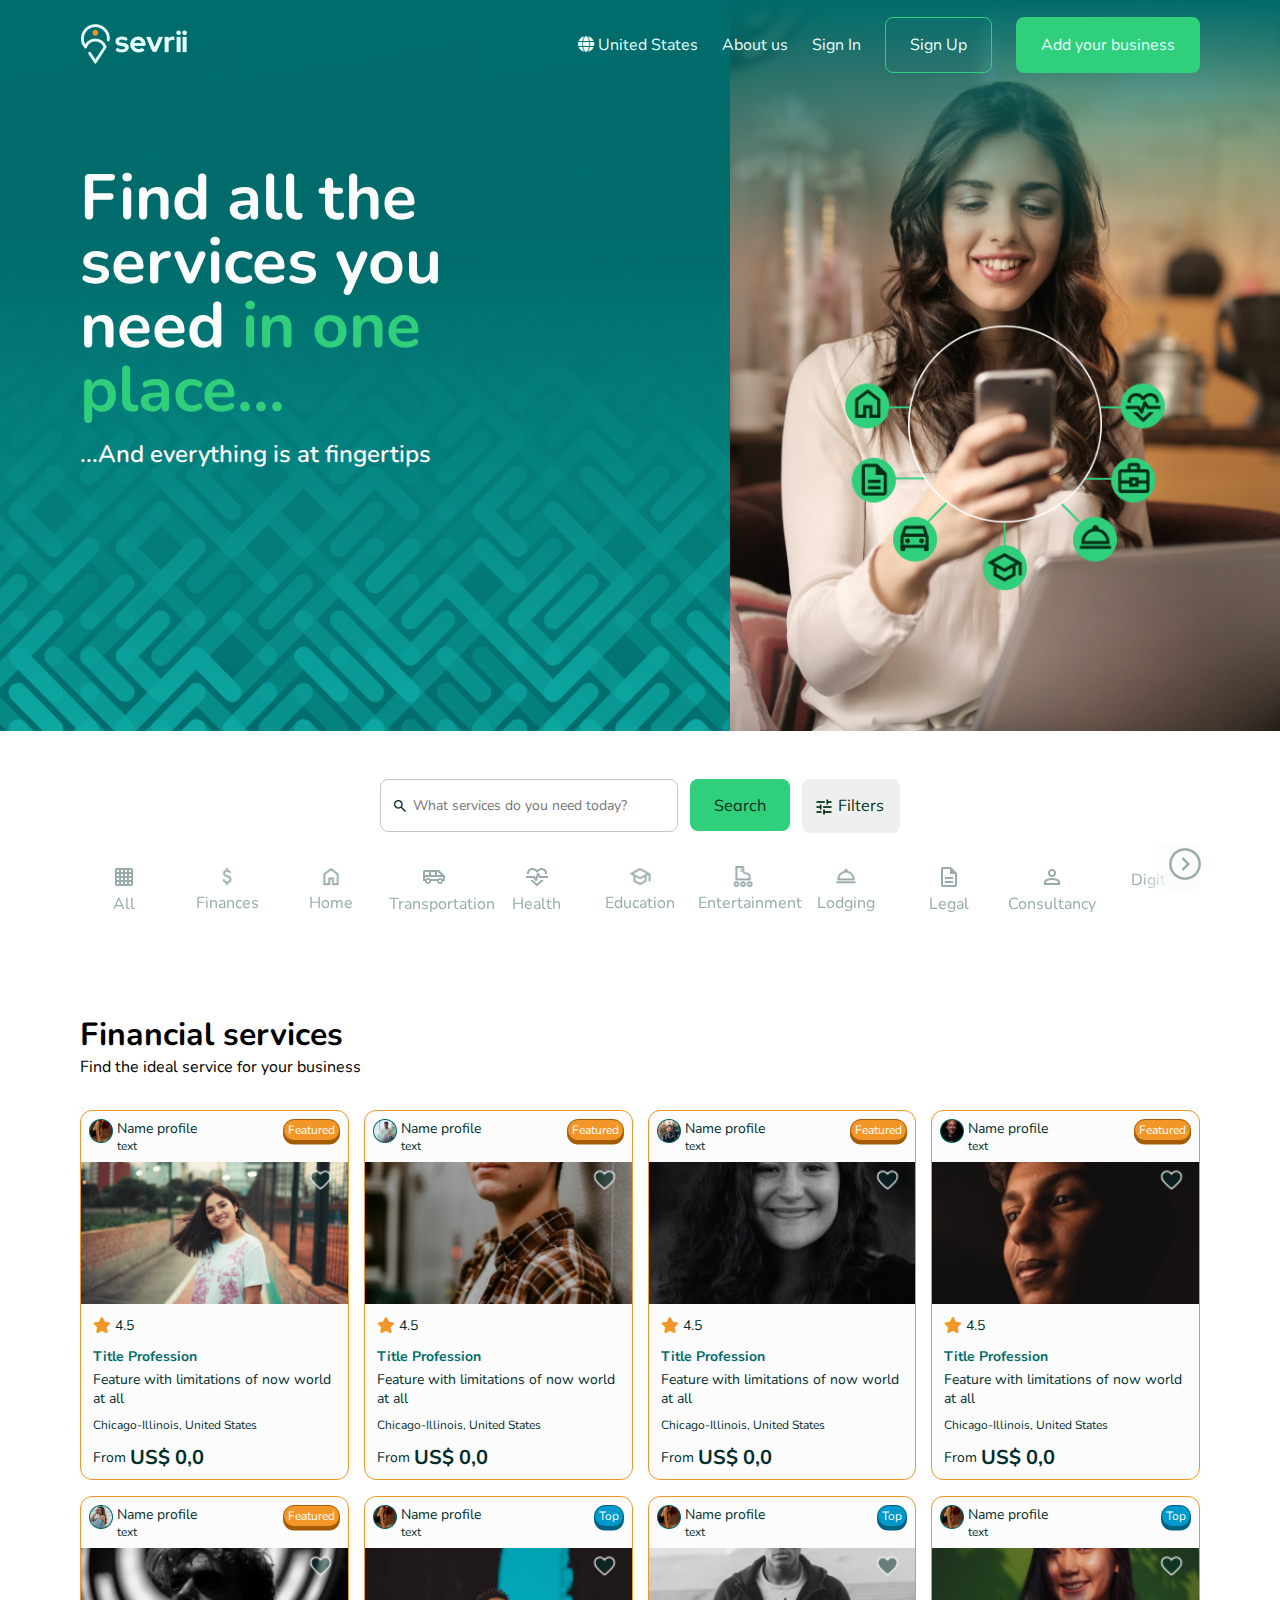
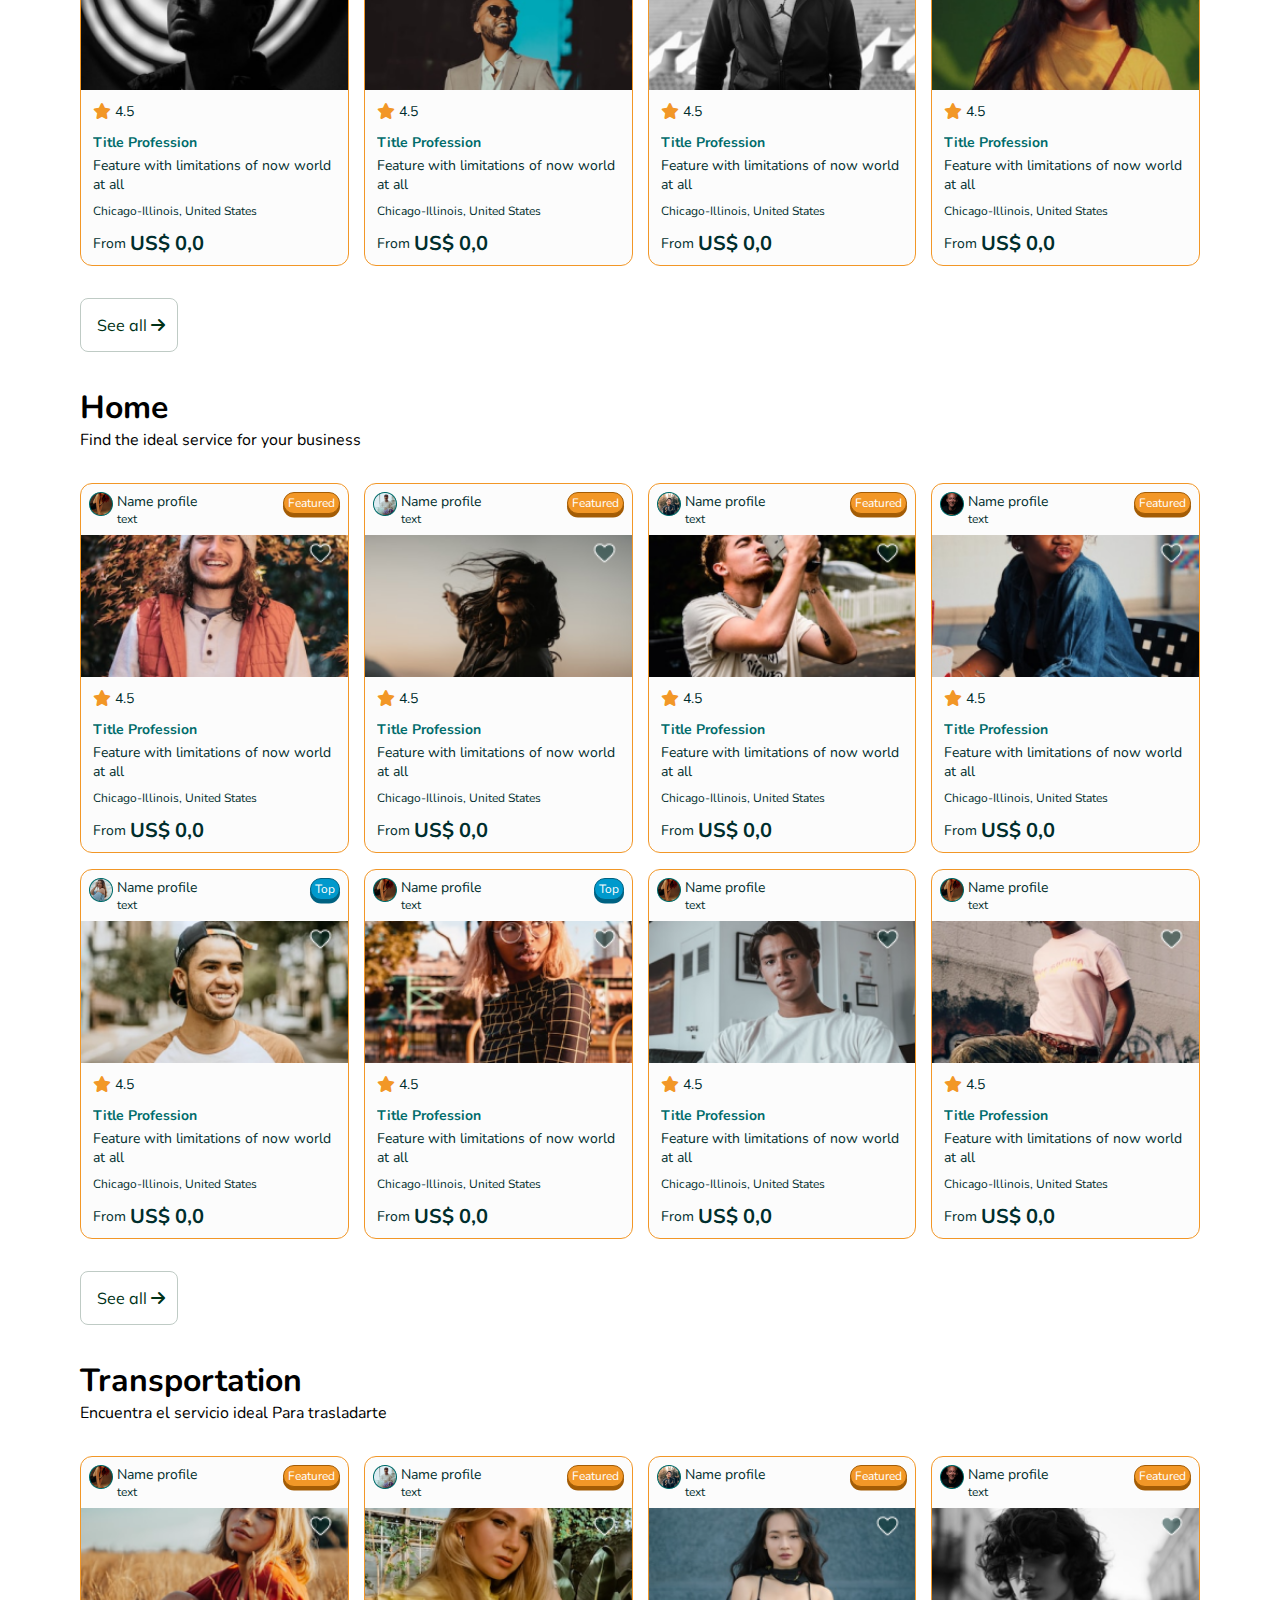
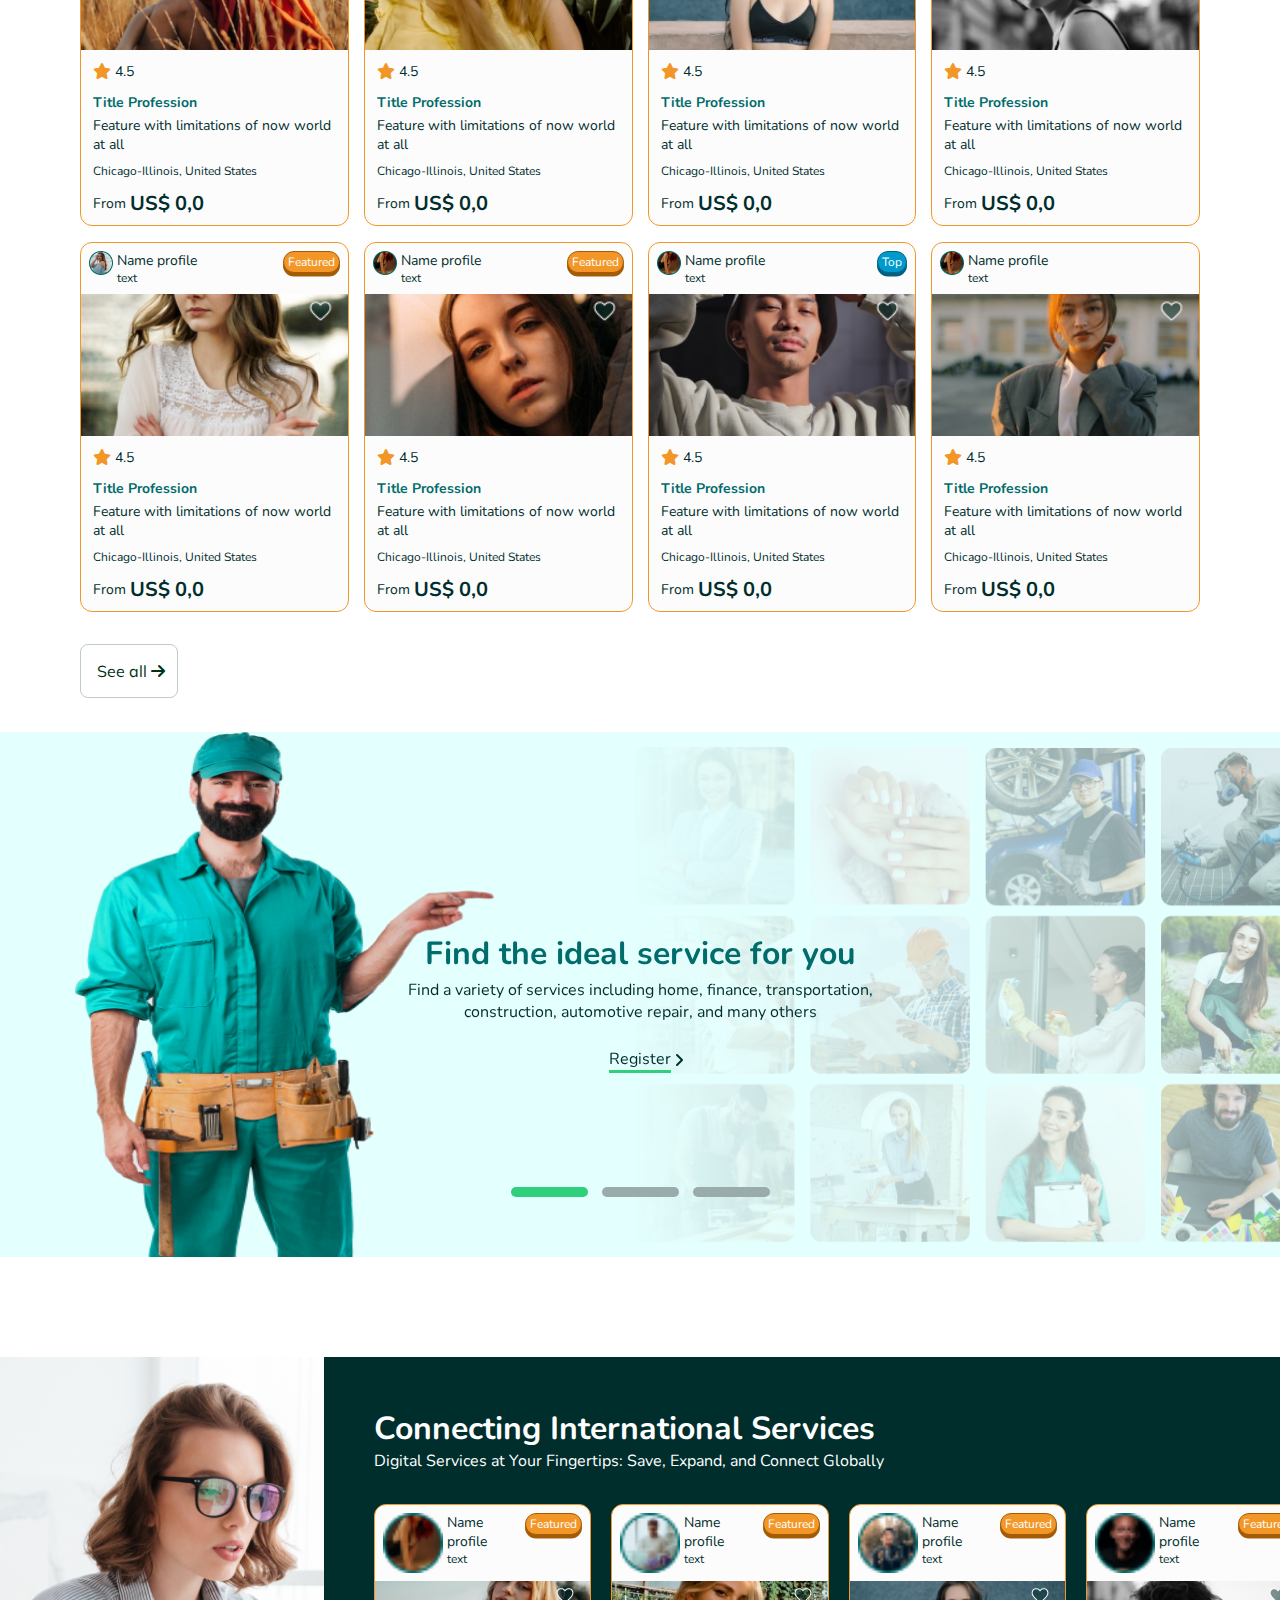
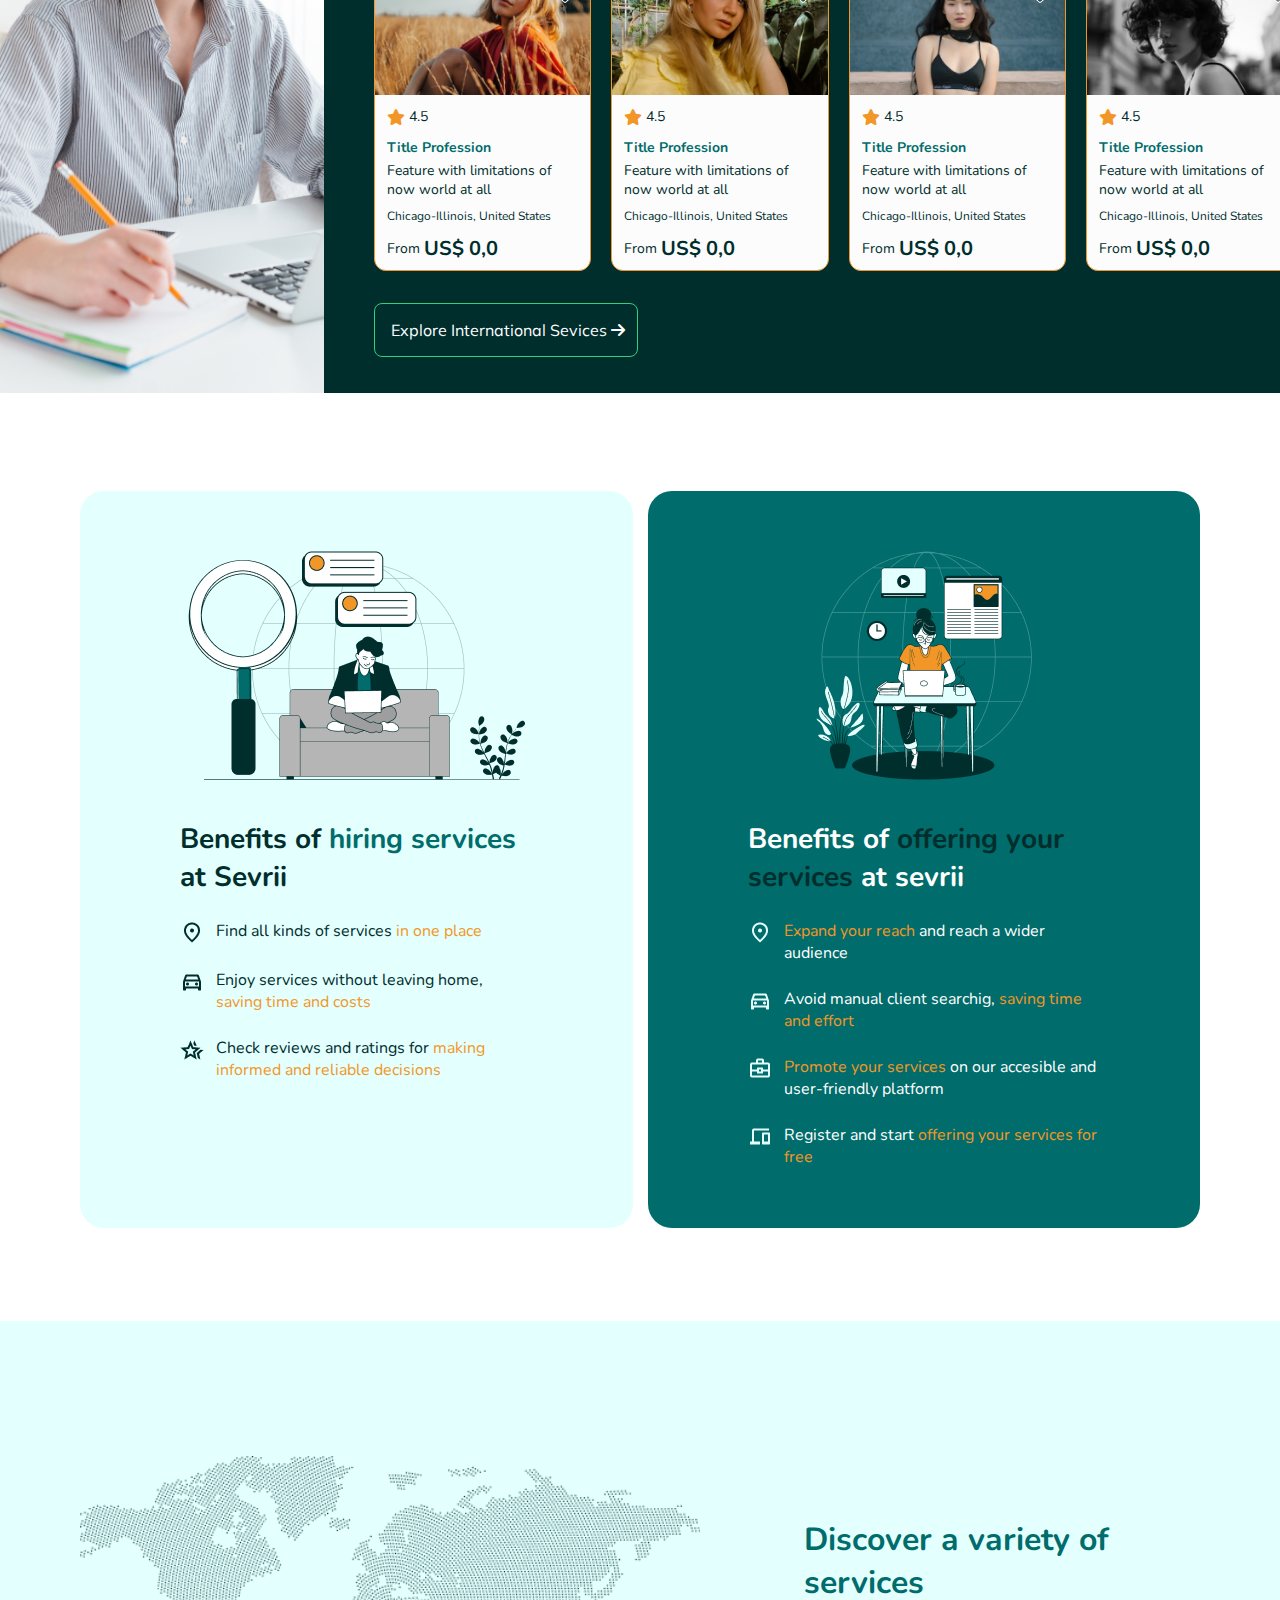
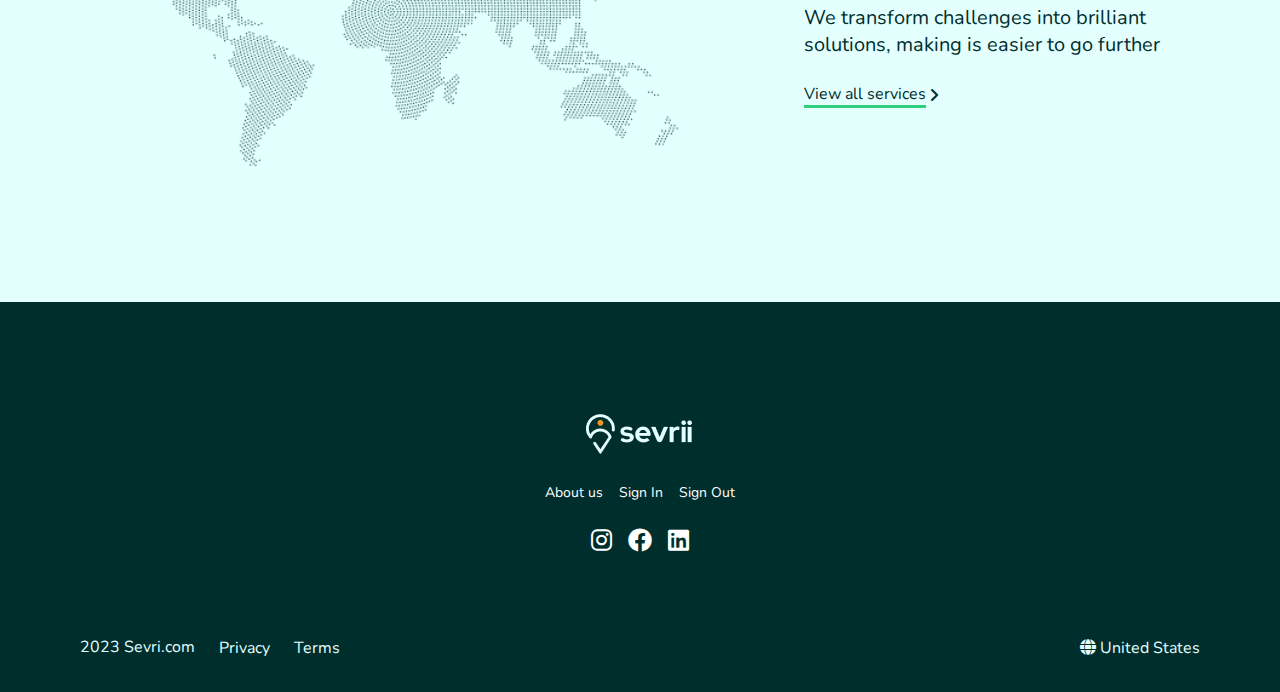
==== commit 7eefbaf3: "update" ====
--- a/index.html
+++ b/index.html
@@ -1703,40 +1703,56 @@
             <!--=====================  End Service Area  ====================--> 
 
             <!--=====================  Start Ideal Area  ====================-->  
-            <section id="about" class="ideal_area">
-                <div class="container">
+            <section id="about" class="ideal_area"> 
                     <div class="ideal_box">
                         <div class="ideal_carousel owl-carousel owl-theme">
-                            <div class="ideal_single">
+                            <div class="ideal_single ideal_bg_area">
                                 <h3>Find the ideal service for you</h3>
                                 <p>Find a variety of services including home, finance, transportation, construction, automotive repair, and many others  </p>
                                 
                                 <div class="ideal_btn">
                                     <a href="#" class="btn_1">Register <i class="fa-solid fa-angle-right"></i></a>
+                                </div> 
+                                <div class="ideal_left_img">
+                                    <img src="assets/images/ideal/slide.png" alt="">
                                 </div>
                             </div>
-                            <div class="ideal_single">
-                                <h3>Find the ideal service for you</h3>
-                                <p>Find a variety of services including home, finance, transportation, construction, automotive repair, and many others  </p>
-                                
-                                <div class="ideal_btn">
-                                    <a href="#" class="btn_1">Register <i class="fa-solid fa-angle-right"></i></a>
-                                </div>
+                            <div class="ideal_single second_ideal_singless">
+                                <div class="container"> 
+                                    <div class="second_box_ideal">
+                                        <img class="ideal_2_img" src="assets/images/ideal/2.png" alt="">
+                                        <div class="second_box_white">
+                                            <h2>5.0</h2>
+                                            <ul>
+                                                <li><img src="assets/images/ideal/star.png" alt=""></li>
+                                                <li><img src="assets/images/ideal/star.png" alt=""></li>
+                                                <li><img src="assets/images/ideal/star.png" alt=""></li>
+                                                <li><img src="assets/images/ideal/star.png" alt=""></li>
+                                                <li><img src="assets/images/ideal/star.png" alt=""></li>
+                                            </ul>
+                                            <h3>100% de Transparencia
+                                                en todo momento</h3>
+                                            <p>Tu antídoto contra la incertidumbre. Descubre nuestro servicio ideal, recomendado en todo el mundo</p>
+                                        </div>
+                                        <img class="ideal_2_img_2" src="assets/images/ideal/22.png" alt="">
+                                    </div>
+                                    
+                                </div>    
                             </div>
-                            <div class="ideal_single">
-                                <h3>Find the ideal service for you</h3>
-                                <p>Find a variety of services including home, finance, transportation, construction, automotive repair, and many others  </p>
-                                
-                                <div class="ideal_btn">
-                                    <a href="#" class="btn_1">Register <i class="fa-solid fa-angle-right"></i></a>
-                                </div>
+                            <div class="ideal_single third_ideal_singless">
+                                <div class="third_content_ideal"> 
+                                    <img src="assets/images/ideal/3.png" alt="">
+                                    <div class="third_content_ideal_bo">
+                                        <img src="assets/images/ideal/shap.png" alt="">
+                                        <h3>Te ayudamos a conseguir el mejor servicio al mejor precio</h3>
+                                        <p>Encuentra el servicio ideal sin gastar de más. Descubre nuestra calidad excepcional al mejor precio posible.</p>
+                                    </div>
+                                    <img src="assets/images/ideal/33.png" alt="">
+                                </div>    
                             </div>
+                            
                         </div> 
-                        <div class="ideal_left_img">
-                            <img src="assets/images/ideal/slide.png" alt="">
-                        </div>
-                    </div>
-                </div>
+                    </div> 
             </section>
             <!--=====================  End Ideal Area  ====================-->  
 
--- a/assets/css/style.css
+++ b/assets/css/style.css
@@ -55,7 +55,7 @@
 
 .menu ul {
 	display: flex;
-	gap: 12px;
+	gap: 24px;
 	align-items: center;
 }
 
@@ -444,19 +444,26 @@
 	text-align: center;
 }
 
+.modal_carousel_main,
 .search_carousel{
 	position: relative;
 }
 
+.modal_carousel_main .owl-next,
 .search_carousel .owl-next {
 	position: absolute;
 	right: -10px;
-	bottom: 38px;
+	bottom: 60px;
 	z-index: 99;
 }
 
 .owl-next:hover {
 	background: transparent !important;
+}
+
+.modal_carousel_main .owl-next {
+ 
+	bottom: 38px; 
 }
 
 
@@ -567,7 +574,7 @@
 	line-height: normal;
 }
 
-.service_info h3 {
+.service_info > h3 {
 	overflow: hidden;
 	color: var(--primary-color-on-bg-primary-title, #006C6B);
 	text-overflow: ellipsis; 
@@ -676,10 +683,21 @@
 /*********** Ideal CSS *********/
 /*******************************/
 
-.ideal_area{
-	background: url(../images/ideal/bg.png) no-repeat scroll center center / cover;
+.ideal_area{ 
 	margin-bottom: 98px;
 	position: relative;
+}
+
+/* .ideal_single{ 
+	position: relative;
+	padding: 200px 0 186px 0;
+} */
+
+.ideal_bg_area{ 
+	
+	position: relative;
+	padding: 200px 0 186px 0;
+	background: url(../images/ideal/bg.png) no-repeat scroll center center / cover;
 }
 
 .ideal_single h3 {
@@ -711,14 +729,15 @@
 
 .ideal_box{
 	position: relative;
-	padding: 220px 0 187px 0;
+	/* padding: 220px 0 187px 0; */
 }
 
 .ideal_left_img img {
 	position: absolute;
 	top: 0;
 	height: 100%;
-	left: 0;
+	left: 75px;
+	width: 420px !important;
 }
 
 .ideal_carousel .owl-dot span {
@@ -757,8 +776,90 @@
 	position: absolute;
 	left: 0;
 	right: 0;
-	bottom: -145px;
-}
+	bottom: 50px;
+}
+
+.ideal_2_img {
+	width: 317px !important;
+	position: absolute;
+	top: 25px;
+}
+
+.ideal_2_img_2 {
+	width: 317px !important;
+	position: absolute;
+	top: 25px;
+	right: 0;
+}
+ 
+
+.second_box_white {
+	border-radius: 8px;
+	background: var(--Primary-Color-Bg-Primary, #FCFCFC);
+	padding: 40px 88px;
+	max-width: 512px;
+	width: 100%;
+	margin: 0 auto;
+}
+
+.second_ideal_singless{ 
+	position: relative;
+	padding: 80px 0;
+	background: var(--Brand-On-Bg-Brand-Primary, #E3FFFE);
+}
+
+.second_box_white h2 {
+	color: var(--Primary-Color-On-Bg-Primary-Title, #006C6B);
+	font-family: Nunito;
+	font-size: 64px;
+	font-style: normal;
+	font-weight: 700;
+	line-height: 64px;
+	text-align: center;
+}
+
+.second_box_white ul {
+	display: flex;
+	justify-content: center;
+	margin: 8px 0 25px 0 
+}
+
+.second_ideal_singless h3 { 
+	text-align: left;
+	font-size: 28px; 
+}
+
+.second_ideal_singless p { 
+	text-align: left; 
+}
+
+.second_box_ideal {
+	position: relative;
+}
+
+.third_content_ideal {
+	display: flex;
+	align-items: center;
+}
+
+.third_content_ideal > img {
+	width: 323px !important;
+}
+
+.third_ideal_singless{
+	background: #E3FFFE;
+}
+
+.third_ideal_singless h3 { 
+	width: 80%;
+	margin: 0 auto;
+}
+
+
+
+
+
+
 /*********************************/
 /*********** Service carousel CSS *********/
 /*******************************/
@@ -854,6 +955,372 @@
 	color: #fff; 
 }
 
+
+/* Home page 2 CSS  */
+
+.next_header{
+	position: inherit;
+	background: var(--Brand-Bg-Brand-Primary, #006C6B);
+} 
+
+.menu ul li {
+	position: relative;
+}
+
+.dropdown_menu {
+	display: flex;
+	flex-direction: column;
+	position: absolute;
+	z-index: 999;border-radius: 8px;
+	border: 1px solid var(--Brand-On-Bg-Brand-tertiary, #99ABAB);
+	background: var(--Primary-Color-Bg-Primary, #FCFCFC);
+	width: 100%;
+	padding: 20px 10px;
+	align-items: left;
+	visibility: hidden;
+	opacity: 0;
+}
+
+.menu ul li:hover .dropdown_menu{
+	visibility: visible;
+	opacity: 1;
+}
+
+.dropdown_menu li a {
+	color: #002E2D !important;
+	text-align: left !important;
+}
+
+.blank_area{
+	margin-bottom: 48px;
+}
+
+.blank_content{
+	text-align: center;
+}
+
+.serach_modal_content {
+	border-radius: 16px;
+	background: var(--Primary-Color-Bg-Primary, #FCFCFC);
+	width: 100%;
+	max-width: 512px;
+	padding: 24px 16px;
+	position: absolute;
+	z-index: 999;
+	top: 100px;
+	left: 0;
+	right: 0;
+	margin: auto;
+}
+
+.menu_bar_overlay,
+.modal_overlay {
+	background: rgba(0, 0, 0, 0.50);
+	position: absolute;
+	top: 0;
+	left: 0;
+	width: 100%;
+	height: 100%;
+	z-index: 99;
+}
+
+.modal_close i {
+	color: #000;
+}
+
+.menu_bar_overlay{
+	display: none;
+}
+
+.header_mobile_menu{
+	display: none;
+}
+
+.modal_header h3 {
+	color: var(--Primary-Color-On-Bg-Primary-Content, #002E2D);
+	text-align: center;
+	font-family: 'Nunito', sans-serif;
+	font-size: 20px;
+	font-style: normal;
+	font-weight: 700;
+	line-height: normal;
+}
+
+.modal_header p {
+	color: var(--Primary-Color-On-Bg-Primary-Content, #002E2D);
+
+	font-family: 'Nunito', sans-serif;
+	font-size: 16px;
+	font-style: normal;
+	font-weight: 400;
+	line-height: normal;
+	text-align: center;
+	margin: 12px 0 12px 0;
+}
+
+.nav-tabs .nav-item.show .nav-link, .nav-tabs .nav-link.active {
+	color: #495057; 
+	border-color: #dee2e6 #dee2e6 #fff;
+	background: var(--CTA-Bg-CTA-Primary-Default, #30CF7C);
+	border: none;
+}
+
+.nav-tabs .nav-link {
+	margin-bottom: -1px;
+	border: 1px solid transparent;
+	border-top-left-radius: .25rem;
+	border-top-right-radius: .25rem;
+	background: var(--Brand-On-Bg-Brand-Primary, #E3FFFE);
+	padding: 12px 24px;
+	color: var(--CTA-On-Bg-CTA-Primary-Default, #003117);
+	
+	font-family: 'Nunito', sans-serif;
+	font-size: 16px;
+	font-style: normal;
+	font-weight: 400;
+	line-height: normal;
+}
+
+.nav-tabs {
+	border-bottom: none;
+	justify-content: center;
+}
+
+.modal_btn1{
+	color: var(--brand-on-bg-brand-primary, #E3FFFE);
+	text-align: center;
+	font-family: 'Nunito', sans-serif;
+	font-size: 16px;
+	font-style: normal;
+	font-weight: 400;
+	line-height: normal;
+	transition: 0.3s;
+	display: inline-block;
+	border-radius: 8px;
+	border: 1px solid var(--cta-bg-cta-primary-default, #30CF7C);
+	padding: 16px 24px;
+	background: transparent;
+	color: #30CF7C;
+	font-family: 'Mulish', sans-serif;
+}
+
+.modal_btn2{
+	color: var(--brand-on-bg-brand-primary, #E3FFFE);
+	text-align: center;
+	font-family: 'Nunito', sans-serif;
+	font-size: 16px;
+	font-style: normal;
+	font-weight: 400;
+	line-height: normal;
+	transition: 0.3s;
+	display: inline-block;
+	border-radius: 8px;
+	background: var(--cta-bg-cta-primary-default, #30CF7C);
+	padding: 16px 24px;
+	border: 1px solid transparent;
+}
+
+.modal_btn {
+	display: flex;
+	gap: 10px;
+	justify-content: flex-end;
+}
+
+.modal_close {
+	position: absolute;
+}
+
+.form_group select ,
+.form_group input {
+	border-radius: 8px;
+	border: 1px solid var(--CTA-On-Bg-CTA-Secondary-Default, #BFCBC5);
+	padding: 10px 12px;
+	overflow: hidden;
+	color: var(--Primary-Color-On-Bg-Primary-Content, #002E2D);
+	text-overflow: ellipsis;
+	white-space: nowrap;
+	font-family: 'Nunito', sans-serif;
+	font-size: 14px;
+	font-style: normal;
+	width: 100%;
+	font-weight: 400;
+	line-height: normal;
+	background: transparent;
+}
+
+#myTab{
+	margin-bottom: 28px;
+}
+
+.form_check label {
+	color: var(--Primary-Color-On-Bg-Primary-Content, #002E2D);
+
+	font-family: 'Nunito', sans-serif;
+	font-size: 14px;
+	font-style: normal;
+	font-weight: 400;
+	line-height: normal;
+}
+
+.from_check_item [type="checkbox"], [type="radio"] {
+ 
+	accent-color: #30CF7C;
+}
+
+.modal_location p span { 
+	border-bottom: 2px solid #30CF7C;
+}
+
+.form_group label { 
+	margin-bottom: 6px;
+}
+
+.form_group {
+	margin-bottom: 28px;
+}
+
+.modal_location {
+	text-align: right;
+	margin: 0 0 16px 0;
+}
+
+.form_check {
+	display: flex;
+	gap: 12px;
+}
+
+.from_check_item label { 
+	margin: 0;
+}
+
+.from_check_item {
+	display: flex;
+	align-items: center;
+	gap: 8px;
+}
+
+.modal_carousel_main .owl-next::after ,
+.search_carousel .owl-next::after {
+	background: linear-gradient(270deg, #FCFCFC 41.73%, rgba(252, 252, 252, 0.00) 87.69%);
+	top: 0;
+	left: -32px;
+	z-index: 9;
+	/* background: red; */
+	width: 166%;
+	height: 116%;
+	content: '';
+	position: absolute;
+}
+
+.modal_carousel_main .owl-next img ,
+.search_carousel .owl-next img { 
+	z-index: 9999;
+	position: relative;
+}
+
+.modal_overlay,
+.search_filter_modal{
+	display: none;
+}
+
+.header_menu_flex {
+	padding: 24px 16px;
+	background: #006C6B;
+	display: flex;
+	gap: 15px;
+}
+
+.menu_info p {
+	color: #FFF;
+	font-family: 'Nunito', sans-serif;
+	font-size: 16px;
+	font-style: normal;
+	font-weight: 400;
+	line-height: normal;
+}
+
+.mobile_headerr {
+	padding-top: 32px;
+	background: #fff;
+}
+
+.mobile_headerr li a {
+	display: flex;
+	gap: 6px;
+	padding: 12px 16px;
+	color: var(--Primary-Color-On-Bg-Primary-Content, #002E2D);
+
+	font-family: 'Nunito', sans-serif;
+	font-size: 16px;
+	font-style: normal;
+	font-weight: 400;
+	line-height: normal;
+	transition: 0.3s;
+}
+
+.mobile_headerr li a:hover,
+.mobile_headerr li a.active{
+	color: #30CF7C;
+}
+
+.menu_box{
+	display: flex;
+	gap: 6px;
+}
+
+.menu_count_val span {
+	border-radius: 48px;
+	background: var(--CTA-Bg-CTA-Primary-Default, #30CF7C);
+	width: 20px;
+	padding: 0px 4px;
+	color: #FFF;
+	font-family: 'Nunito', sans-serif;
+	font-size: 12px;
+	font-style: normal;
+	font-weight: 400;
+	line-height: normal;
+	display: flex;
+	justify-content: center;
+	align-items: center;
+}
+ 
+.menu_count_val {
+	display: flex;
+	justify-content: space-between;
+}
+
+.mobile_btn_menu {
+	text-align: center;
+	position: absolute;
+	bottom: 48px;
+	left: 0;
+	right: 0;
+}
+
+.mobile_btn_menu a {
+	border-radius: 8px;
+	border: 1px solid var(--CTA-On-Bg-CTA-Secondary-Default, #BFCBC5);
+	padding: 16px 24px;
+	color: var(--CTA-On-Bg-CTA-Primary-Default, #003117);
+	text-align: center;
+	font-family: 'Mulish', sans-serif;
+	font-size: 16px;
+	font-style: normal;
+	font-weight: 400;
+	line-height: normal;
+	display: inline-block;
+}
+
+.header_menu_content {
+	position: absolute;
+	width: 82%;
+	z-index: 99999;
+	top: 0;
+	right: 0;
+	background: #fff;
+	height: 100%;
+}
+
 /* 
 font-family: 'Mulish', sans-serif;
 
--- a/assets/css/responsive.css
+++ b/assets/css/responsive.css
@@ -31,6 +31,10 @@
         top: 100%;
         width: 100%;
         display: none;
+        z-index: 9999;
+    }
+    .dropdown_menu li a {
+        color: #fff !important;
     }
     .banner_area {
         background: url(../images/mobile_hero.png) no-repeat scroll center center / cover;
@@ -51,11 +55,48 @@
     .ideal_left_img img { 
         display: none;
     }
+    .search_box { 
+        flex-direction: column; 
+    }
+    .search_btn_1.second_search {
+        text-align: end;
+    }
+    .third_content_ideal > img {
+        width: 210px !important;
+    }
+    .ideal_single h3 { 
+        font-size: 17px; 
+    }
+    .ideal_left_img img {
+        width: 189px !important;
+        left: 33px;
+    }
+    .ideal_bg_area { 
+        padding: 130px 0 88px 0; 
+    }
+    .ideal_2_img {
+        width: 241px !important;
+        left: -94px;
+    }
+    .ideal_2_img_2 {
+        width: 241px !important;
+        right: -94px;
+    }
 }
 
 @media all and (max-width: 767px){ 
     .search_area {
         padding: 25px 0;
+    }
+
+    .second_box_white { 
+        padding: 17px 88px; 
+    }
+    .ideal_2_img {
+        display: none !important;
+    }
+    .ideal_2_img_2 {
+        display: none !important;
     }
     .package_img { 
         display: none;
@@ -134,12 +175,22 @@
     .footer { 
         margin-bottom: 40px;
     }
+    .ideal_left_img img { 
+        display: none !important;
+    }
 }
 
 @media all and (max-width: 575px){
-	
+	.owl-carousel .owl-item img { 
+        display: none;
+    }
+    .third_content_ideal { 
+        padding: 132px 0;
+    }
 }
 
 @media all and (max-width: 450px){
-	
+	.second_box_white {
+        padding: 17px 40px;
+    }
 }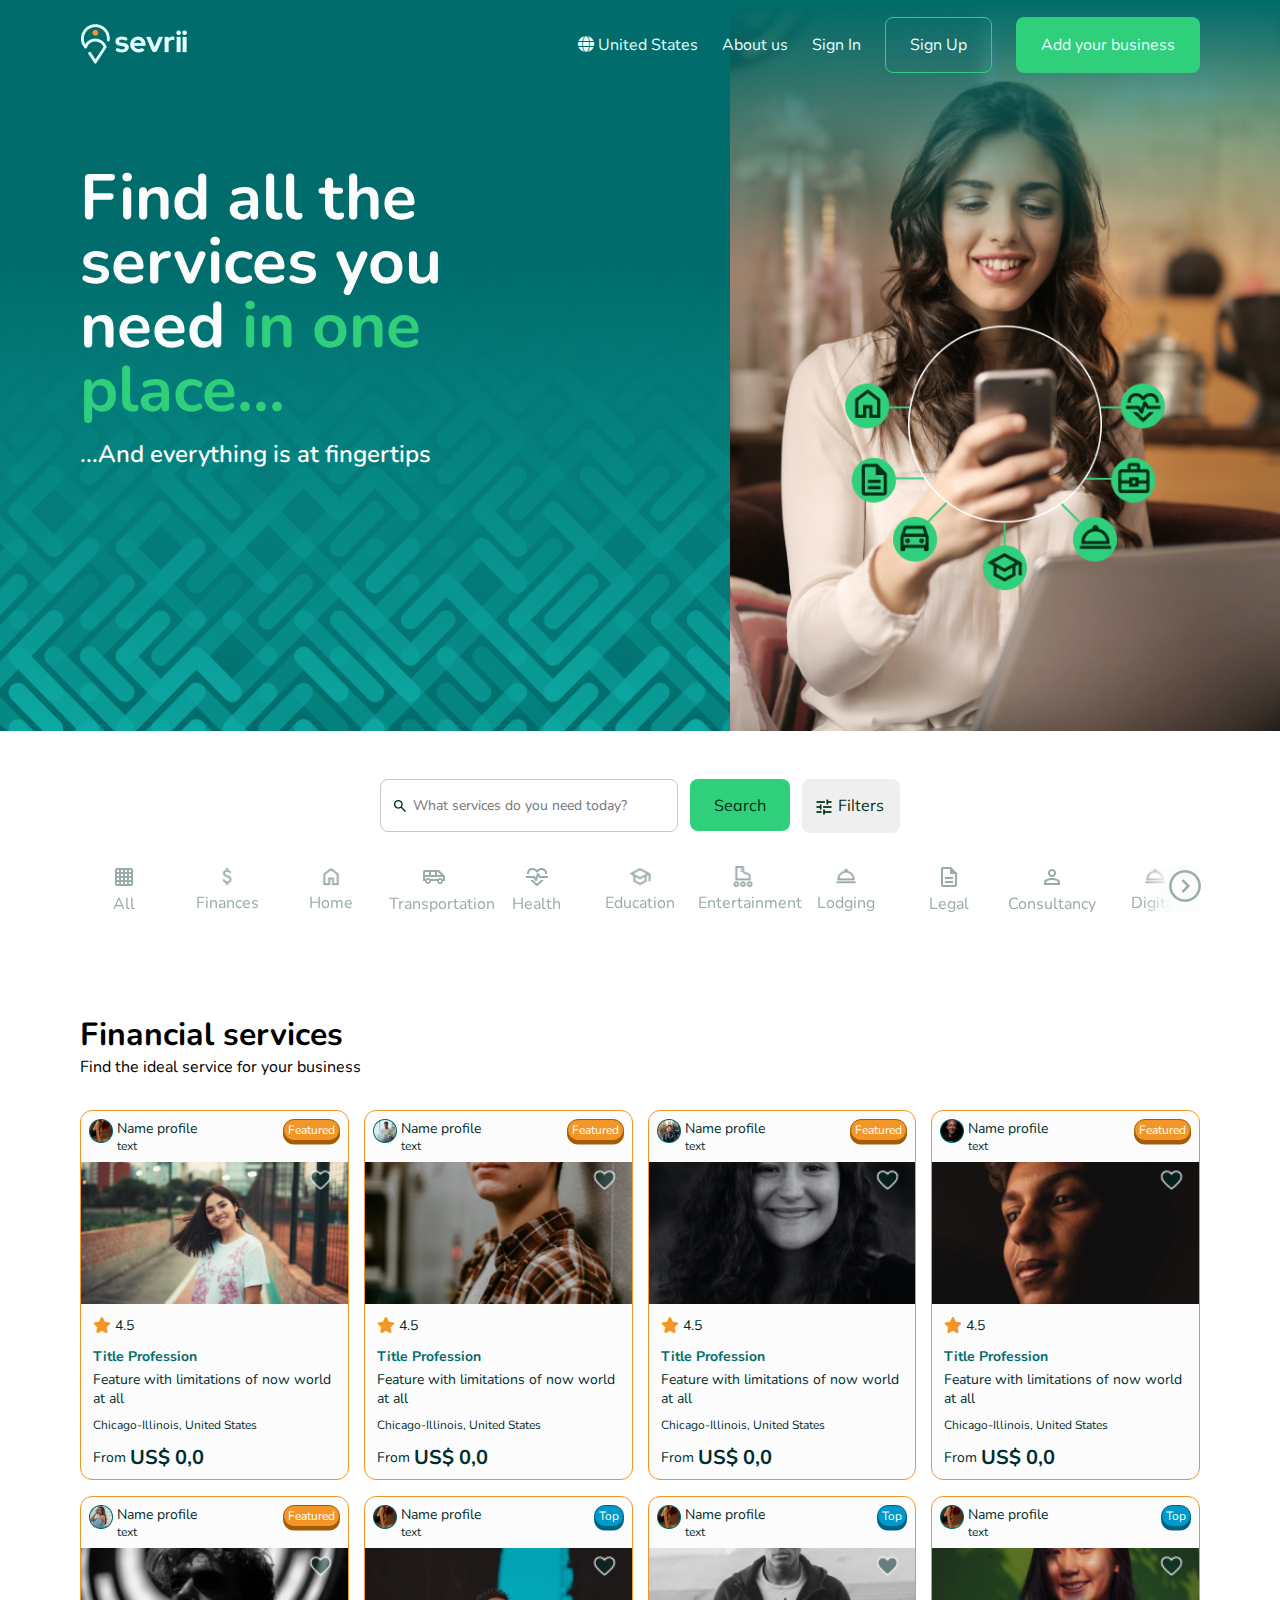
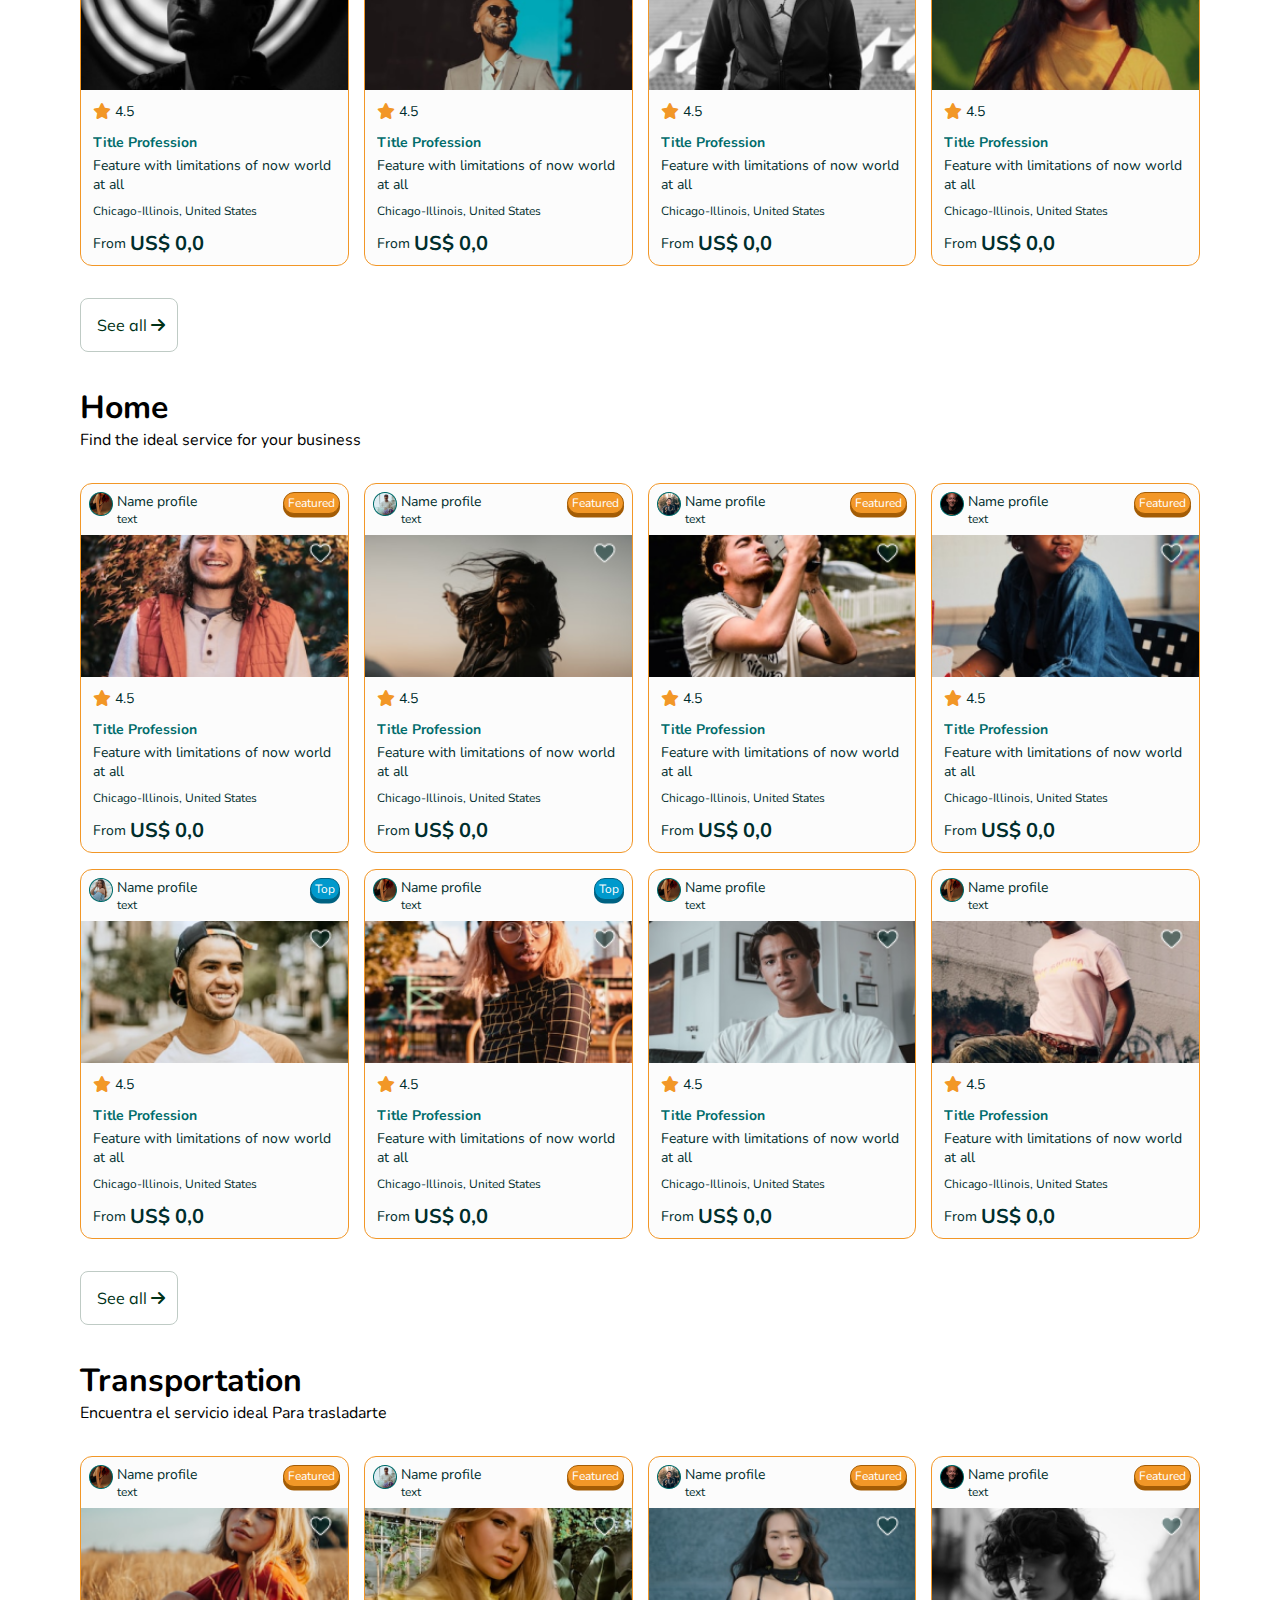
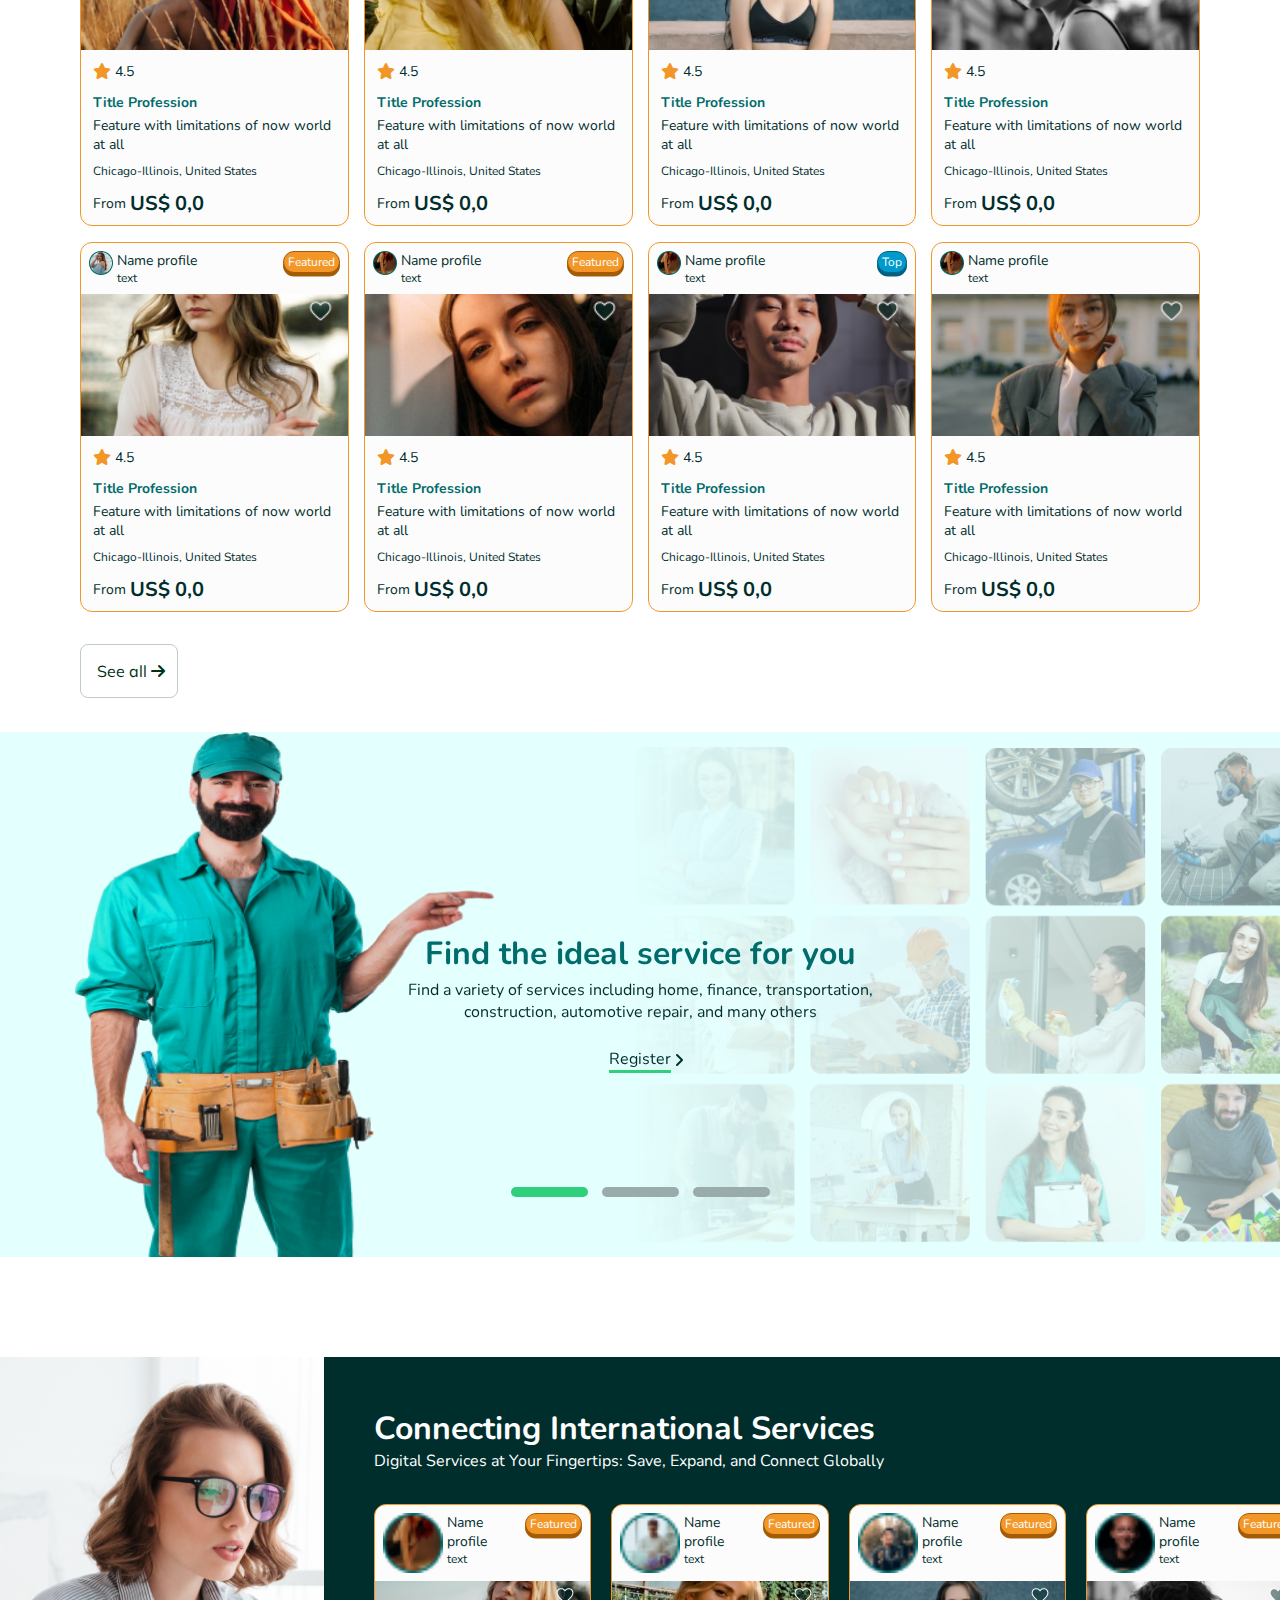
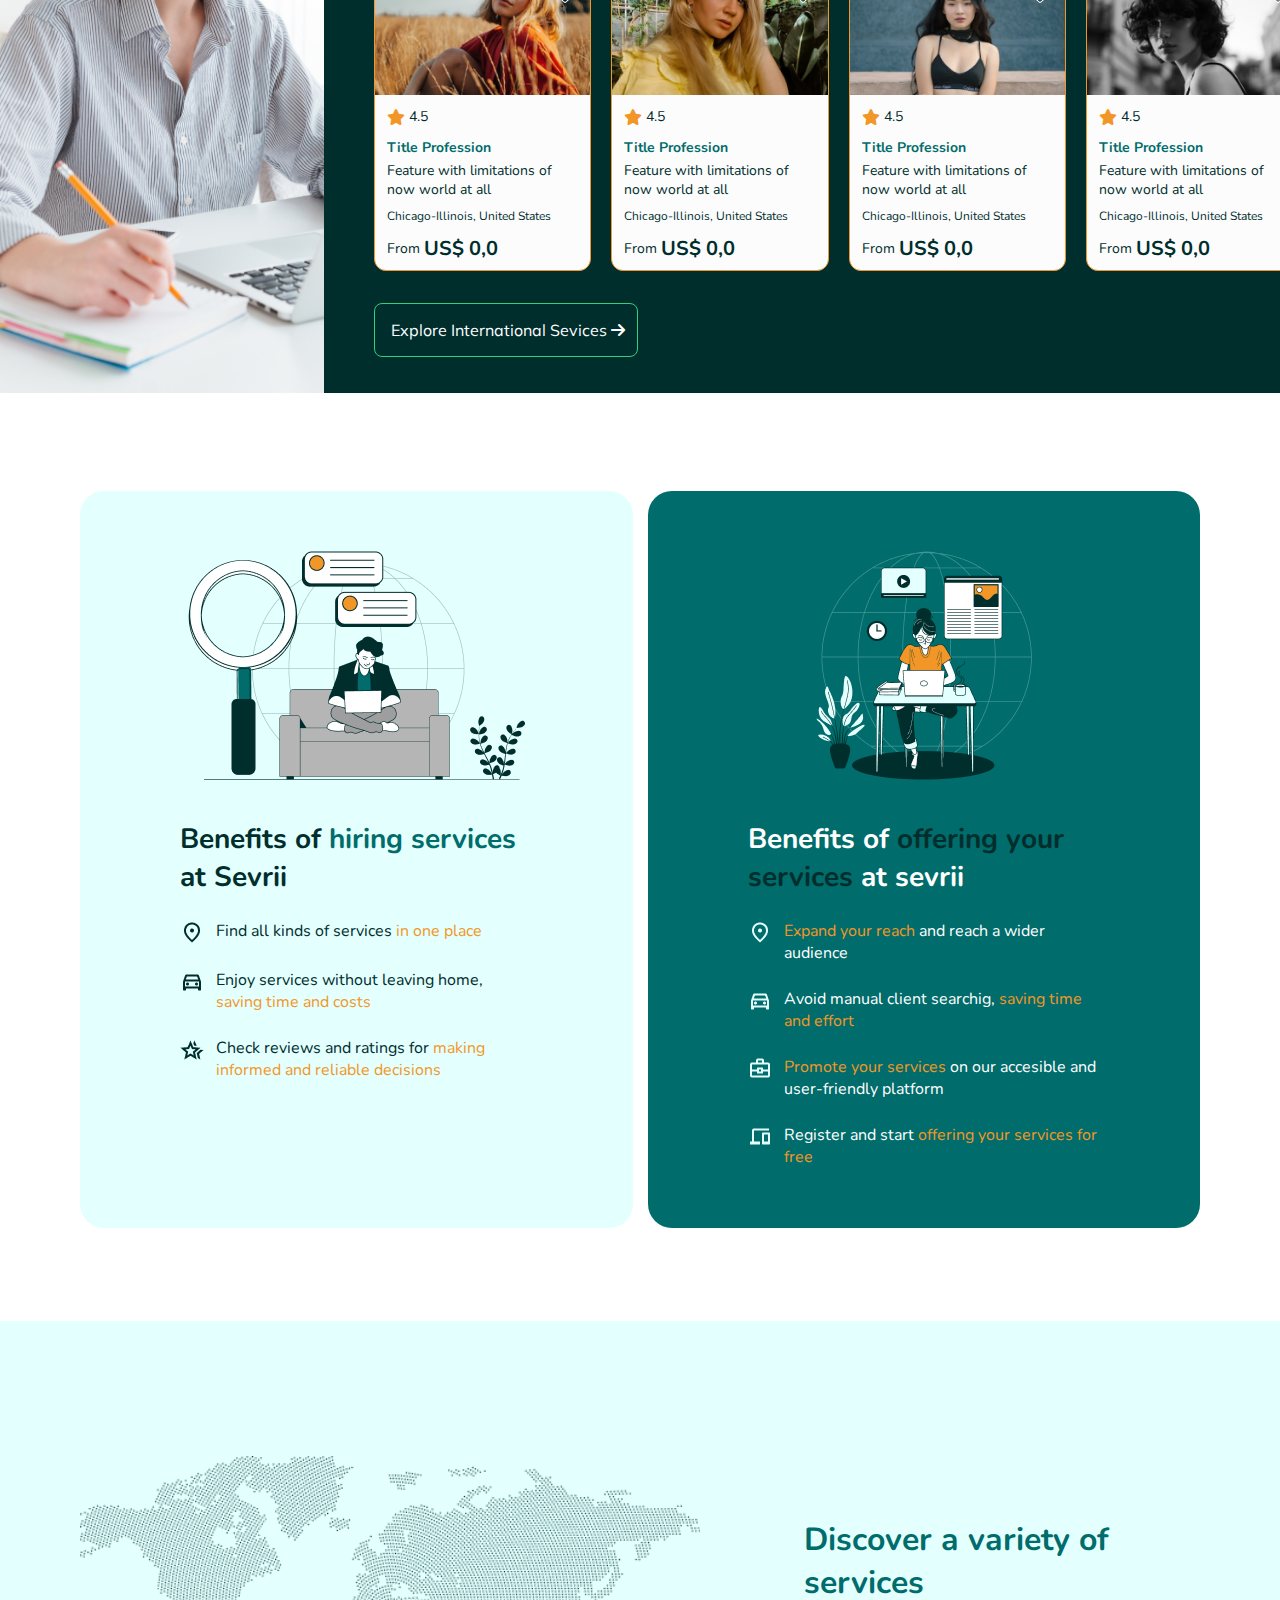
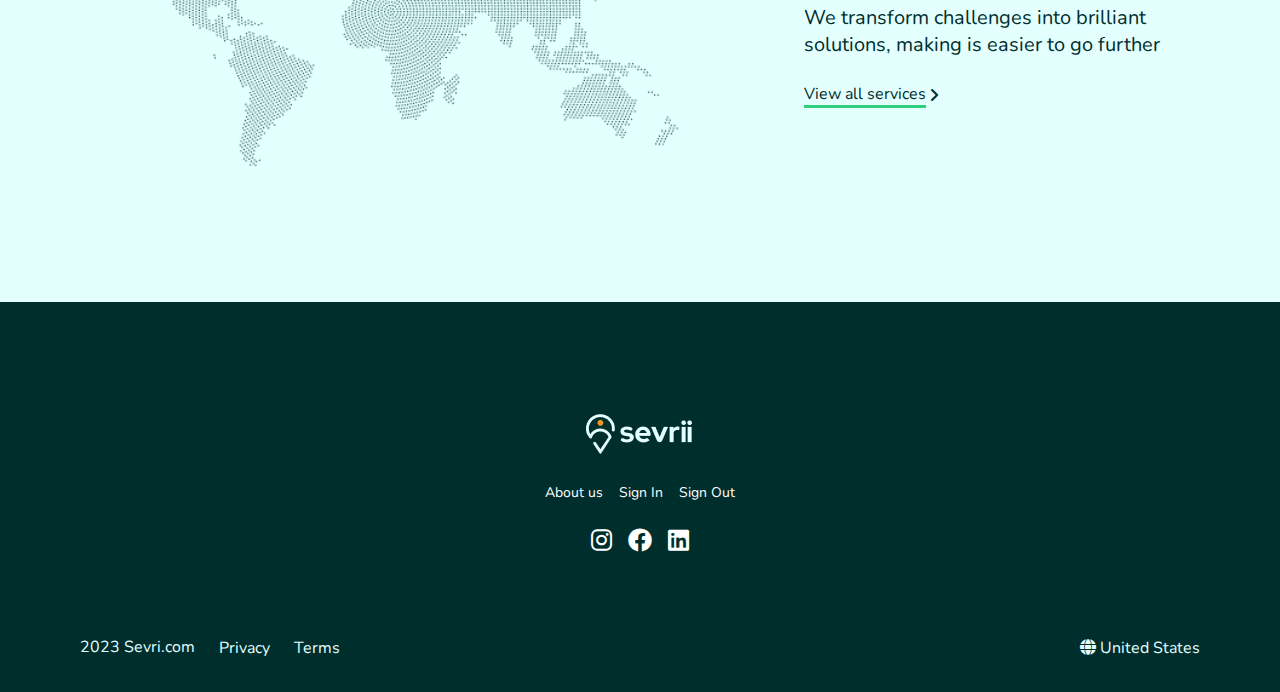
==== commit 743d7ffd: "update" ====
--- a/index.html
+++ b/index.html
@@ -127,7 +127,7 @@
                             <p>Consultancy</p>
                         </a>
                         <a href="#"  class="search_slide">
-                            <img src="assets/images/search/design.png" alt="">
+                            <img src="assets/images/search/room_service.png" alt="">
                             <p>Digital</p>
                         </a>
                         <a href="#" class="search_slide">
@@ -1750,7 +1750,6 @@
                                     <img src="assets/images/ideal/33.png" alt="">
                                 </div>    
                             </div>
-                            
                         </div> 
                     </div> 
             </section>
--- a/assets/css/style.css
+++ b/assets/css/style.css
@@ -860,6 +860,8 @@
 
 
 
+
+
 /*********************************/
 /*********** Service carousel CSS *********/
 /*******************************/
@@ -1321,6 +1323,10 @@
 	height: 100%;
 }
 
+.search_carousel .owl-next { 
+	bottom: 38px; 
+}
+
 /* 
 font-family: 'Mulish', sans-serif;
 
